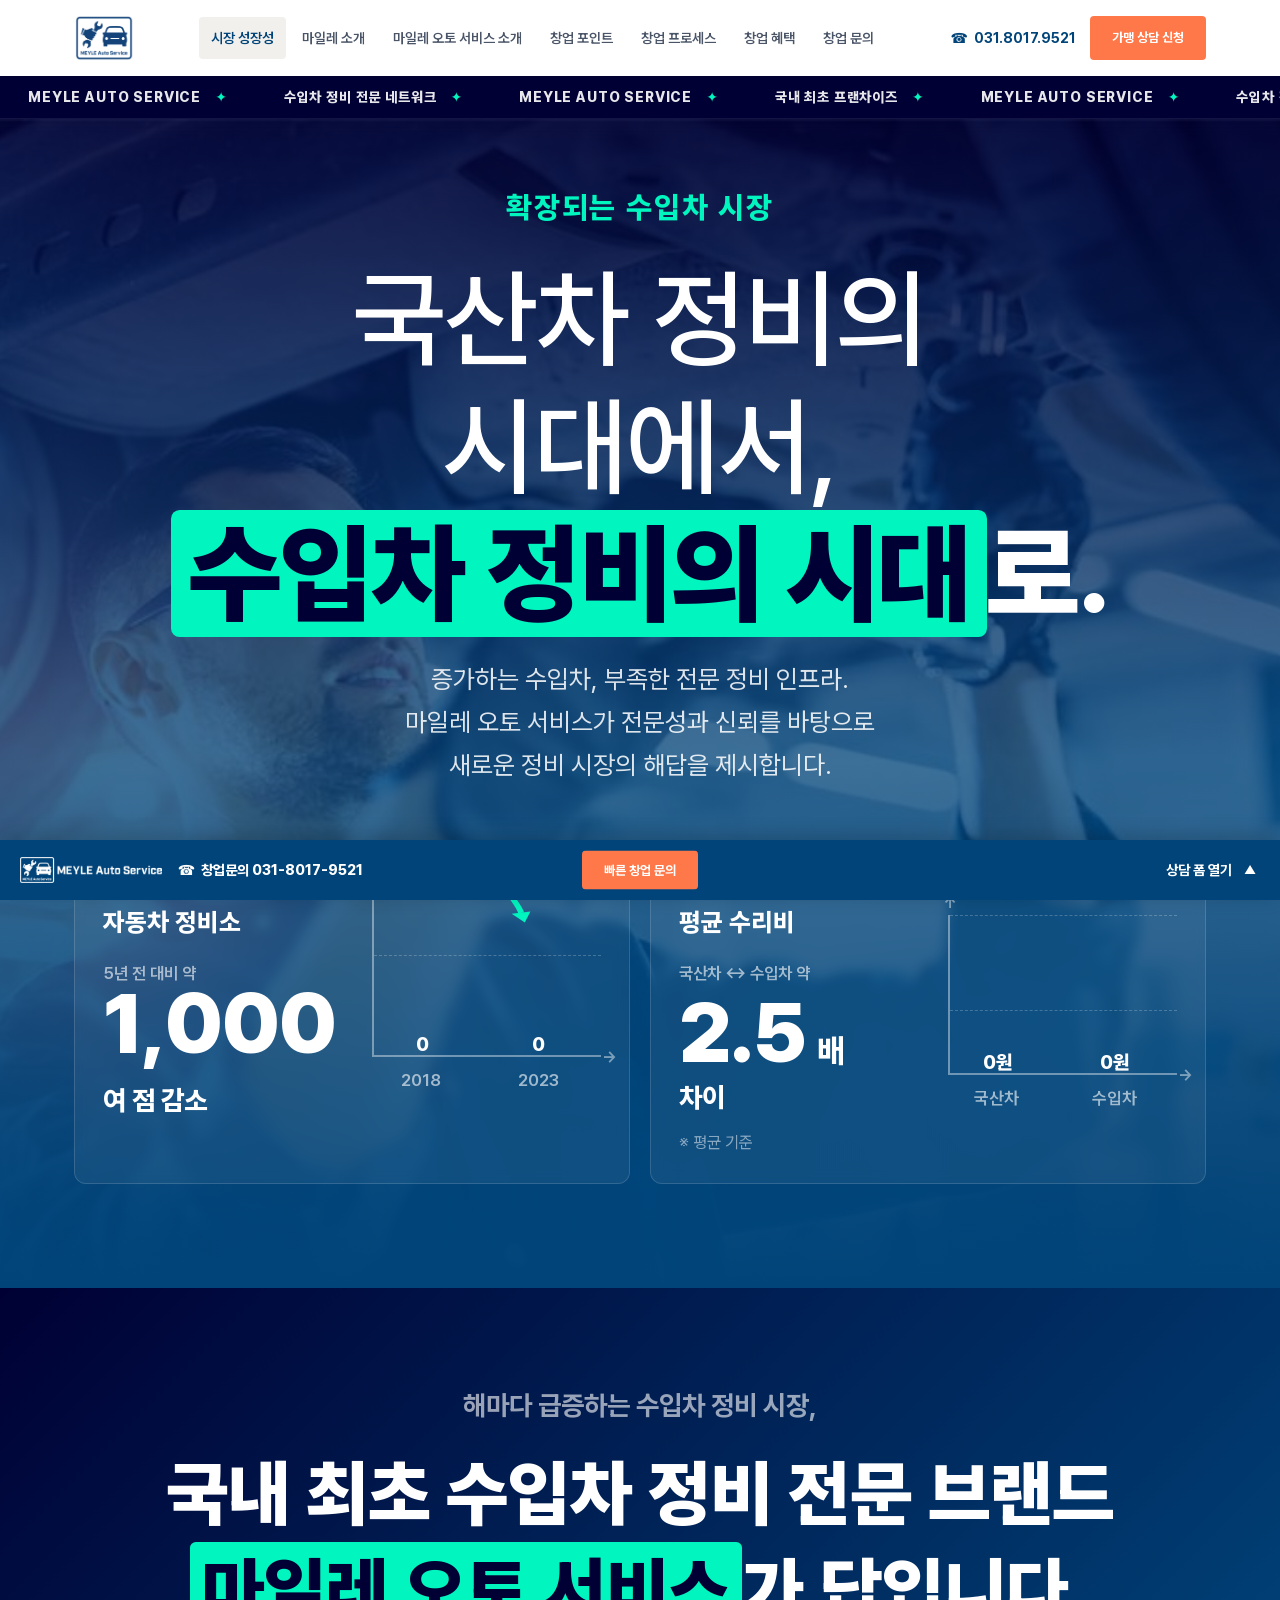
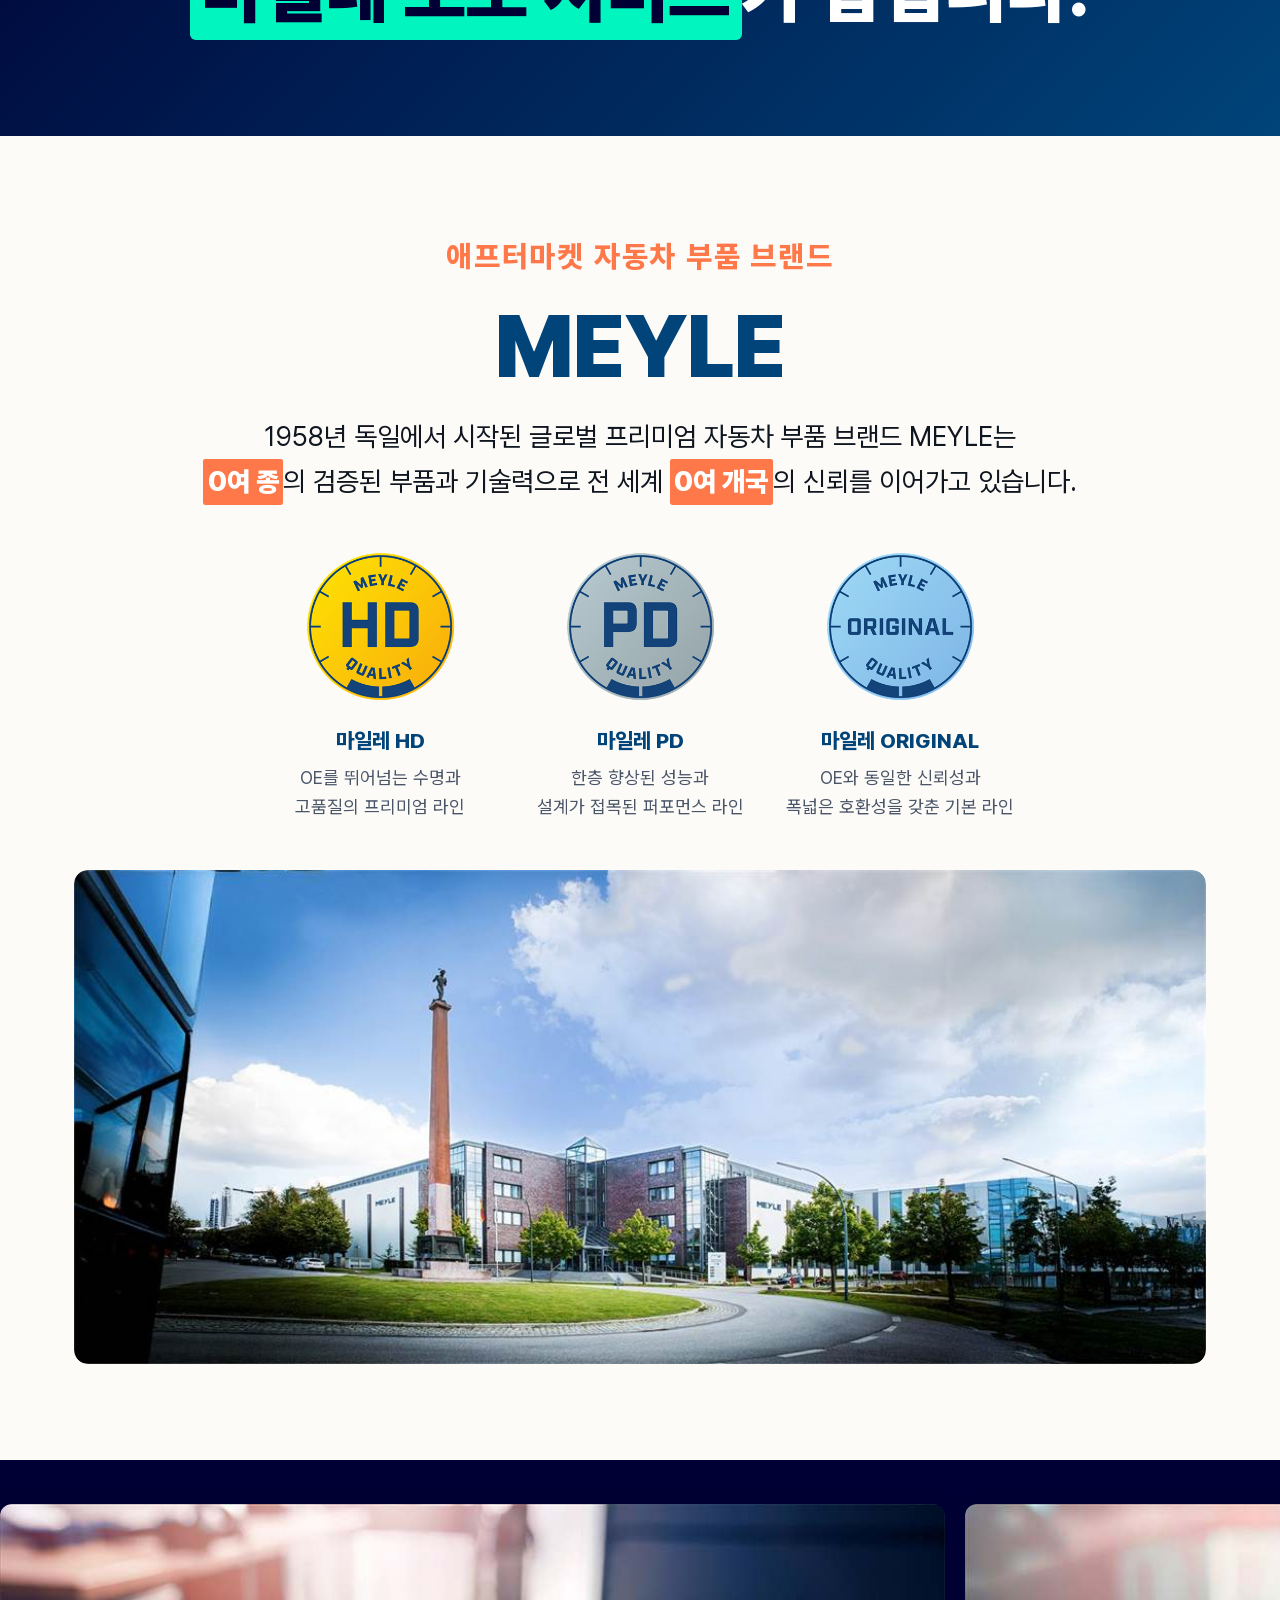
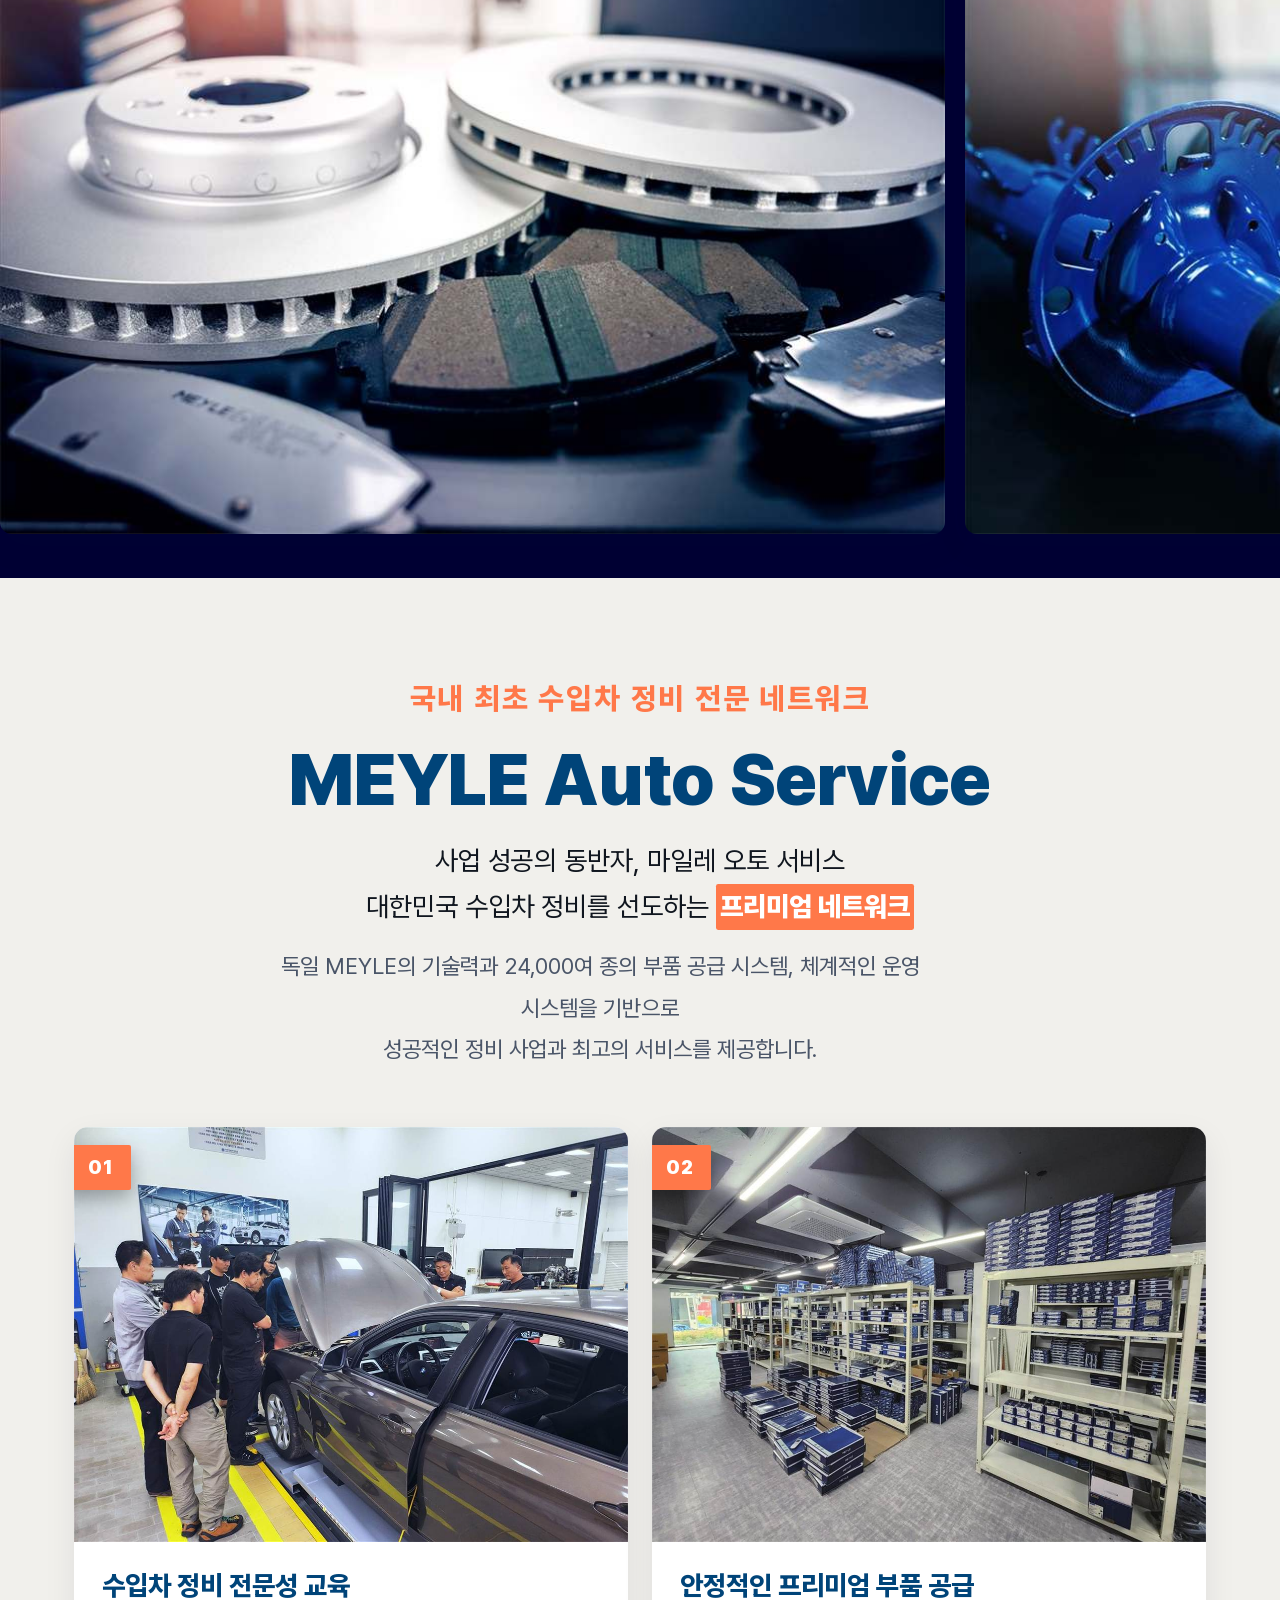
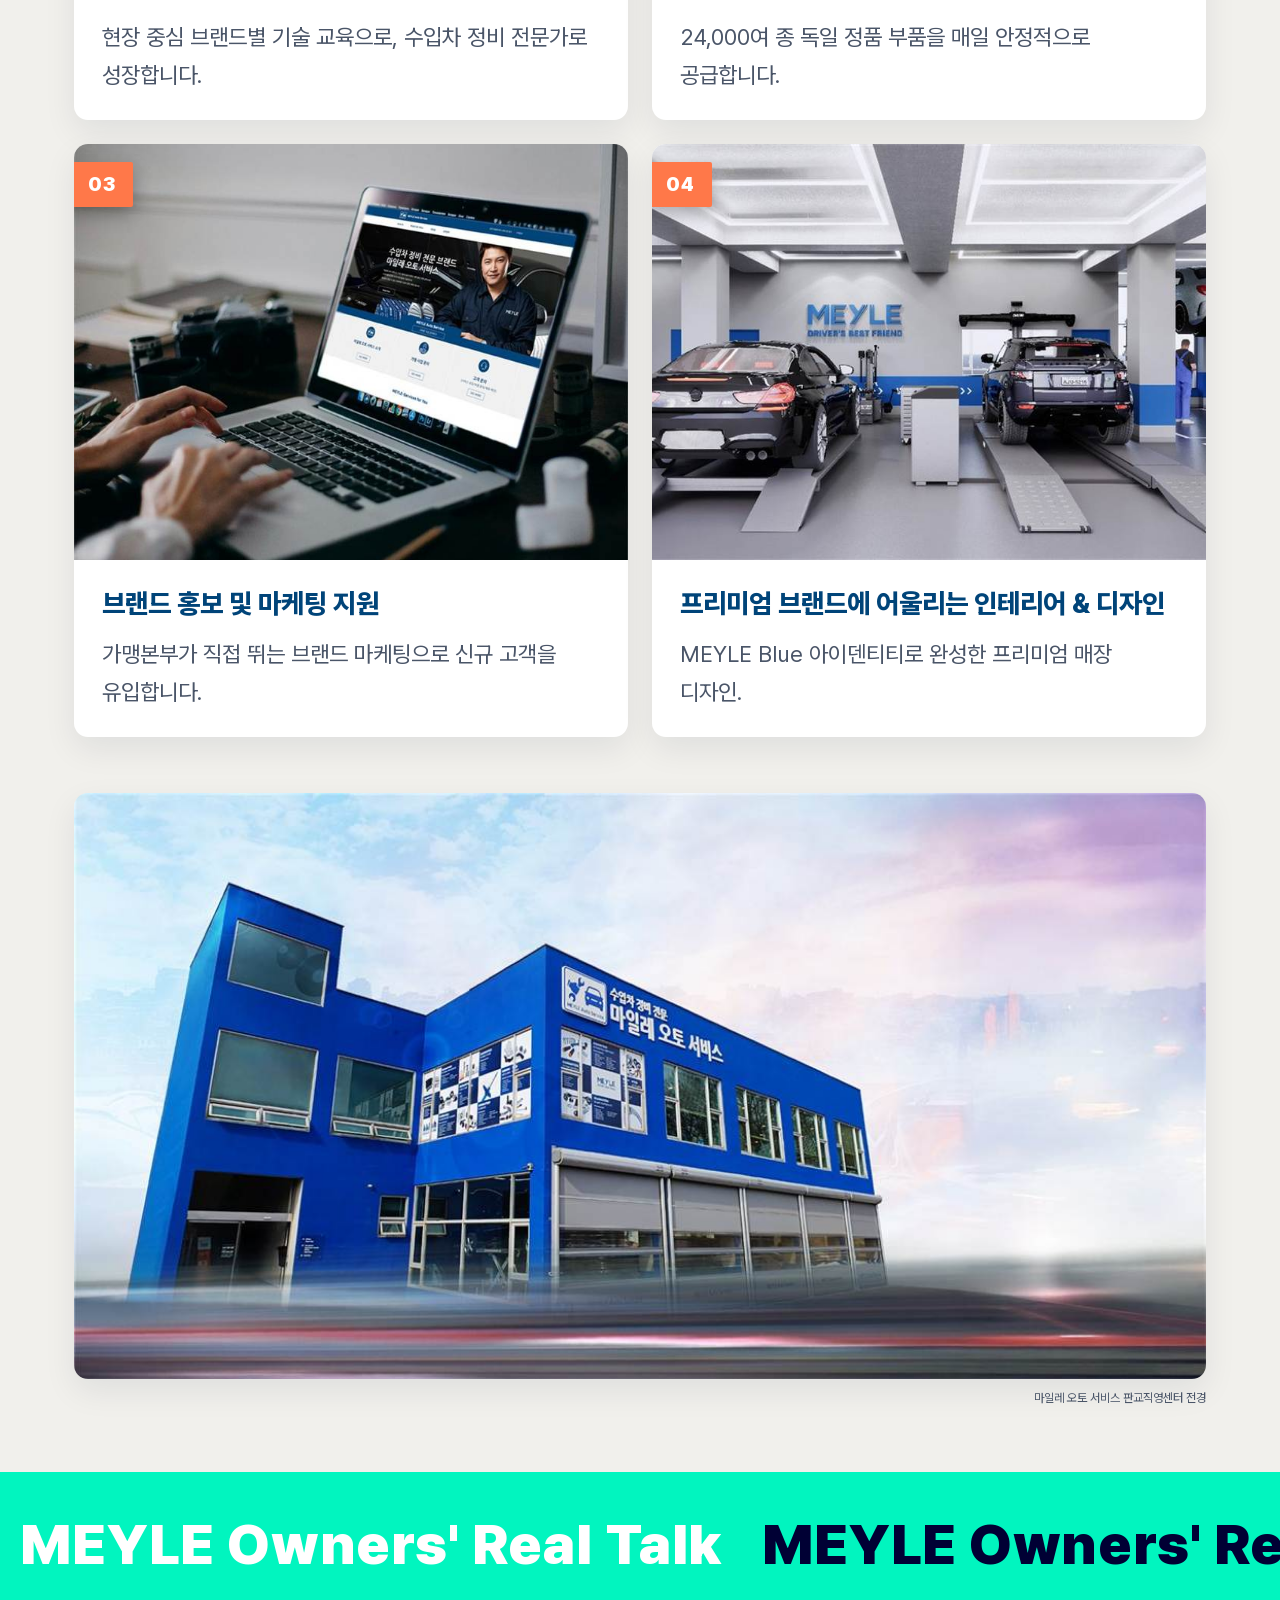
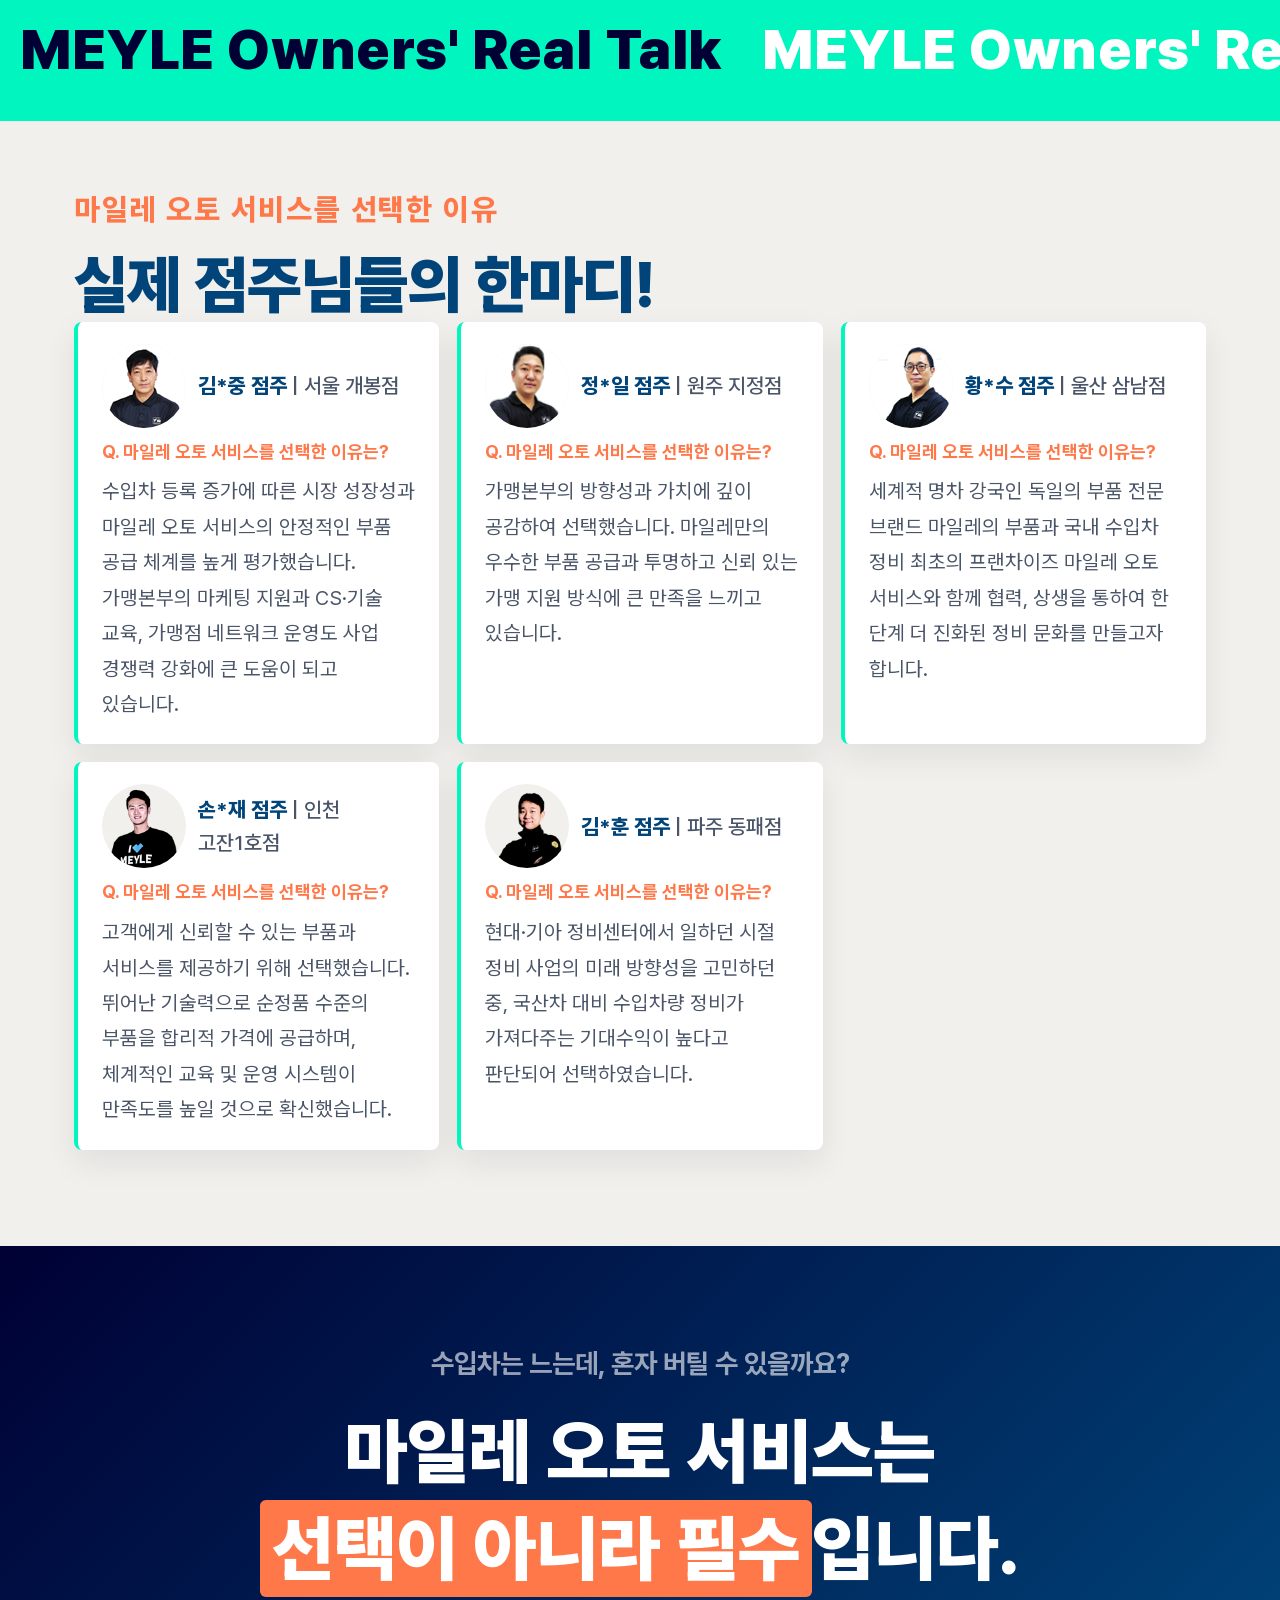
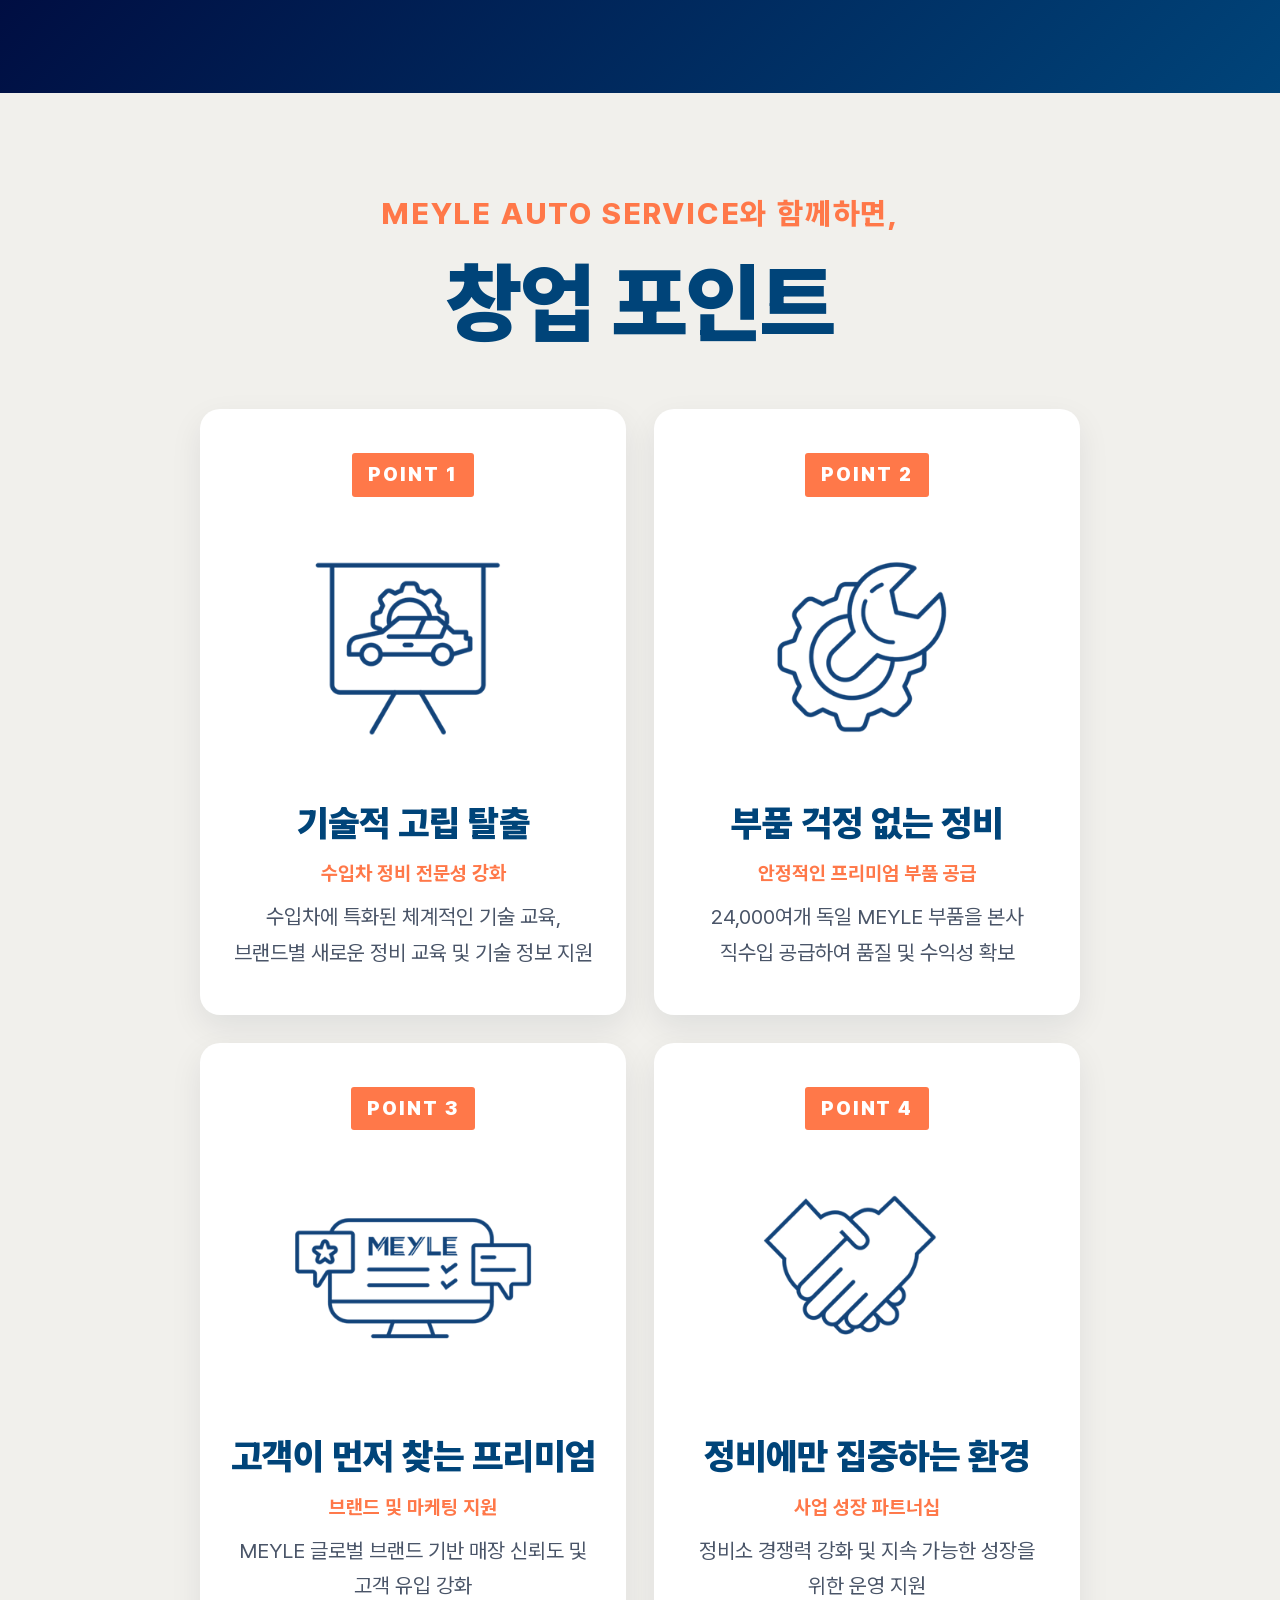
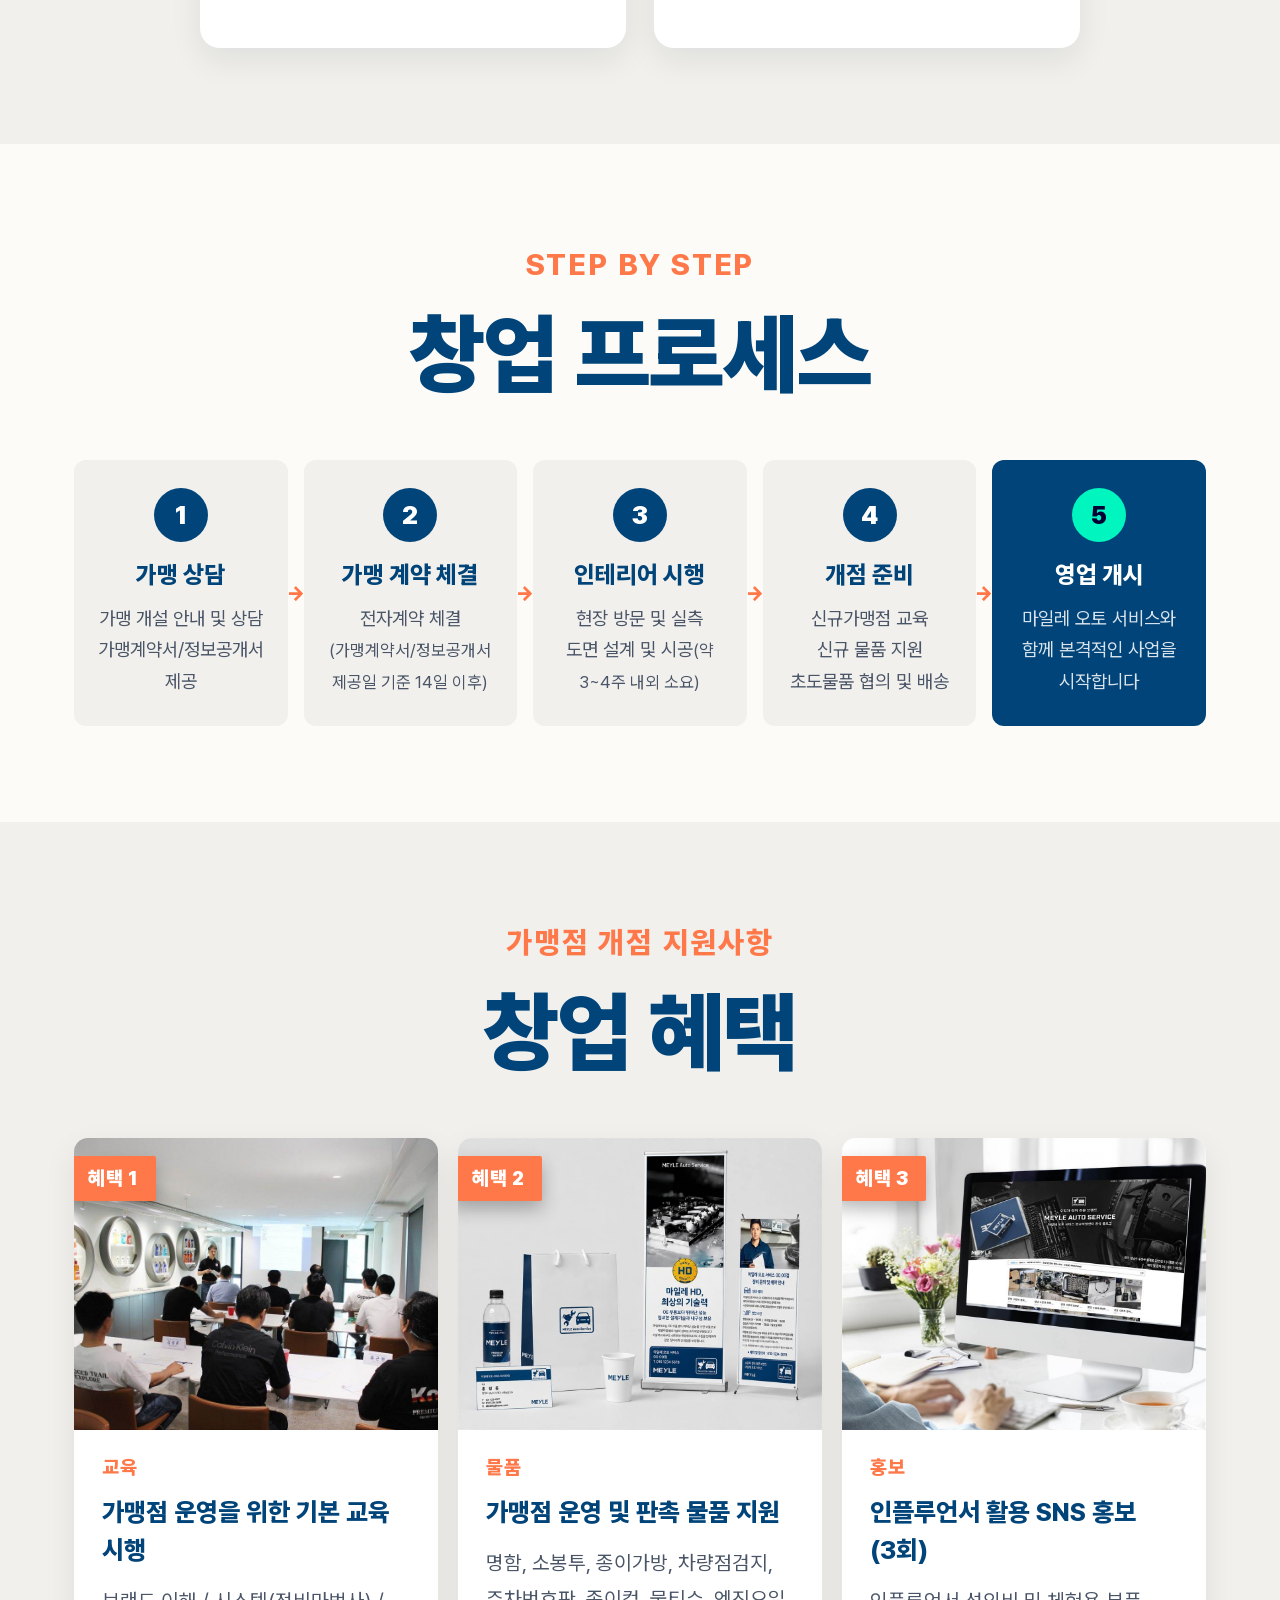
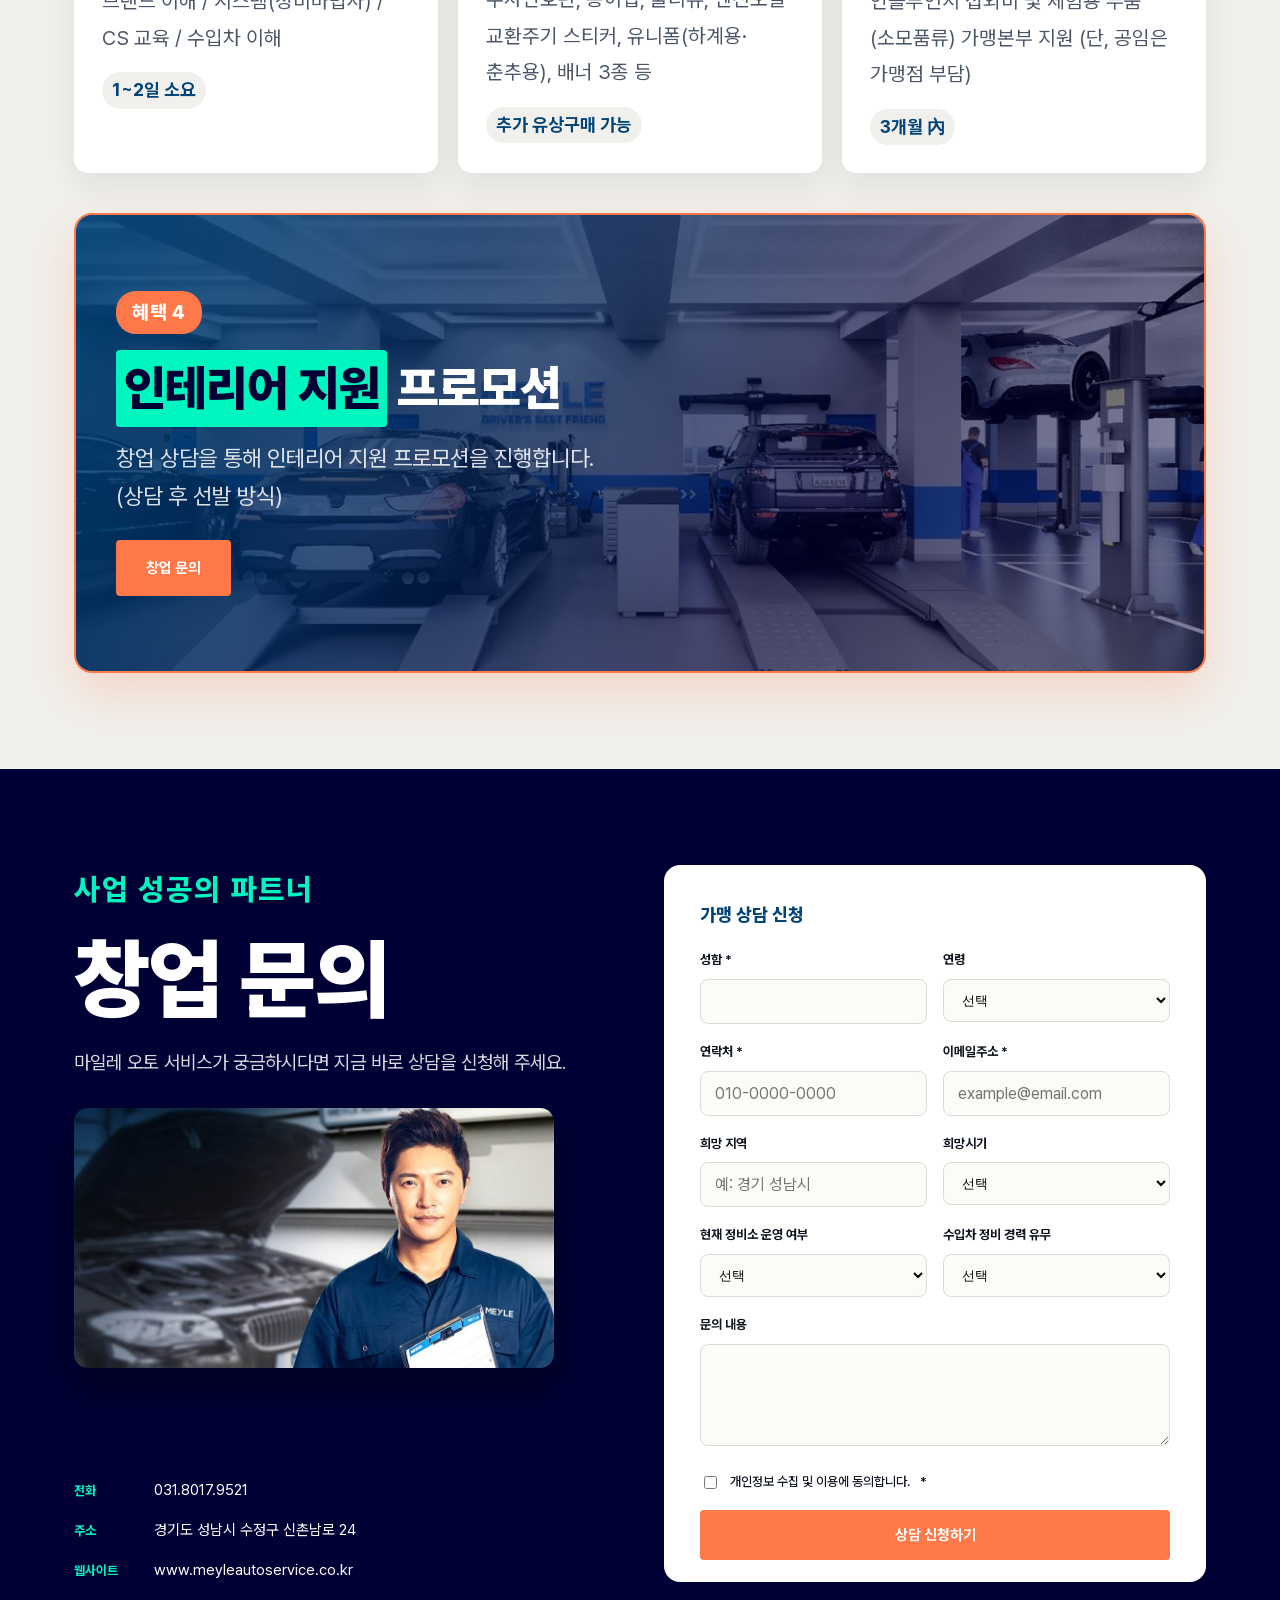
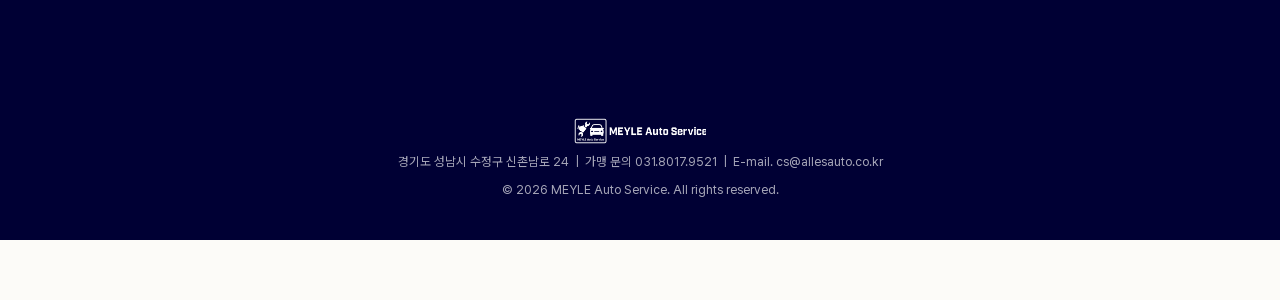
==== MEYLE_가맹창업_홈페이지_공유용.html @ c1e8df24 "Deduplicate rolling-gallery base64 data to stop images vanishing mid-scroll on mobile The seamless-l" ====
<!DOCTYPE html>
<html lang="ko">
<head>
<meta charset="UTF-8">
<meta name="viewport" content="width=device-width, initial-scale=1.0, viewport-fit=cover">
<title>마일레 오토 서비스 가맹 창업 | MEYLE Auto Service</title>
<meta name="description" content="국내 최초 수입차 정비 전문 네트워크, 마일레 오토 서비스 가맹 창업 안내">
<style>
/* =========================================================
   MEYLE Auto Service — 가맹 창업 홈페이지
   컬러/사선 모티프는 MEYLE 공식 디자인 매뉴얼(2025.01) 기준.
   본문/헤딩 서체는 Pretendard Variable을 자체 호스팅.
   ========================================================= */

@font-face {
  font-family: "Pretendard Variable";
  font-weight: 45 920;
  font-style: normal;
  font-display: swap;
  src: url("[data-uri]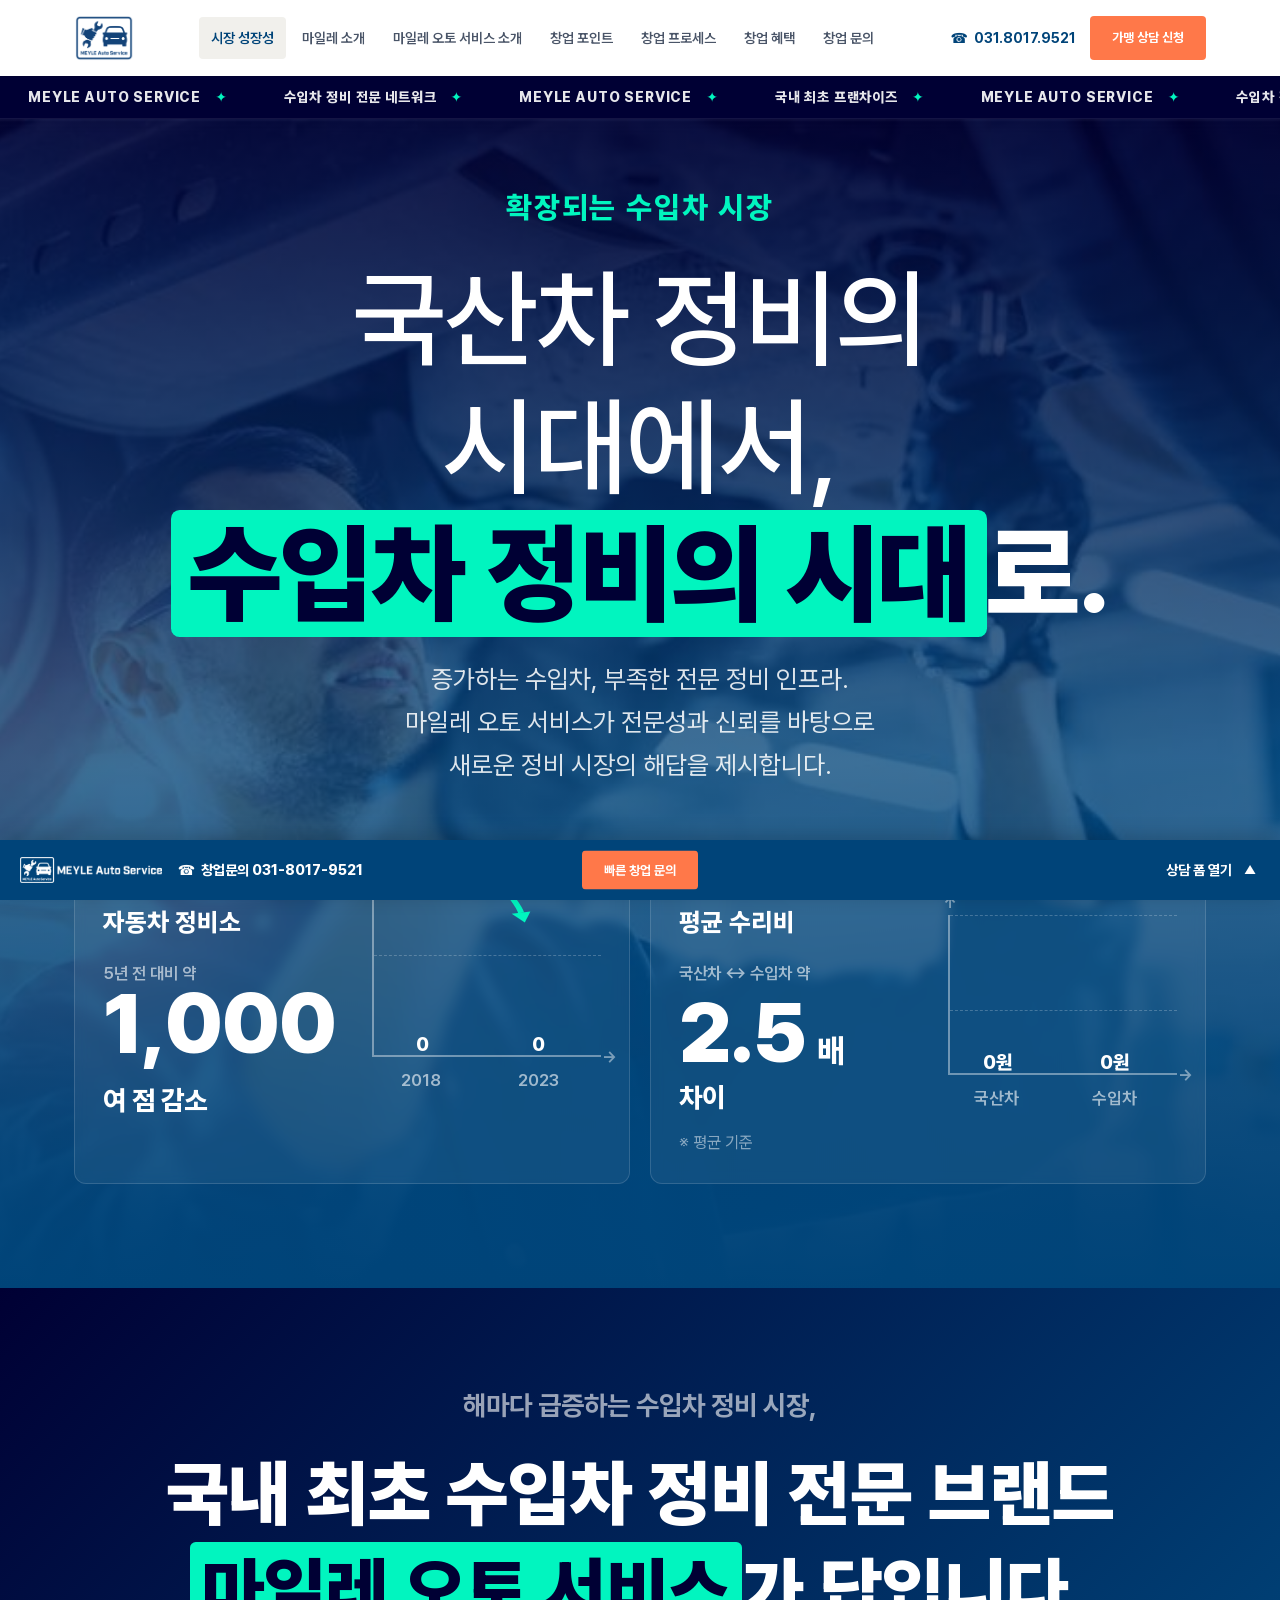
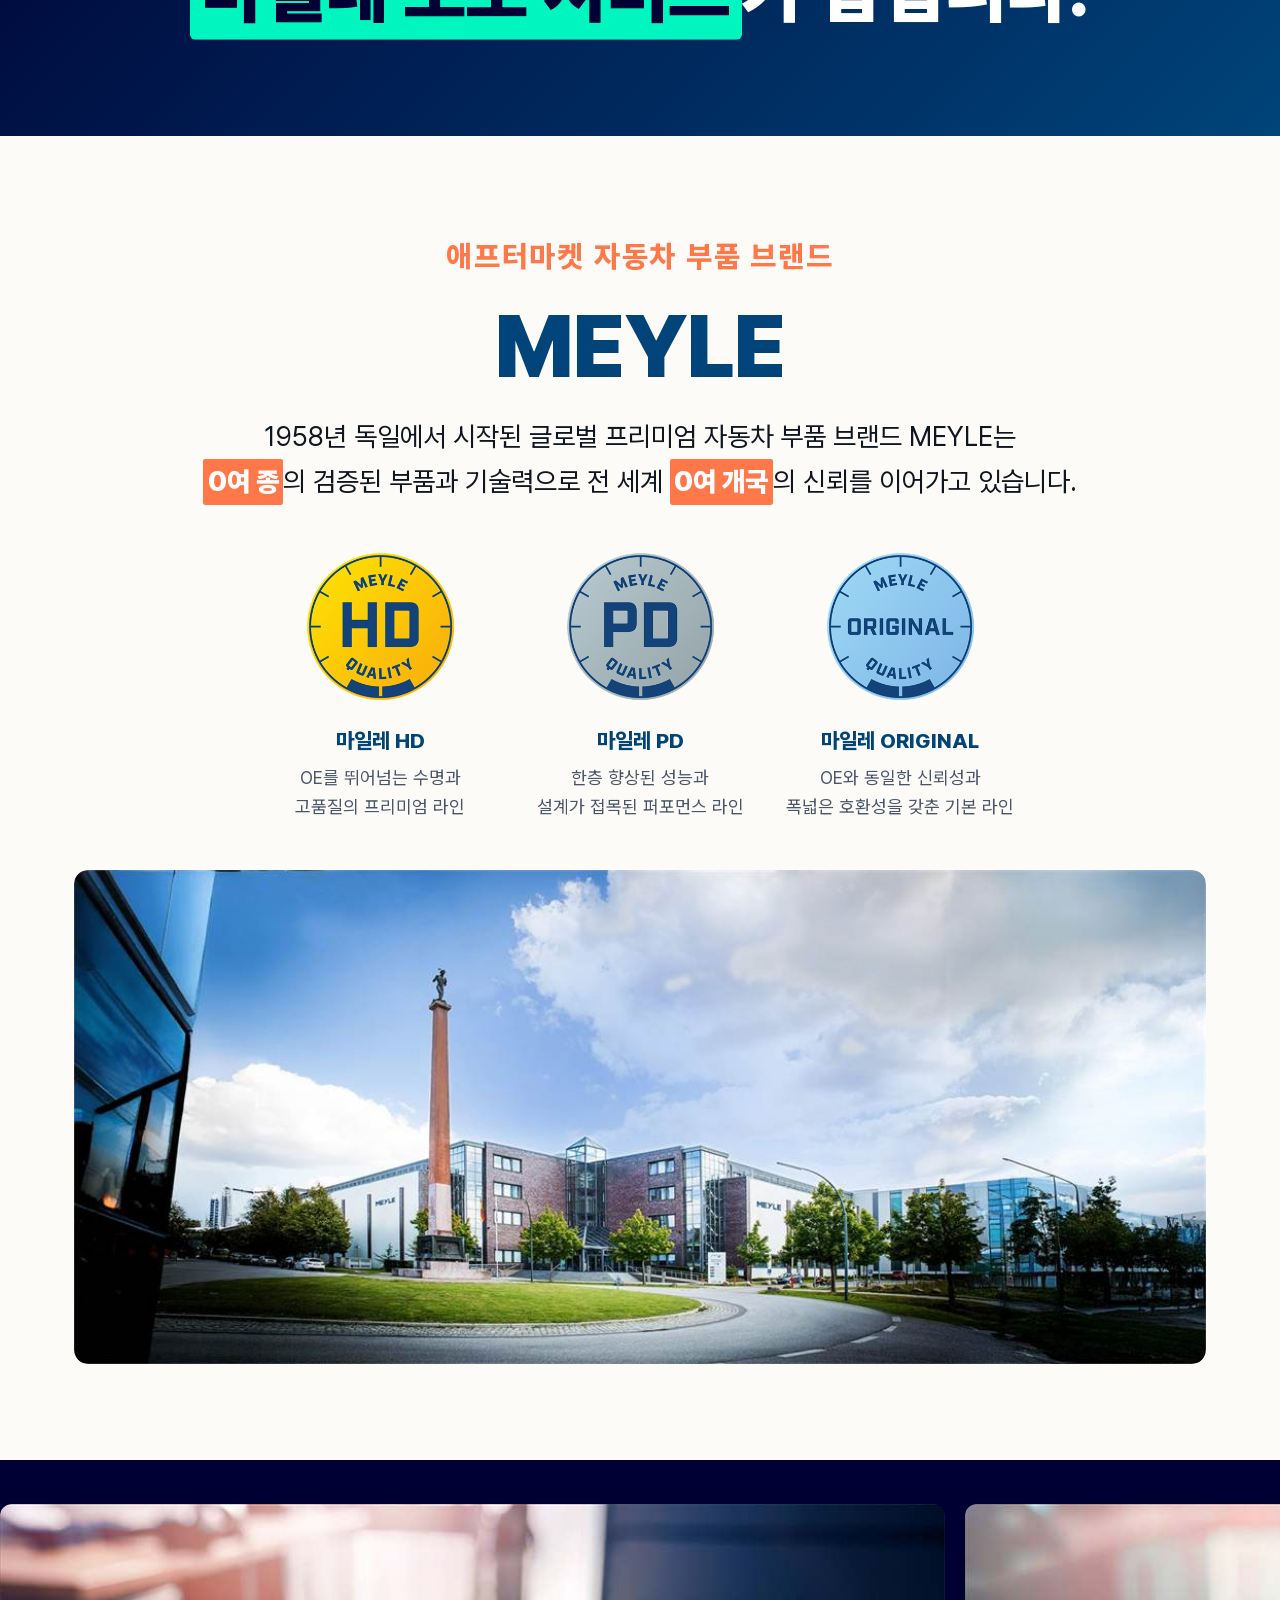
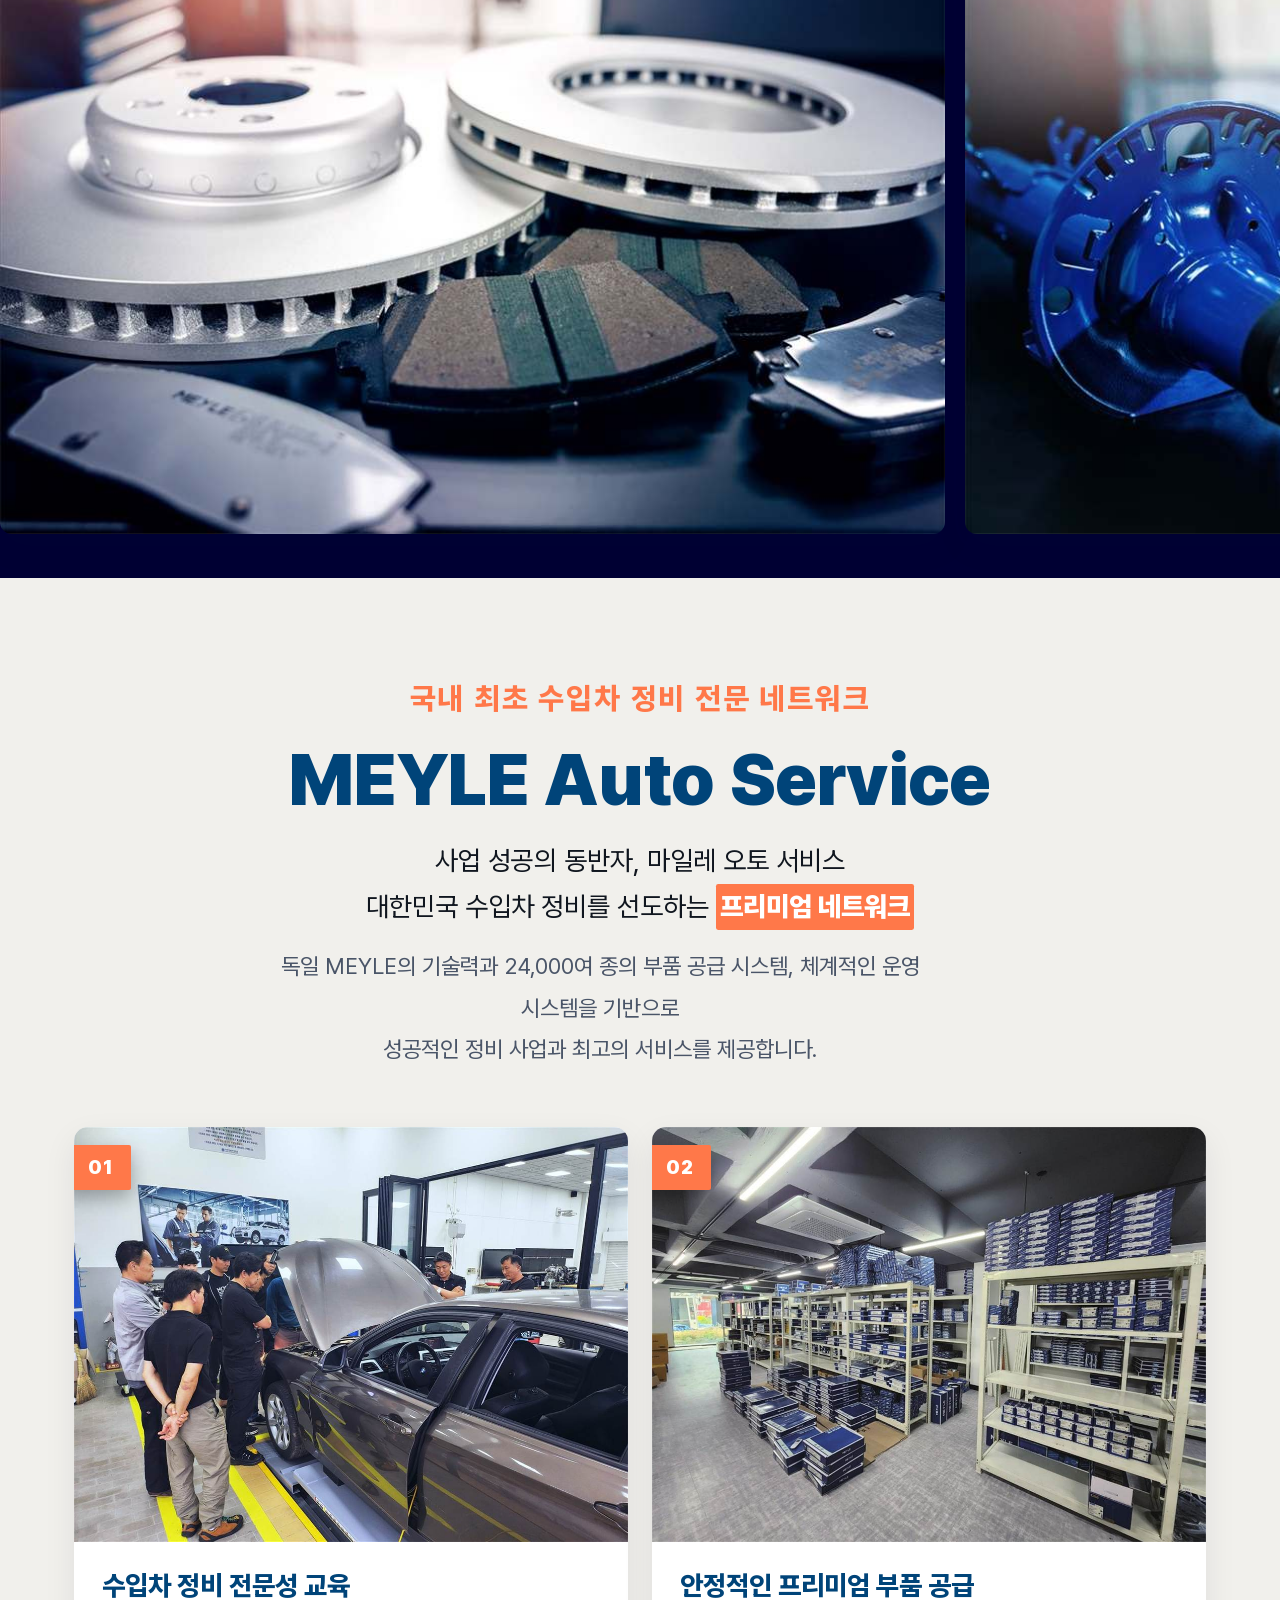
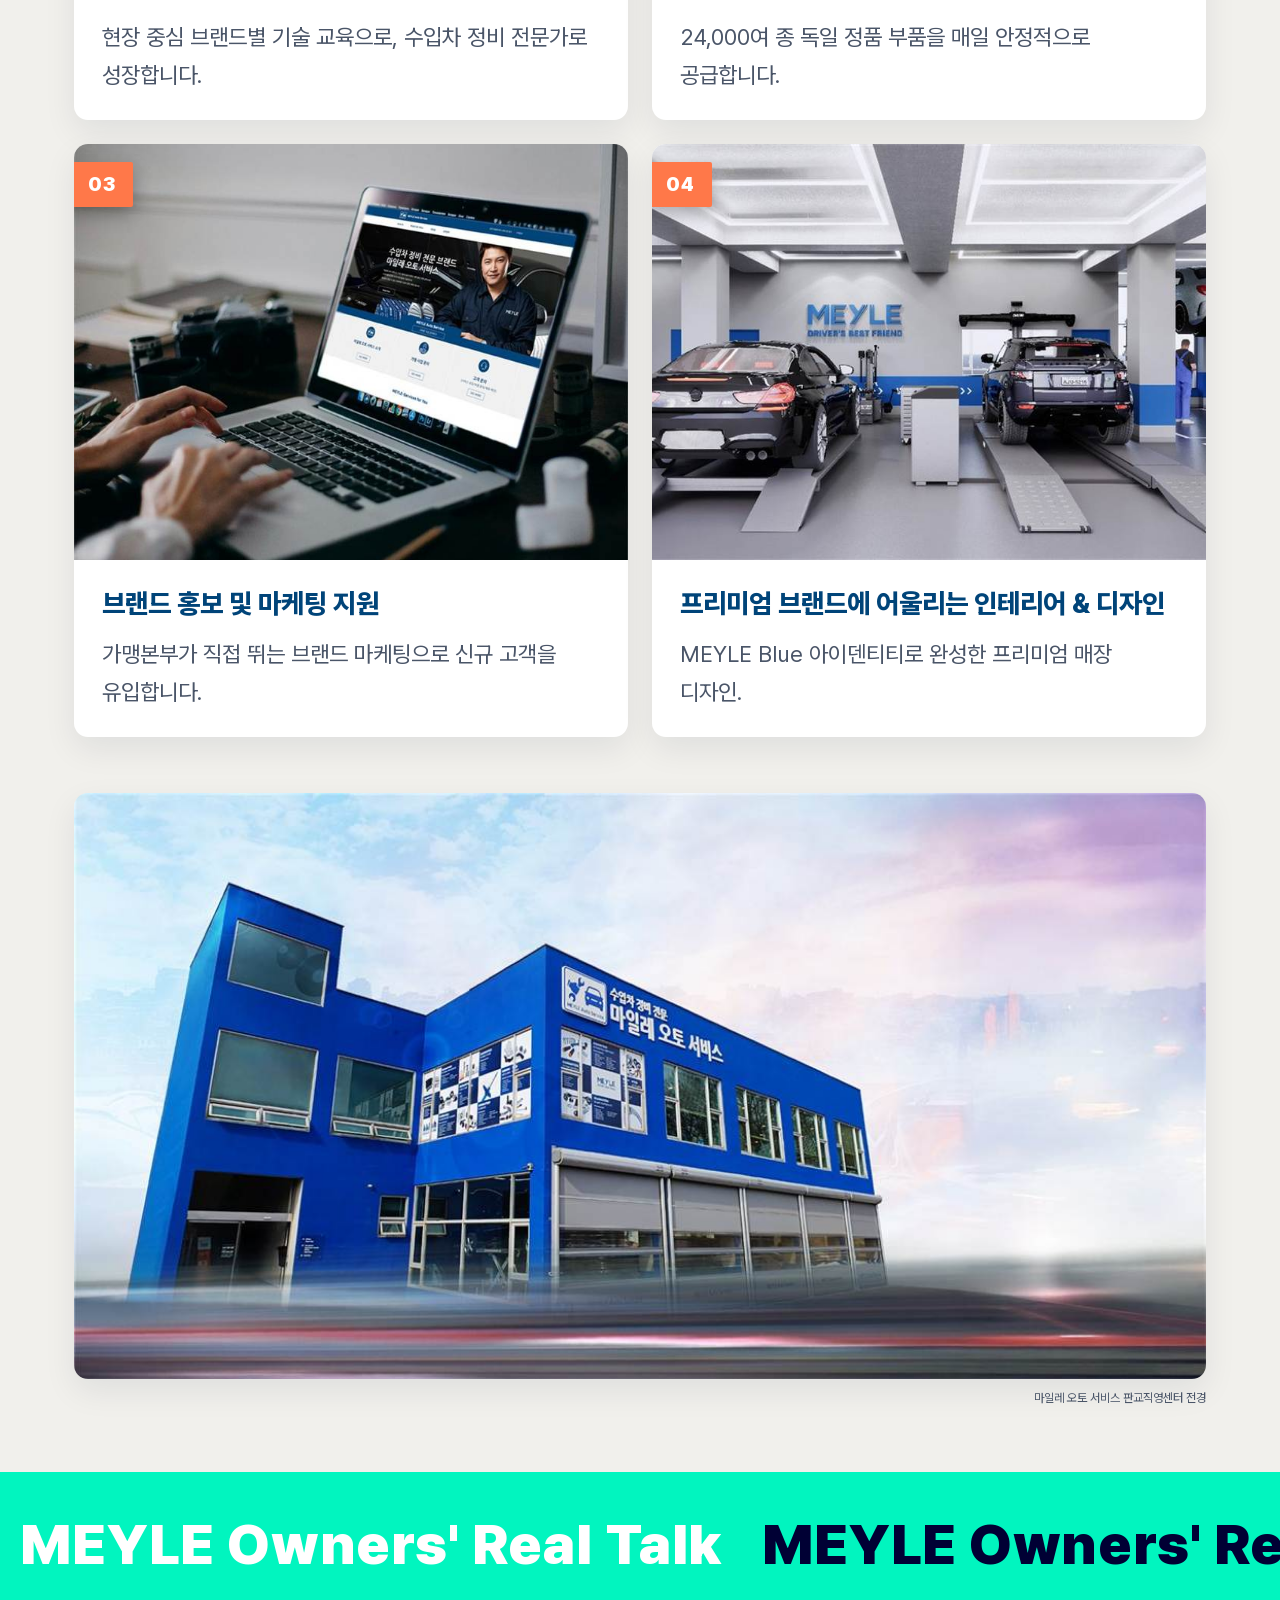
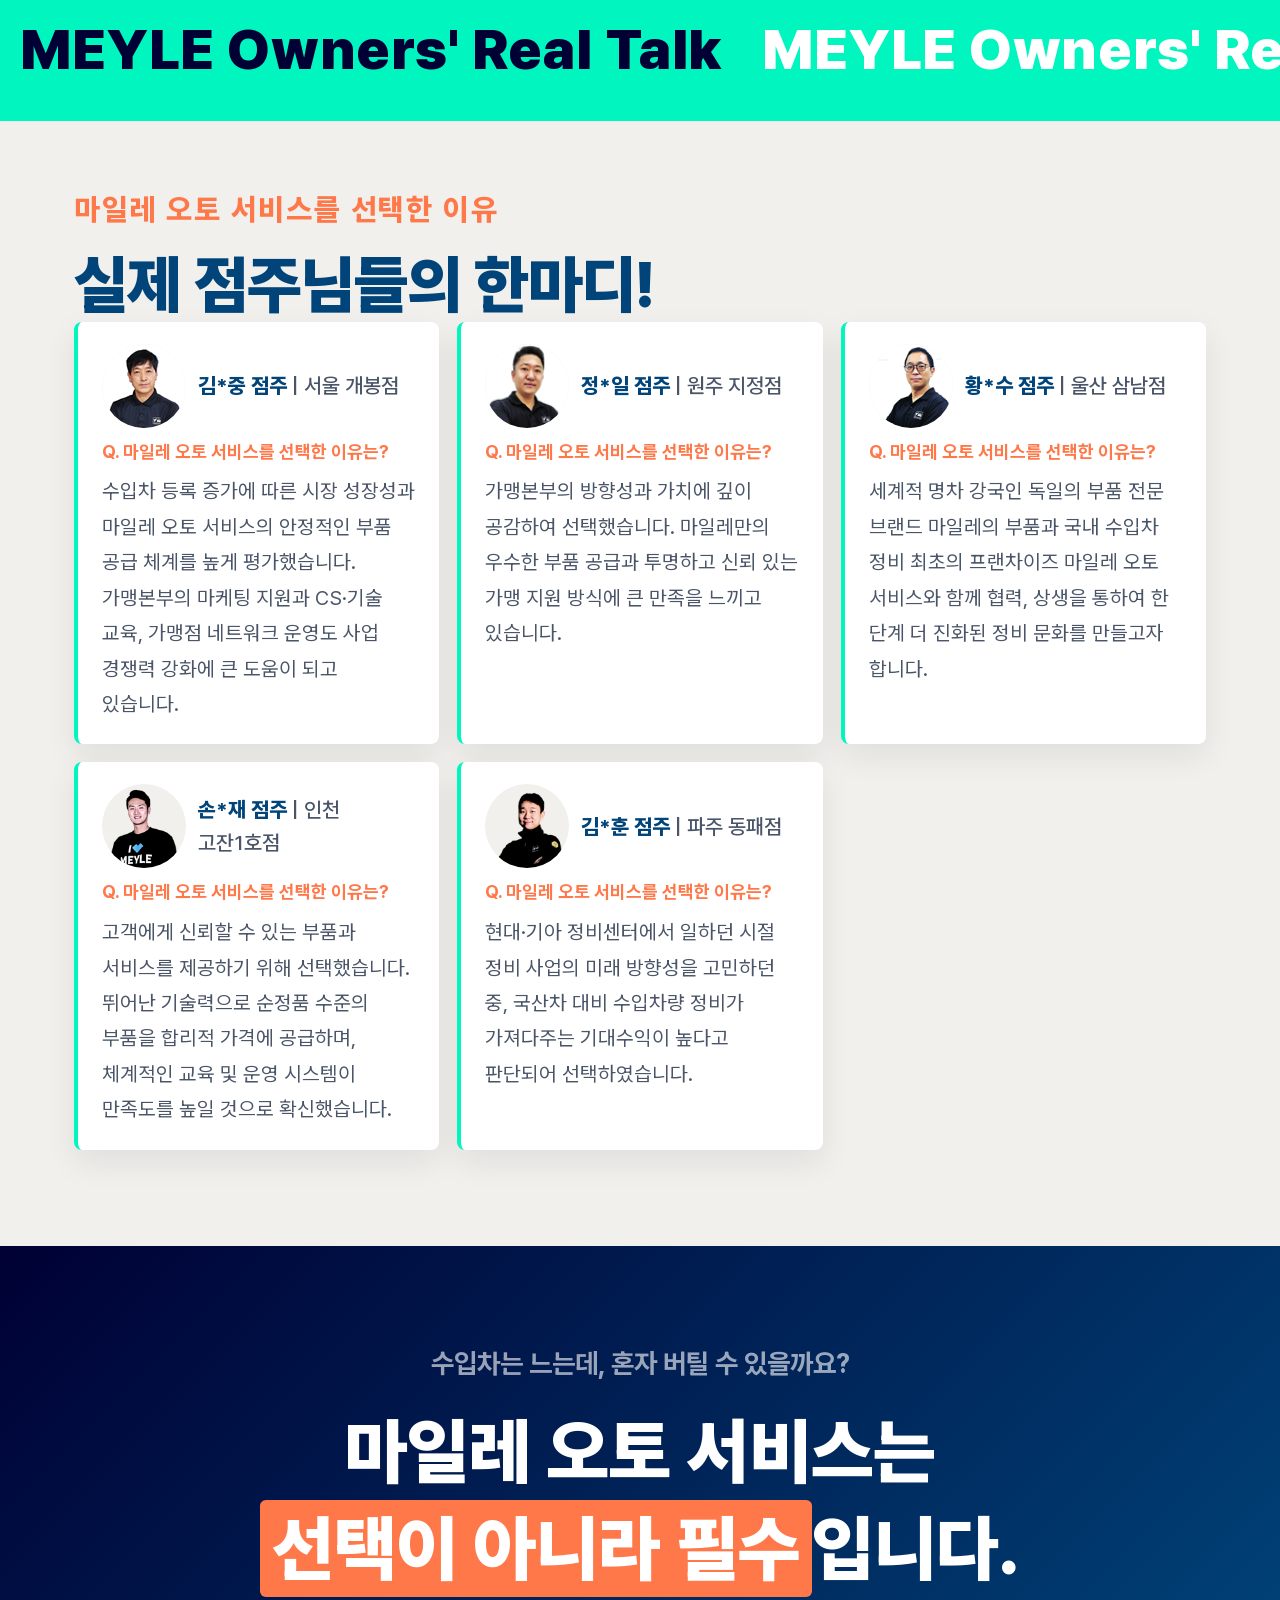
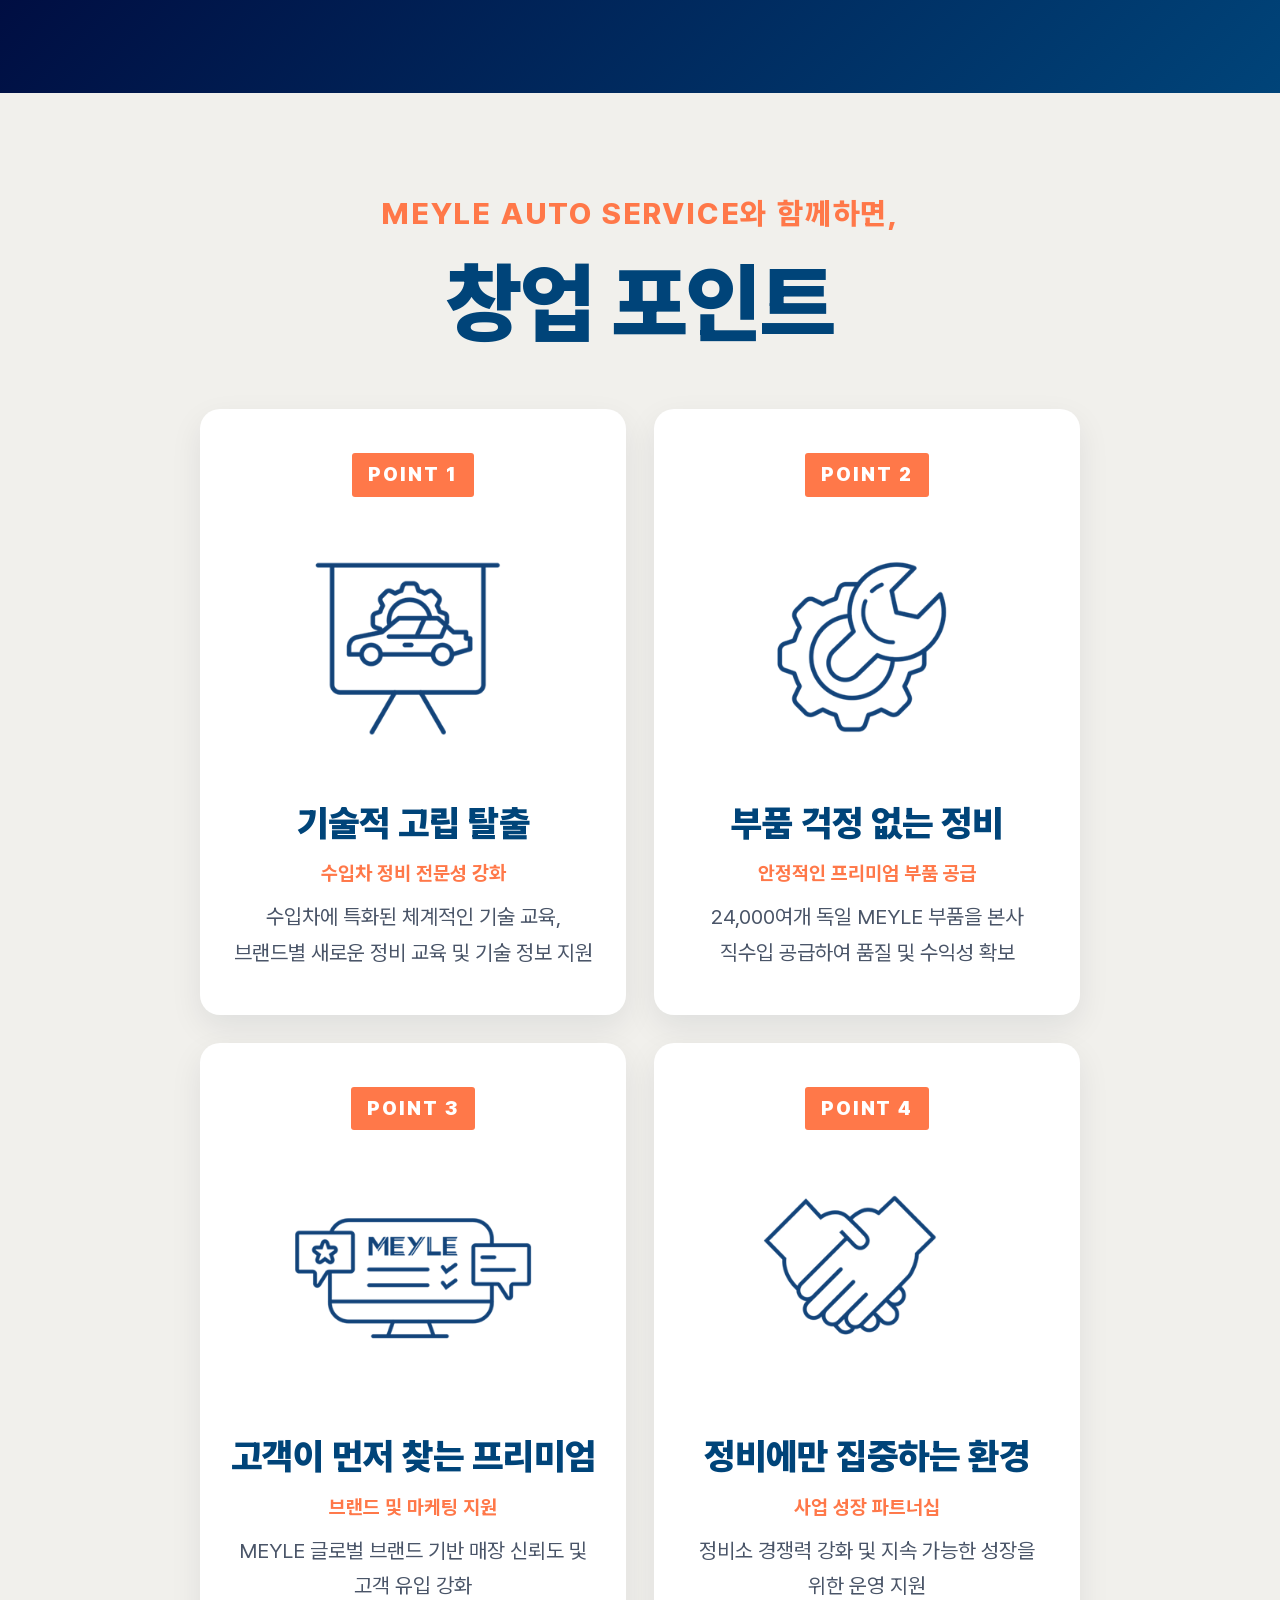
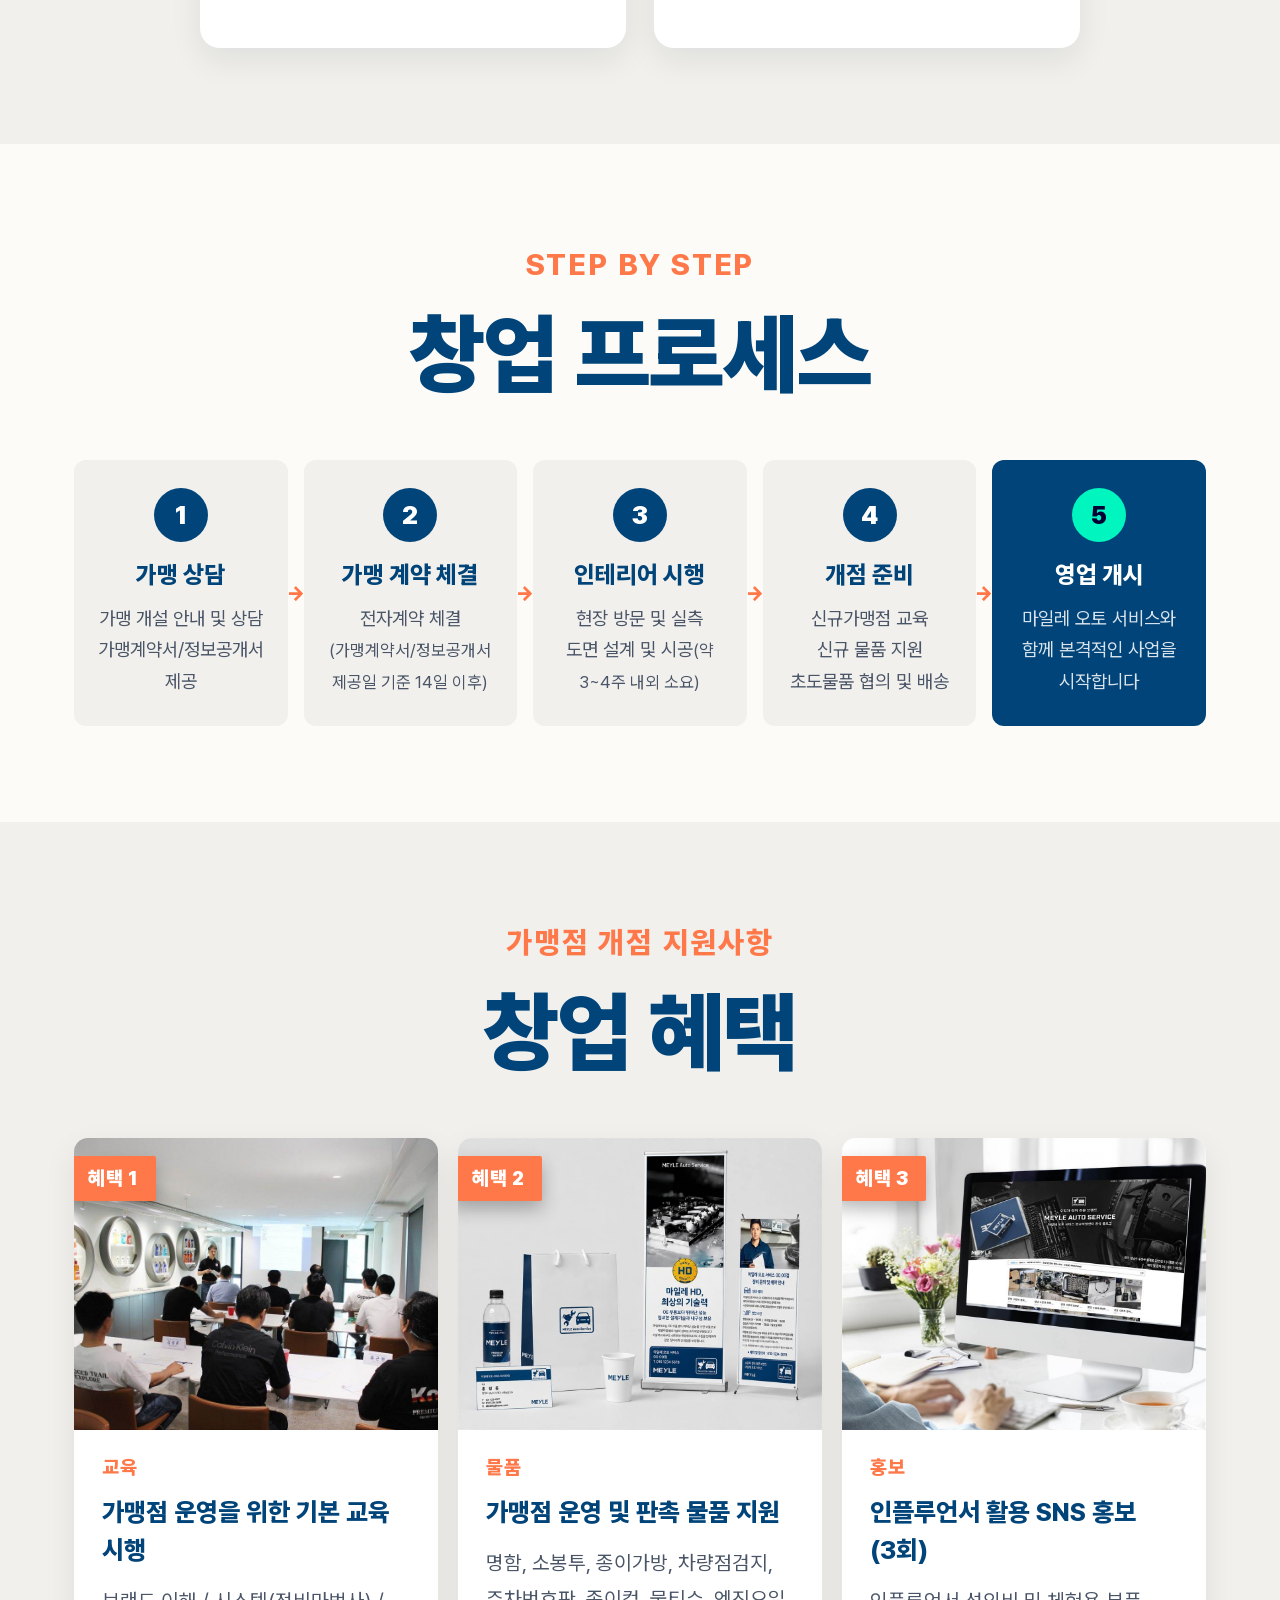
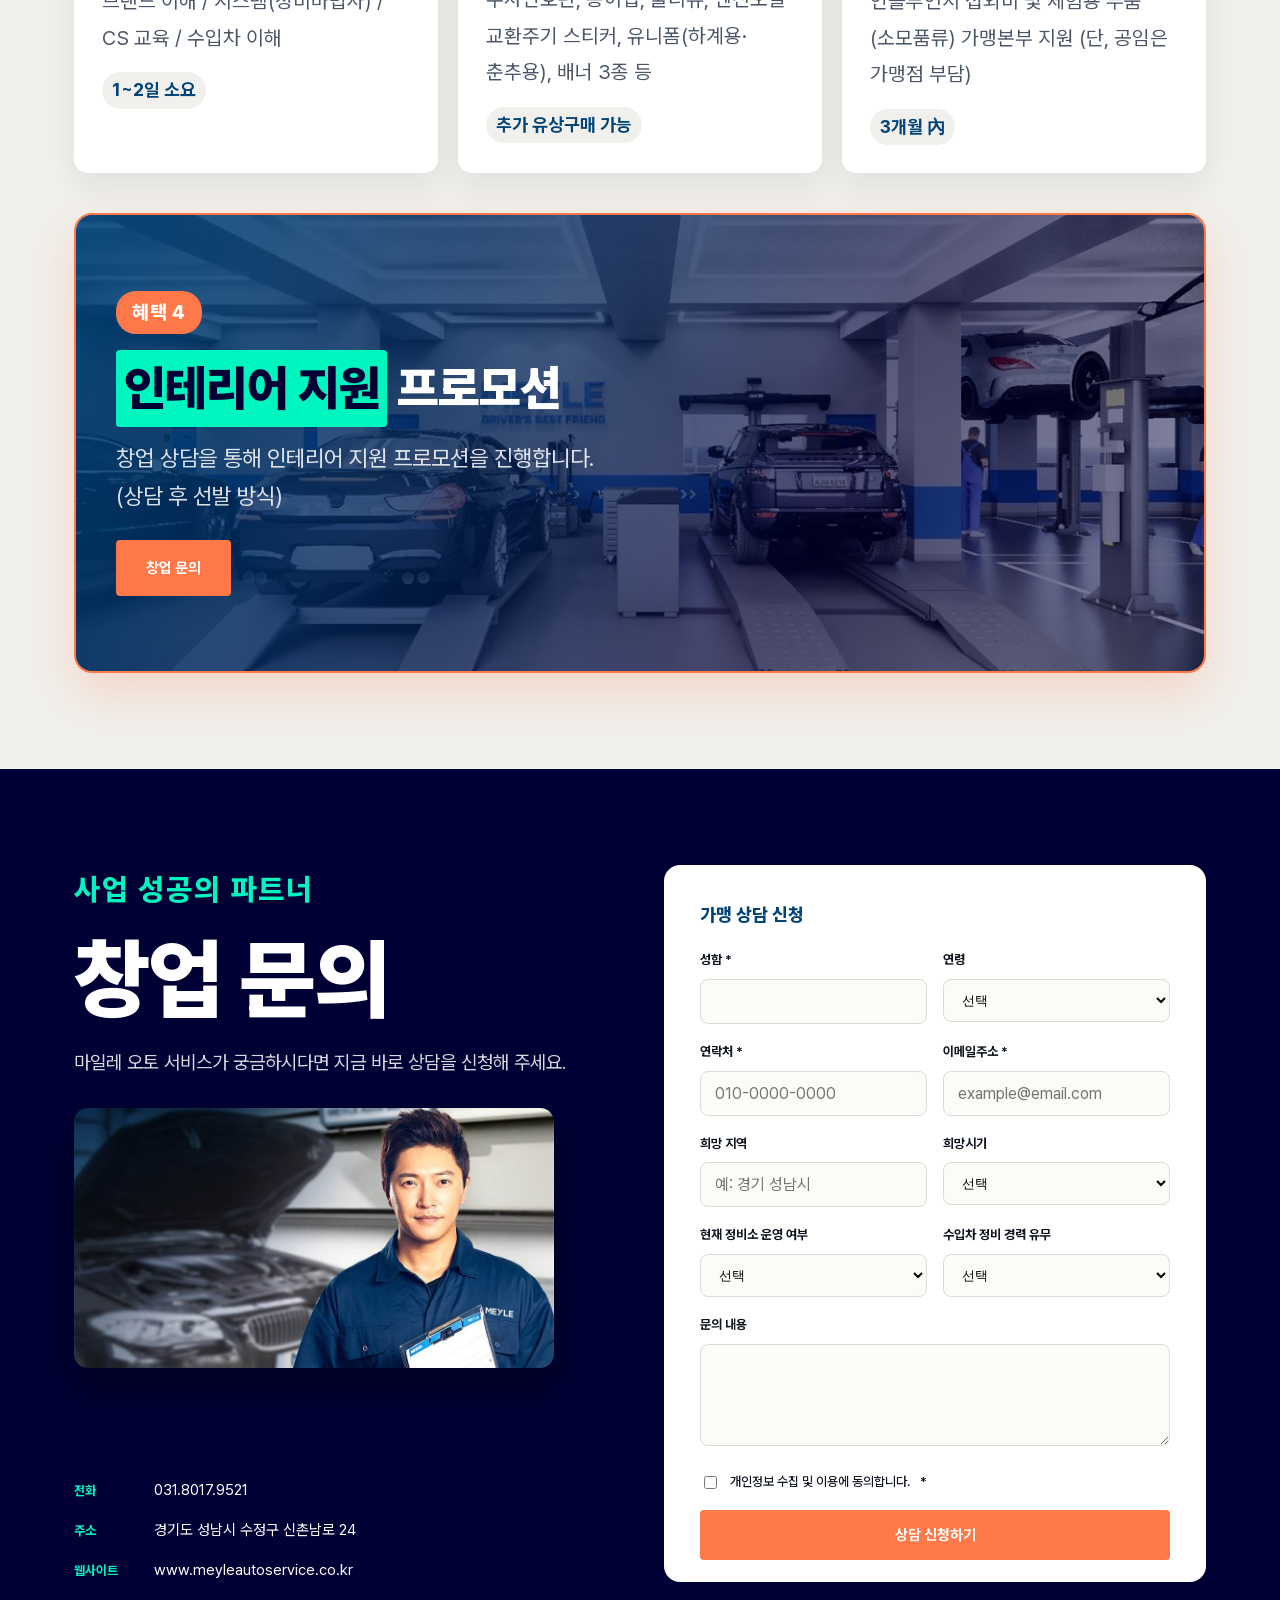
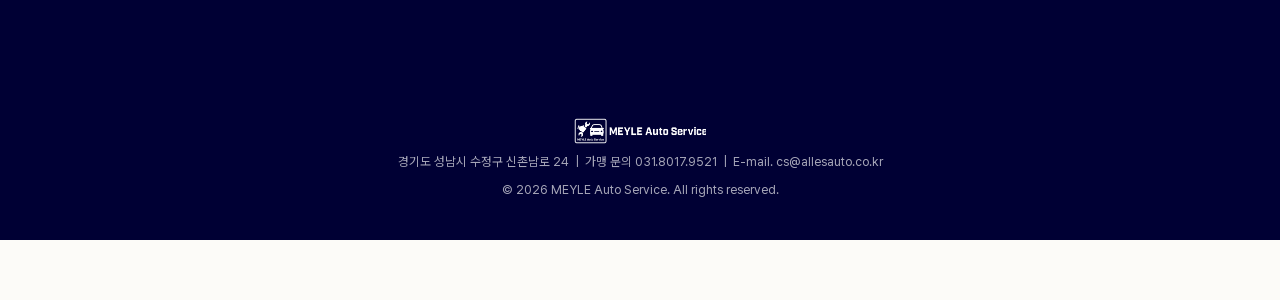
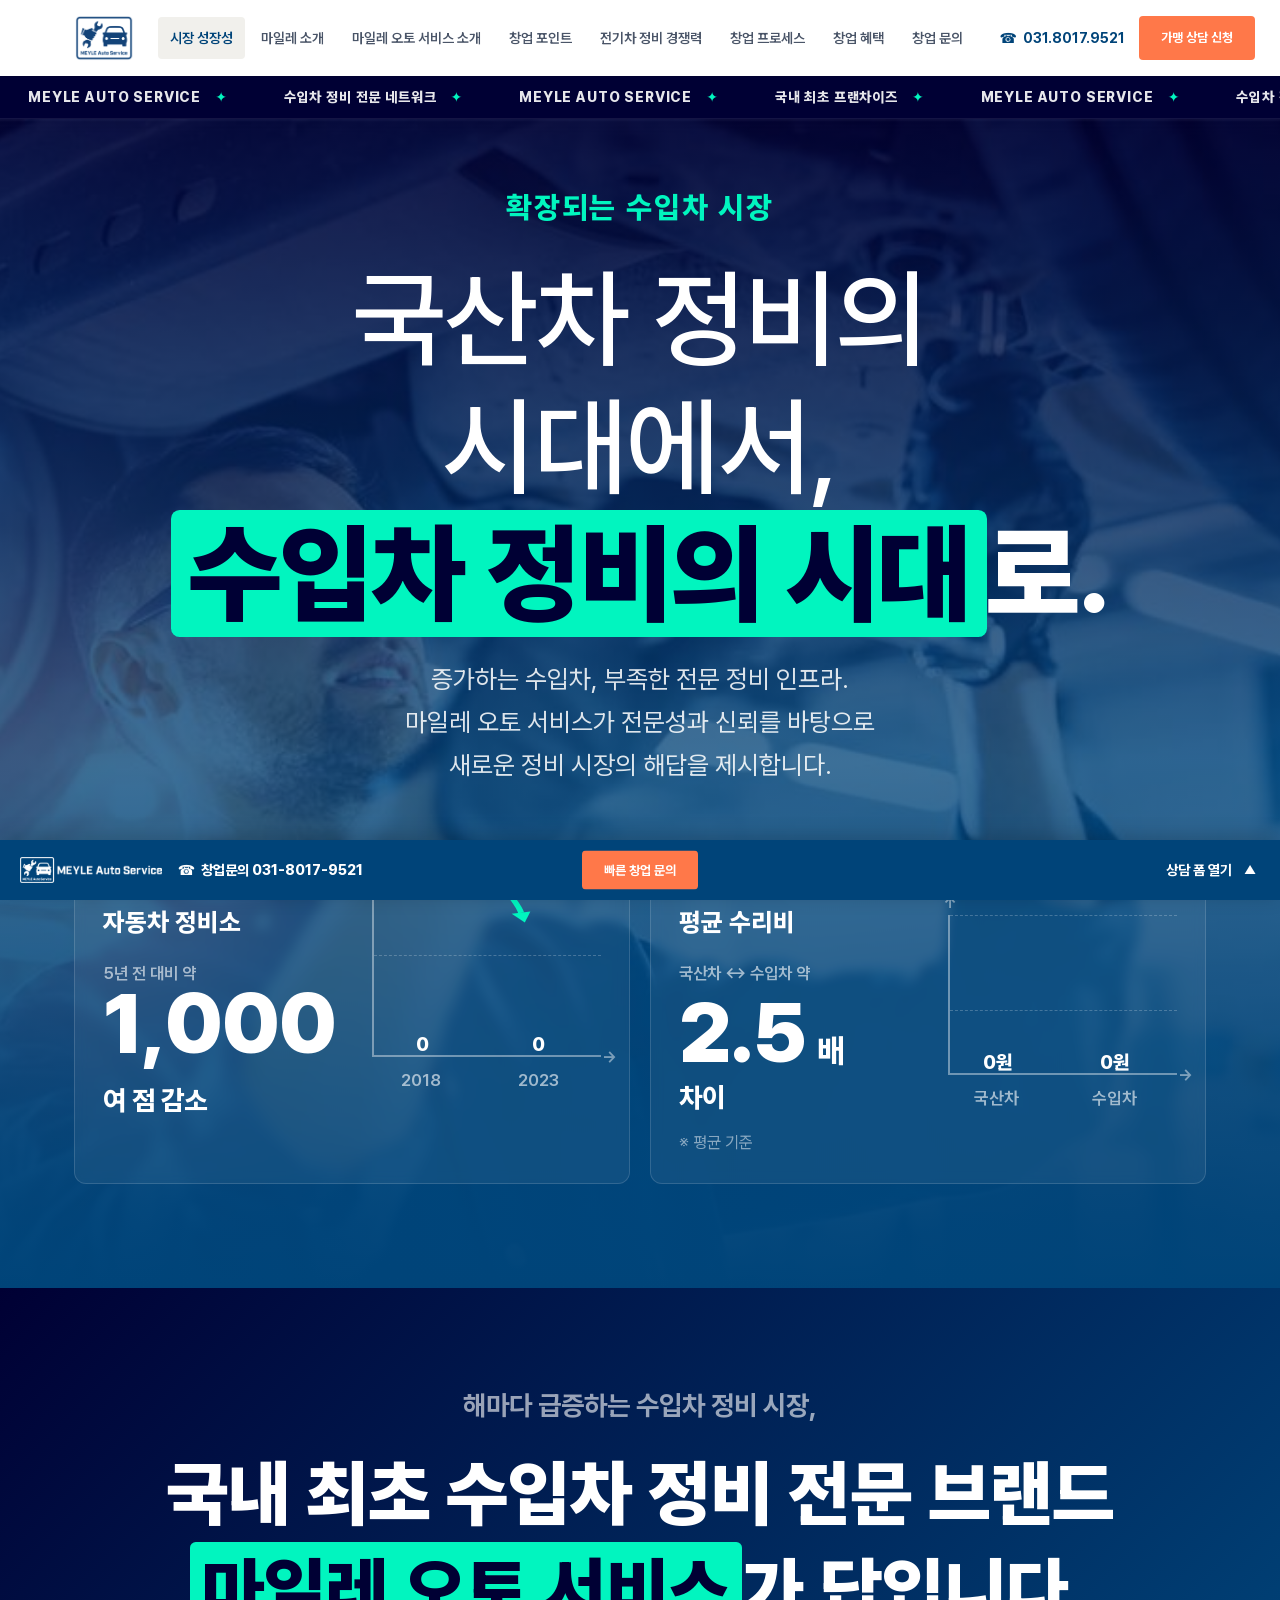
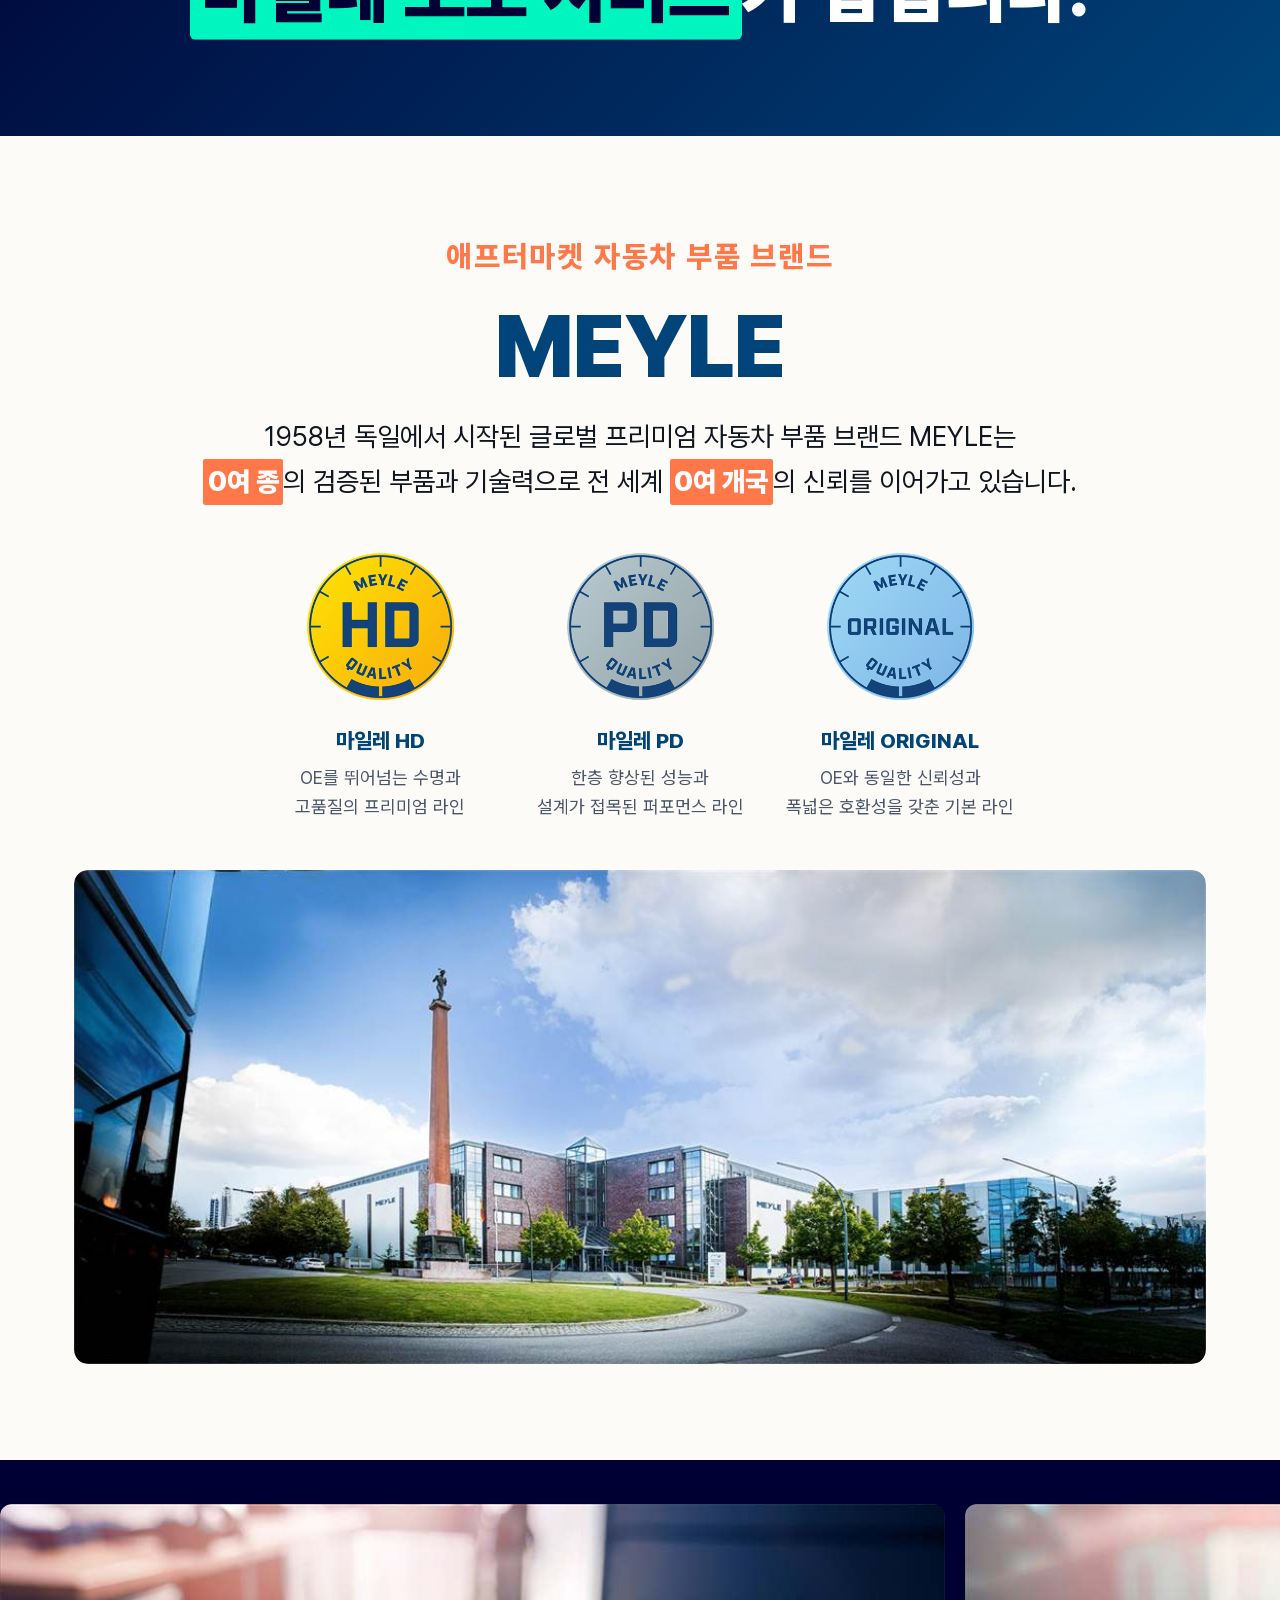
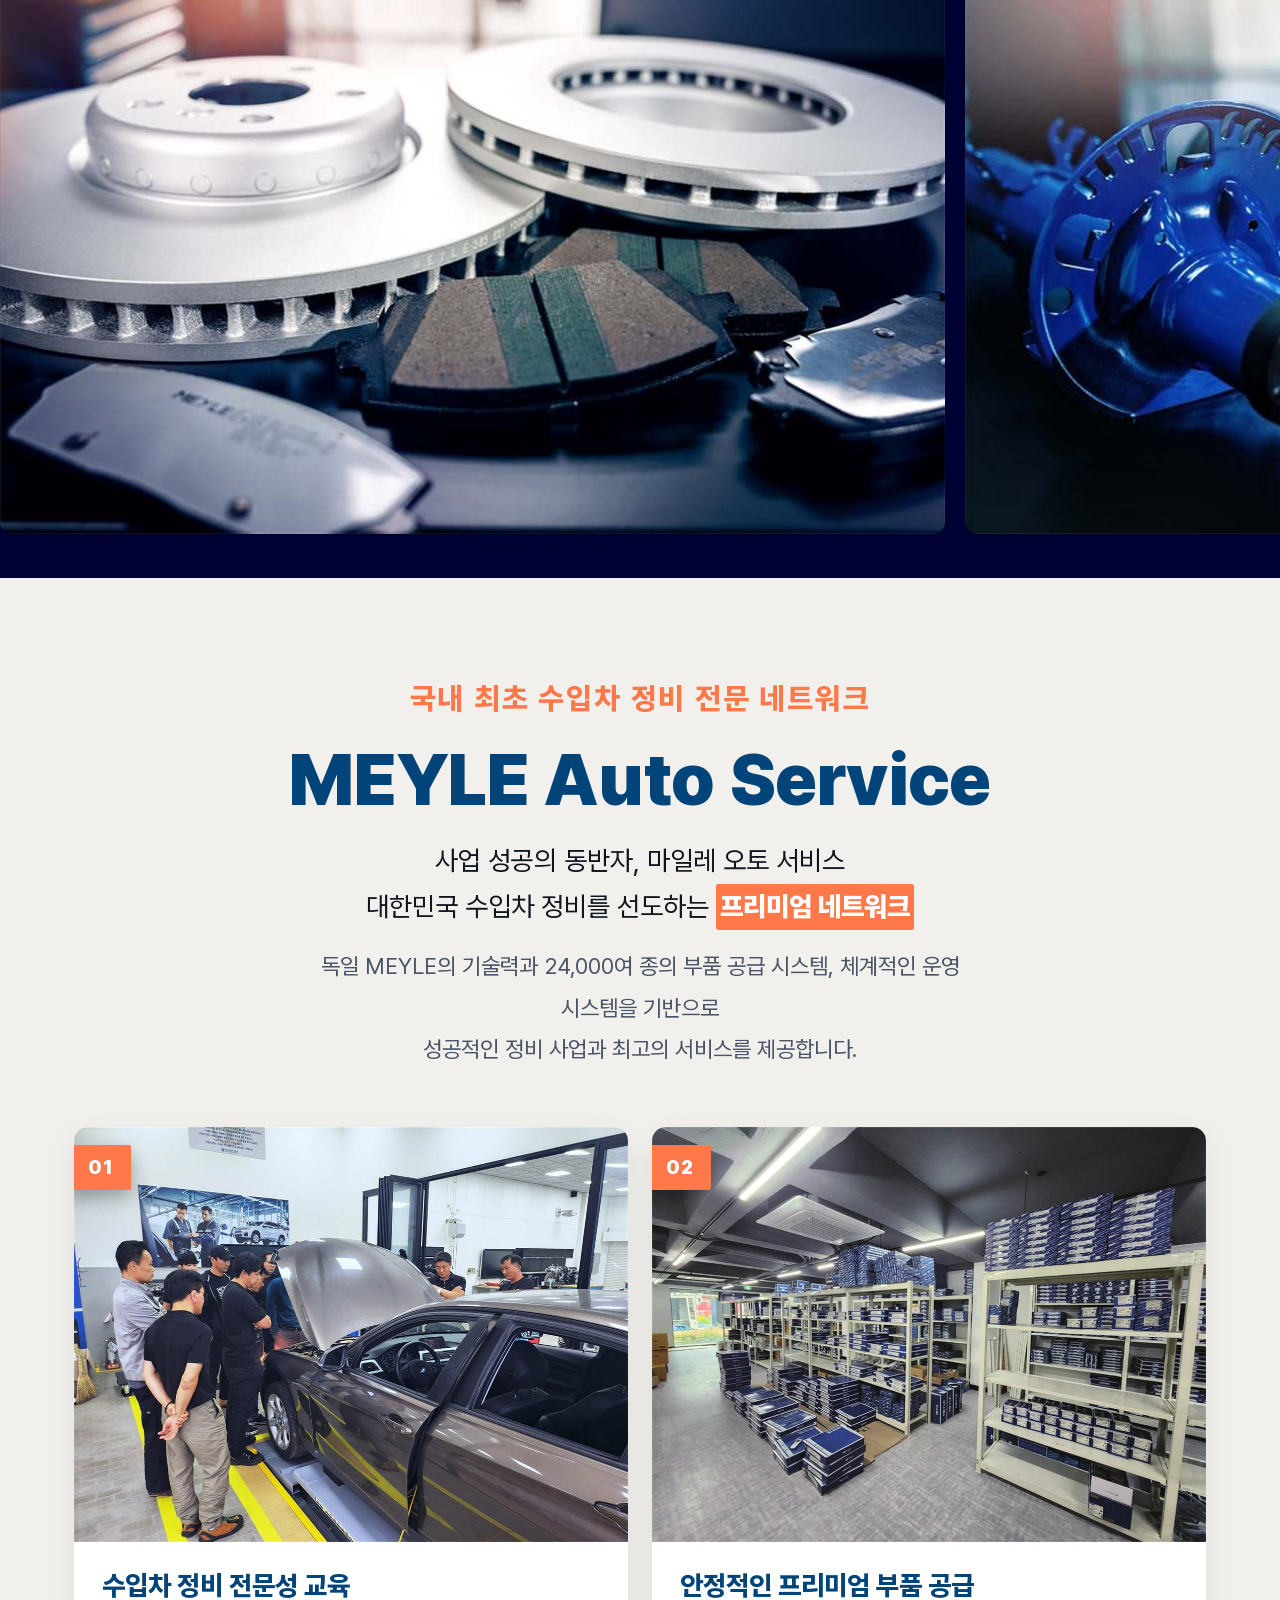
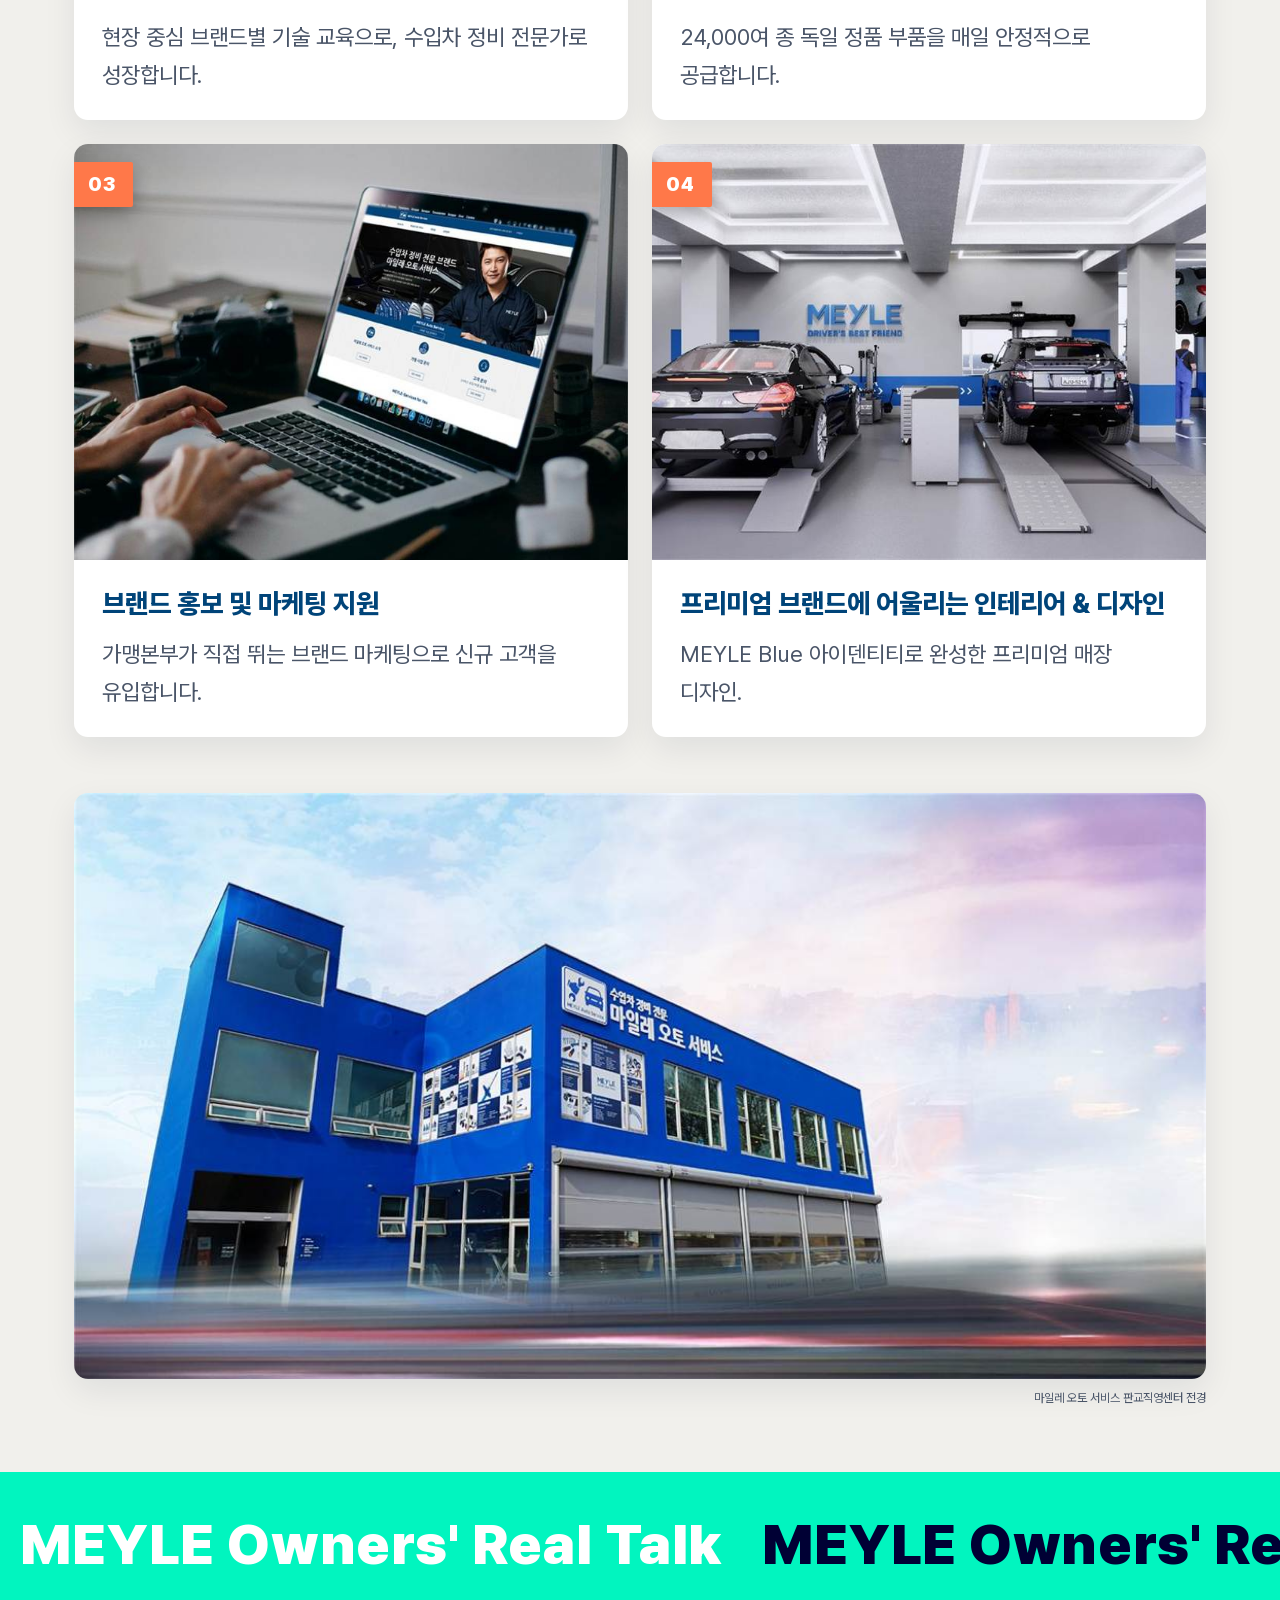
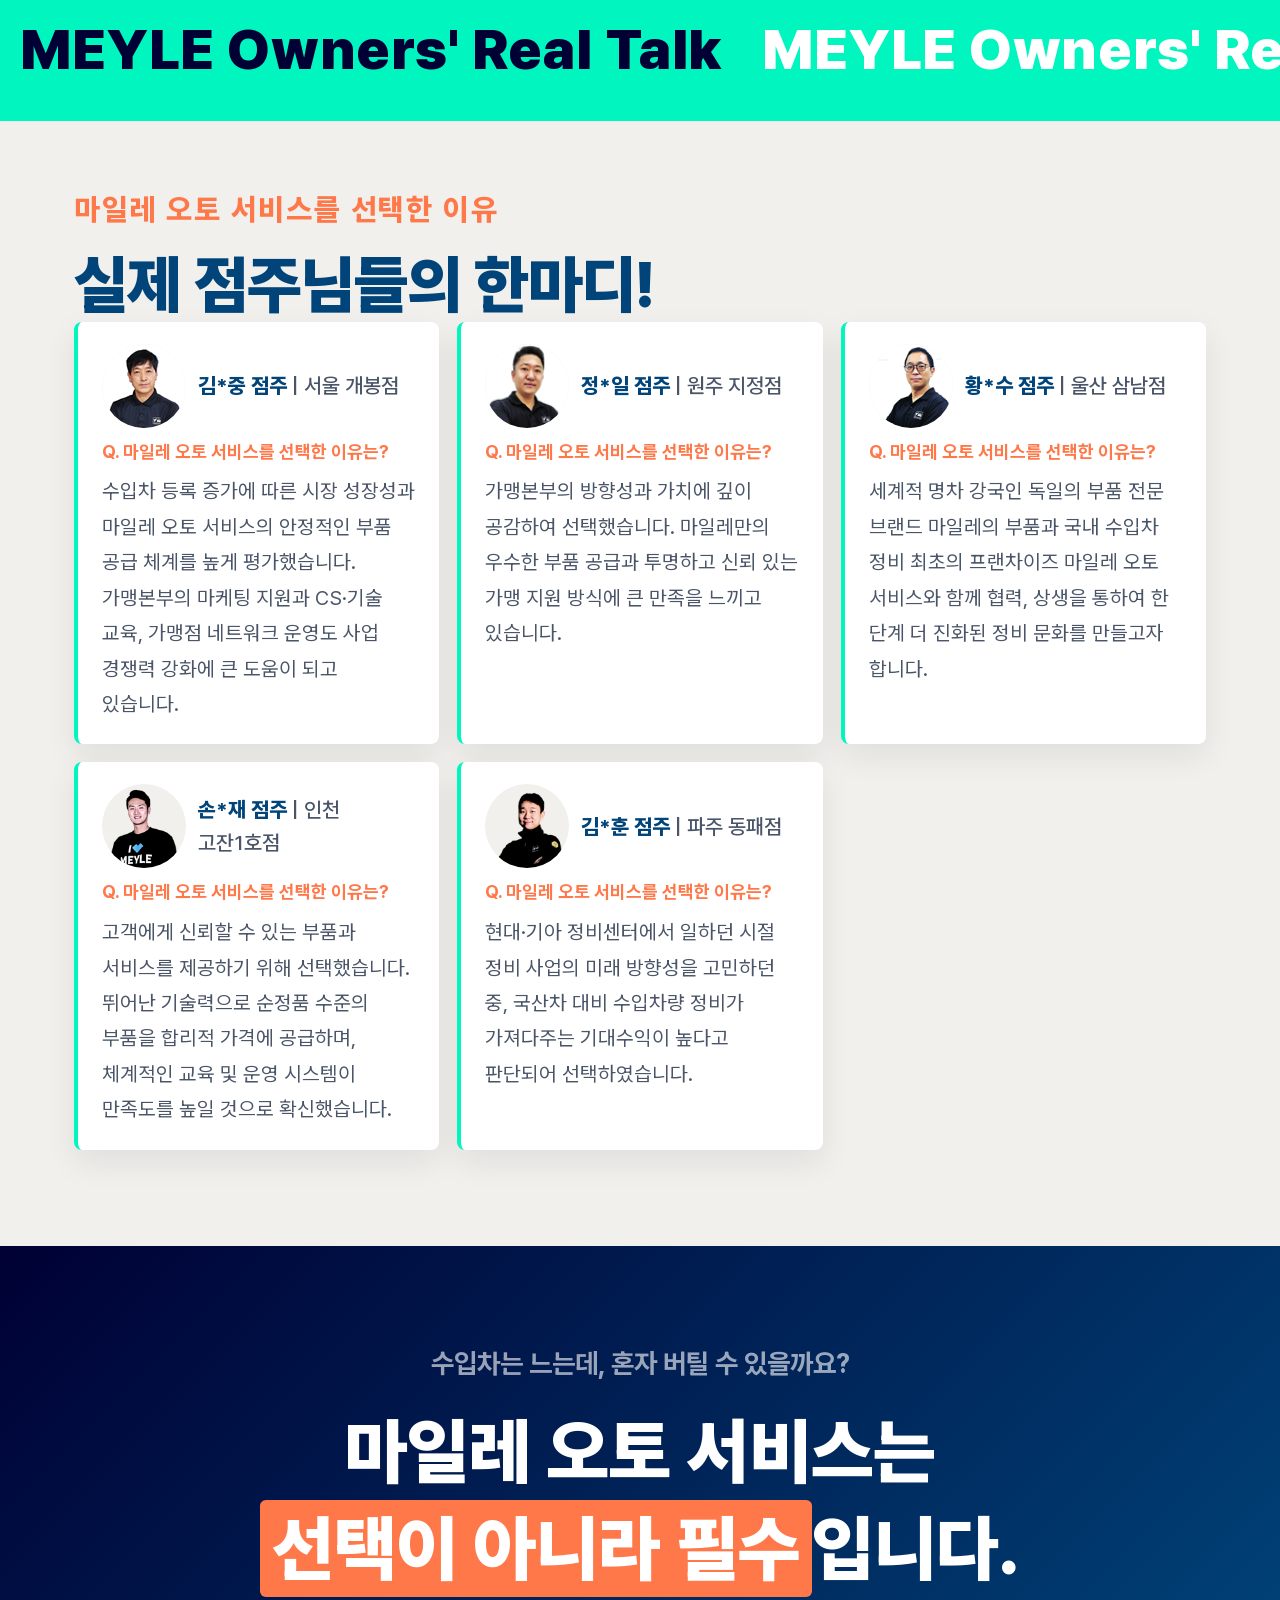
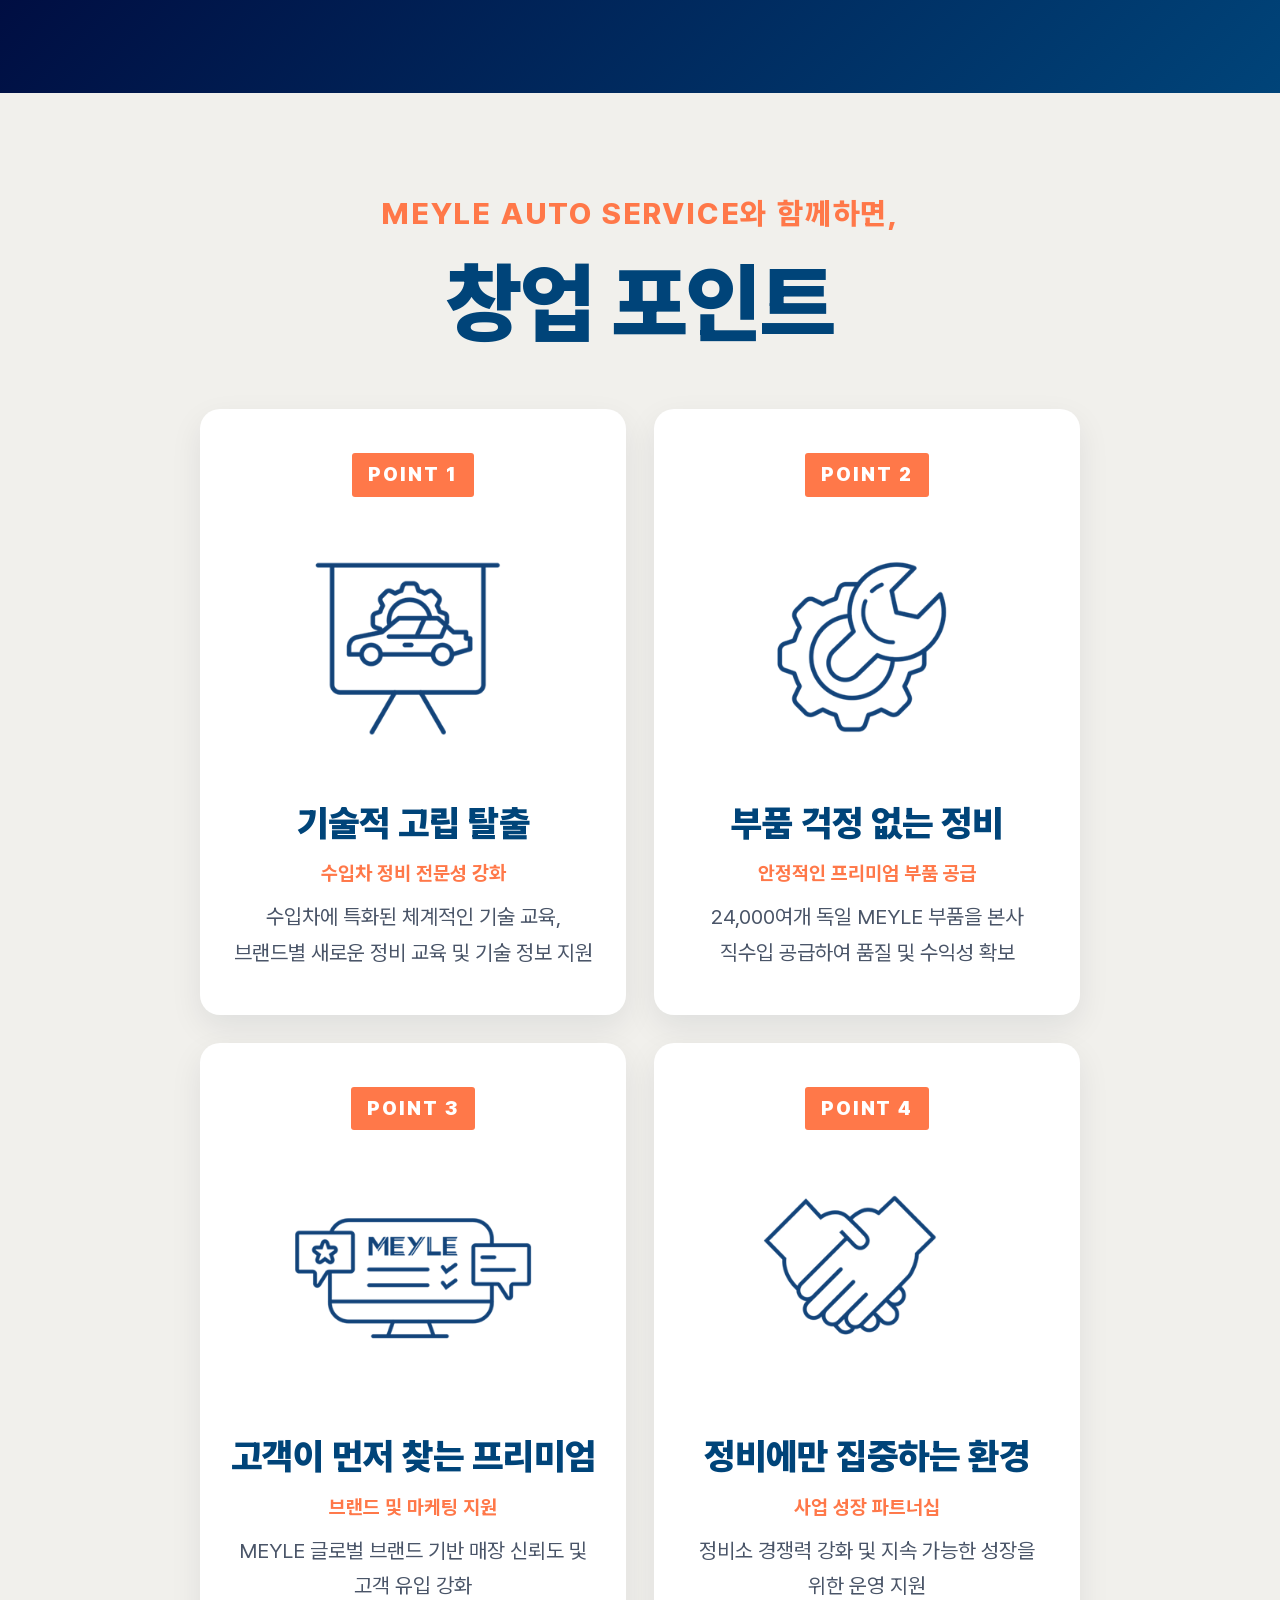
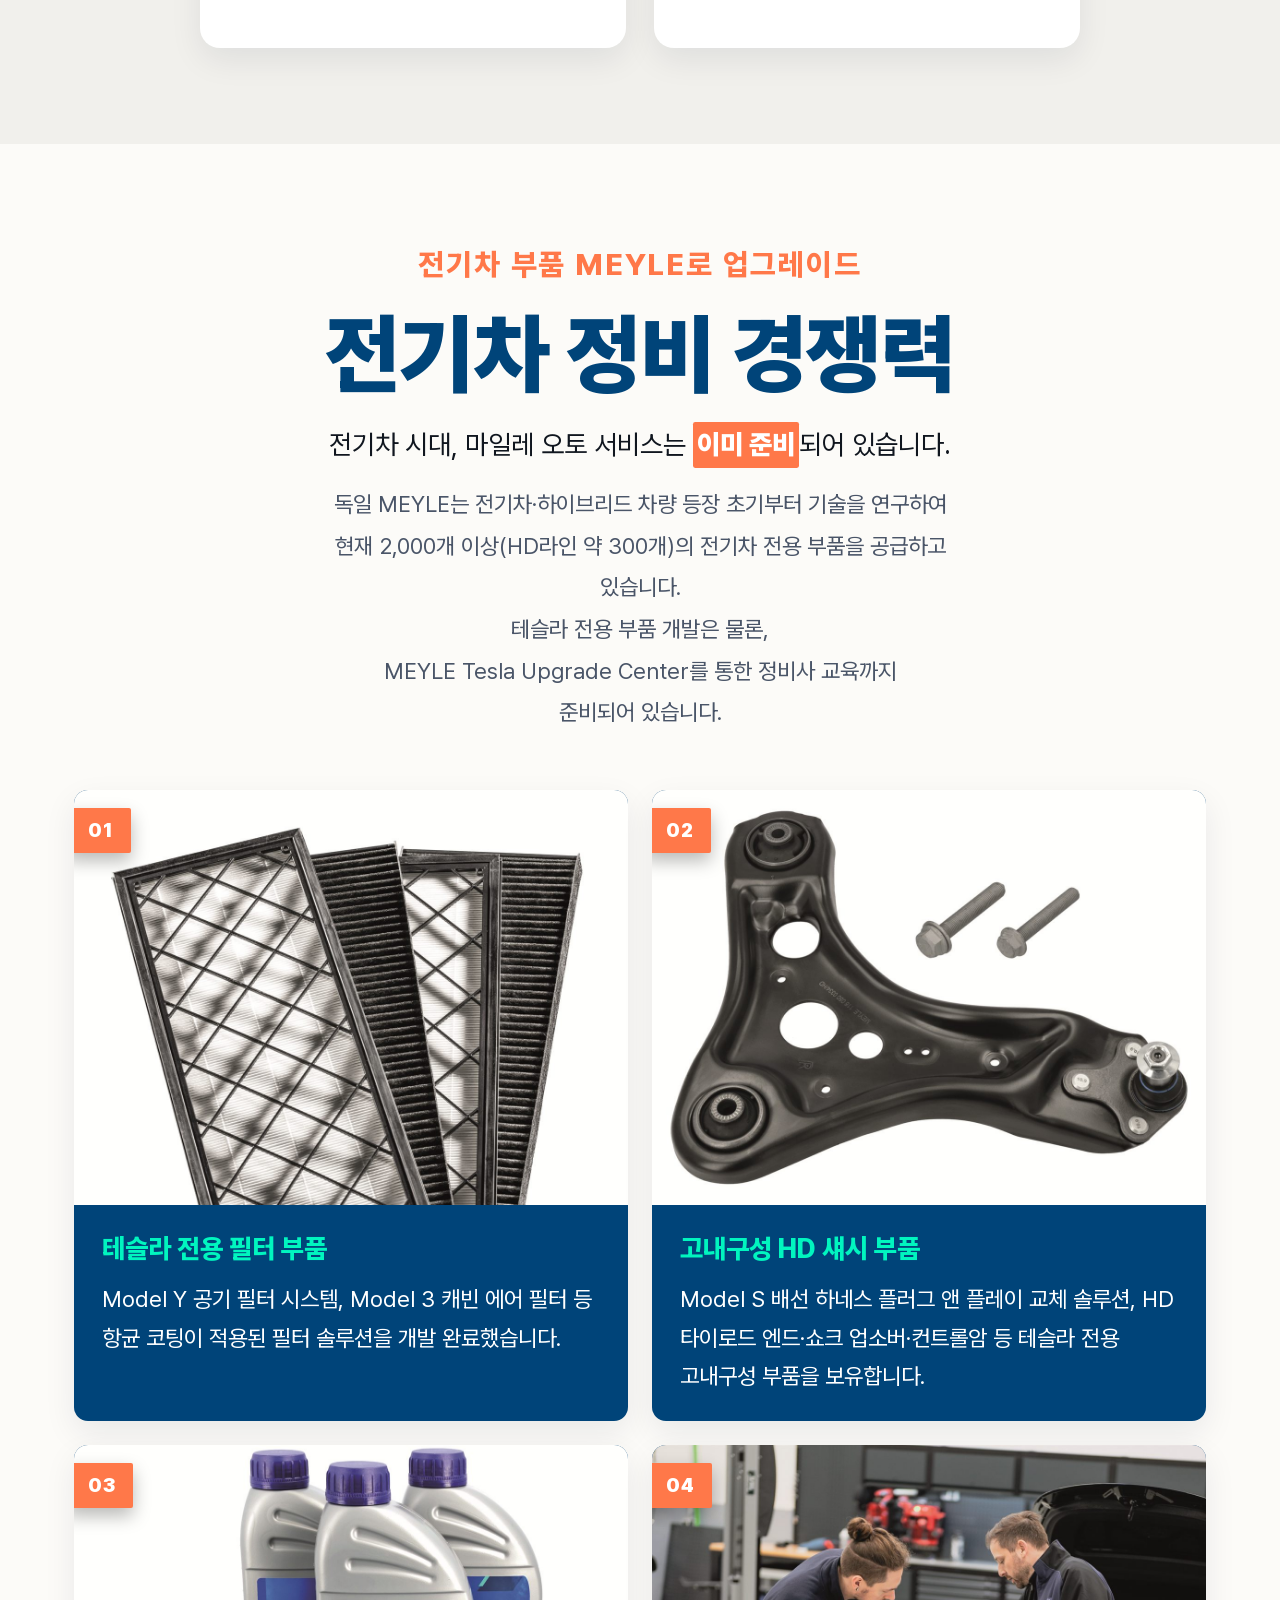
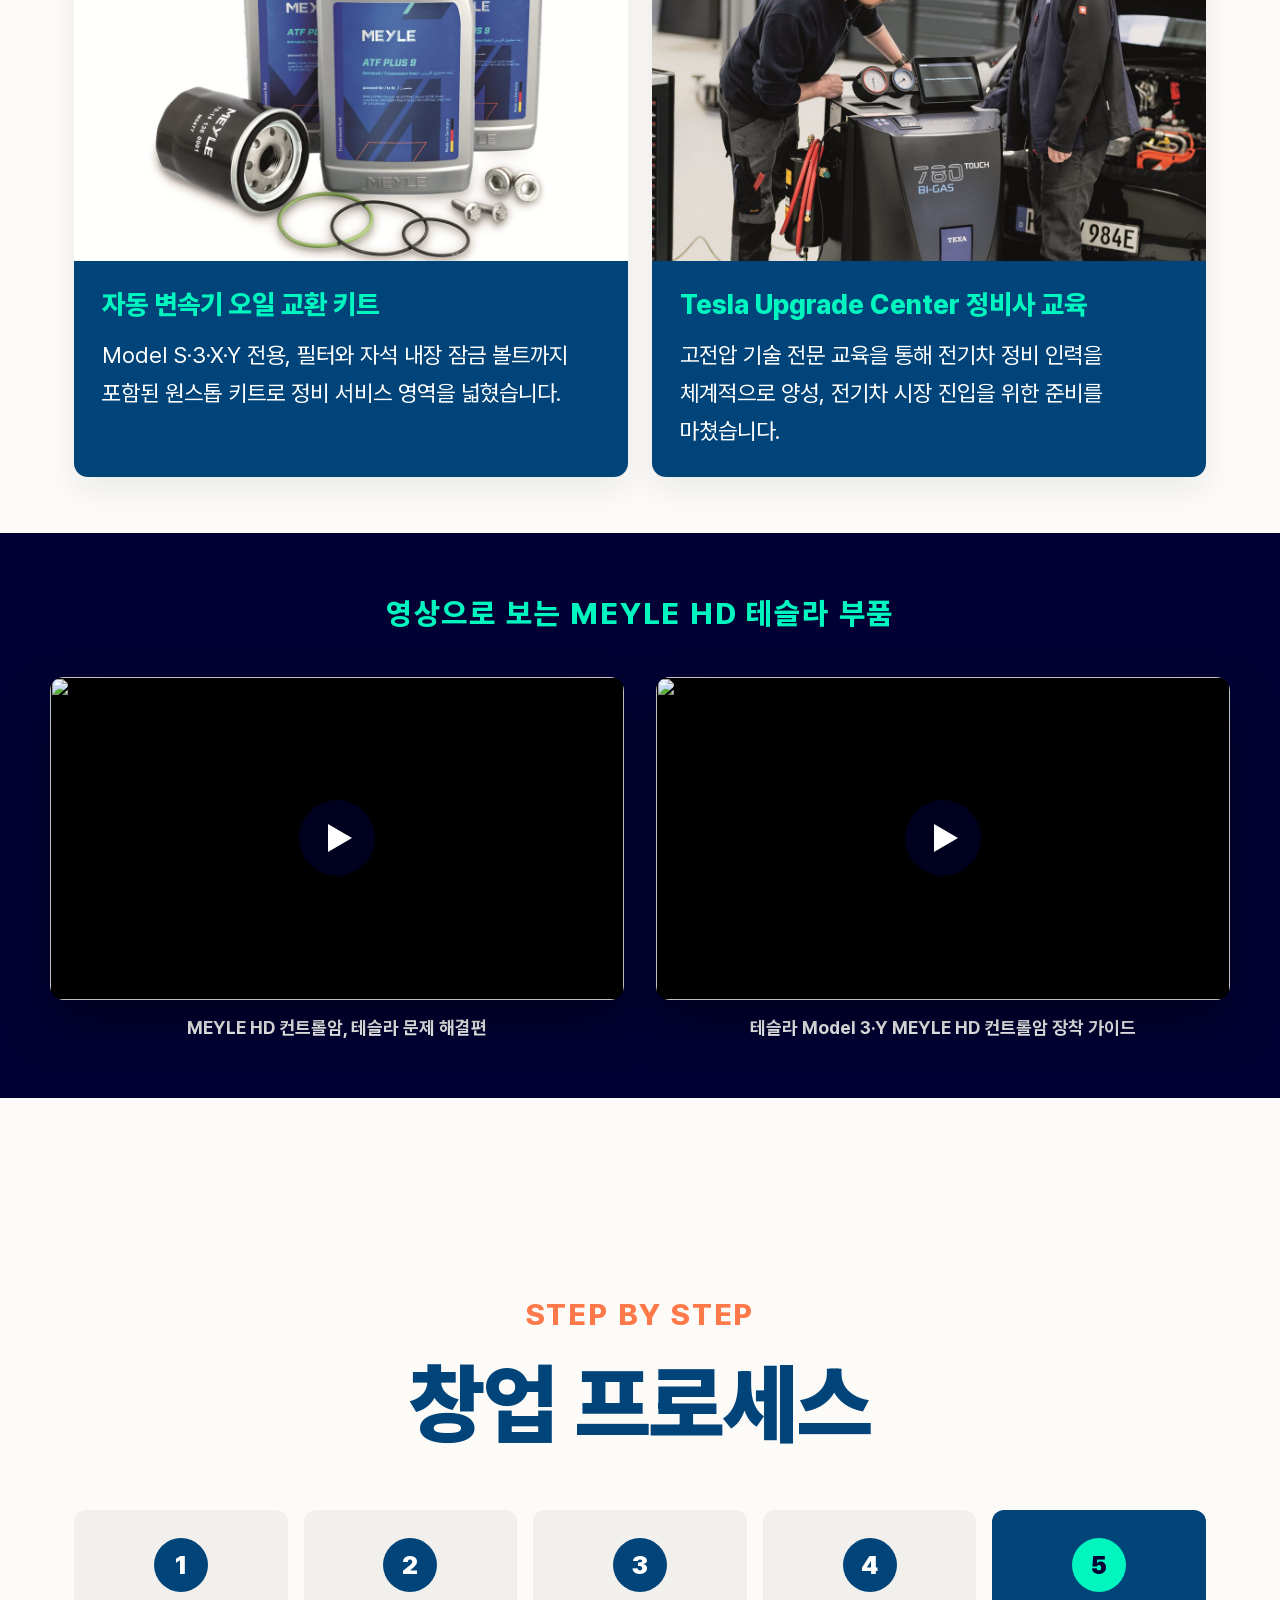
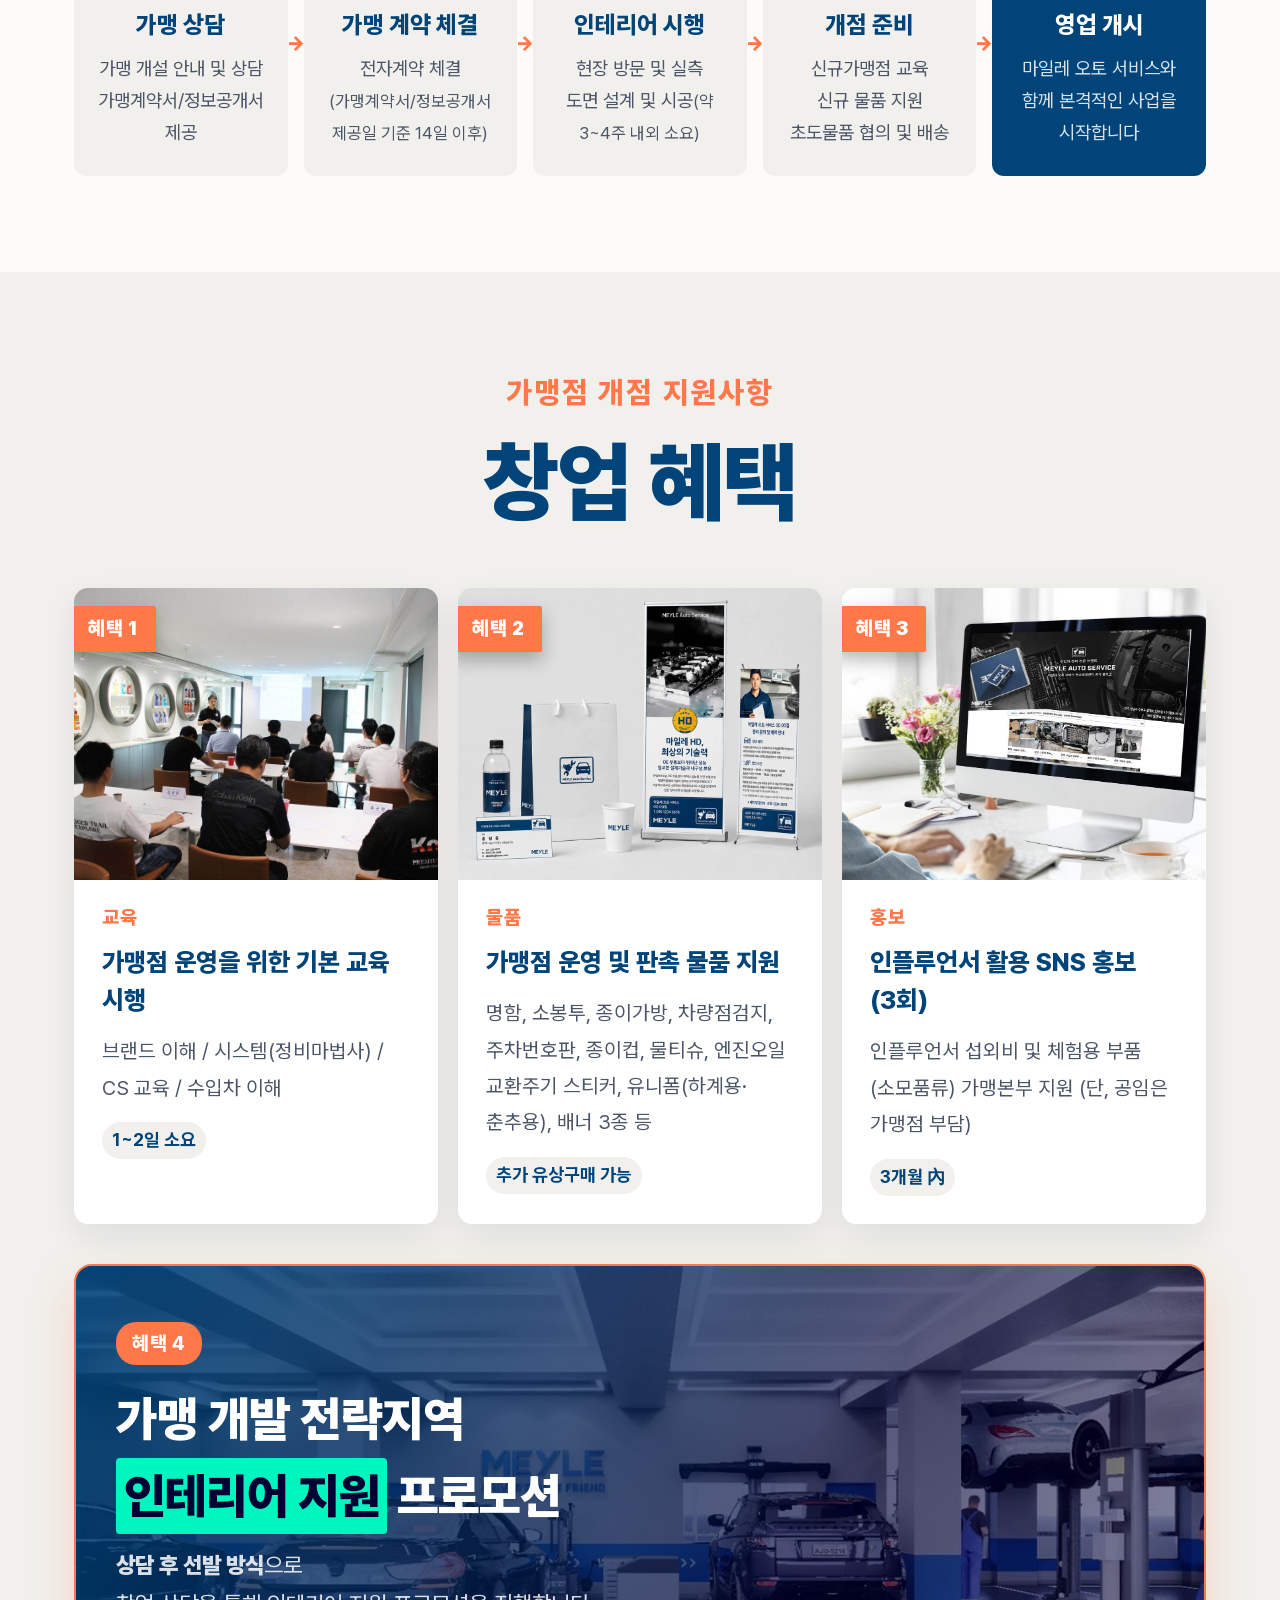
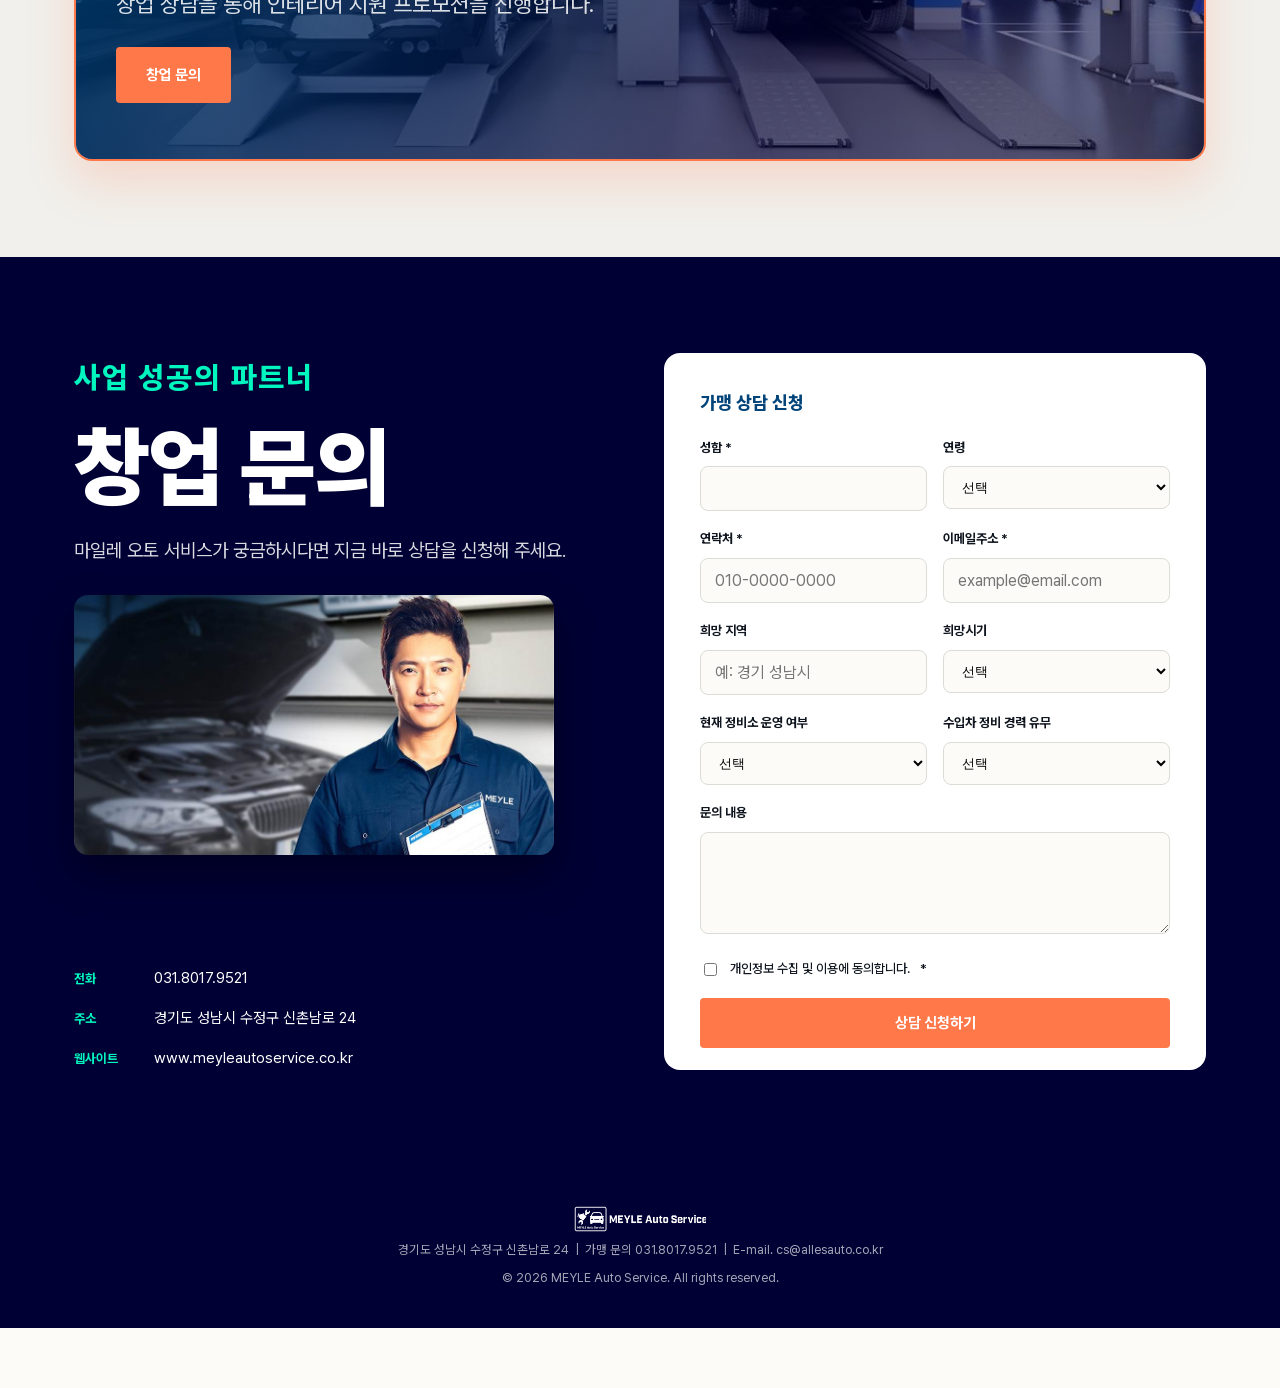
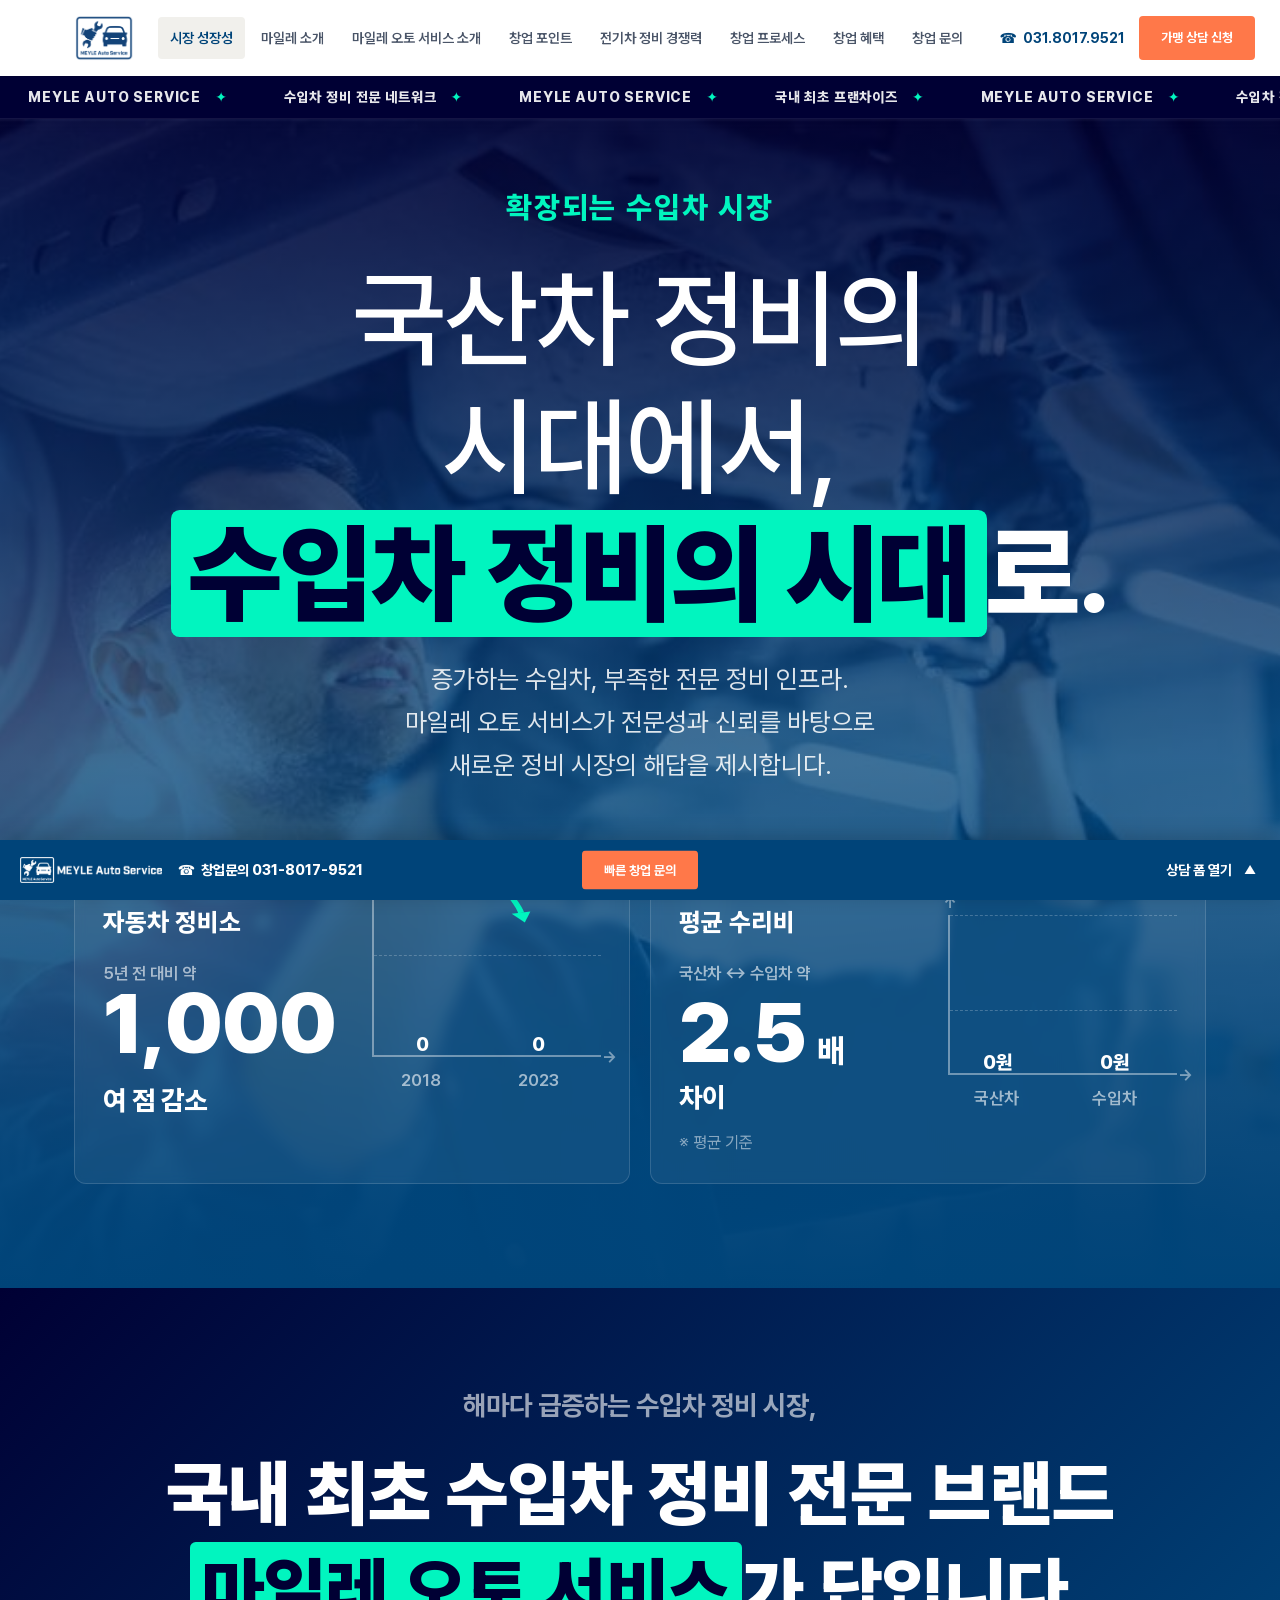
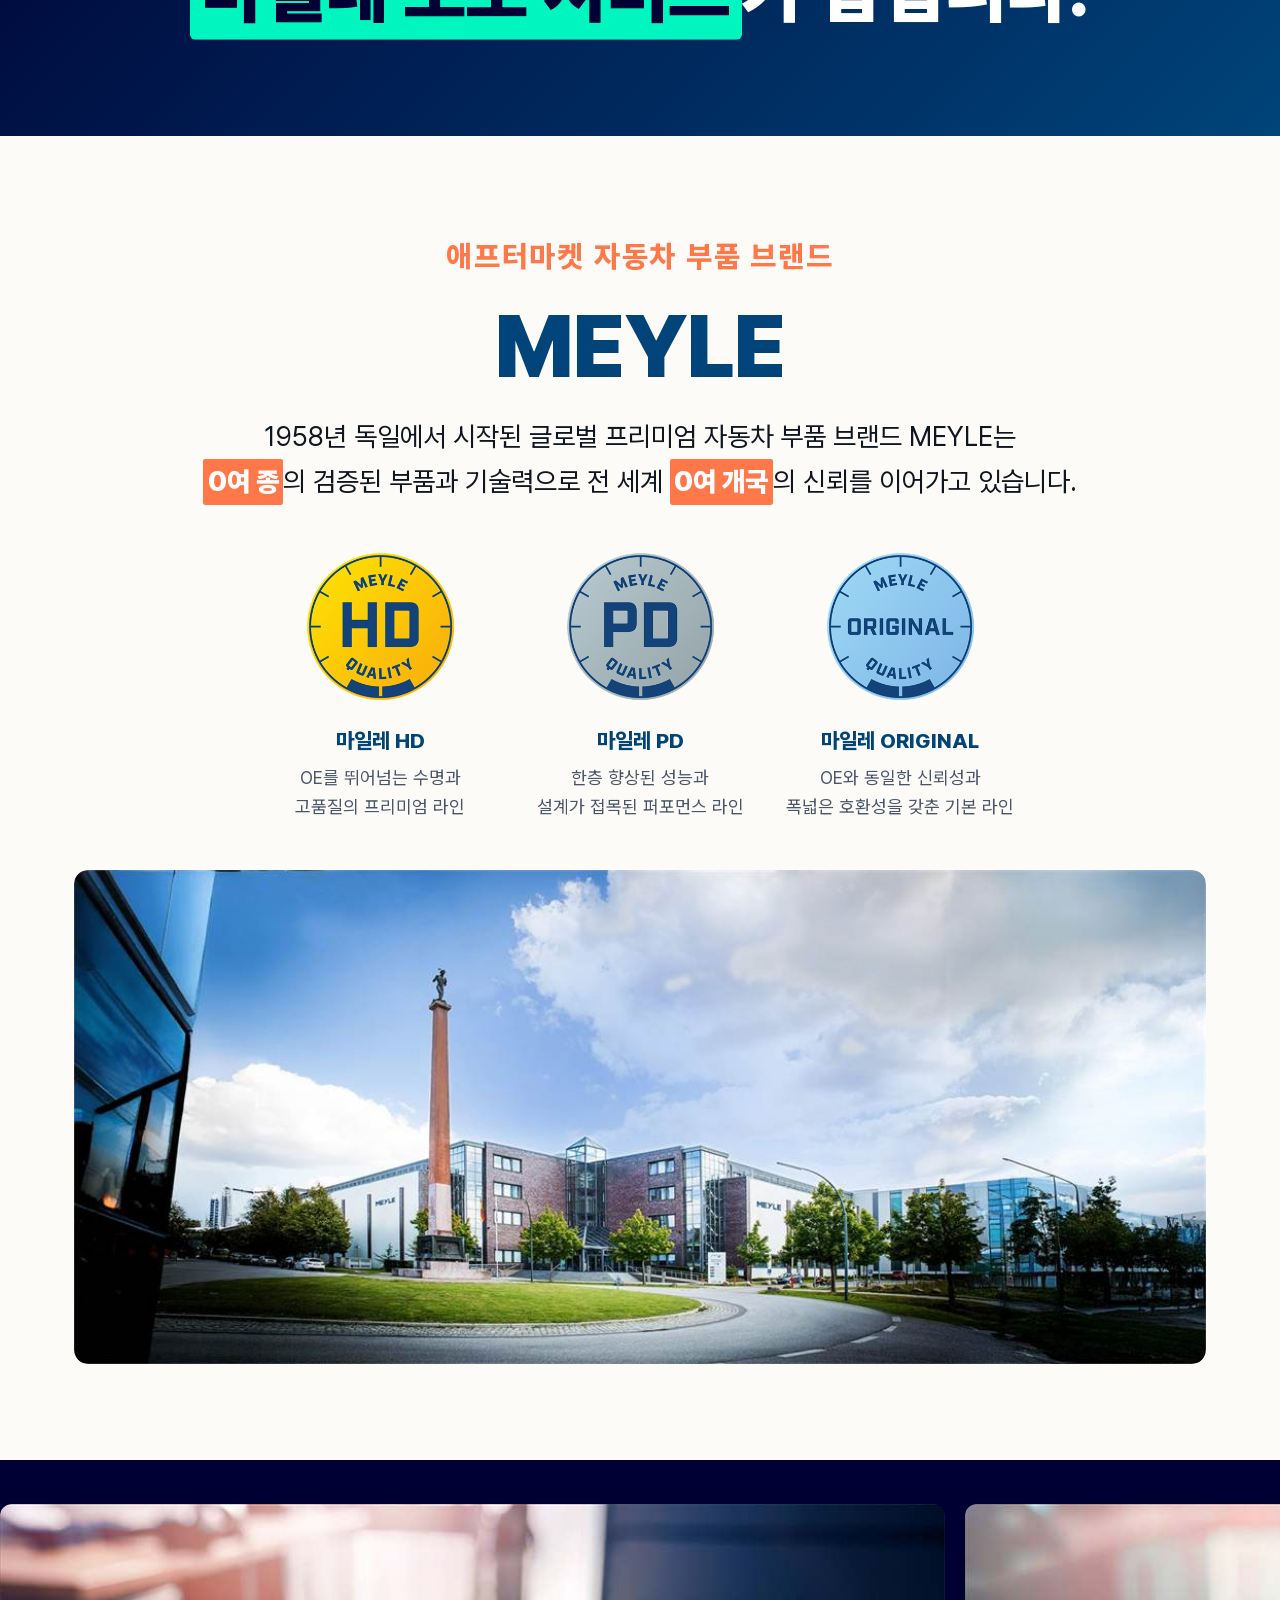
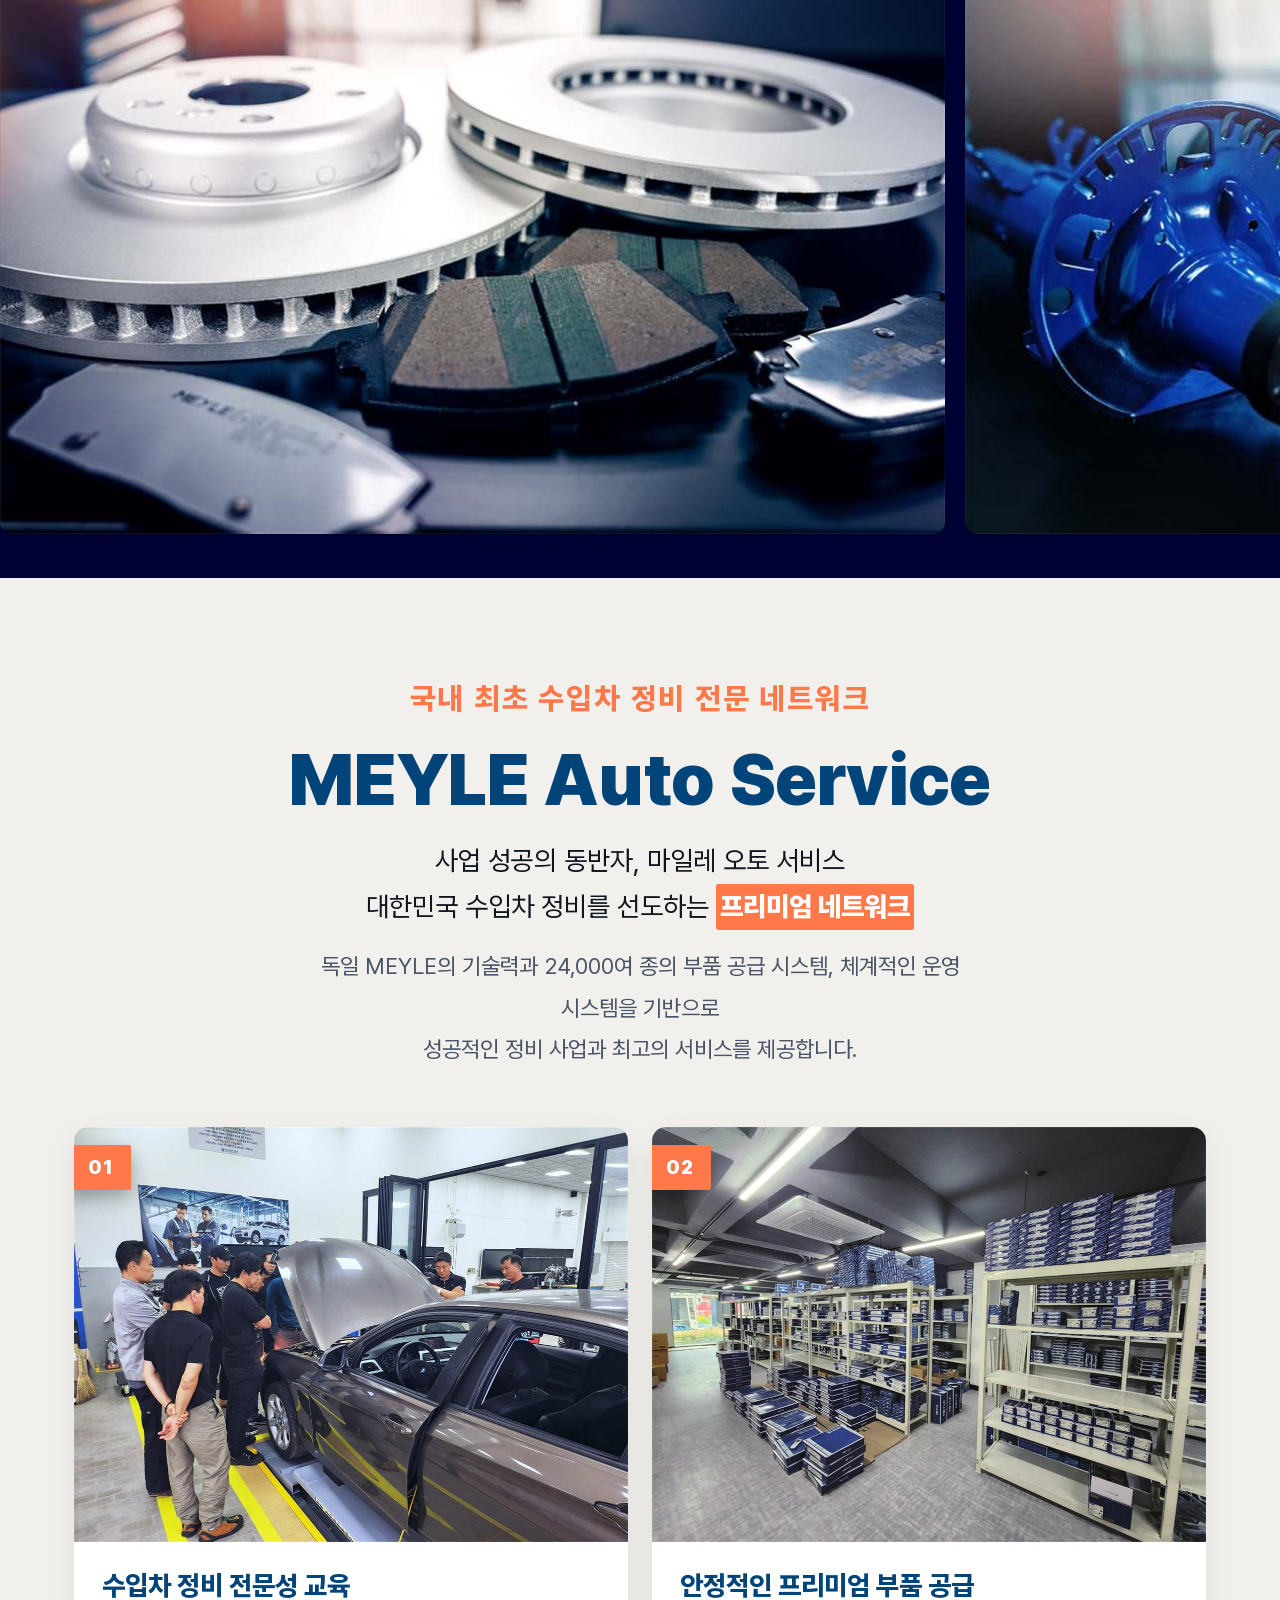
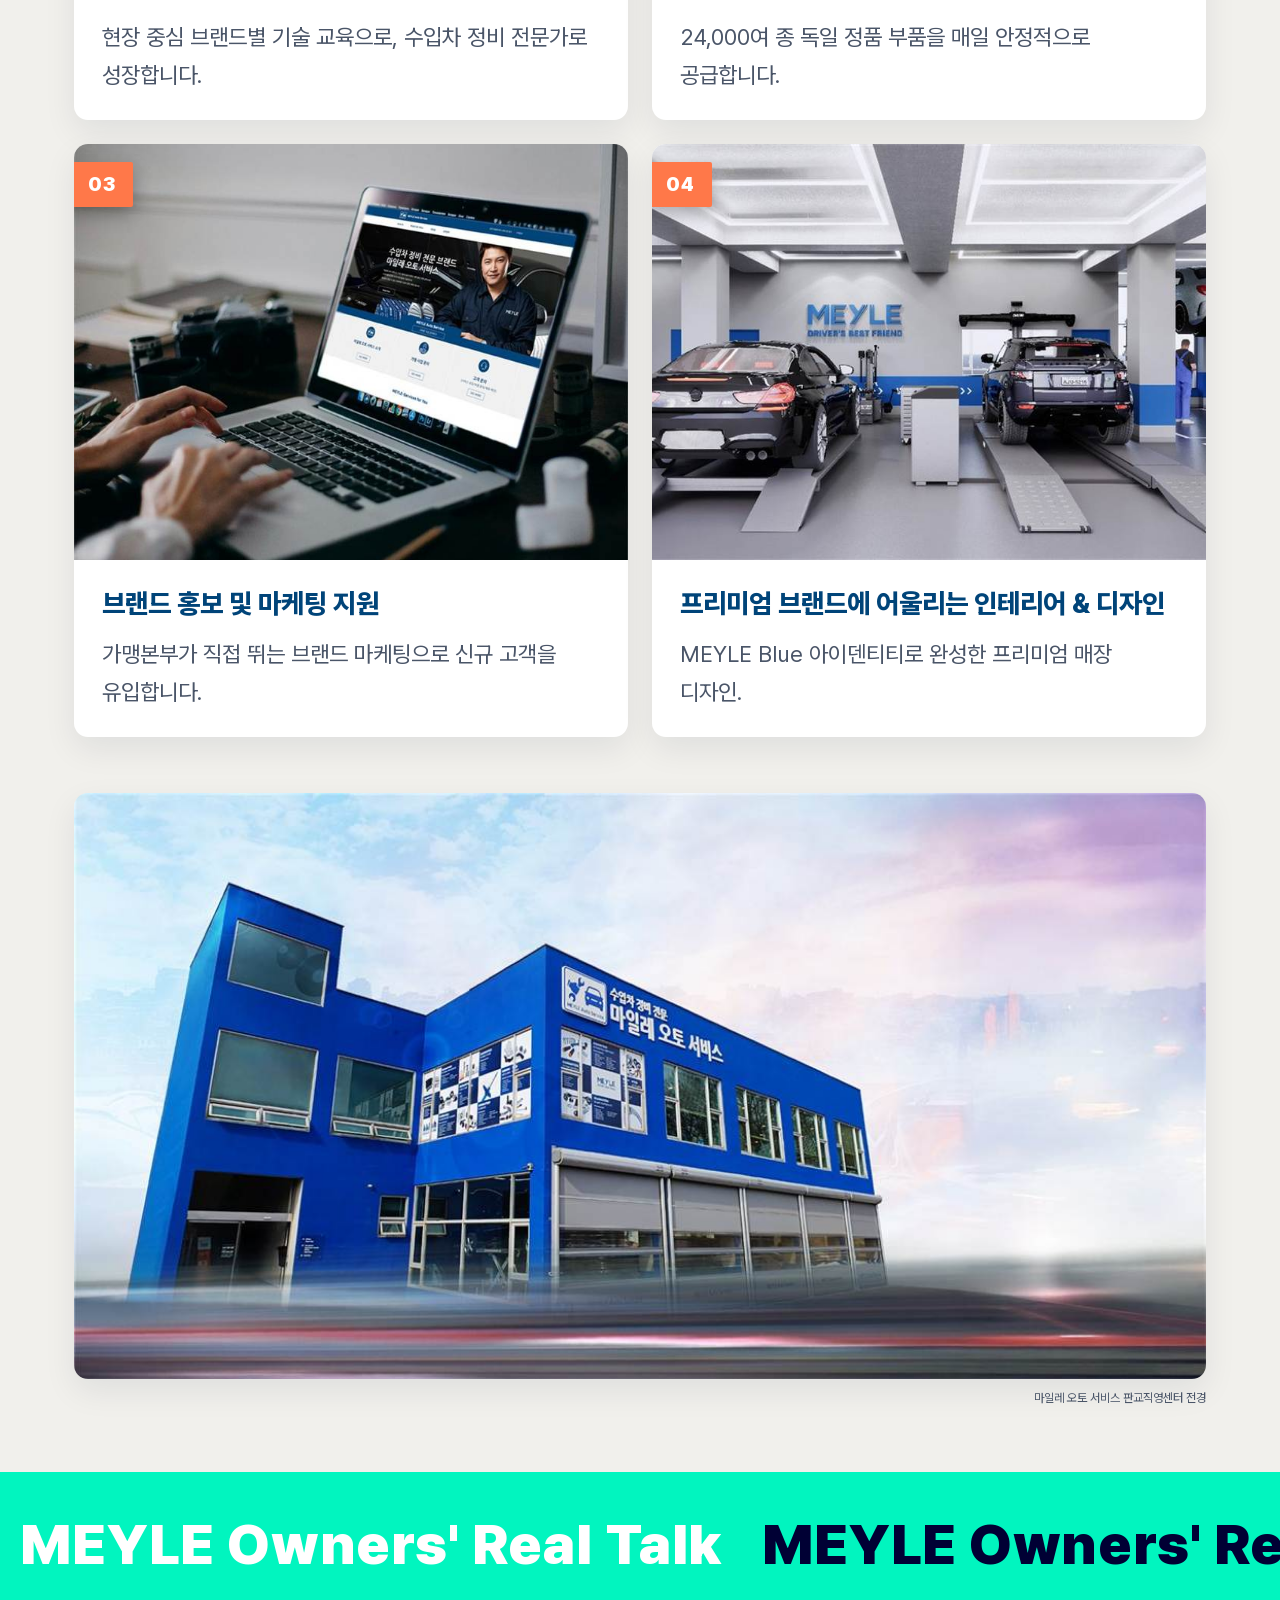
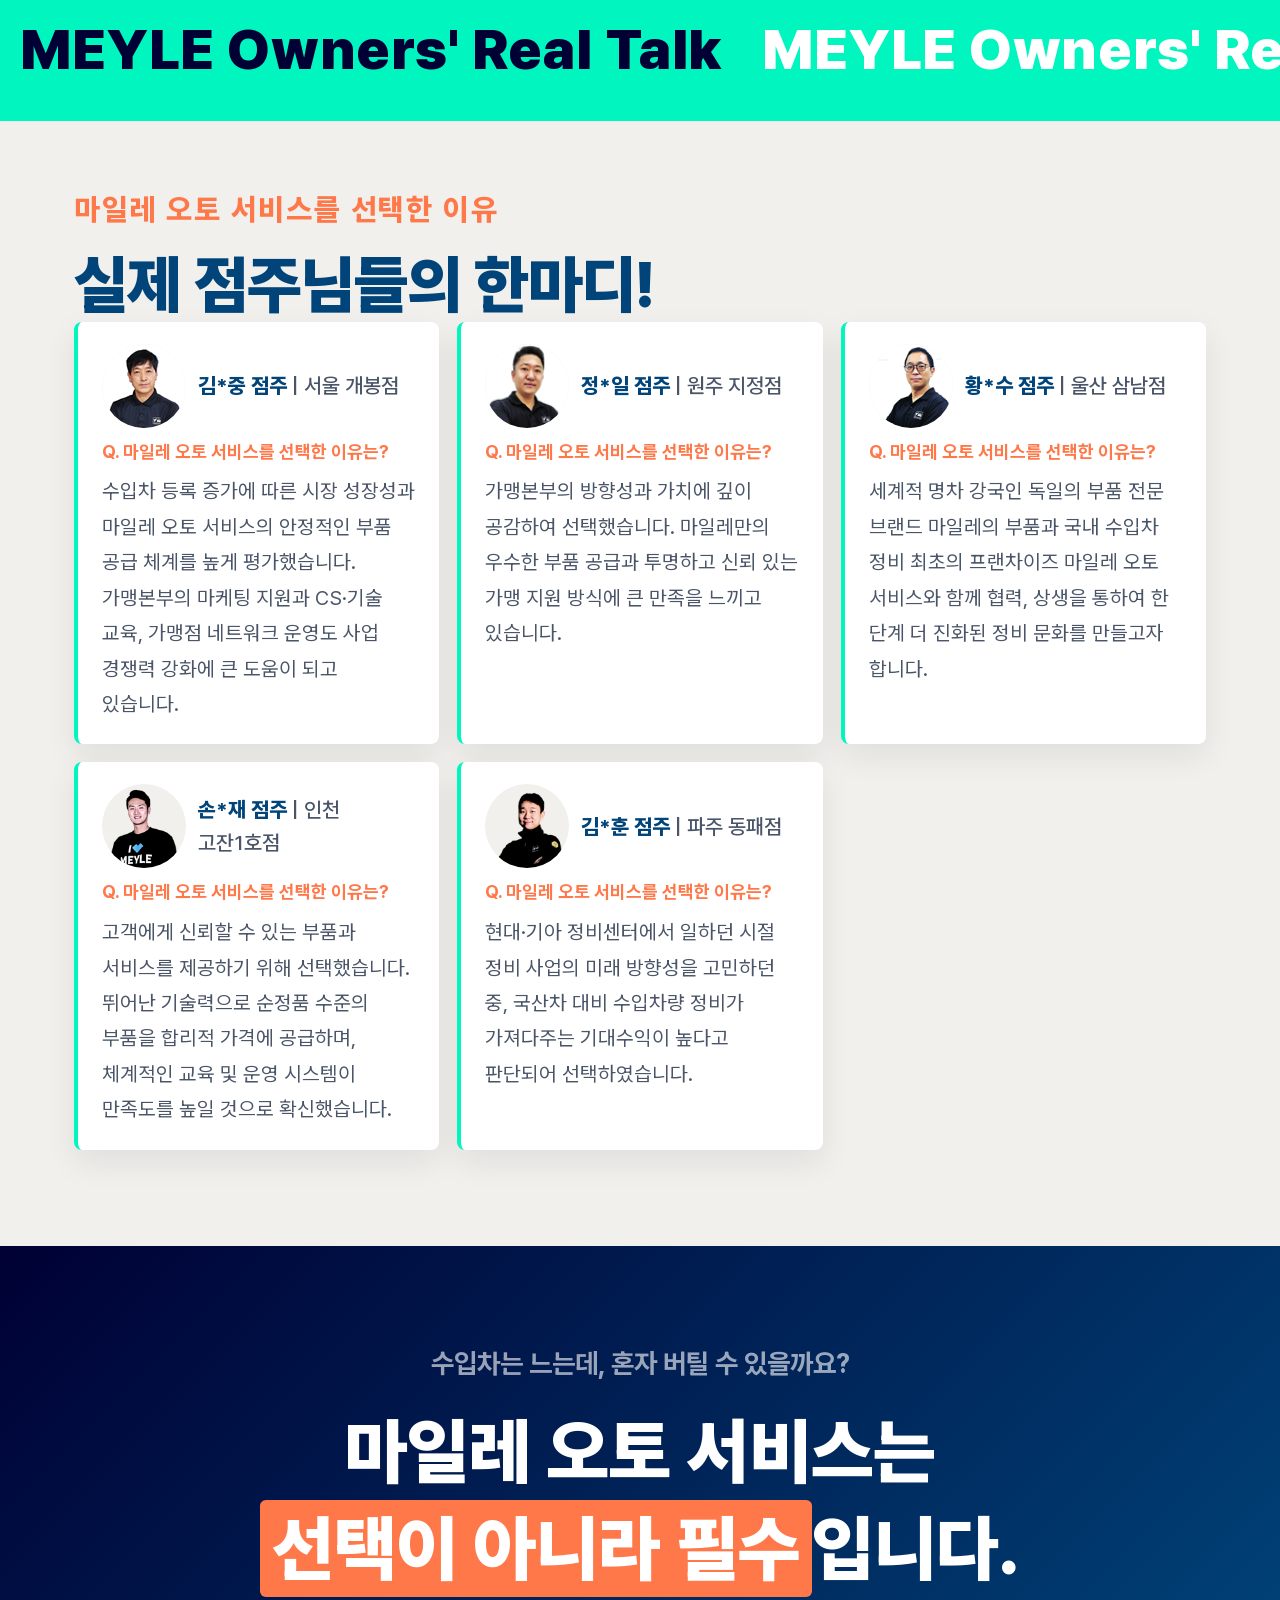
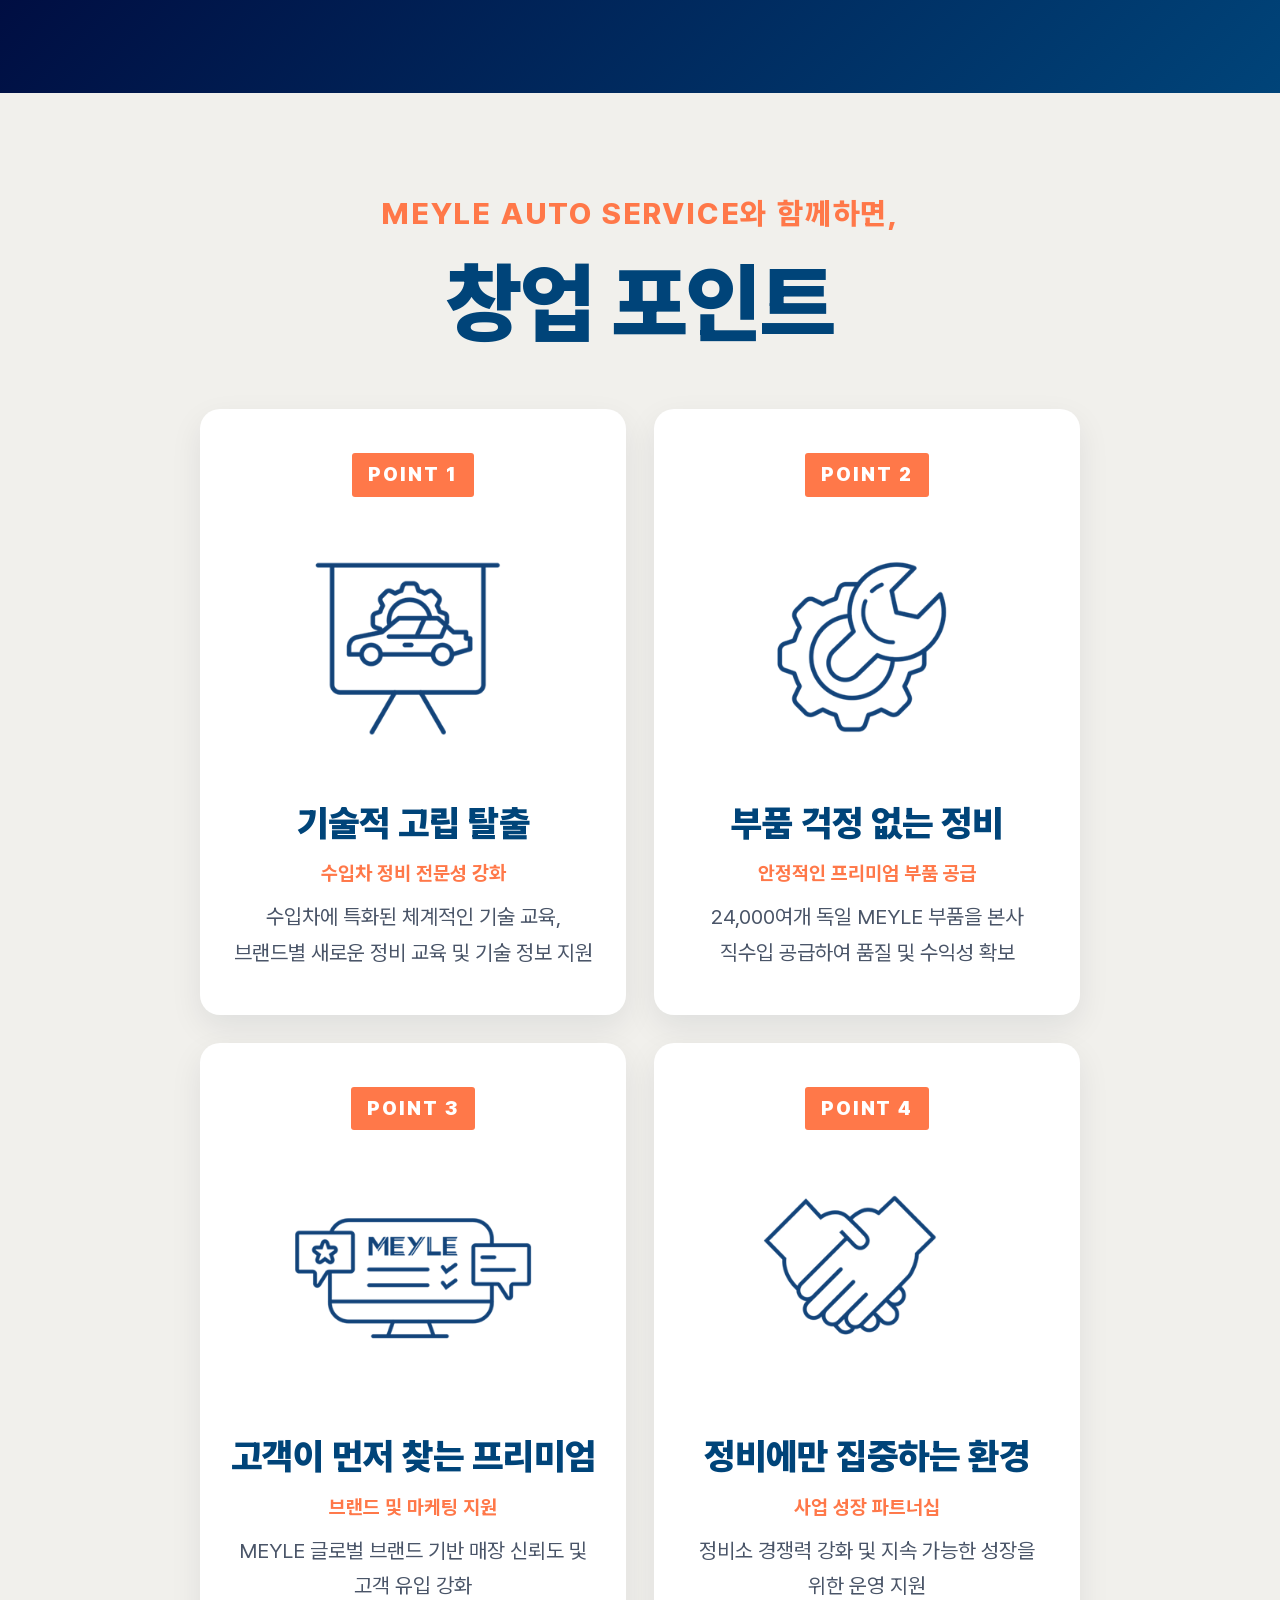
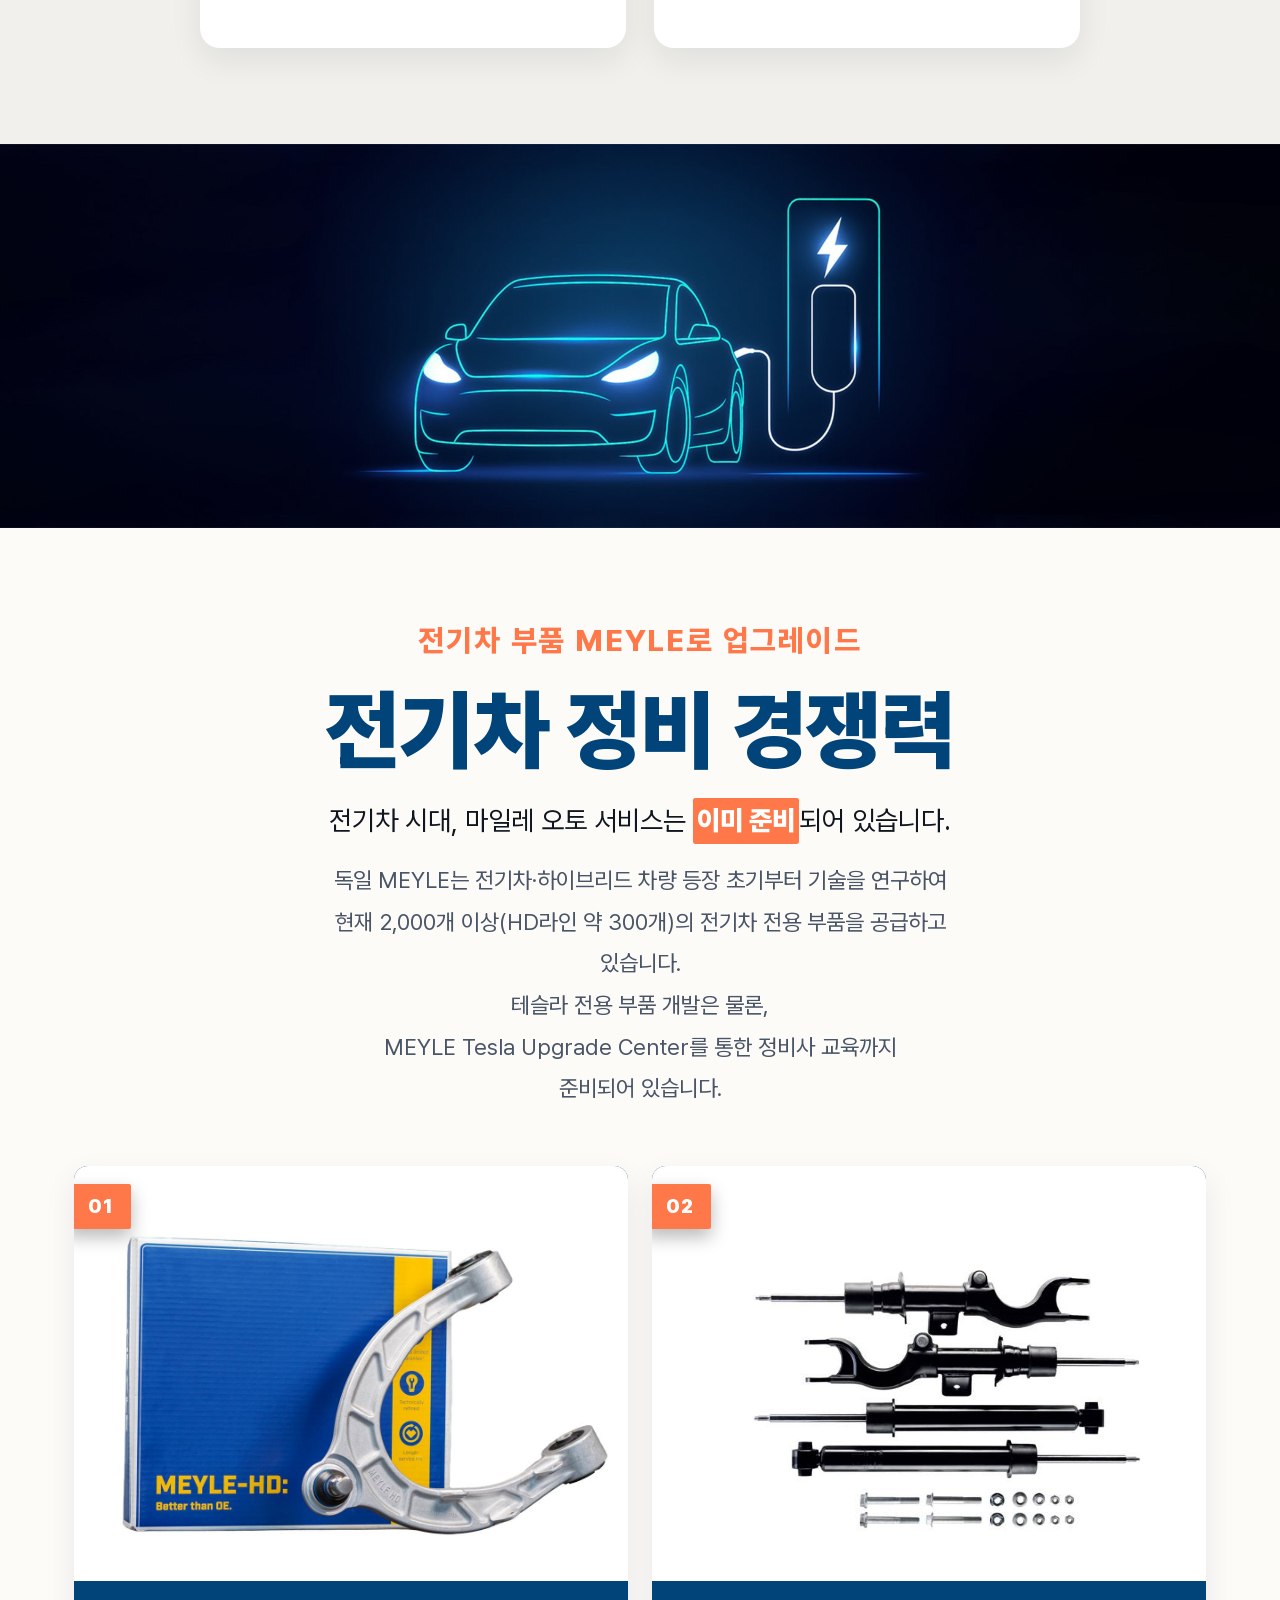
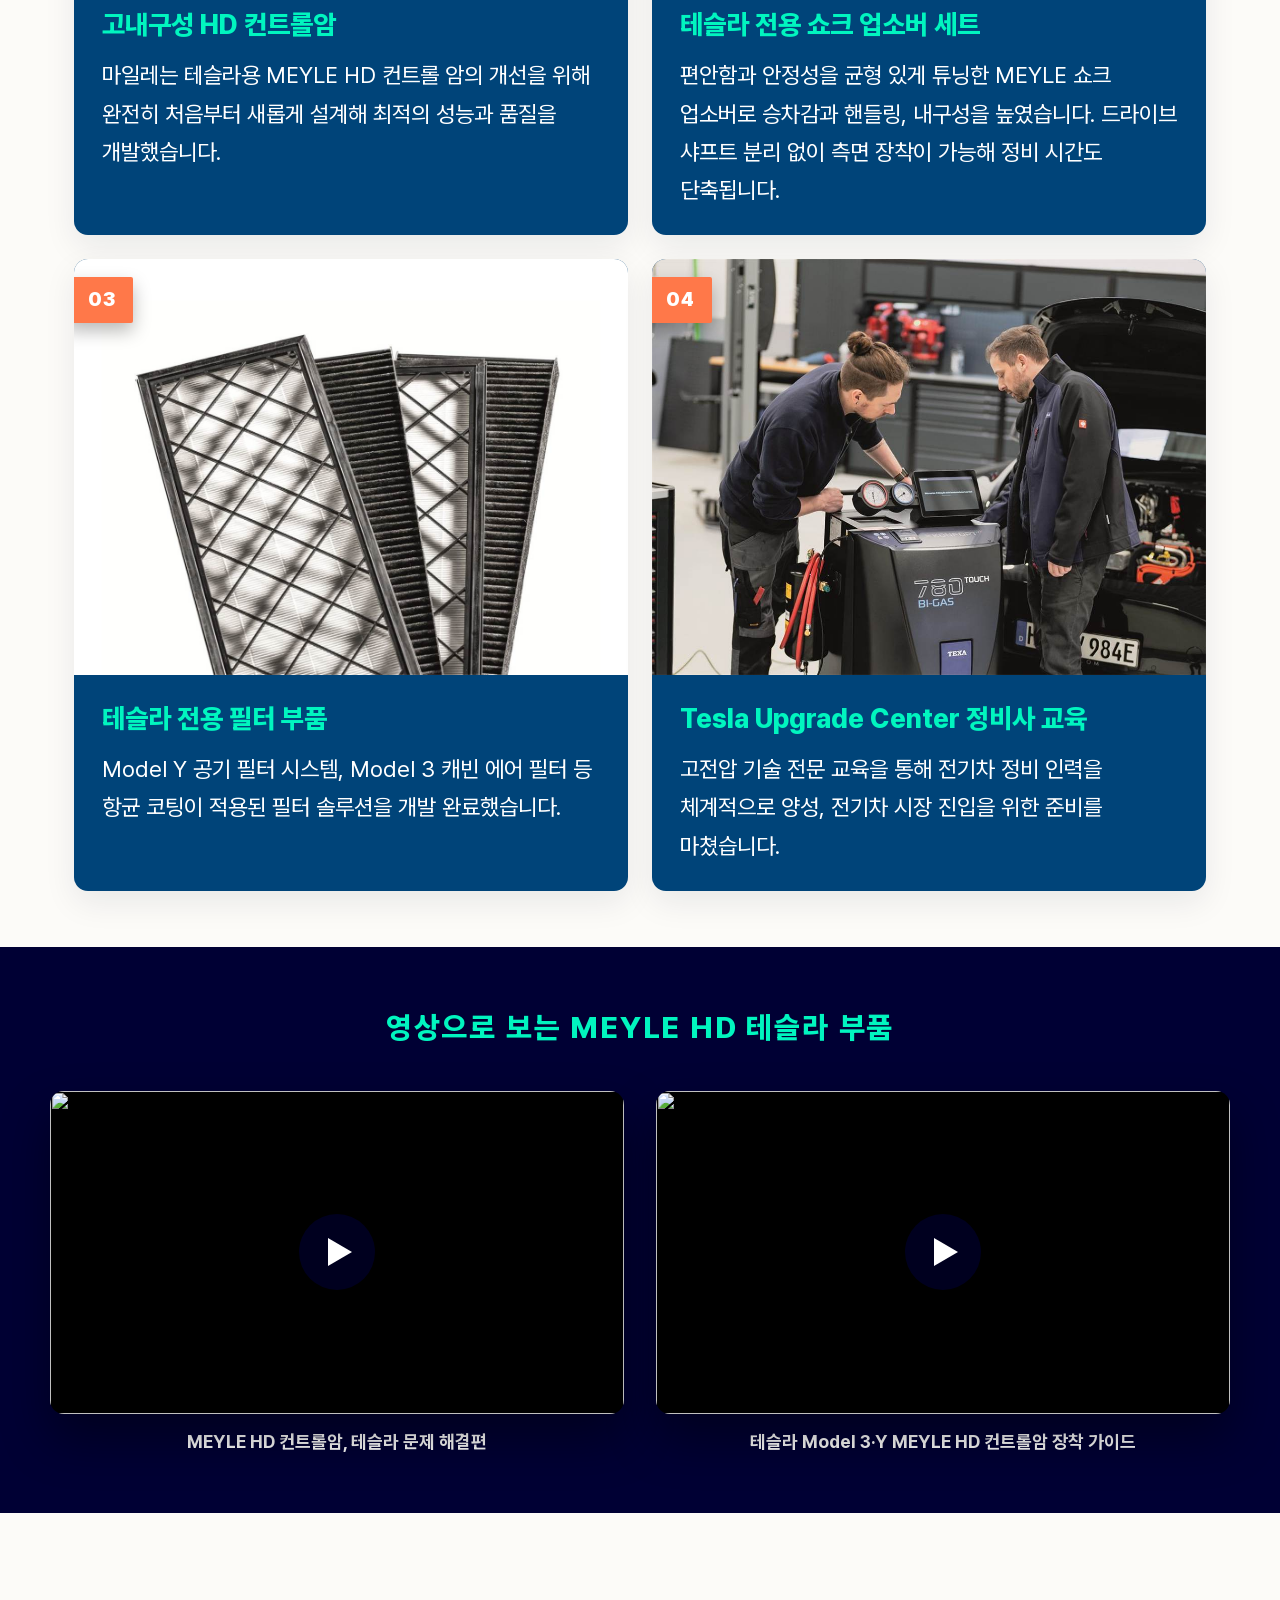
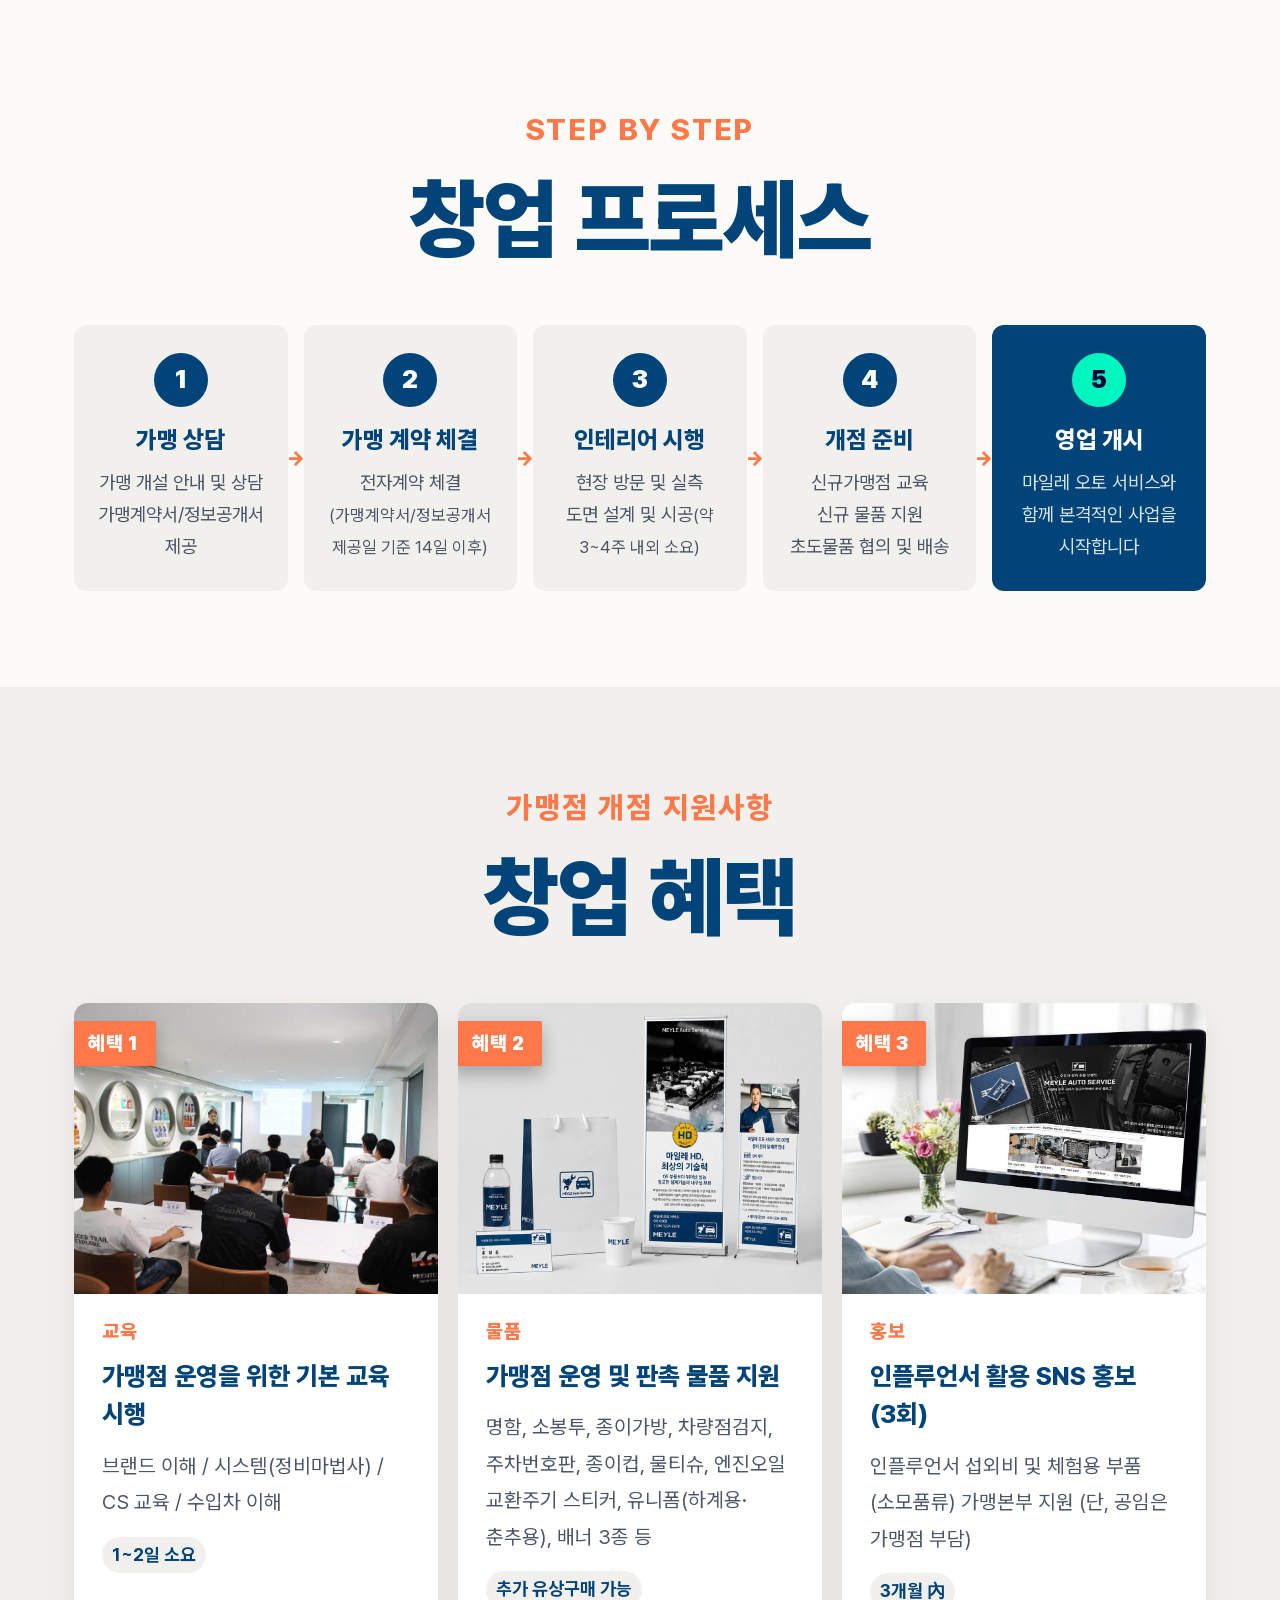
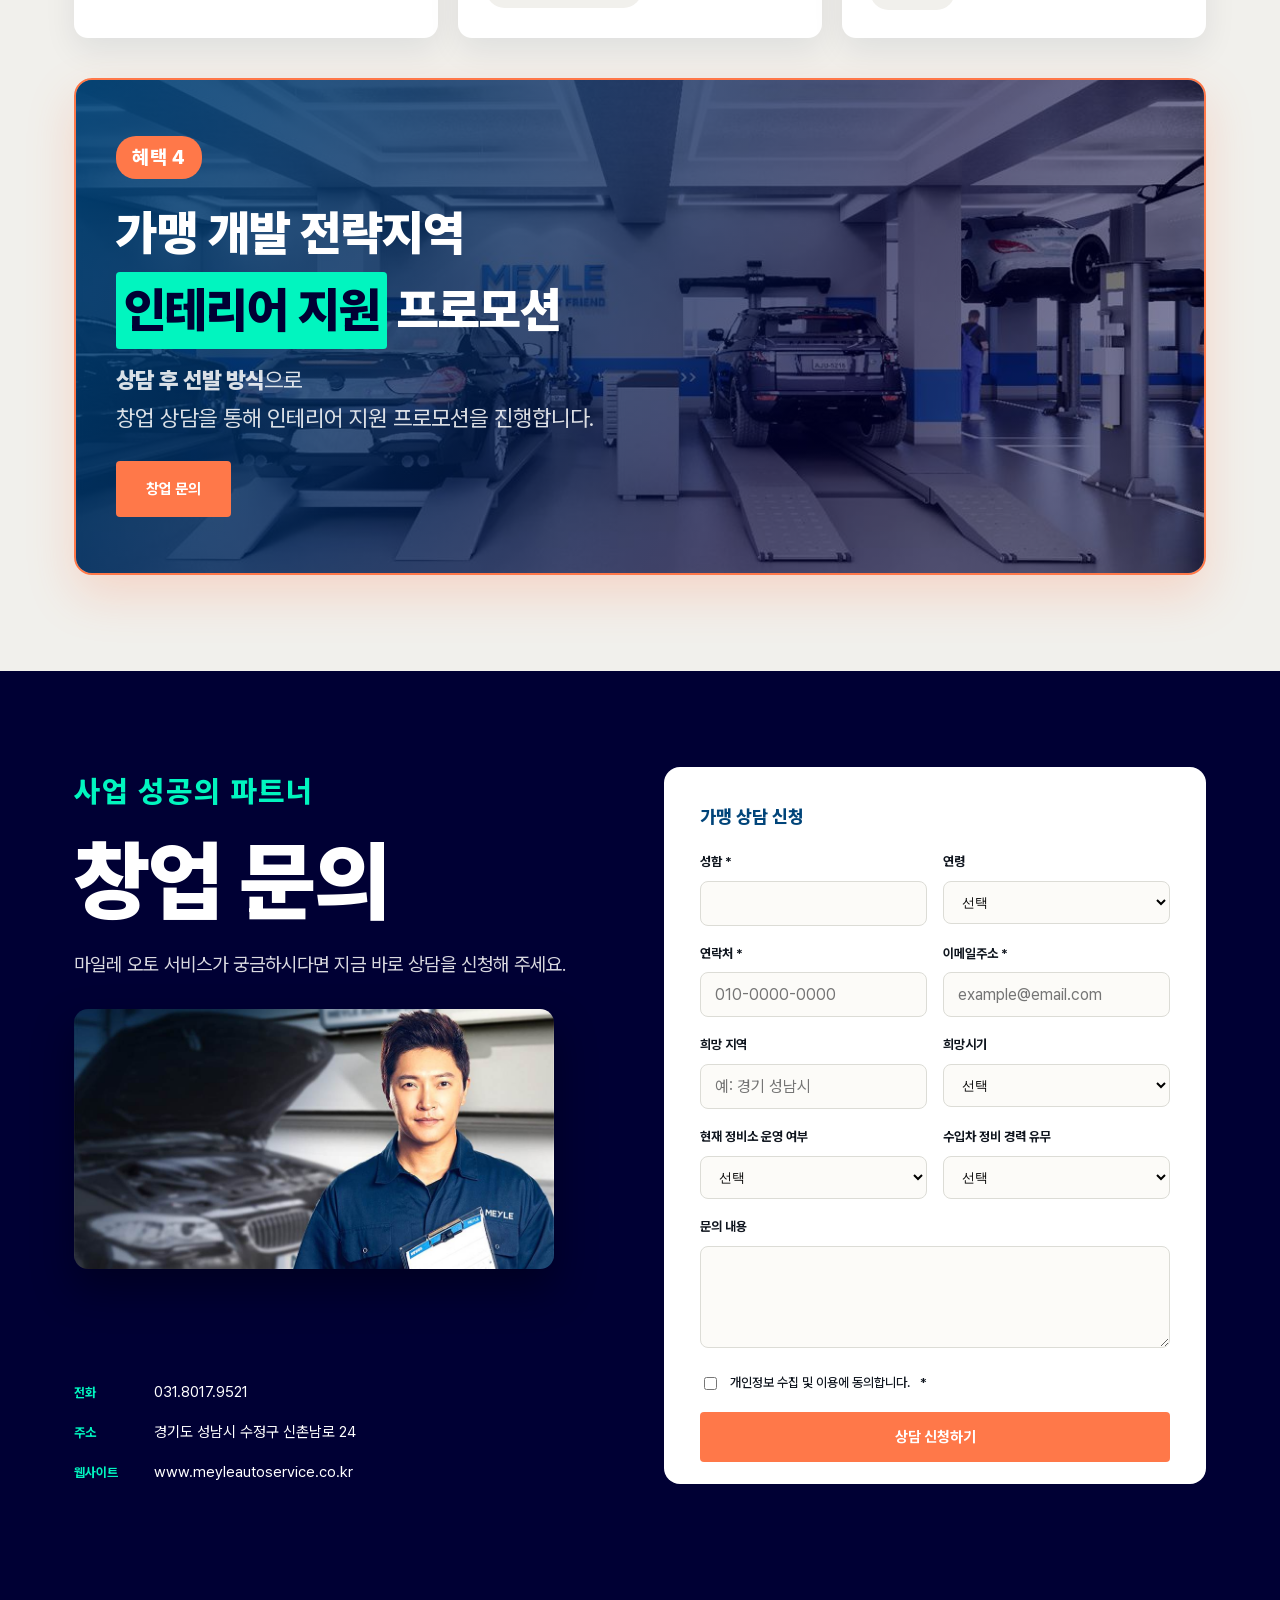
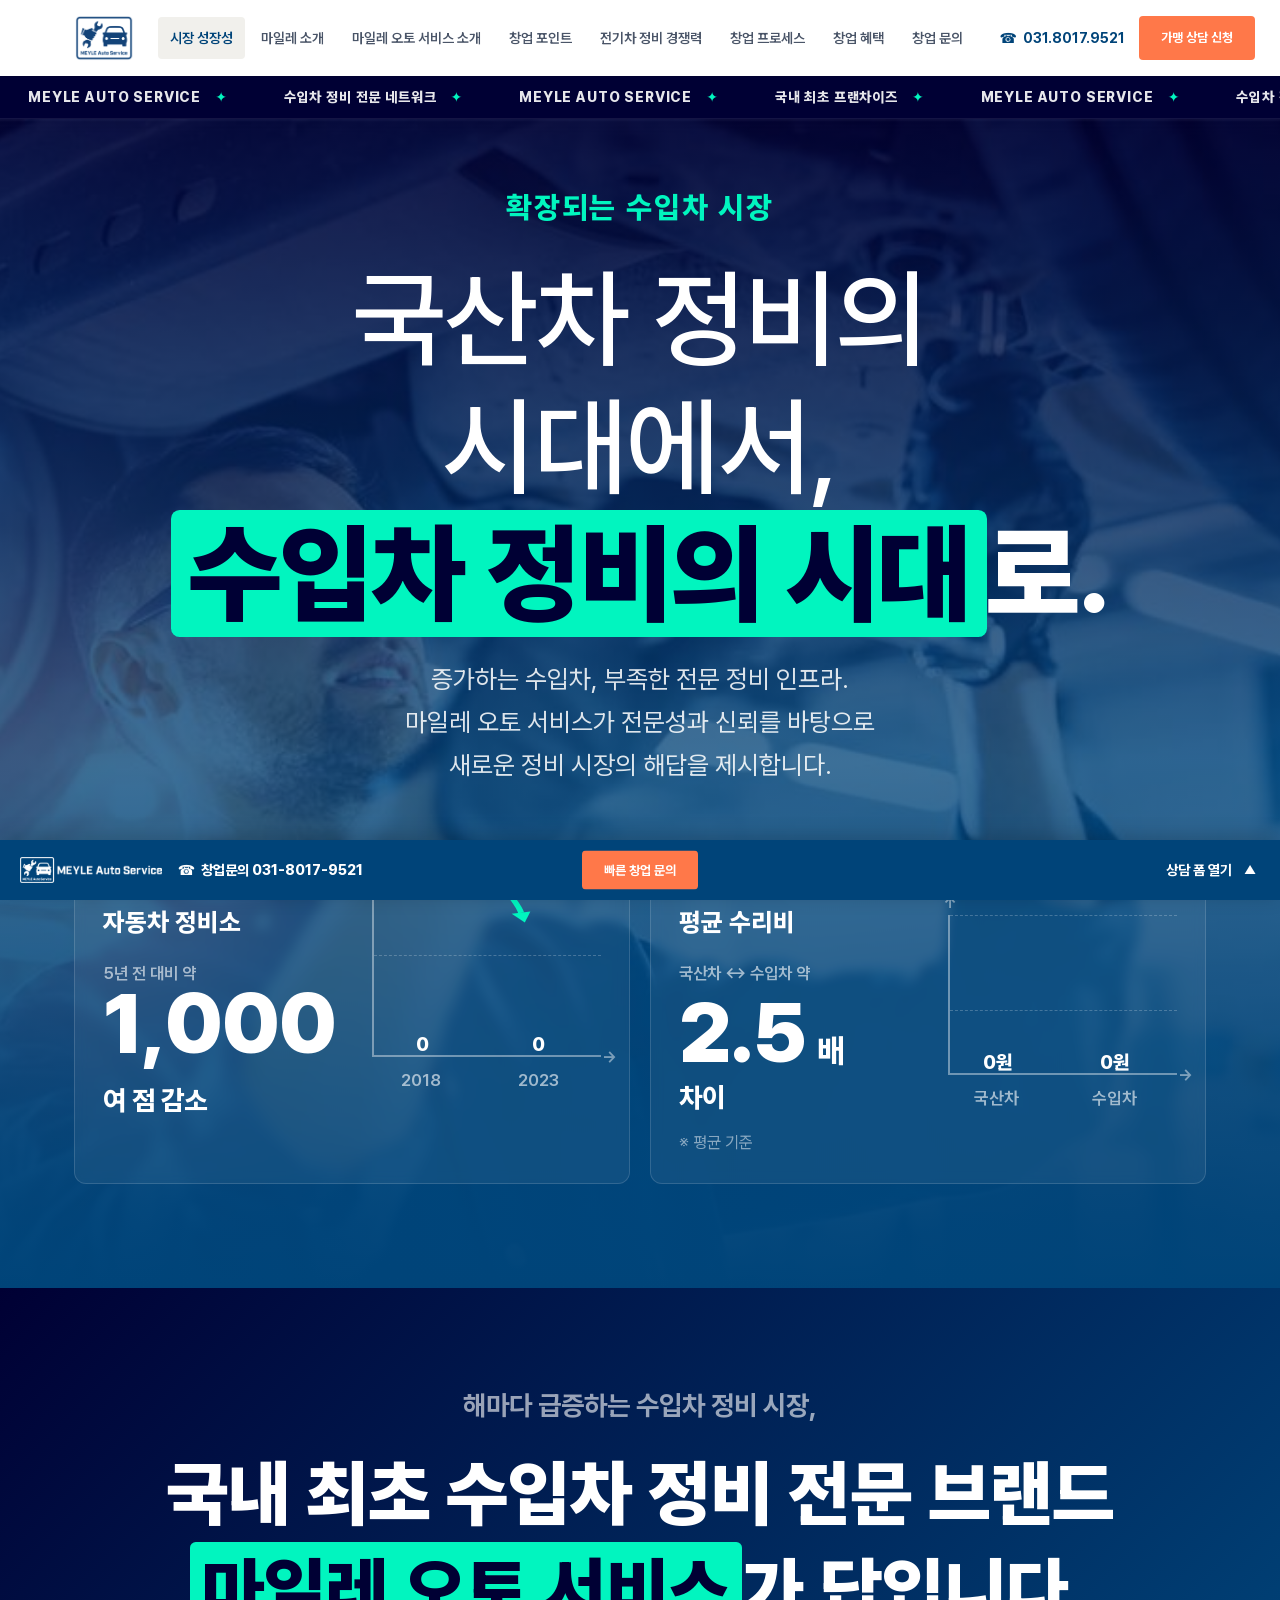
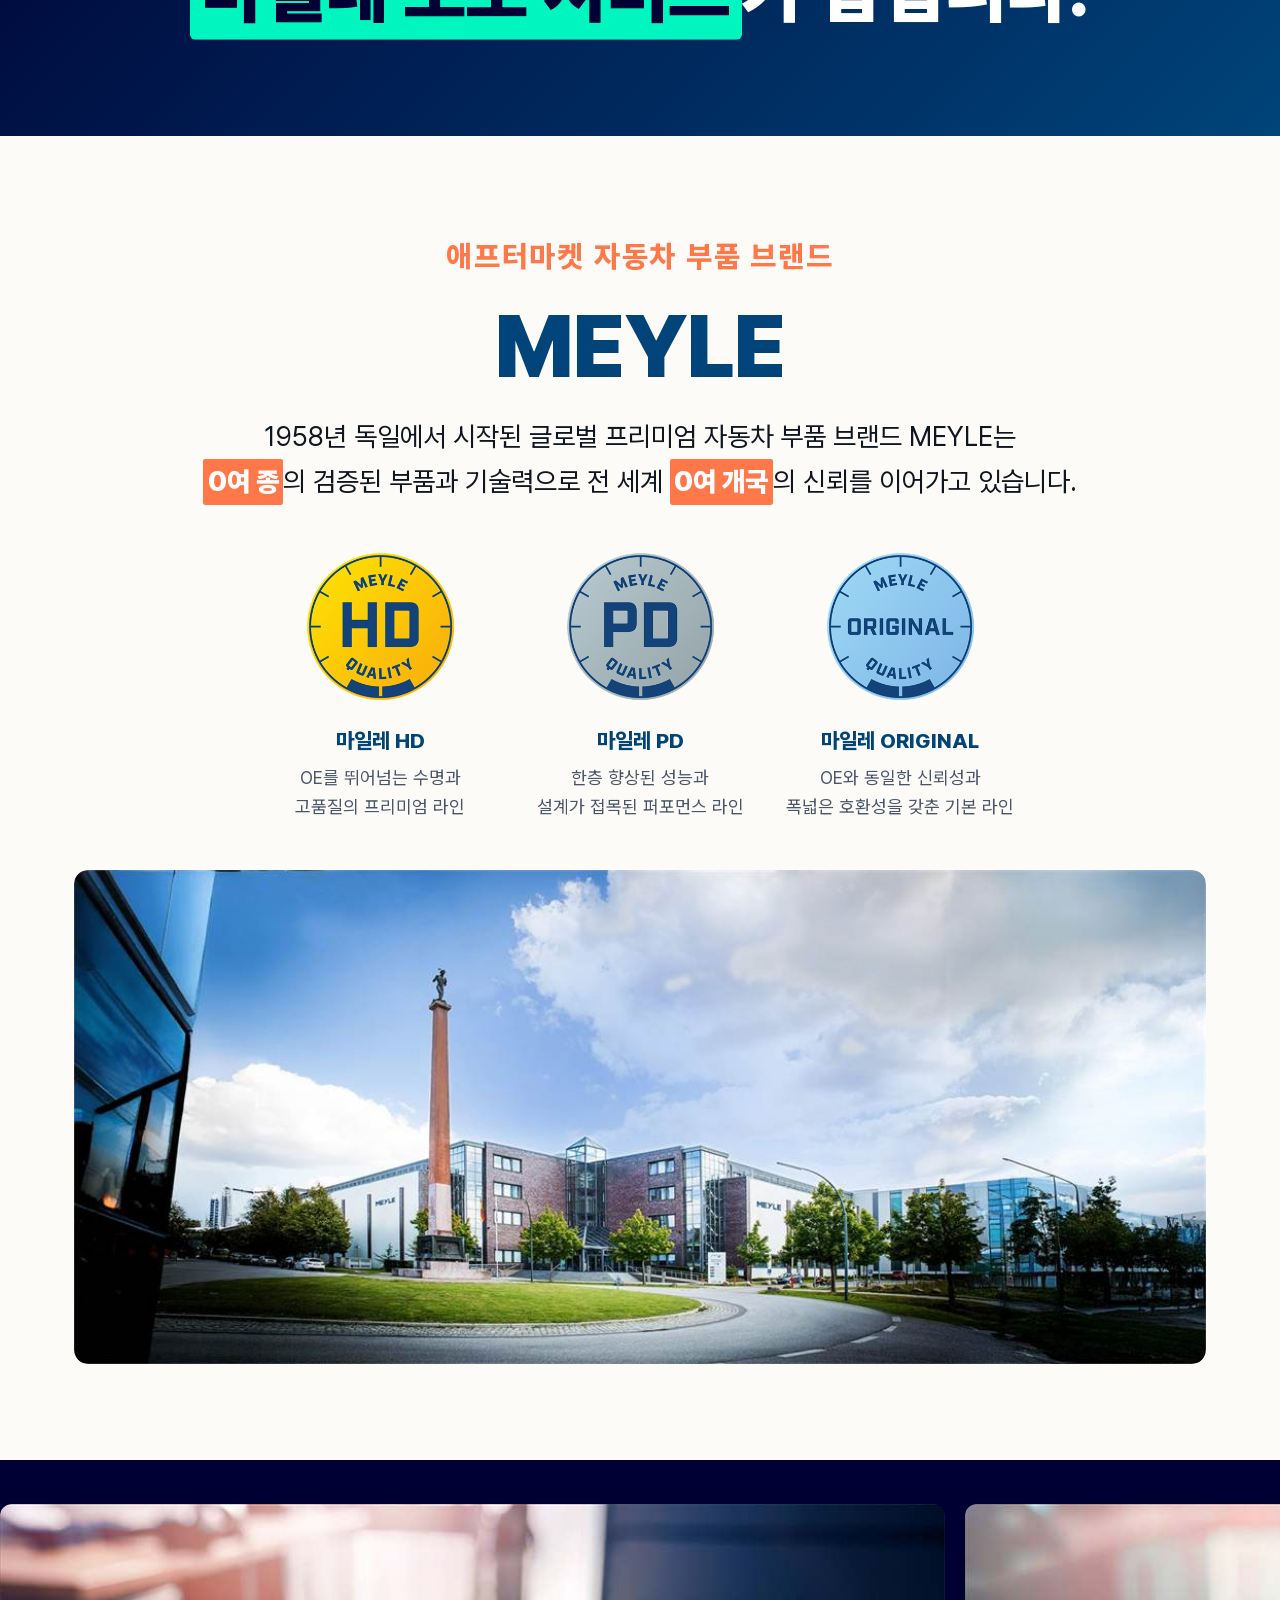
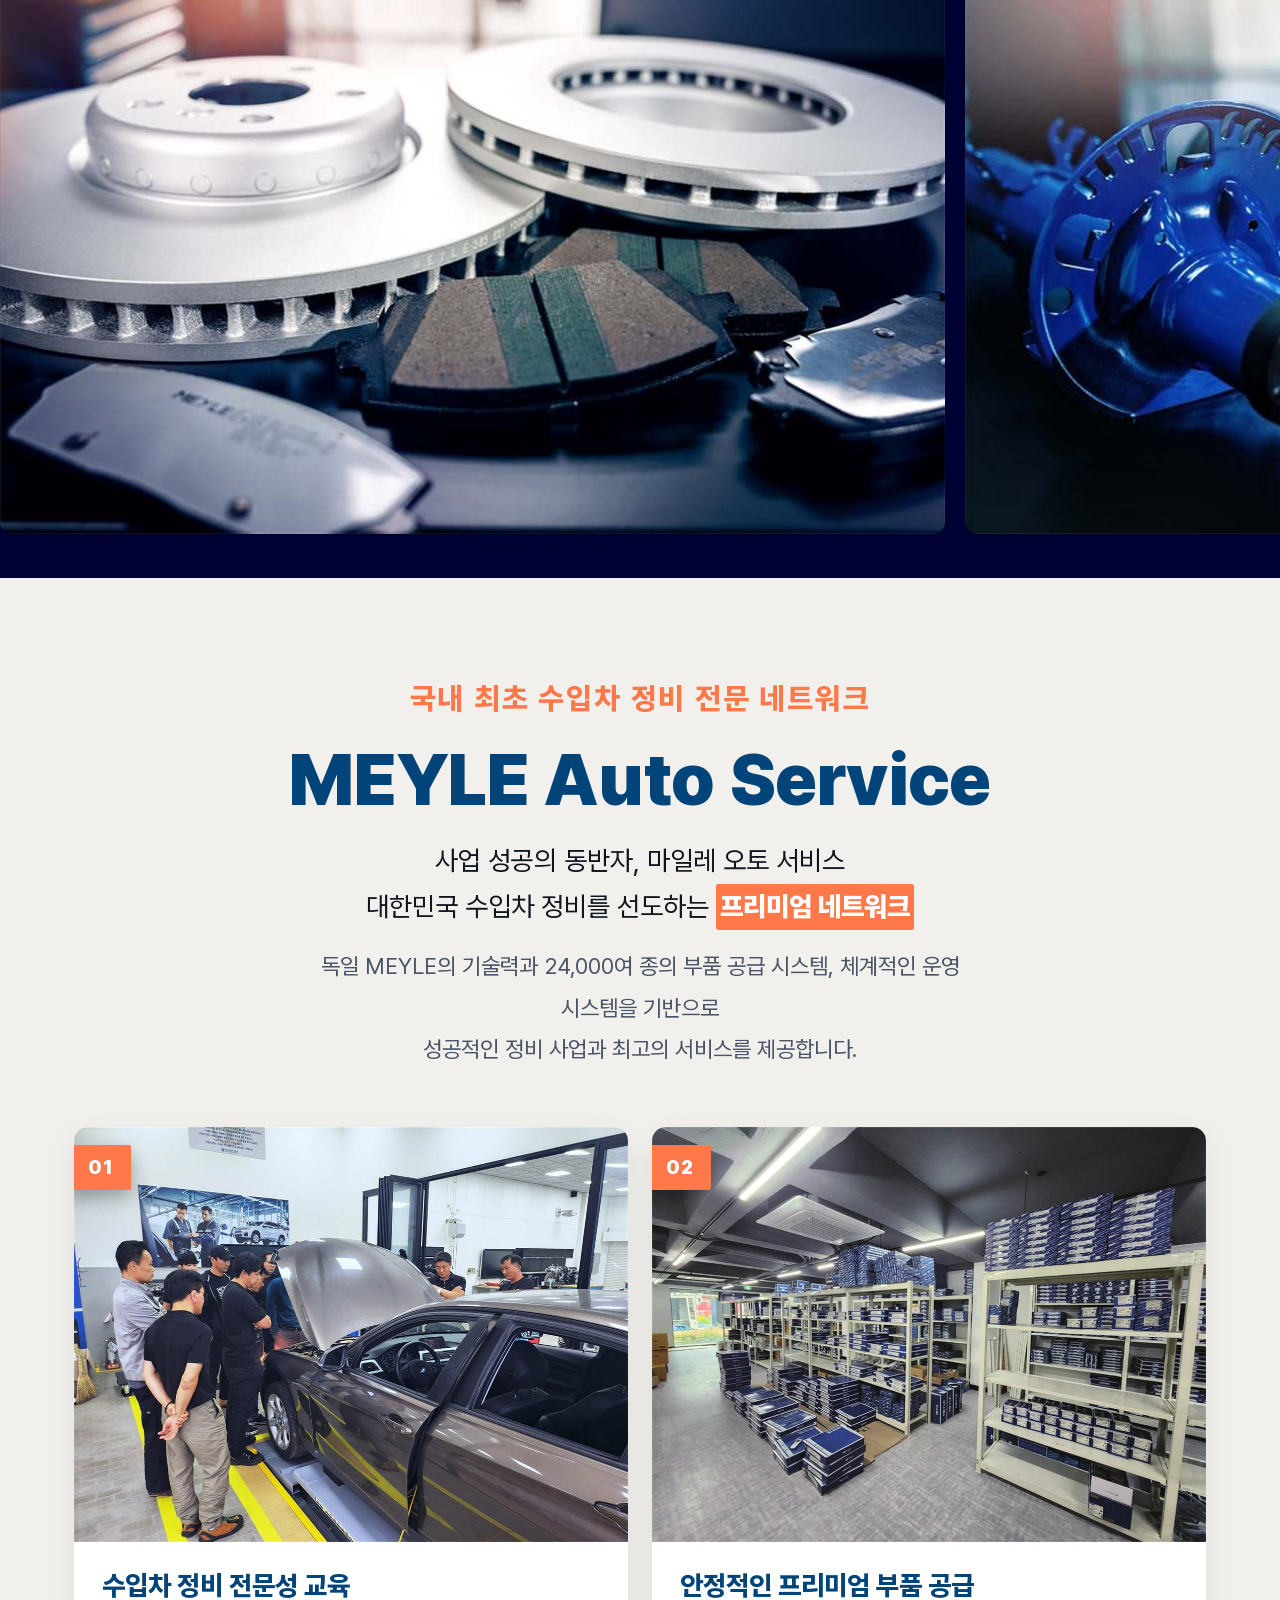
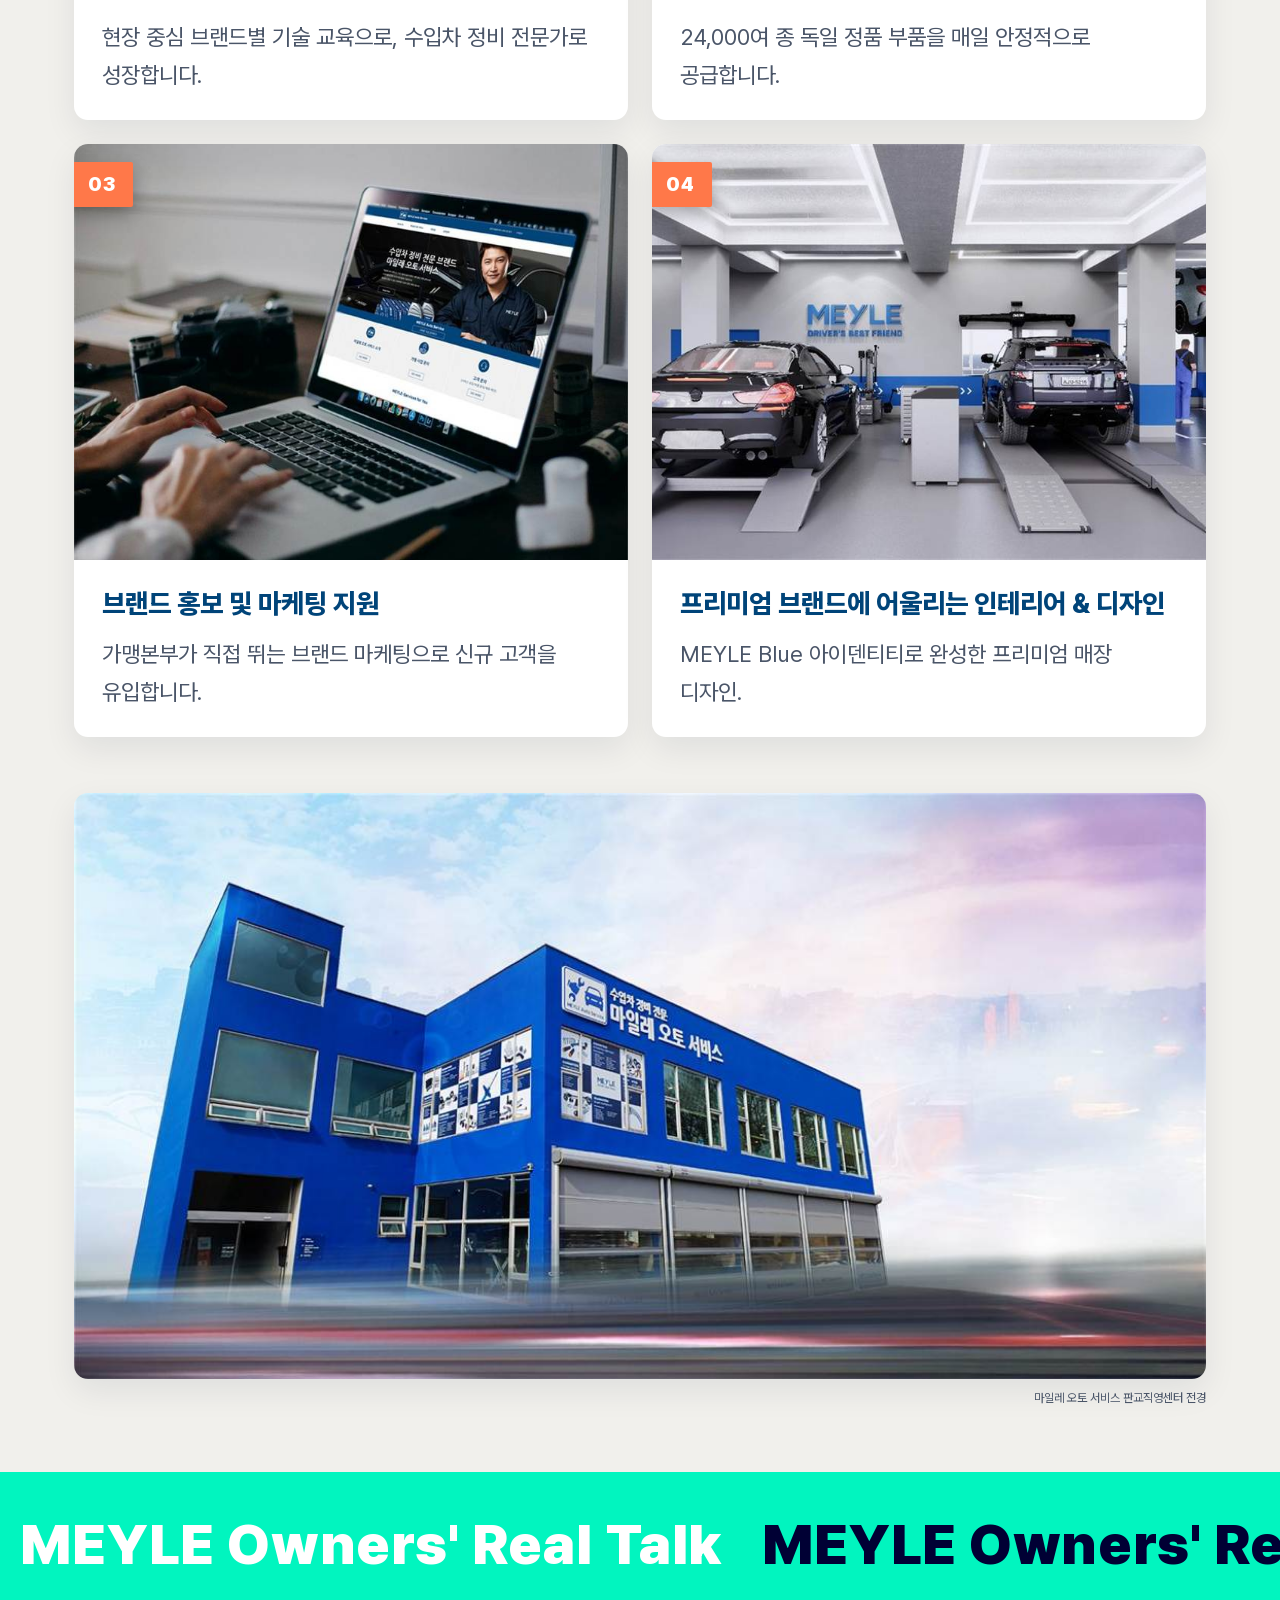
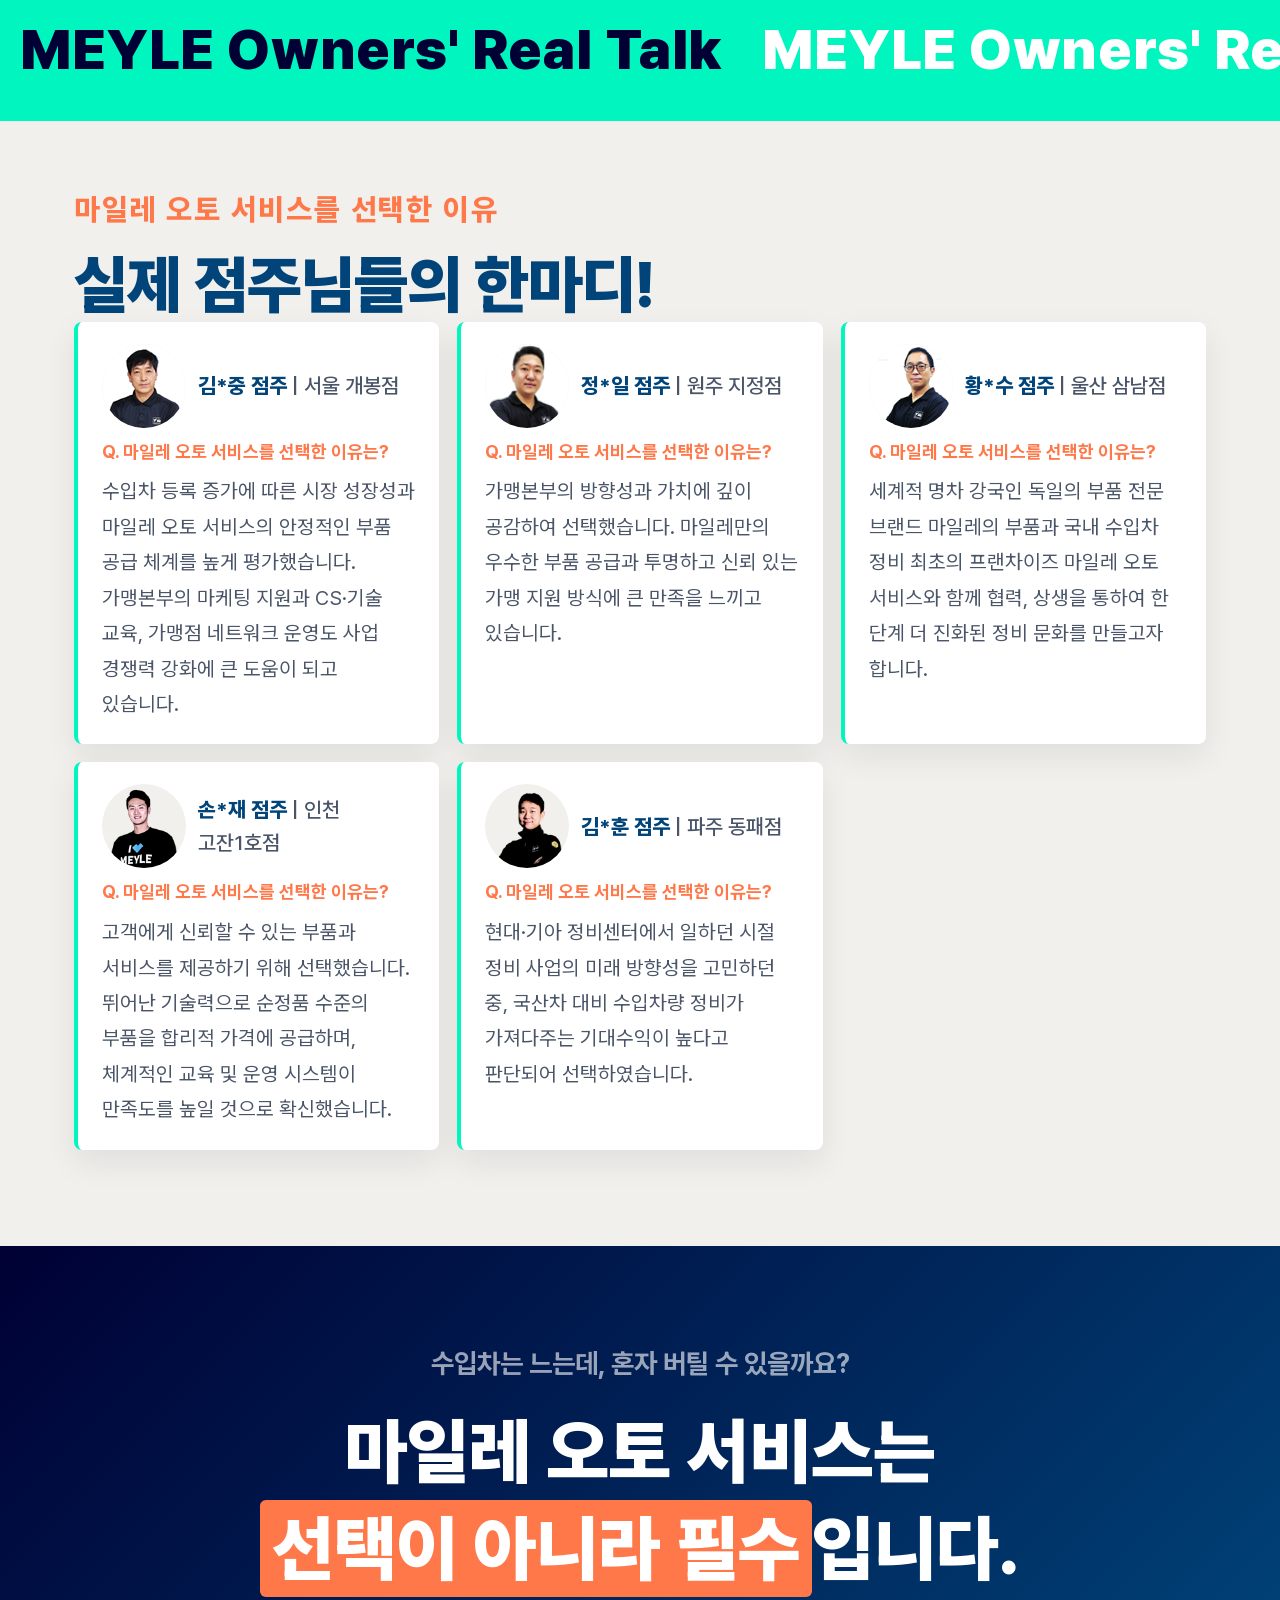
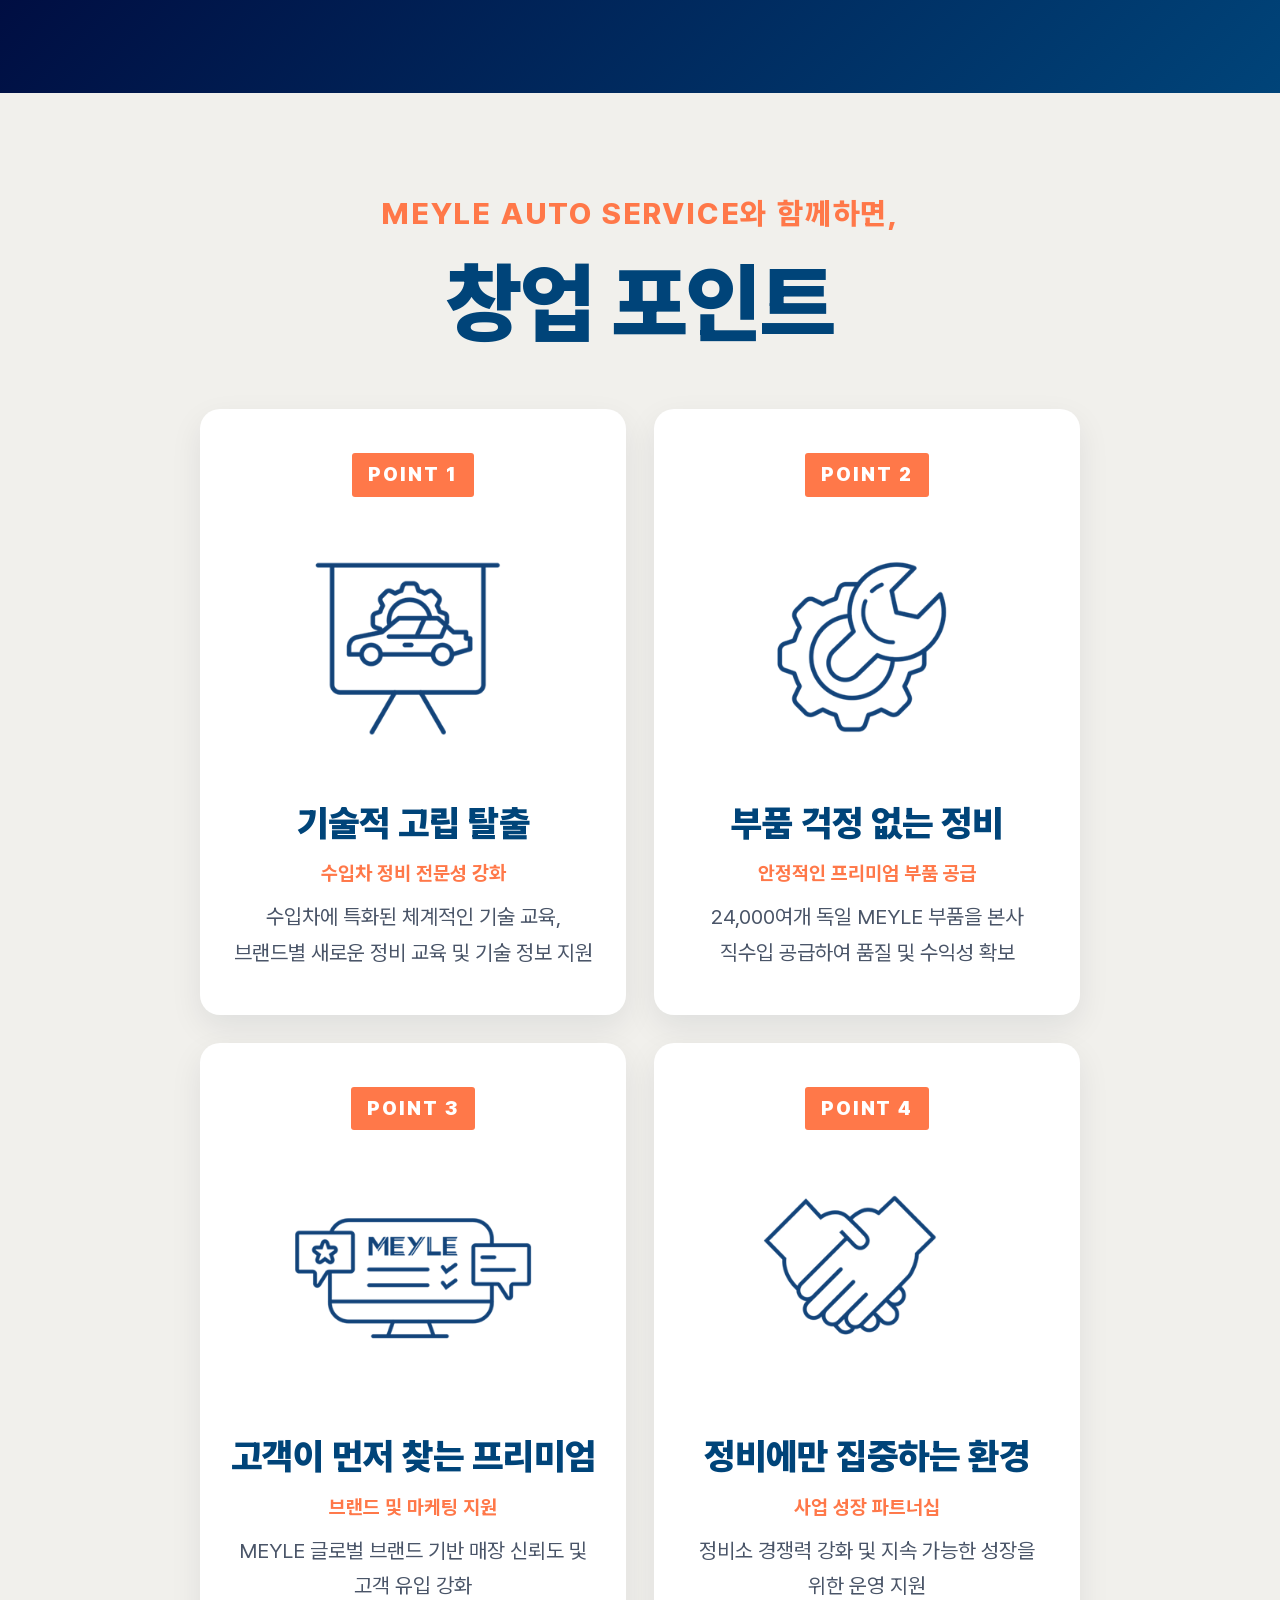
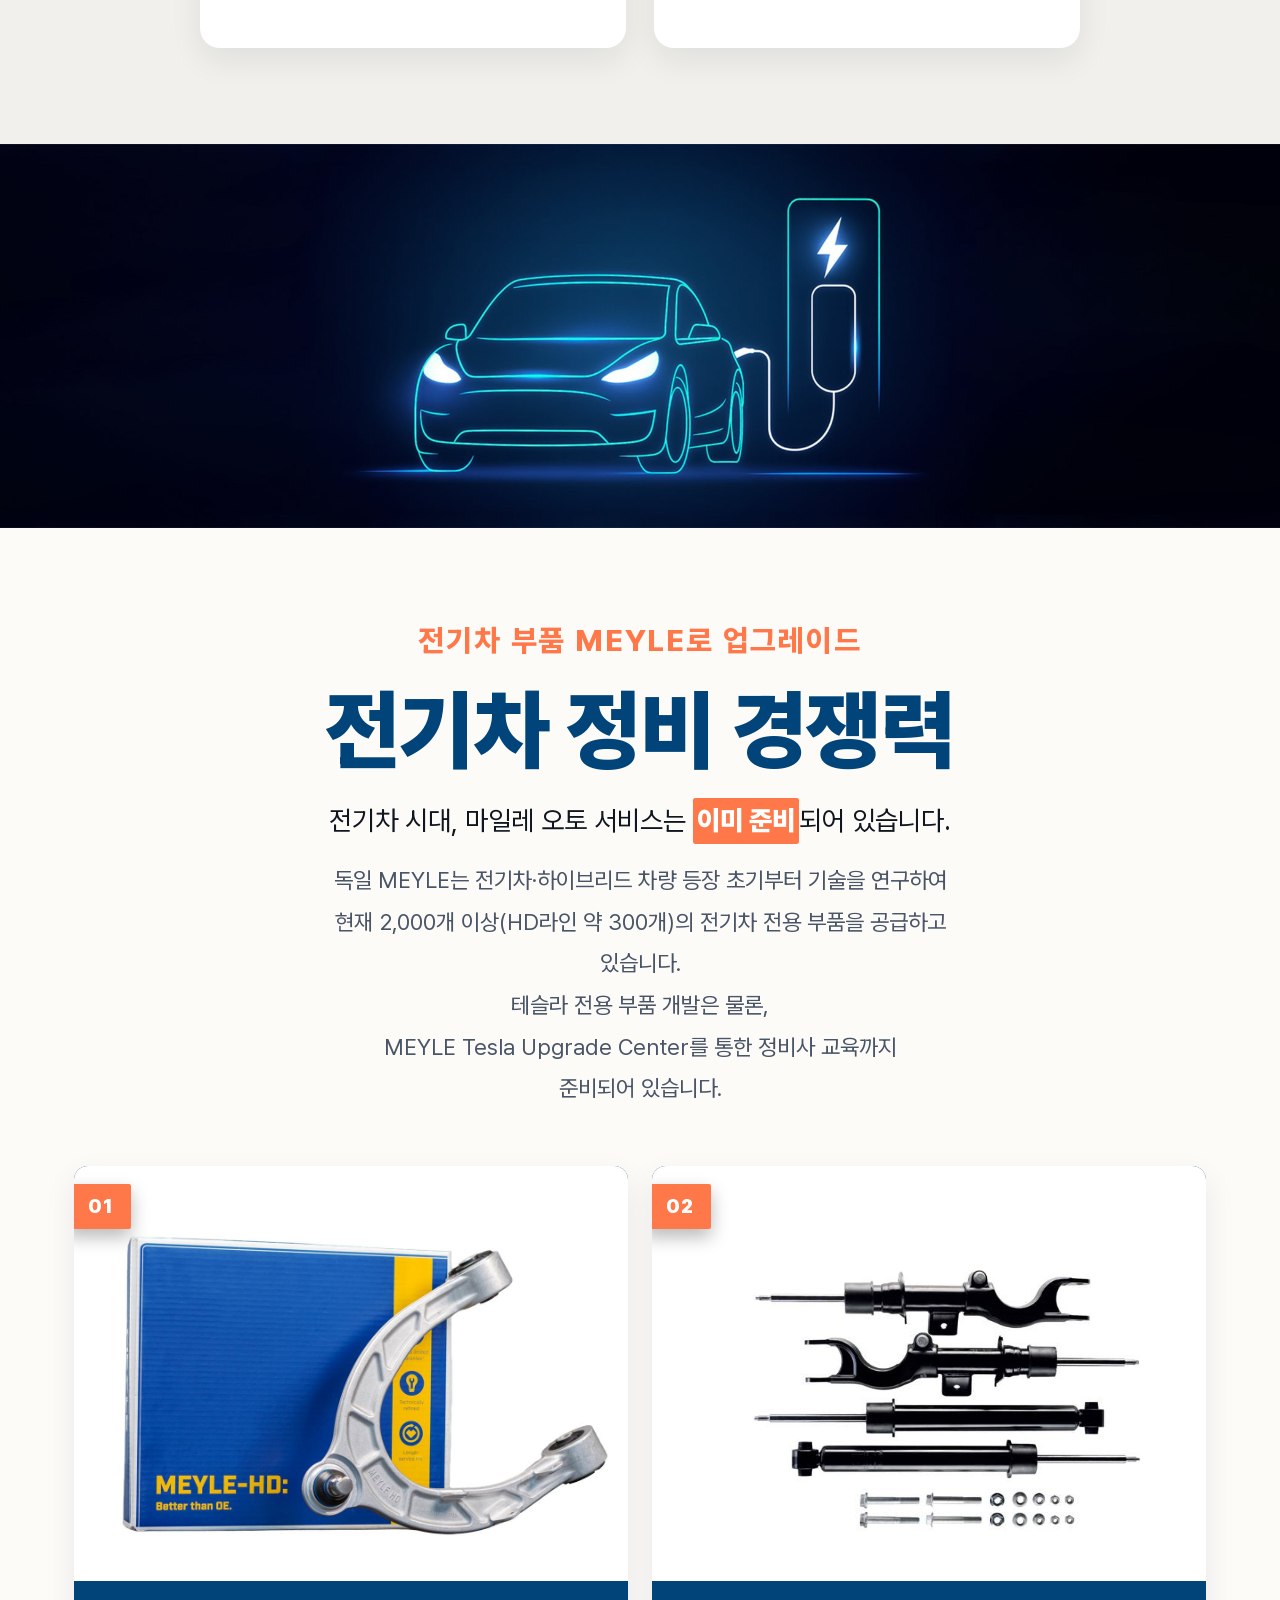
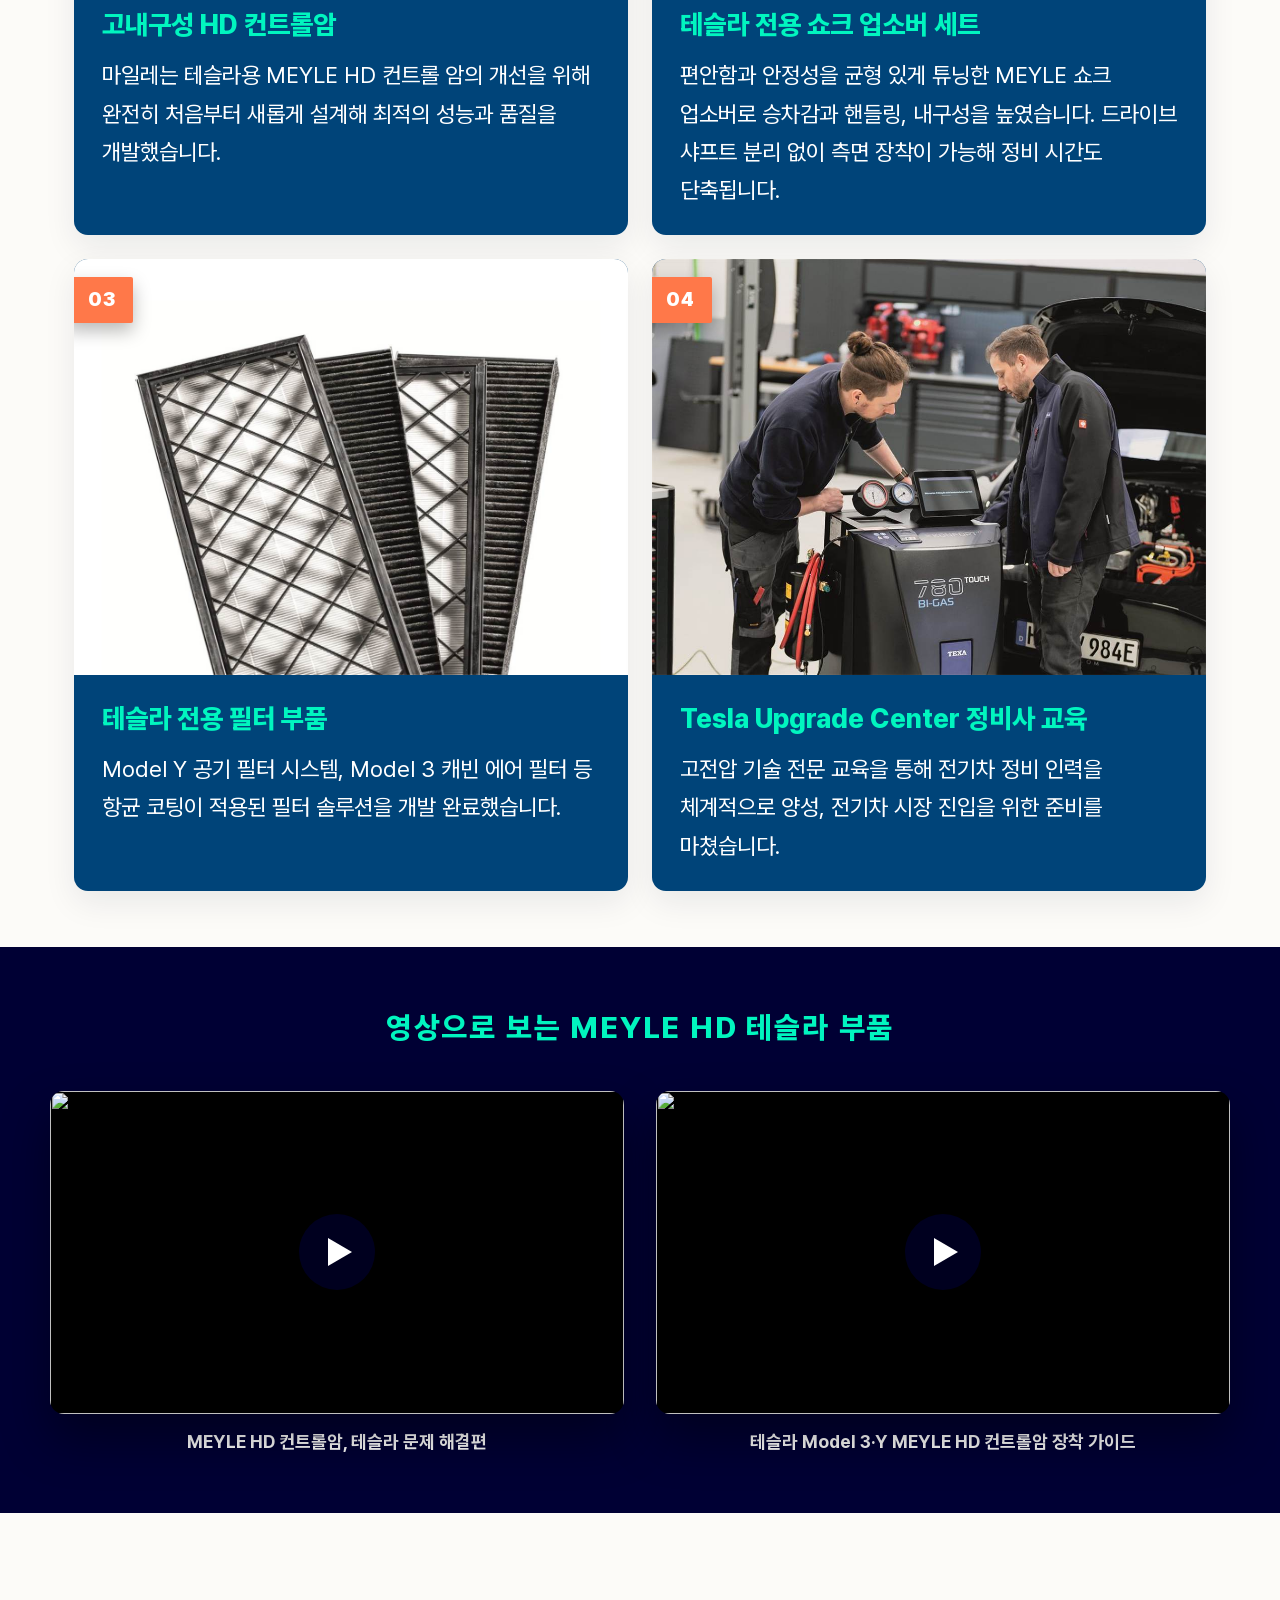
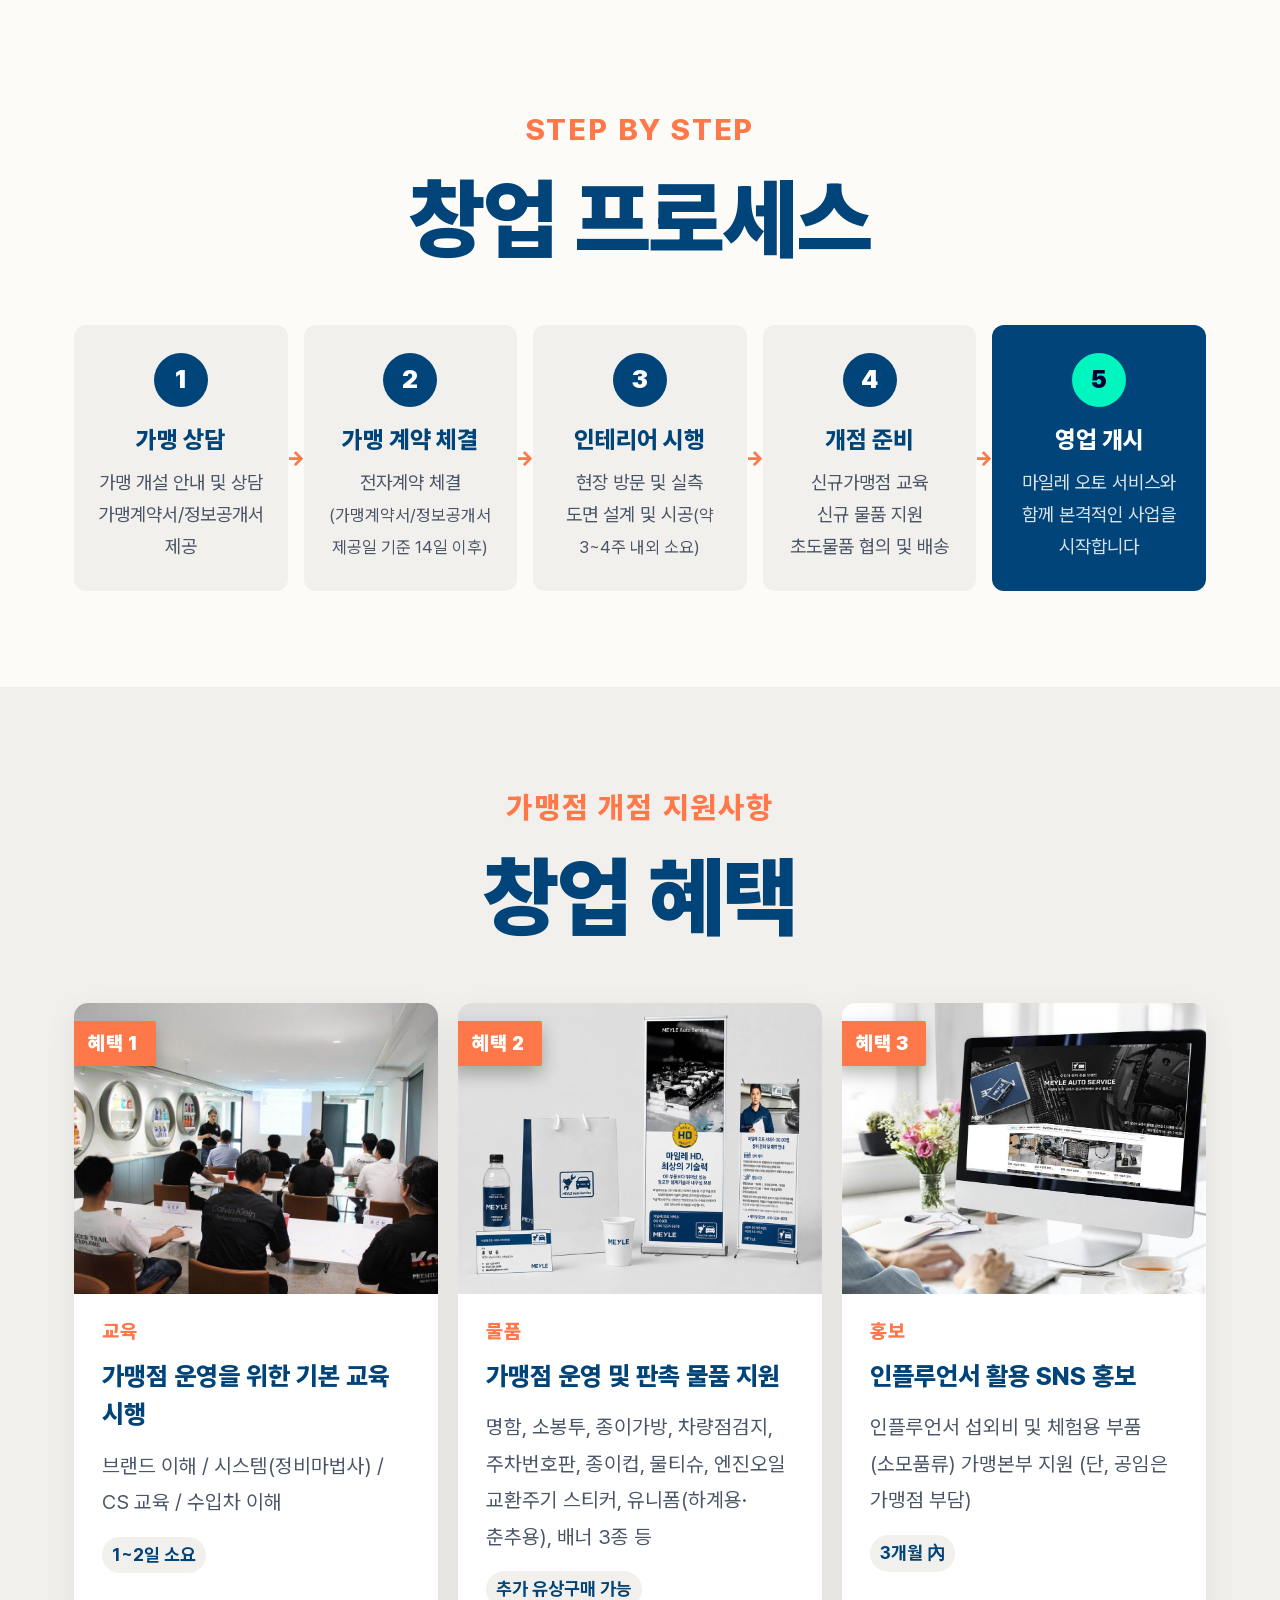
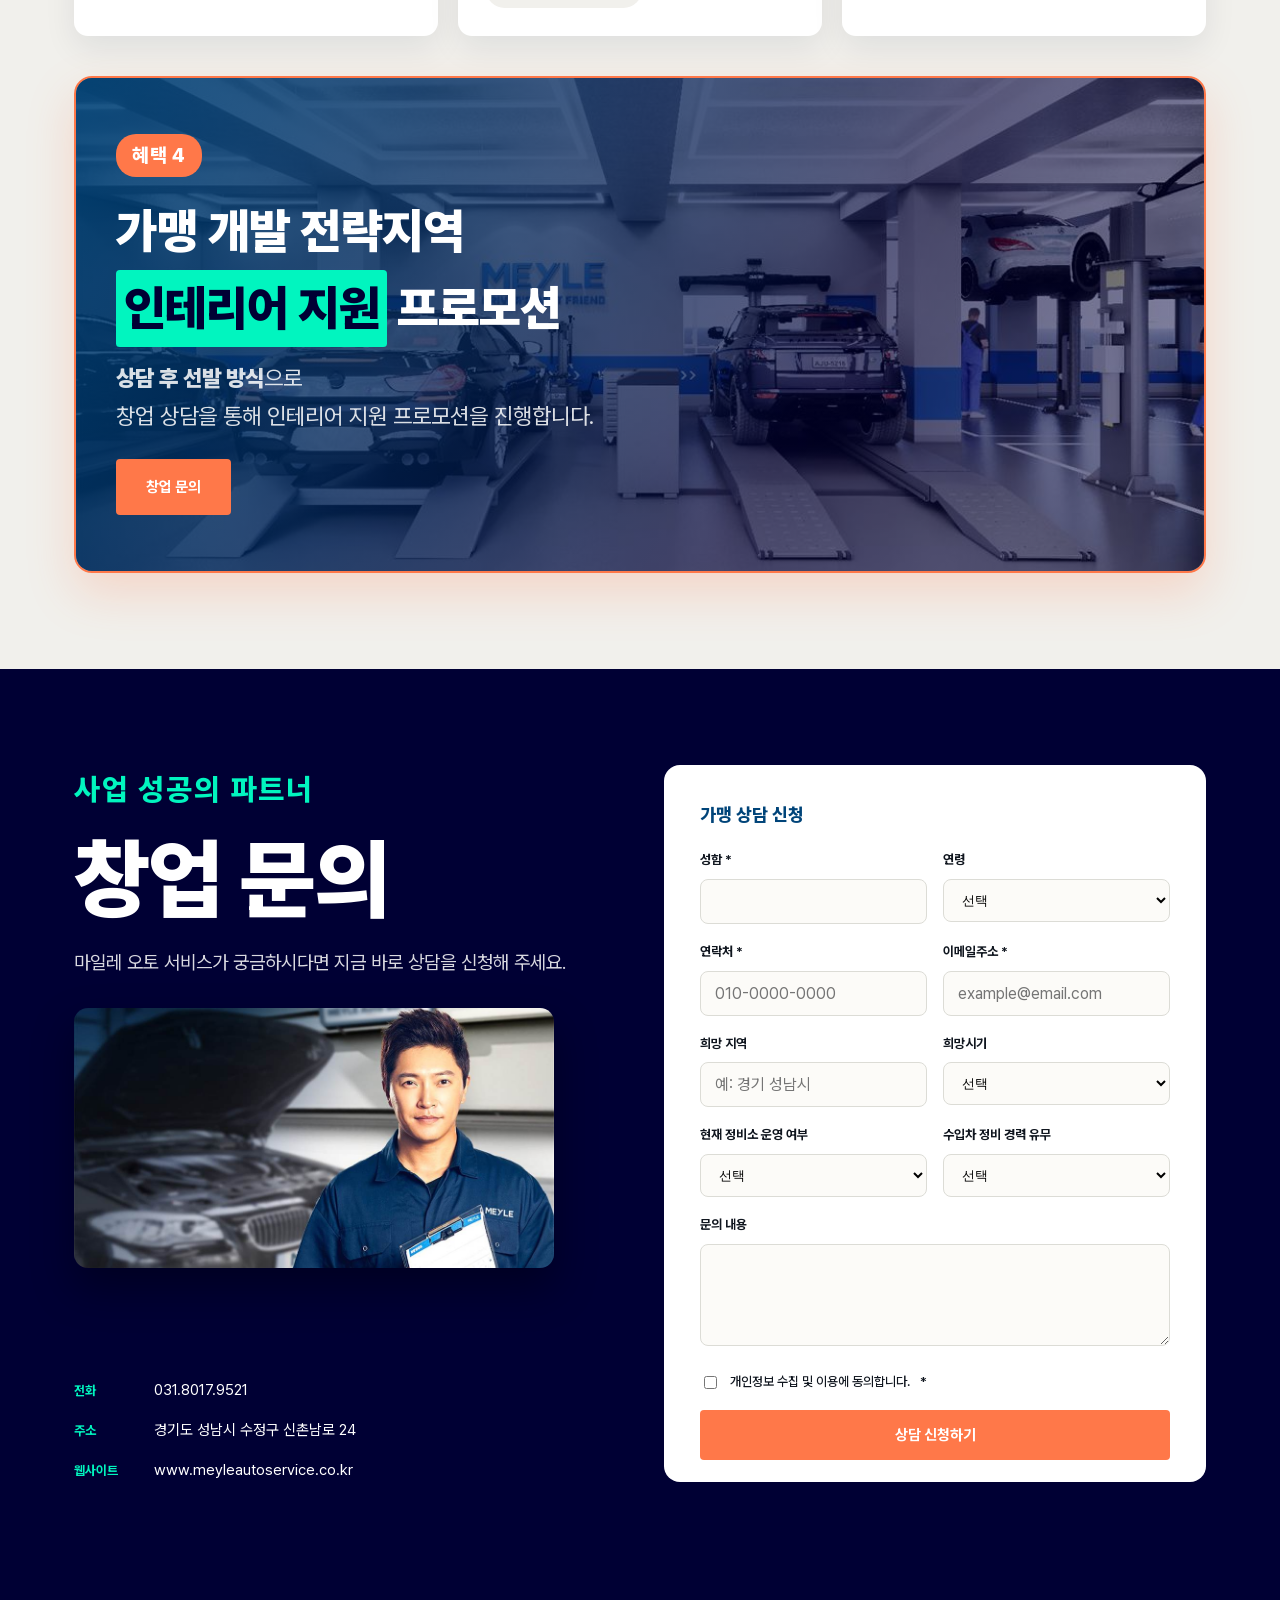
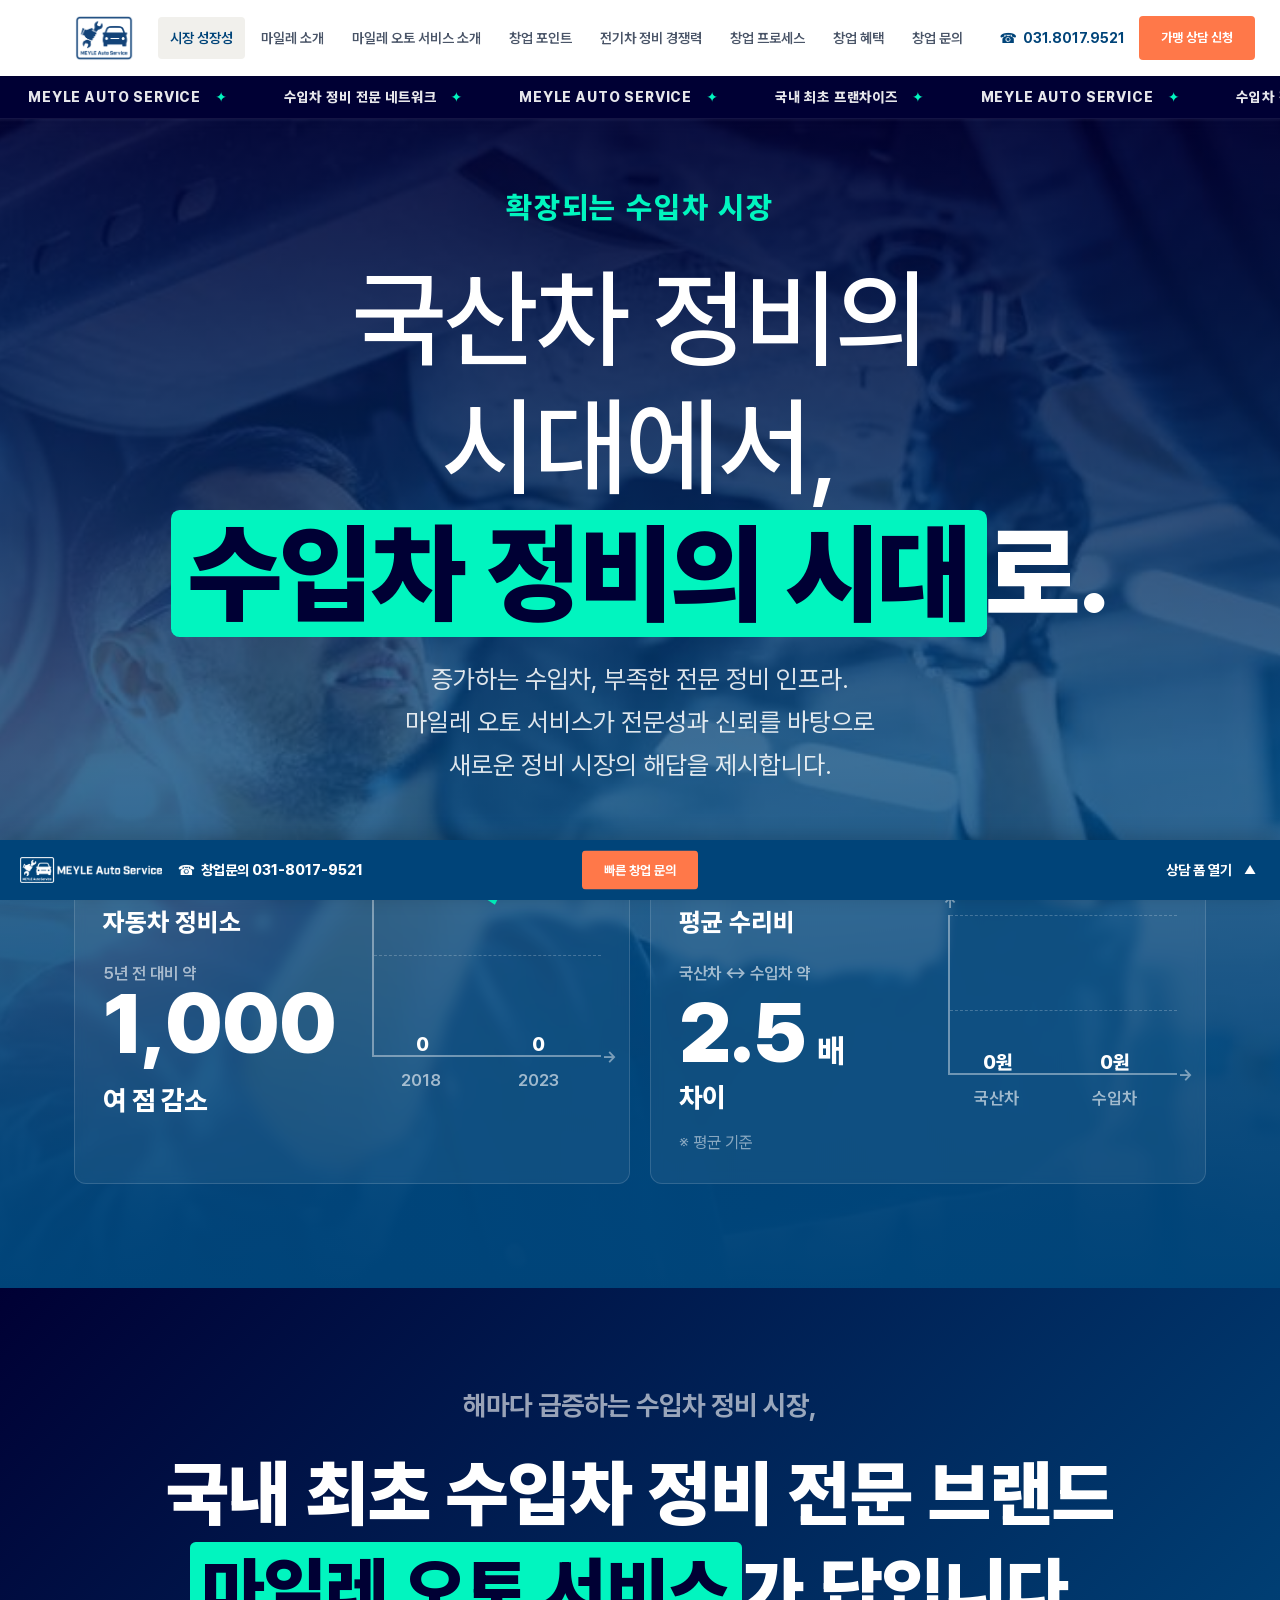
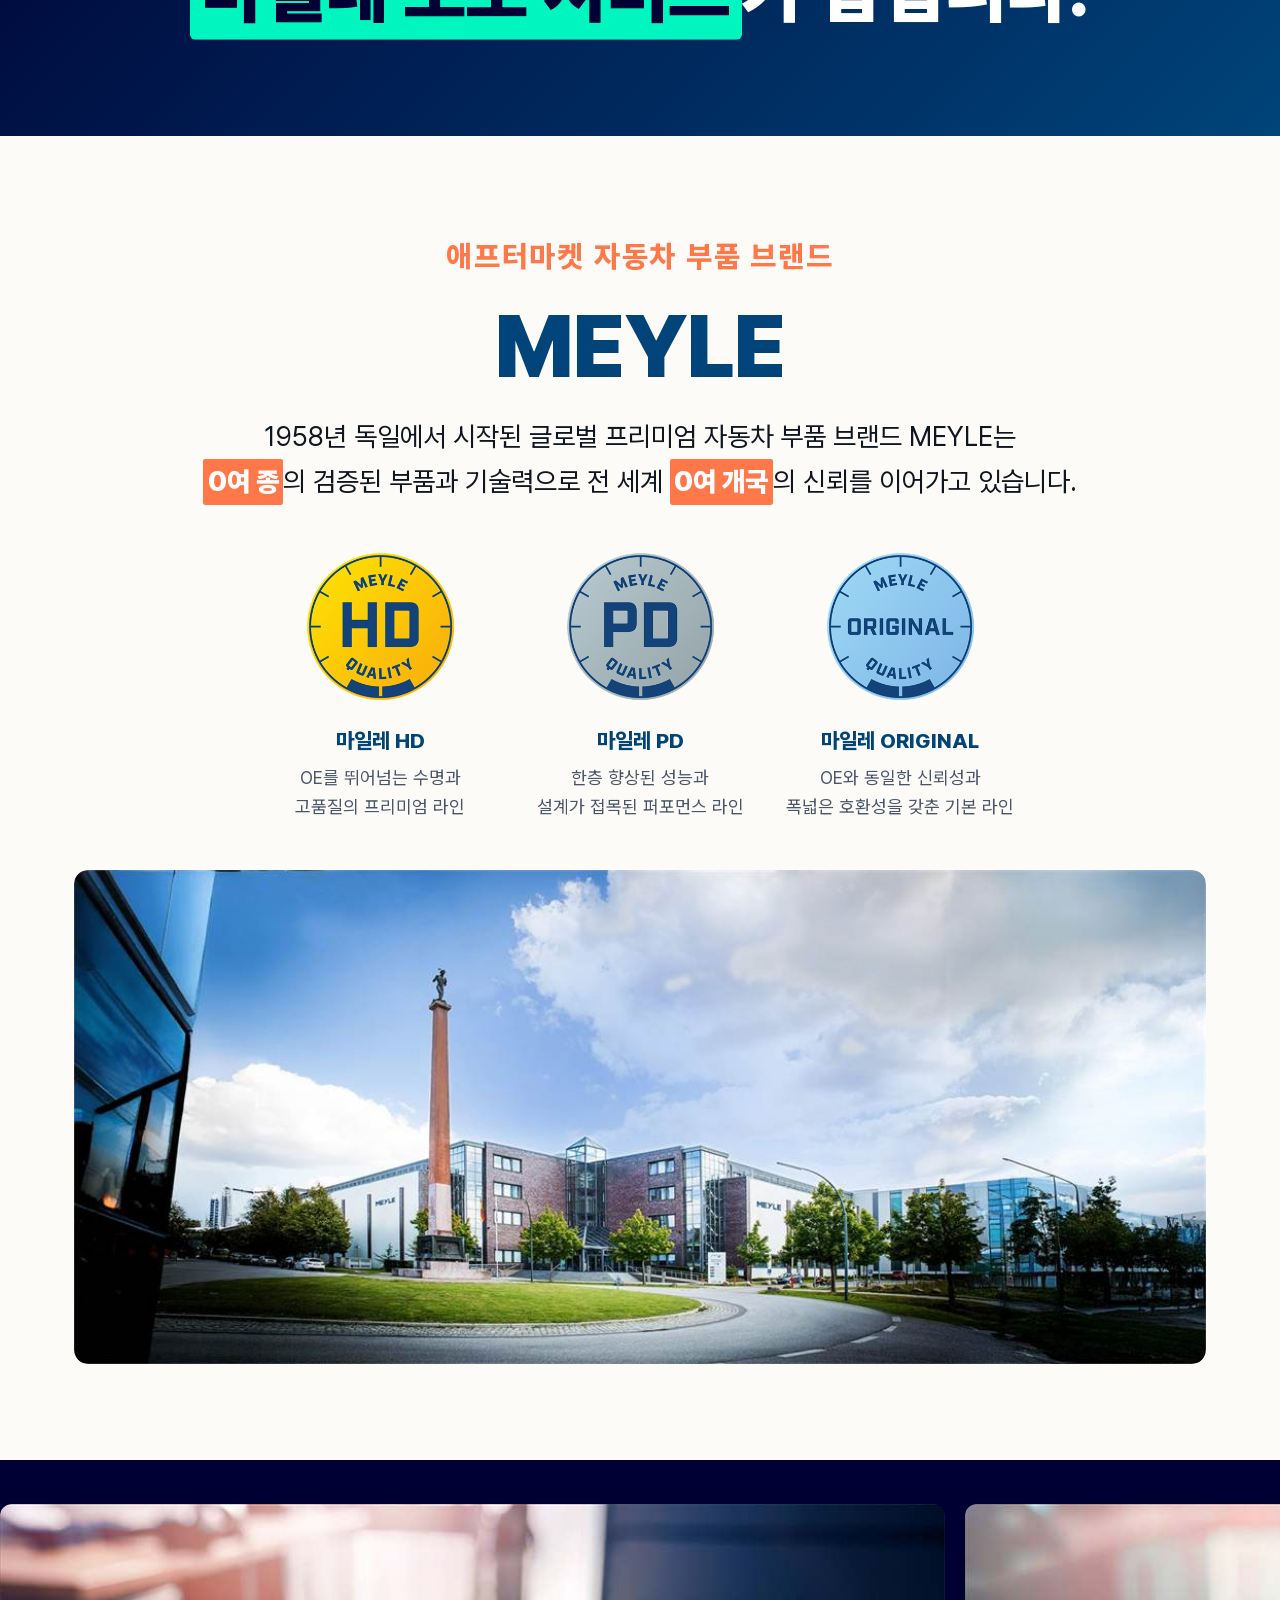
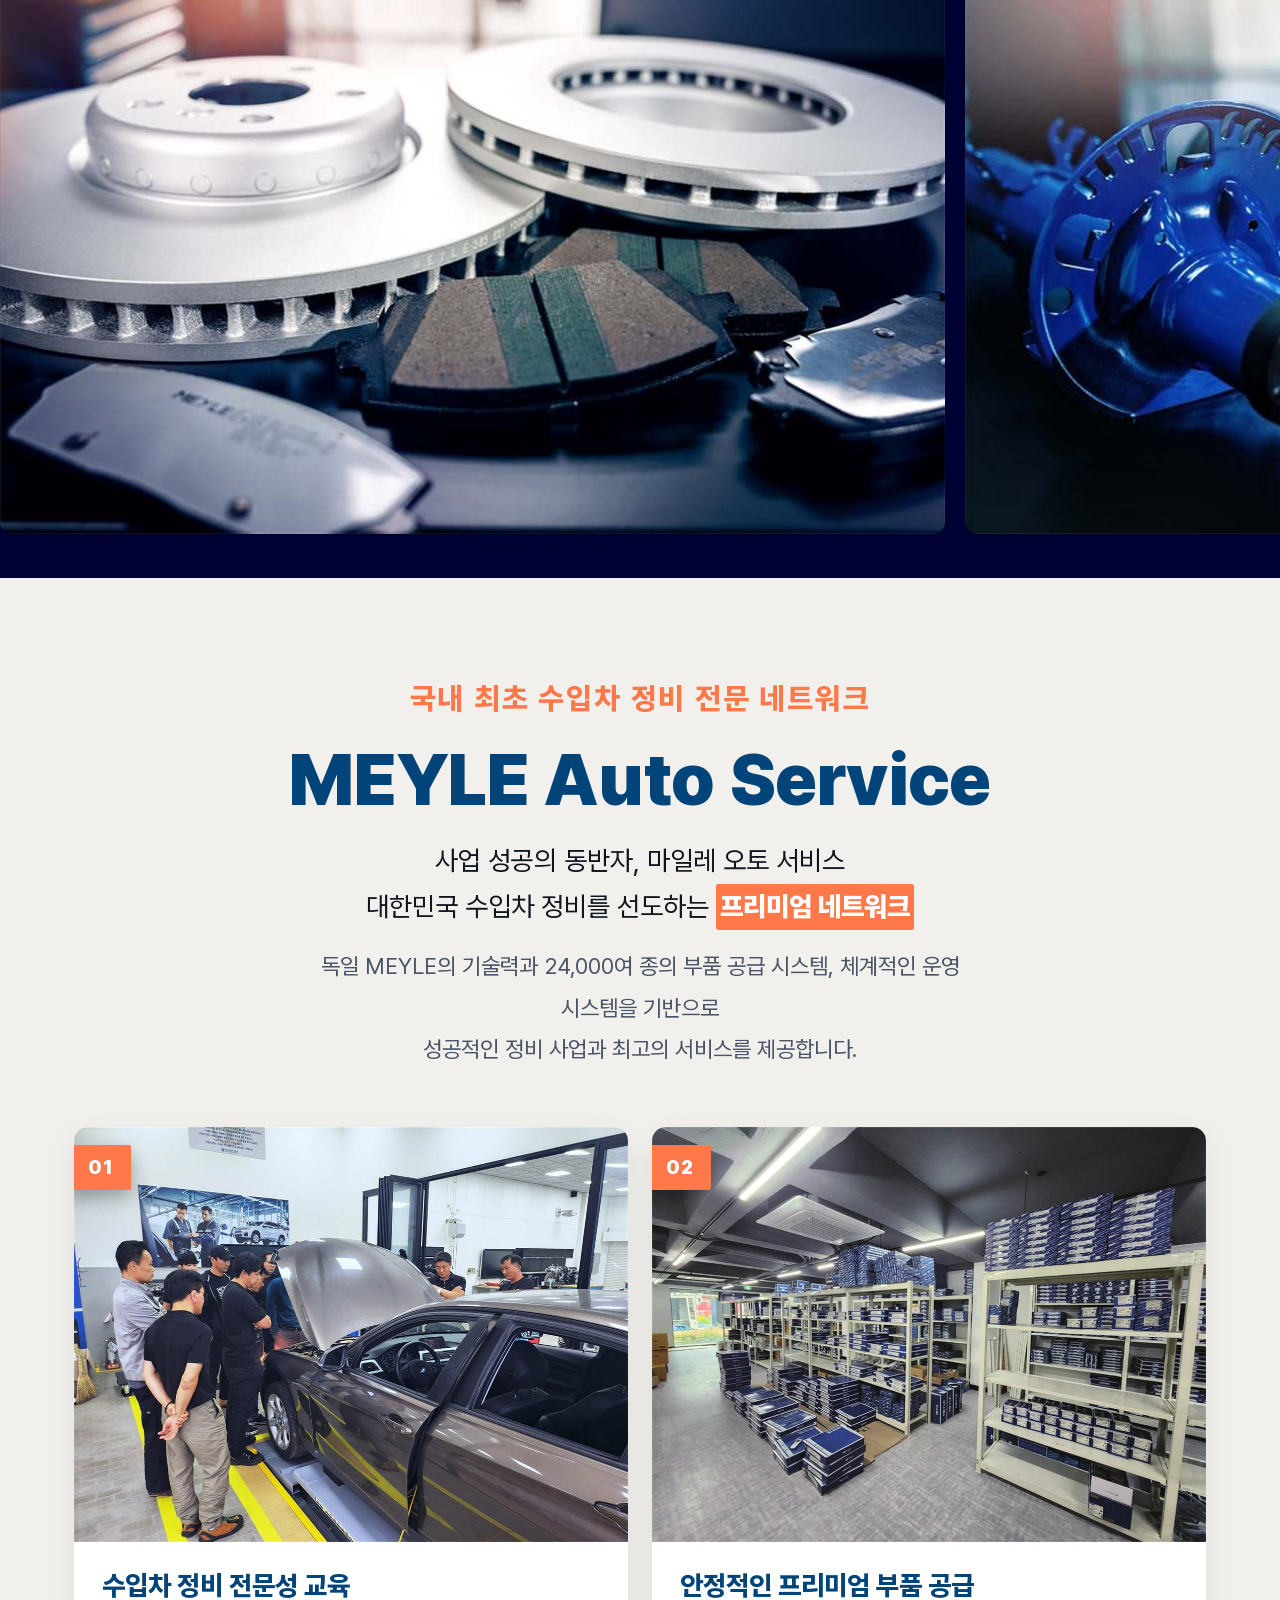
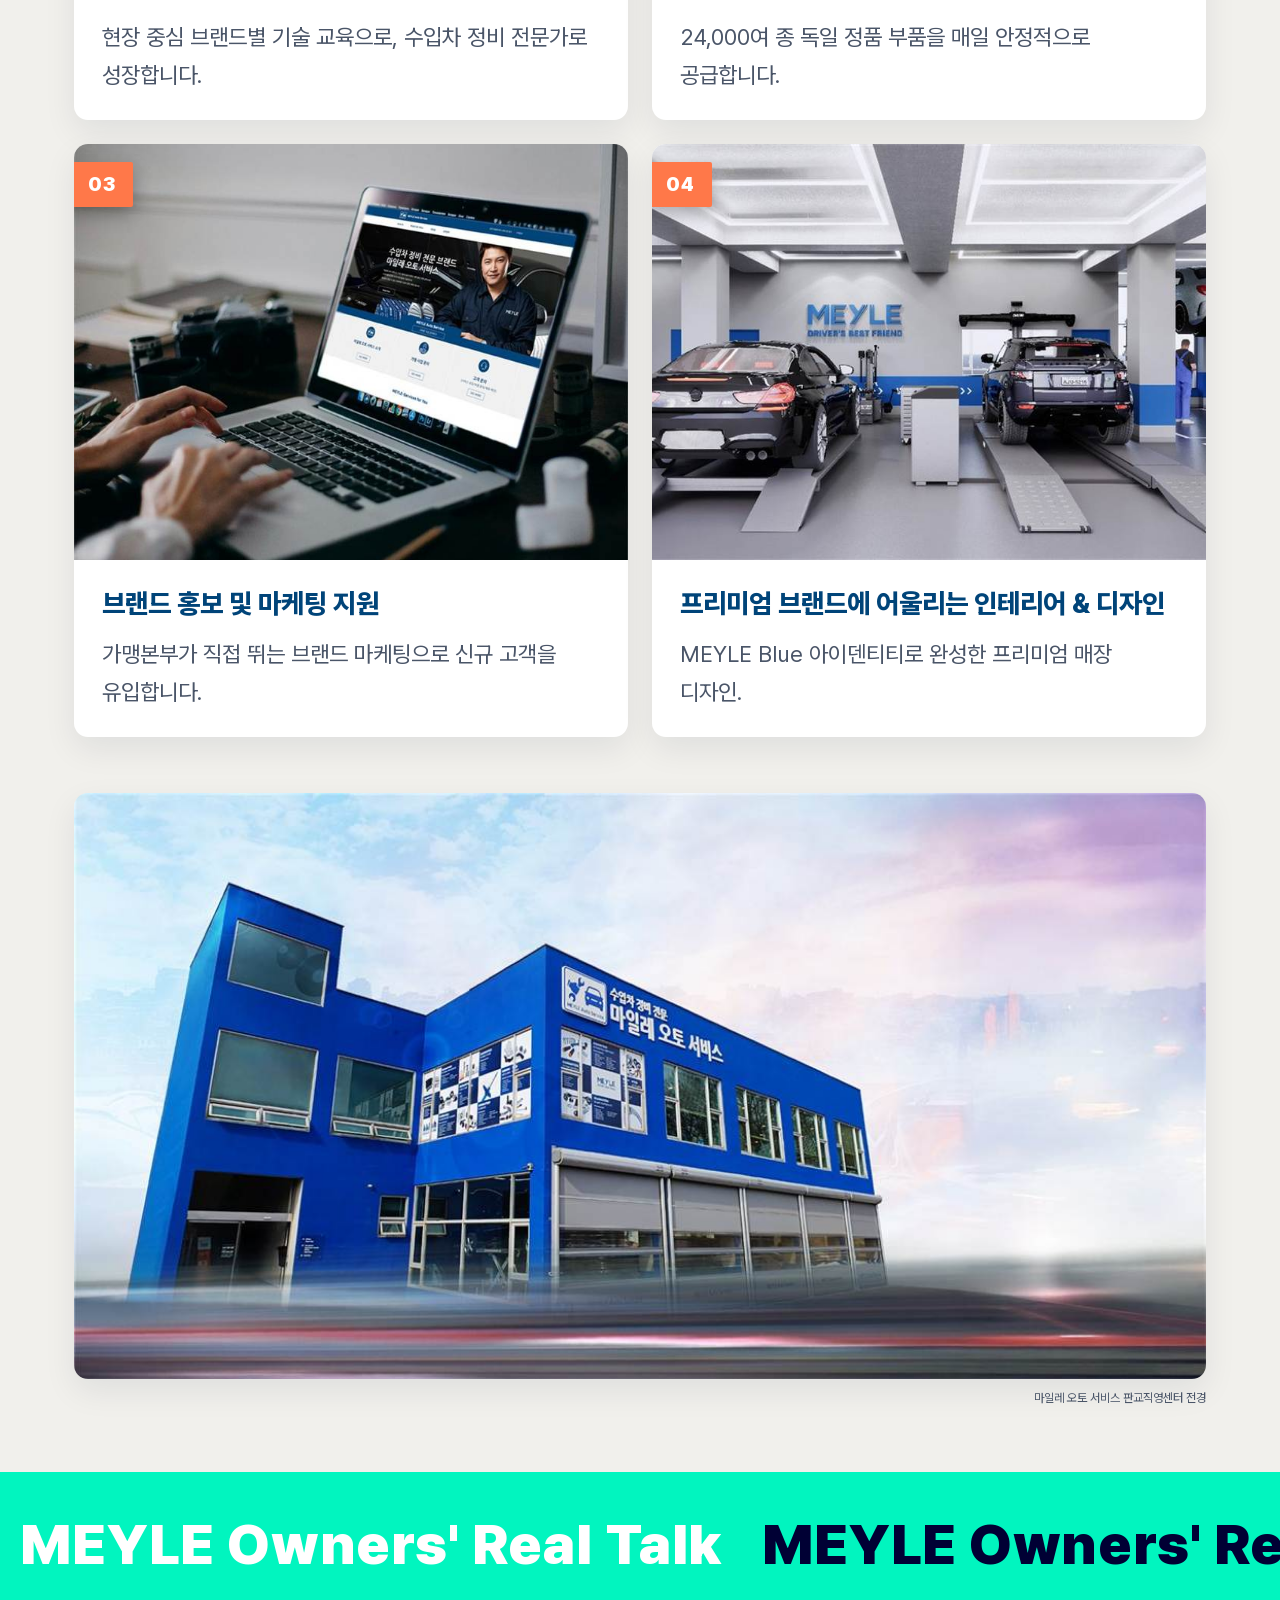
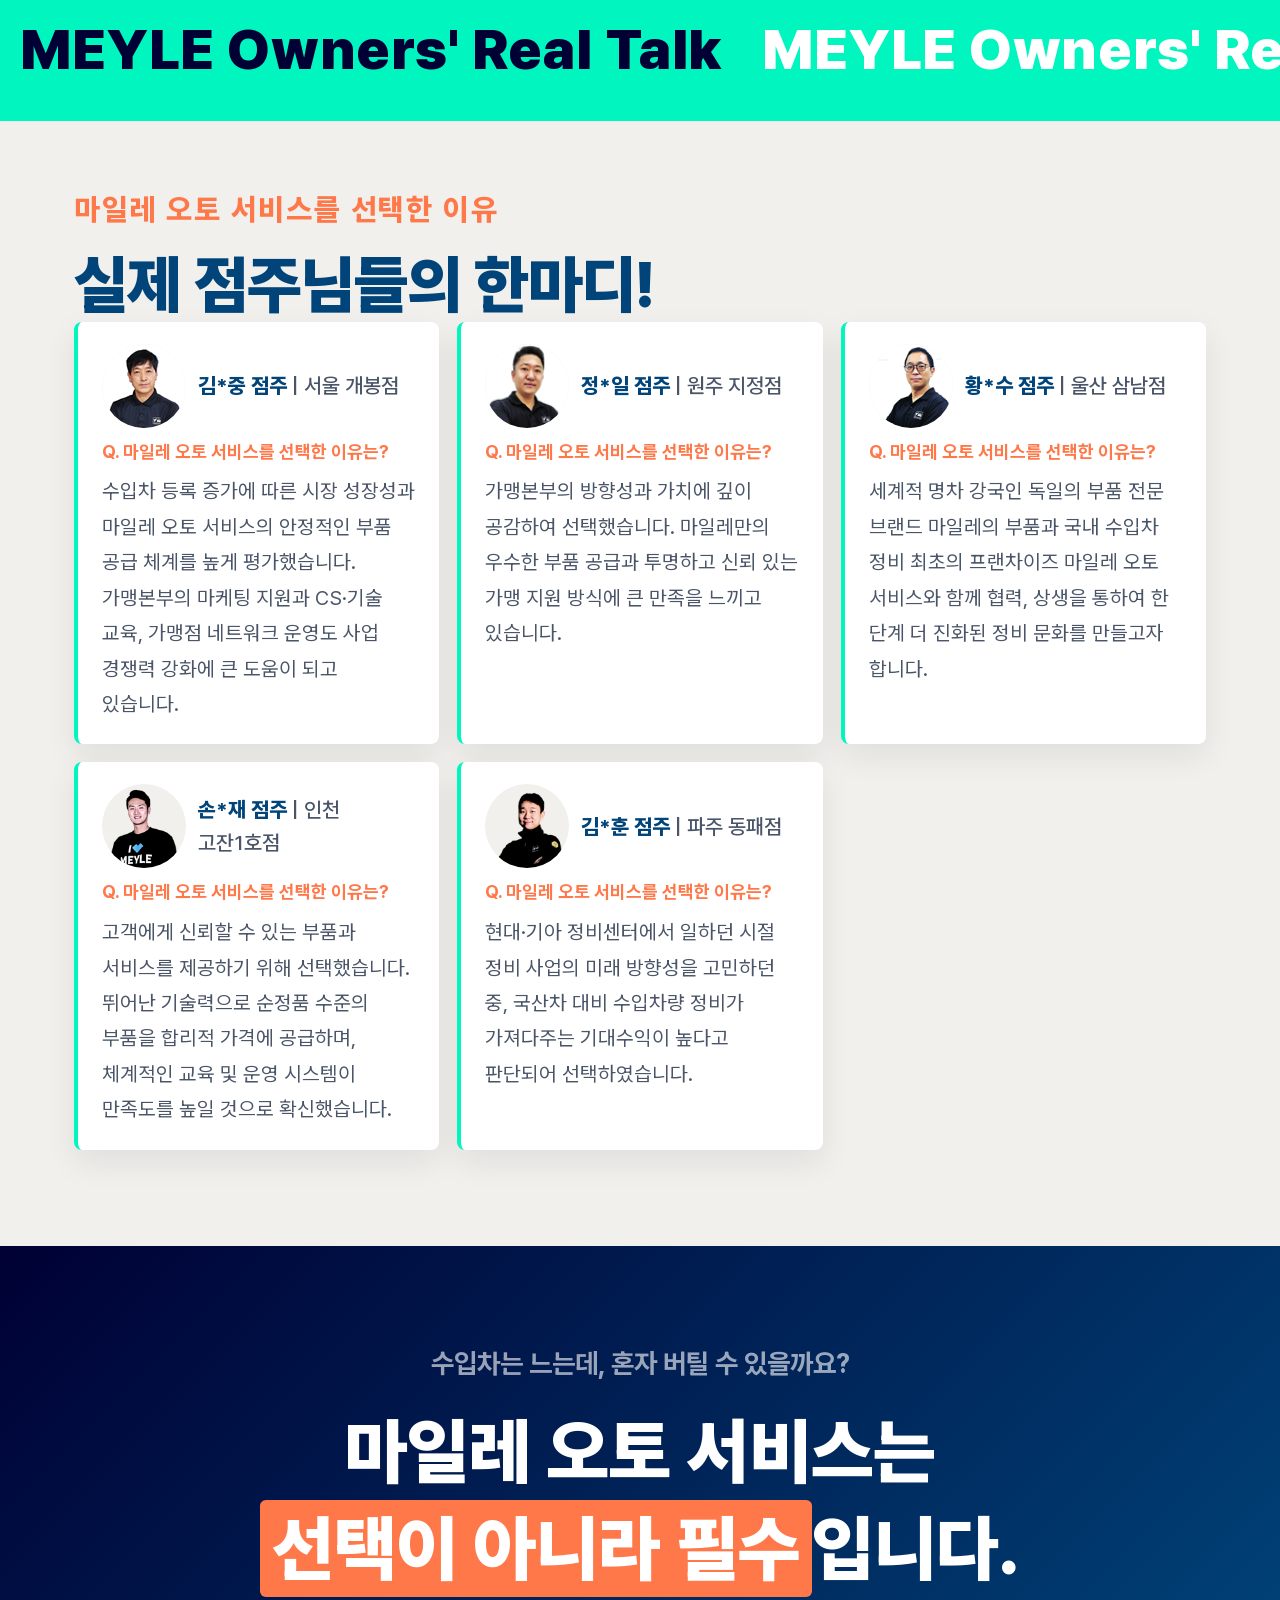
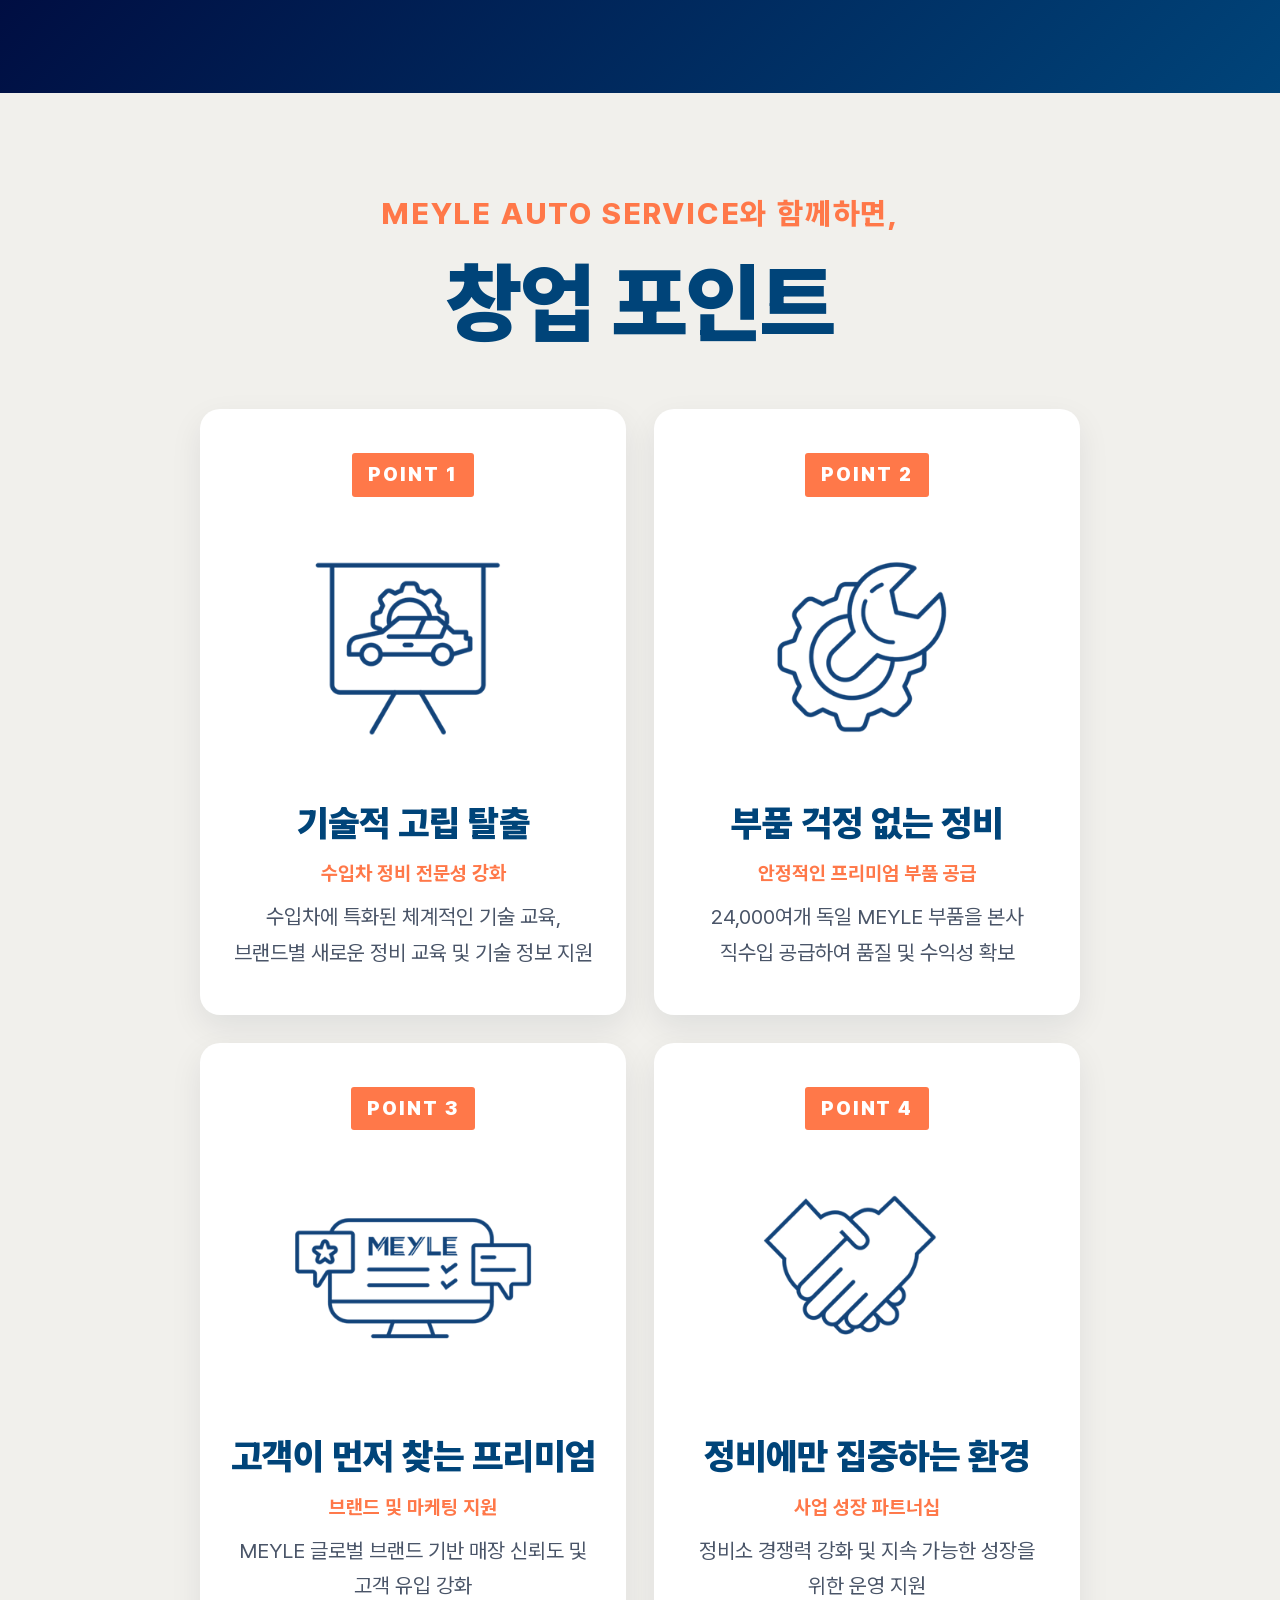
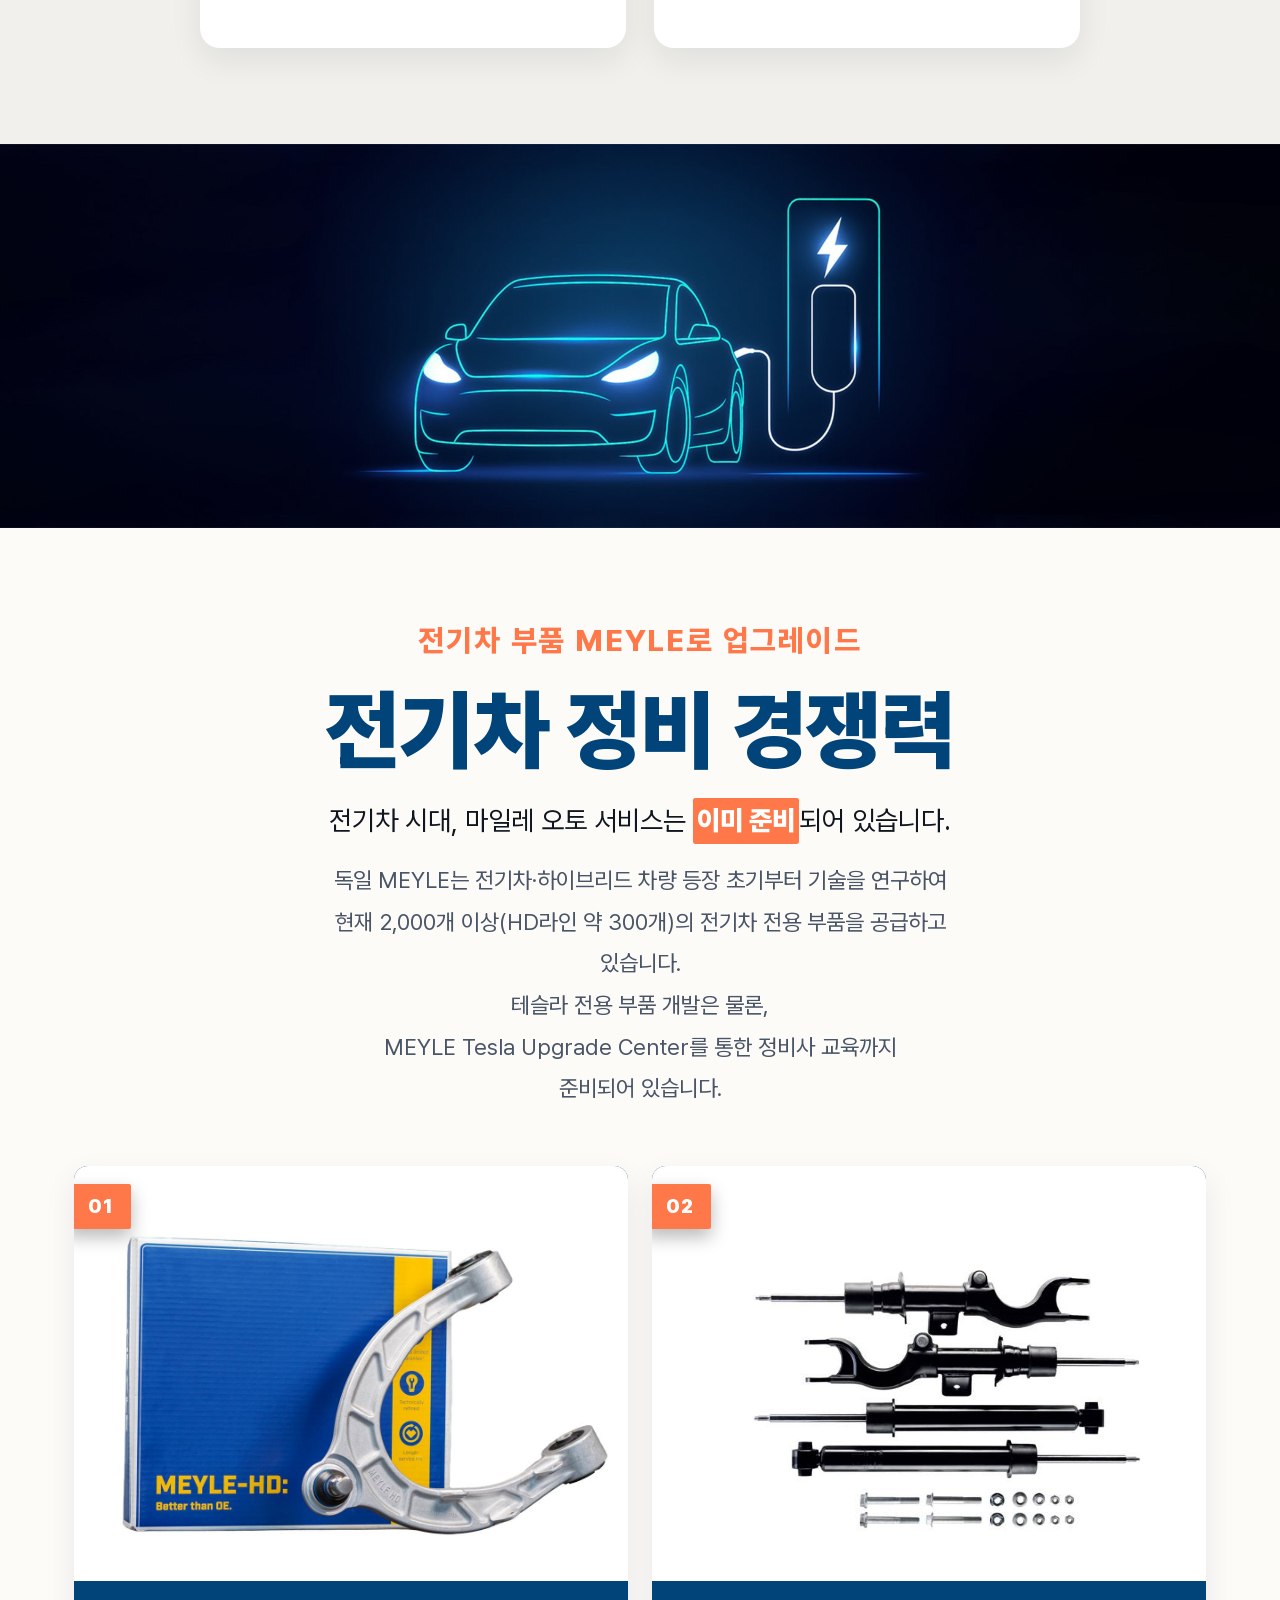
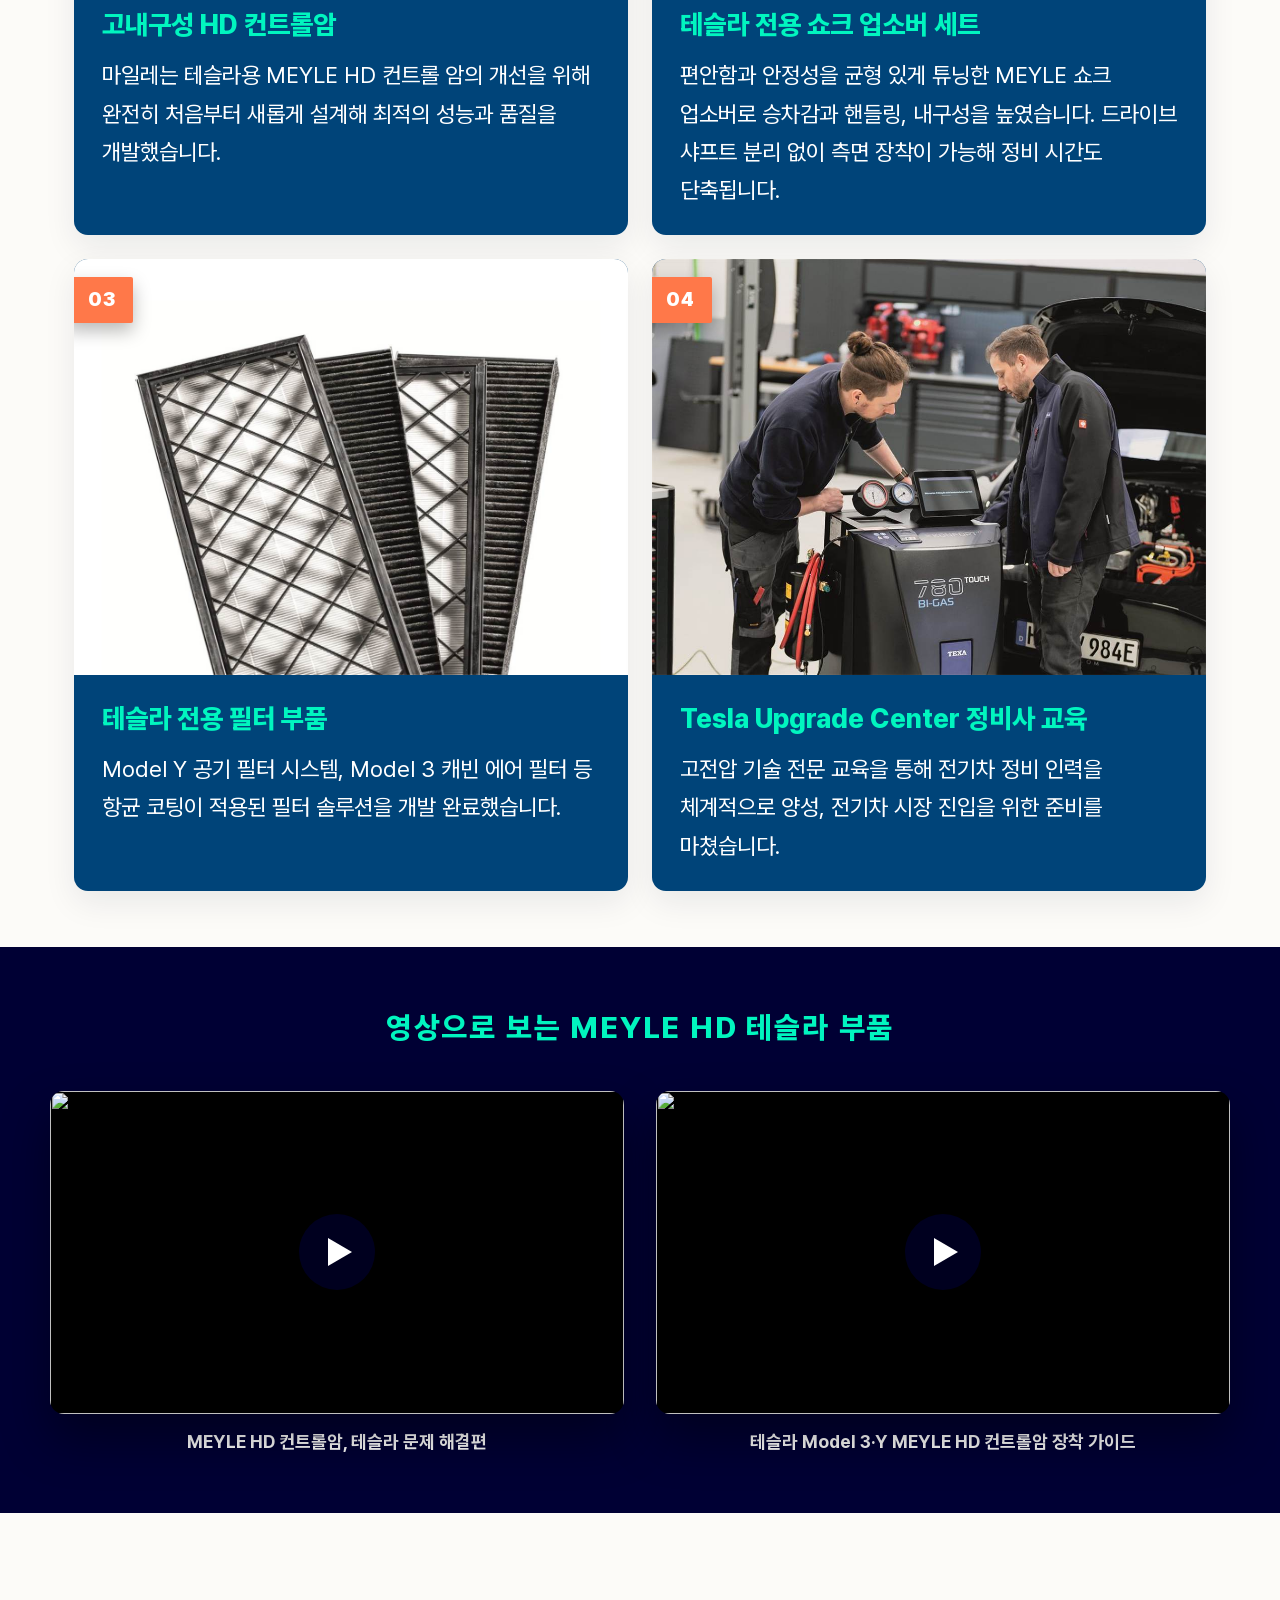
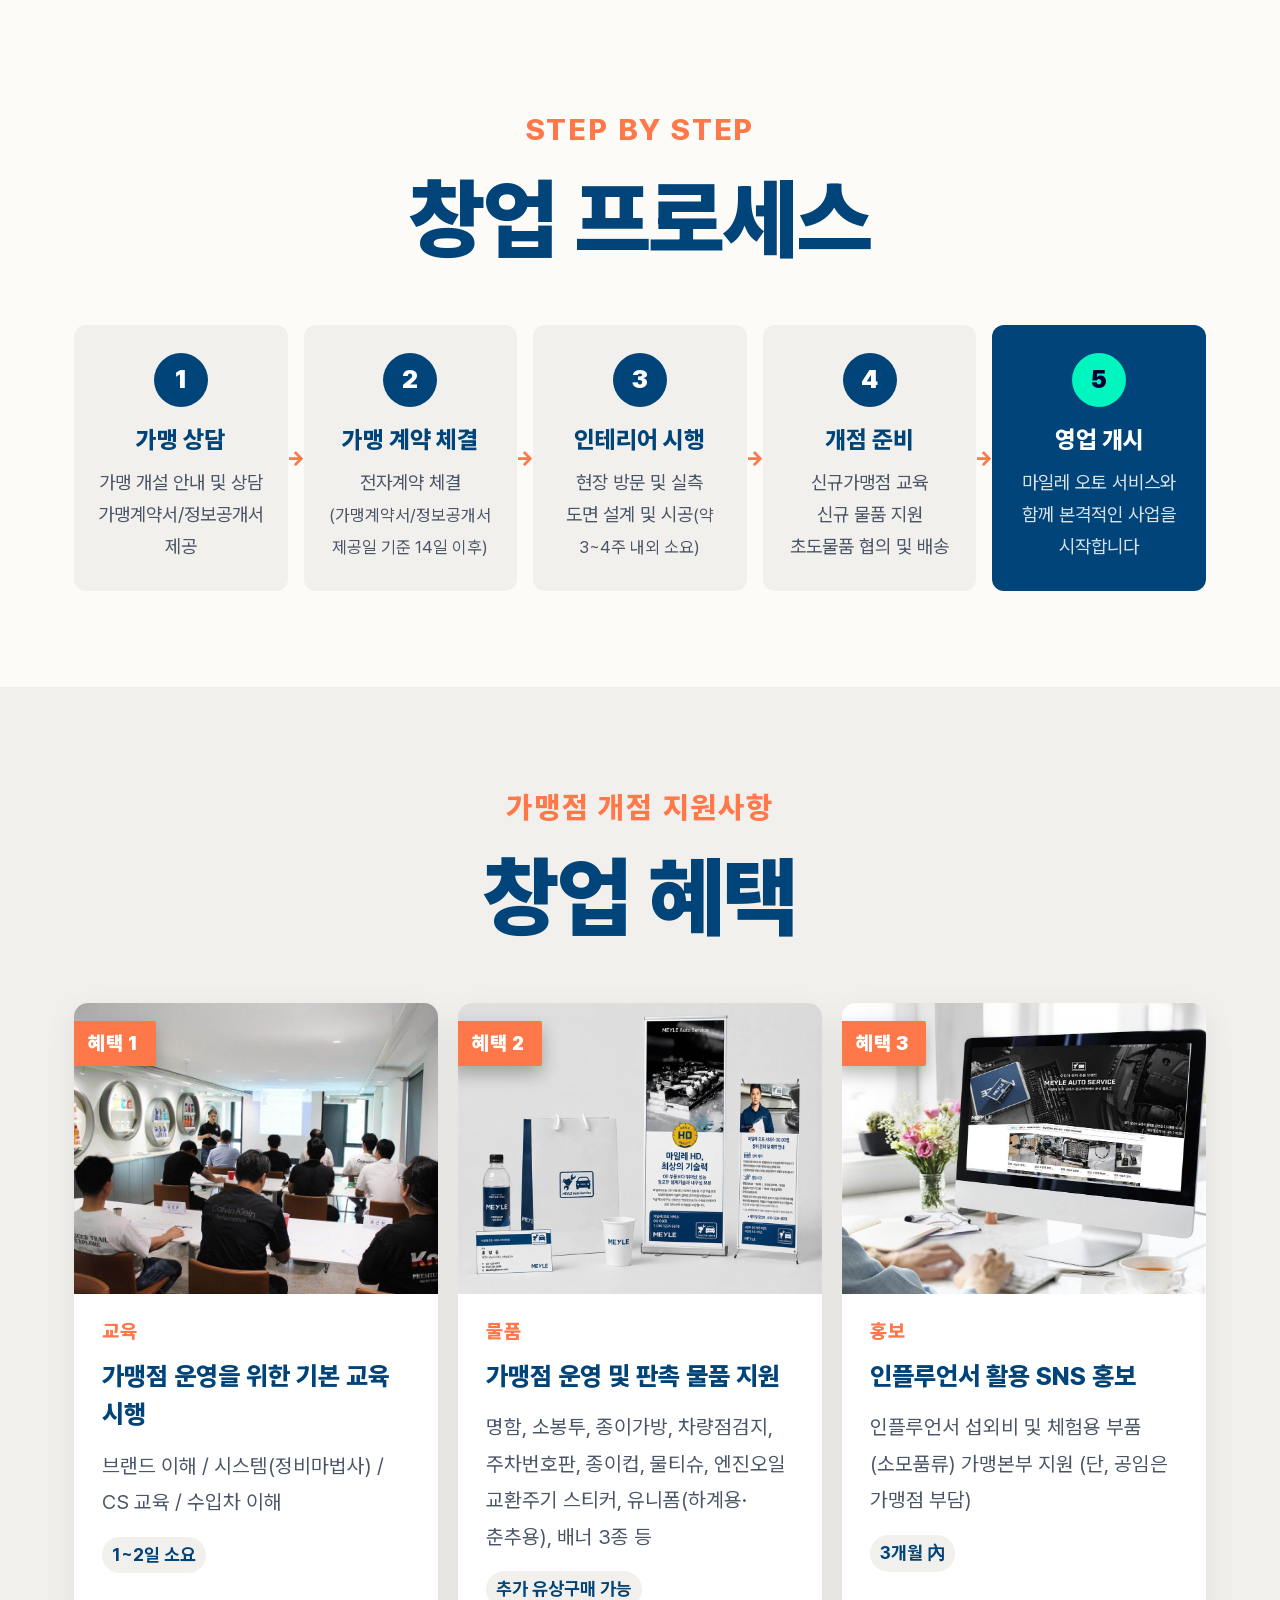
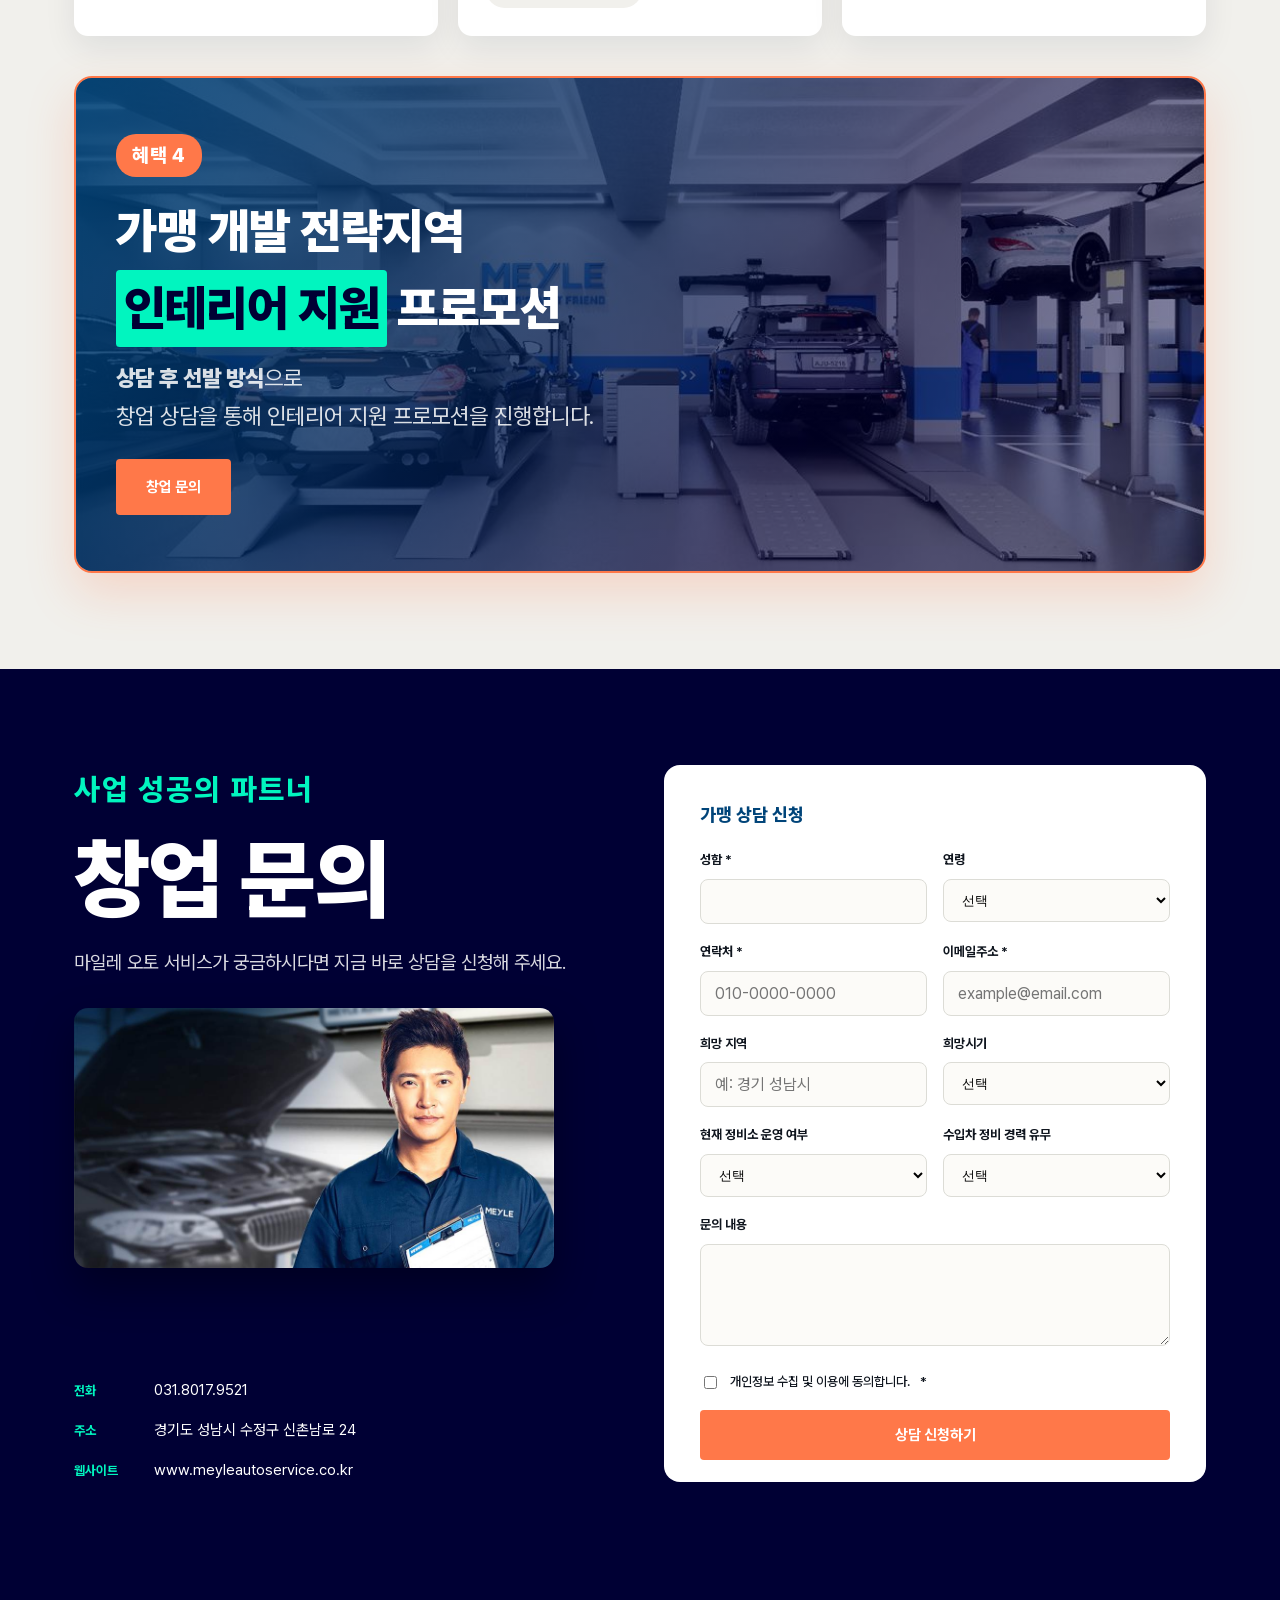
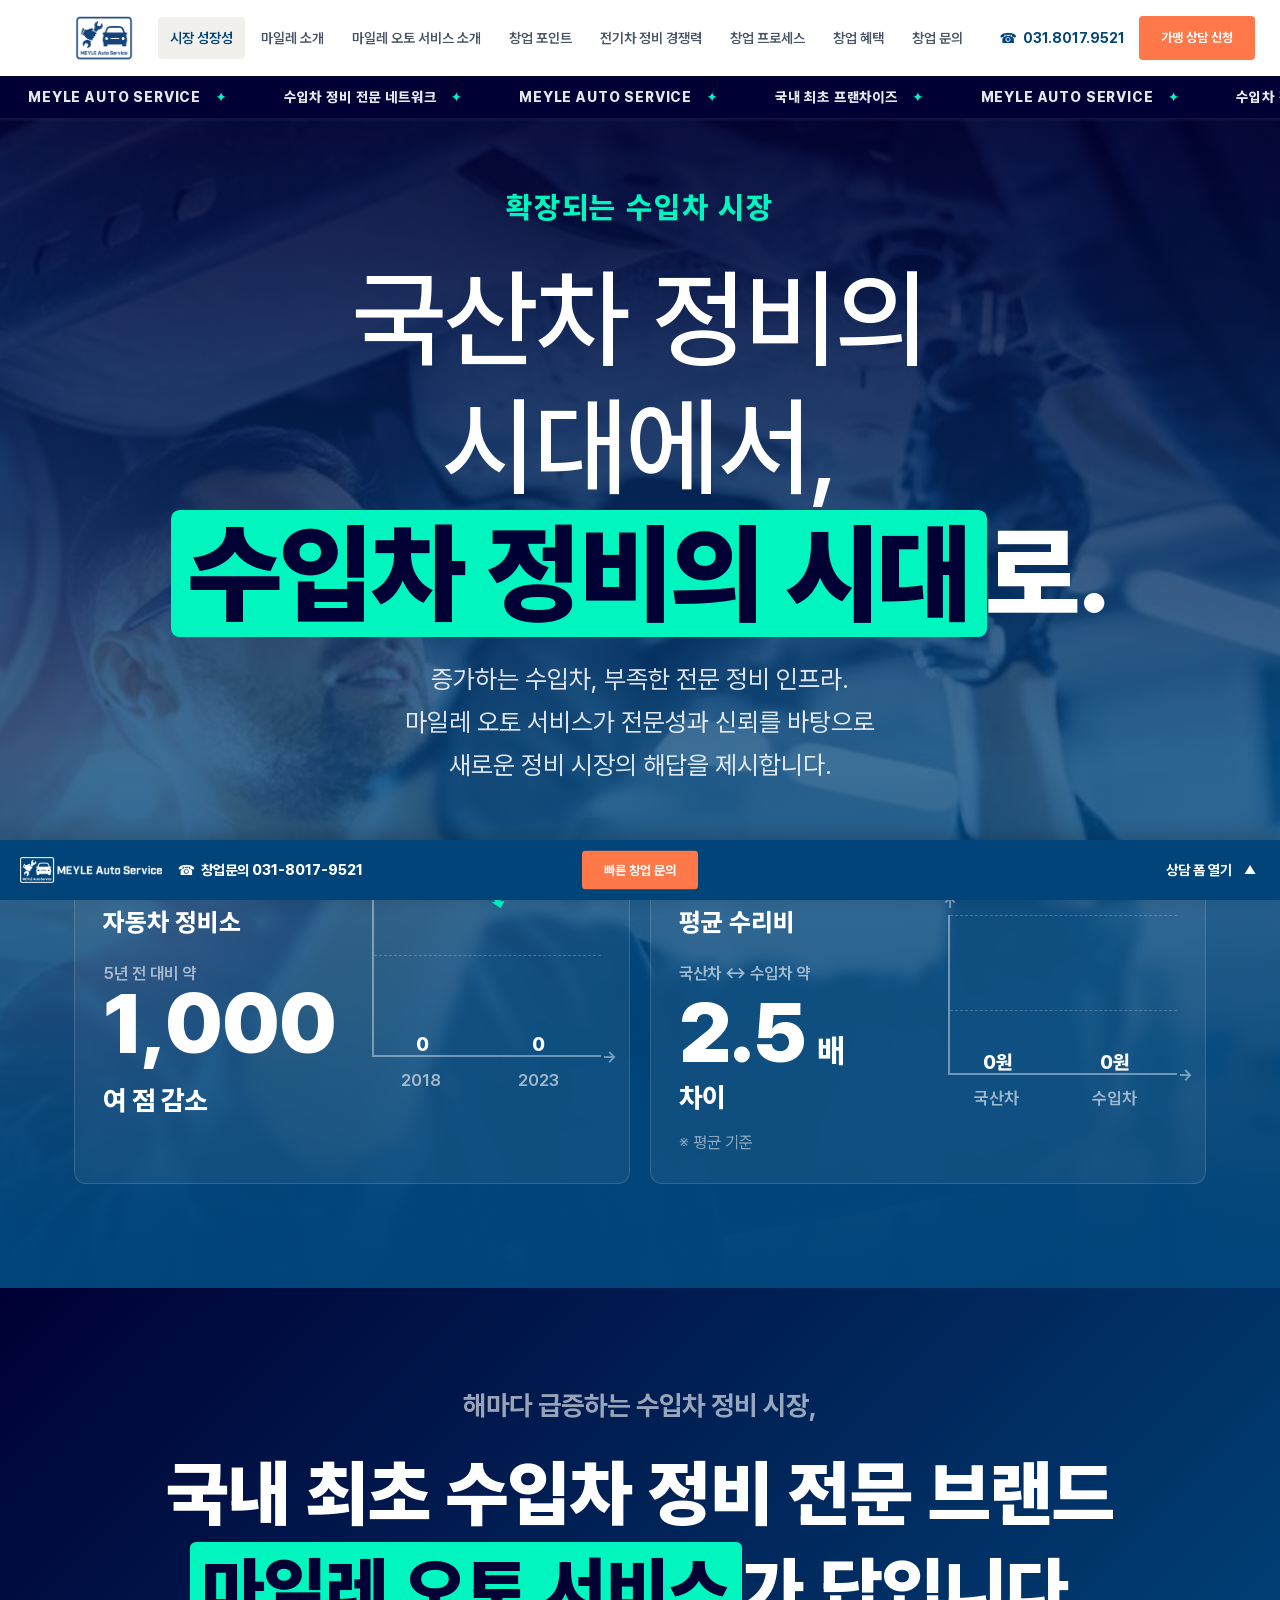
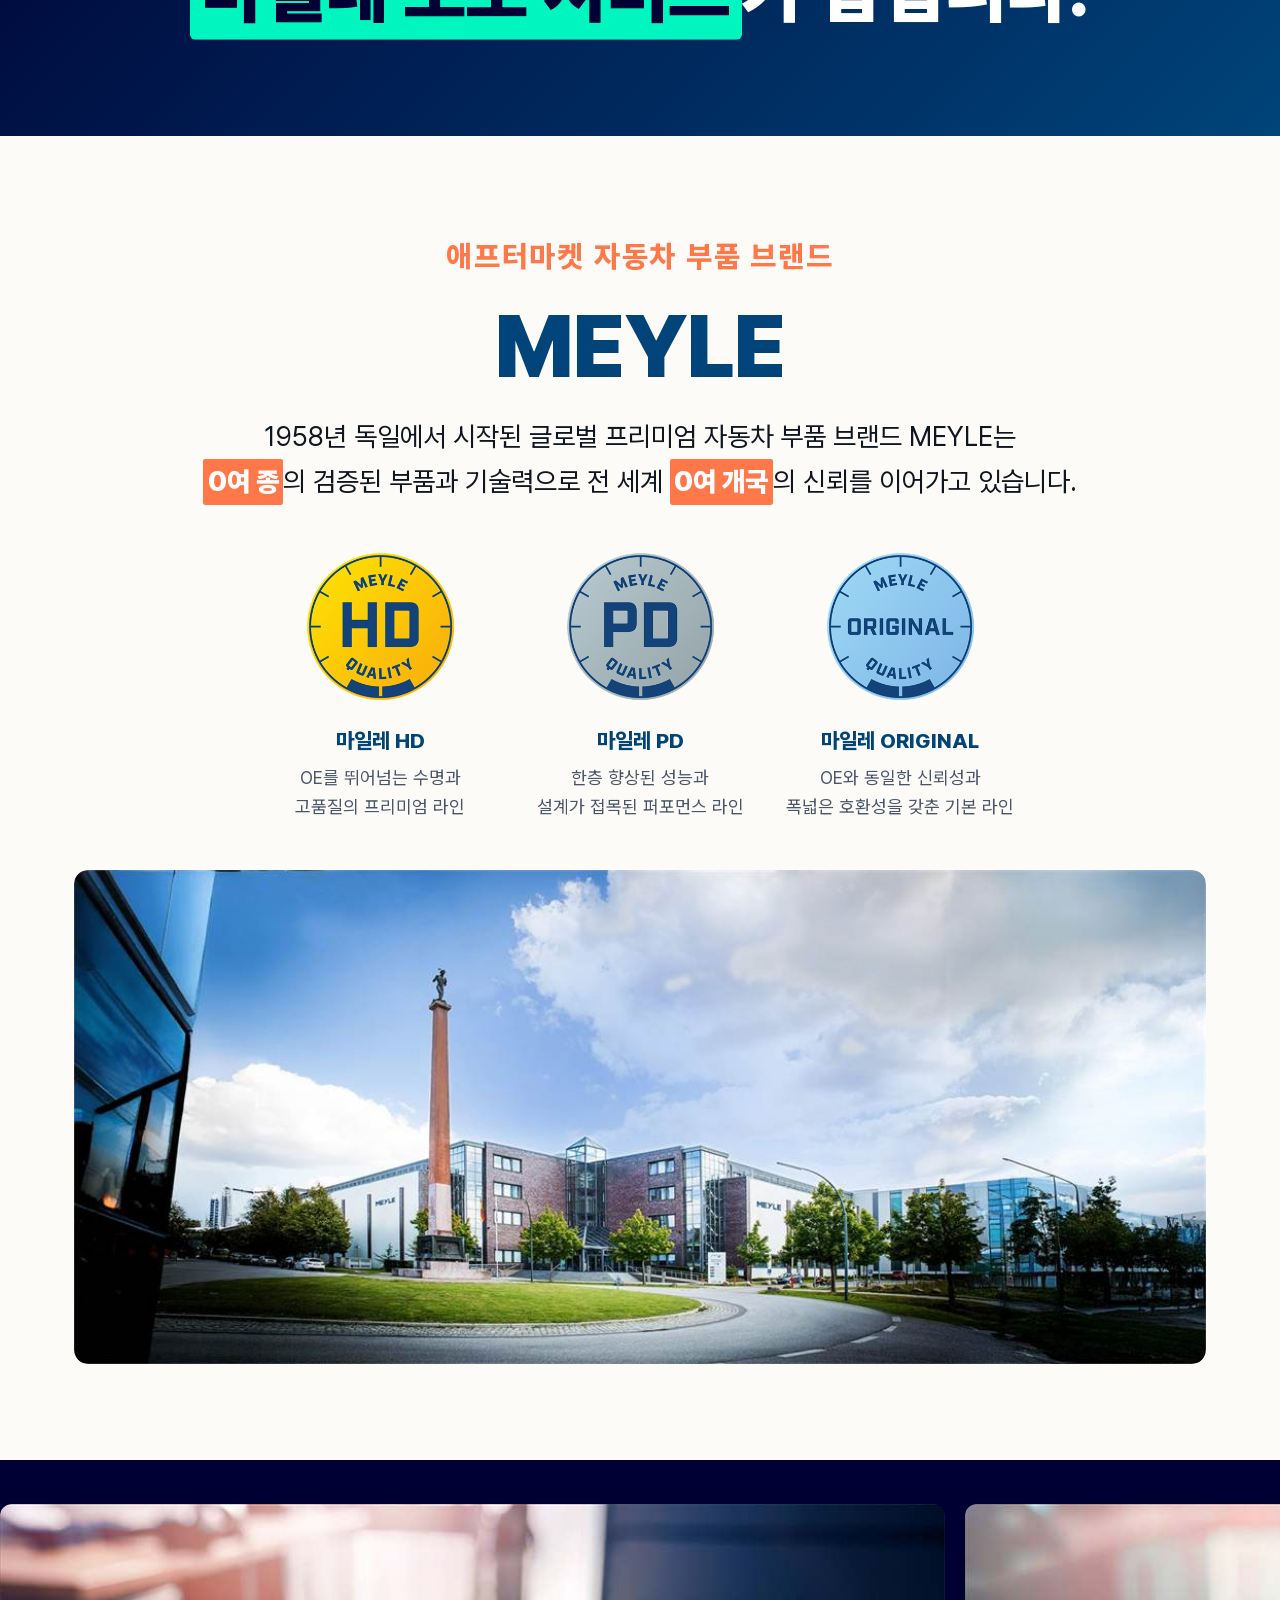
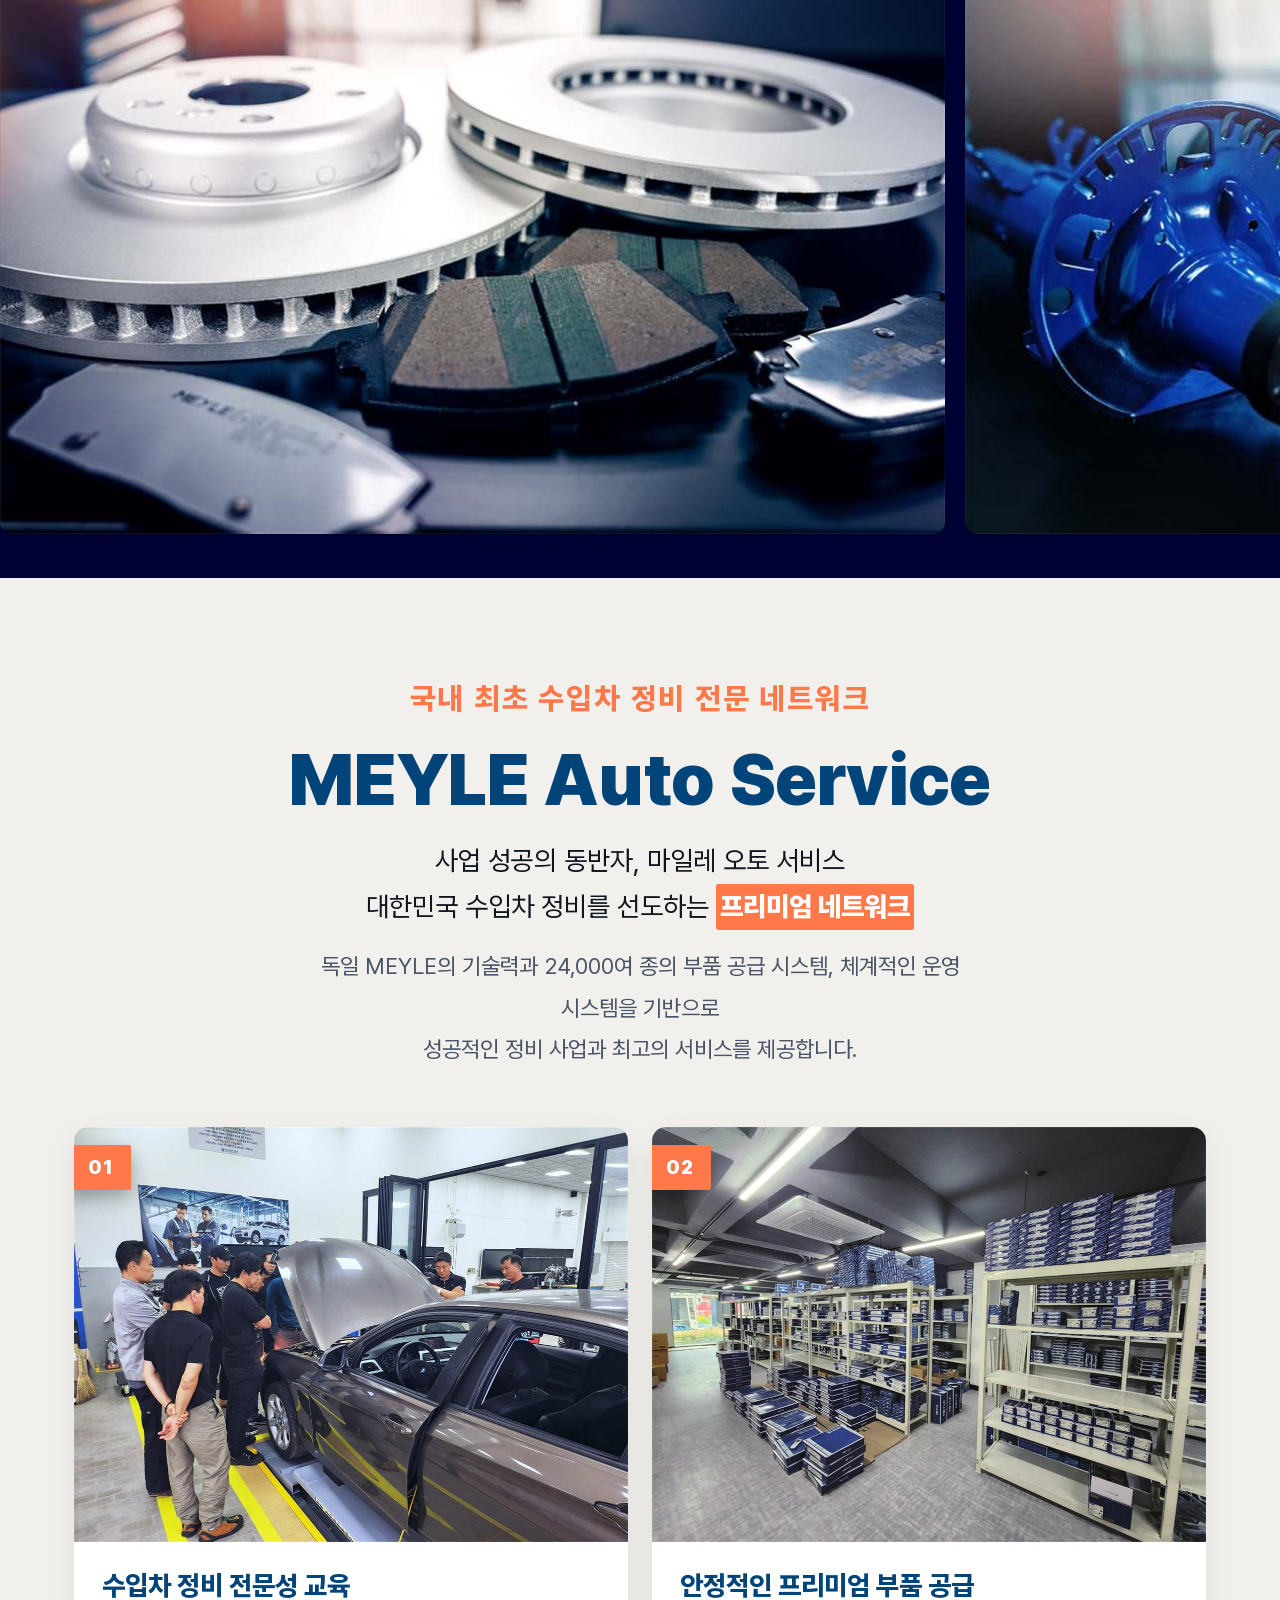
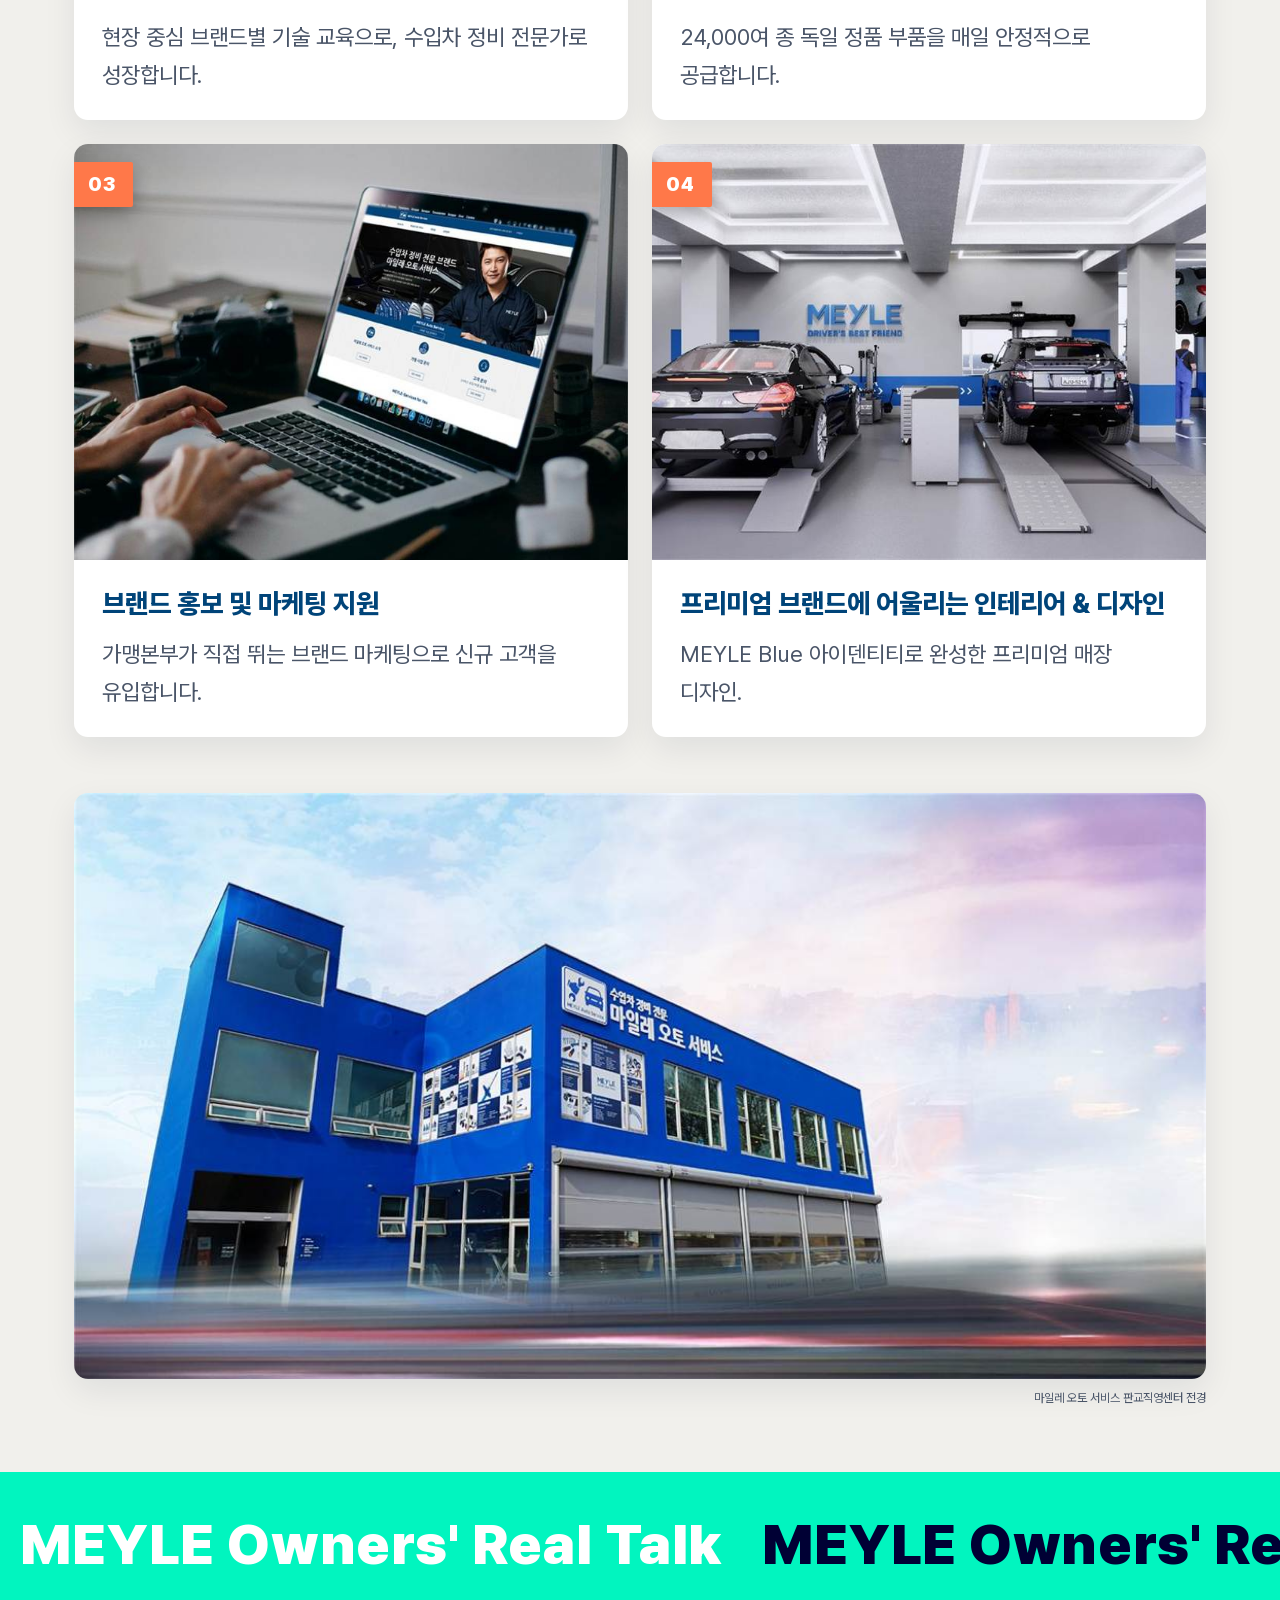
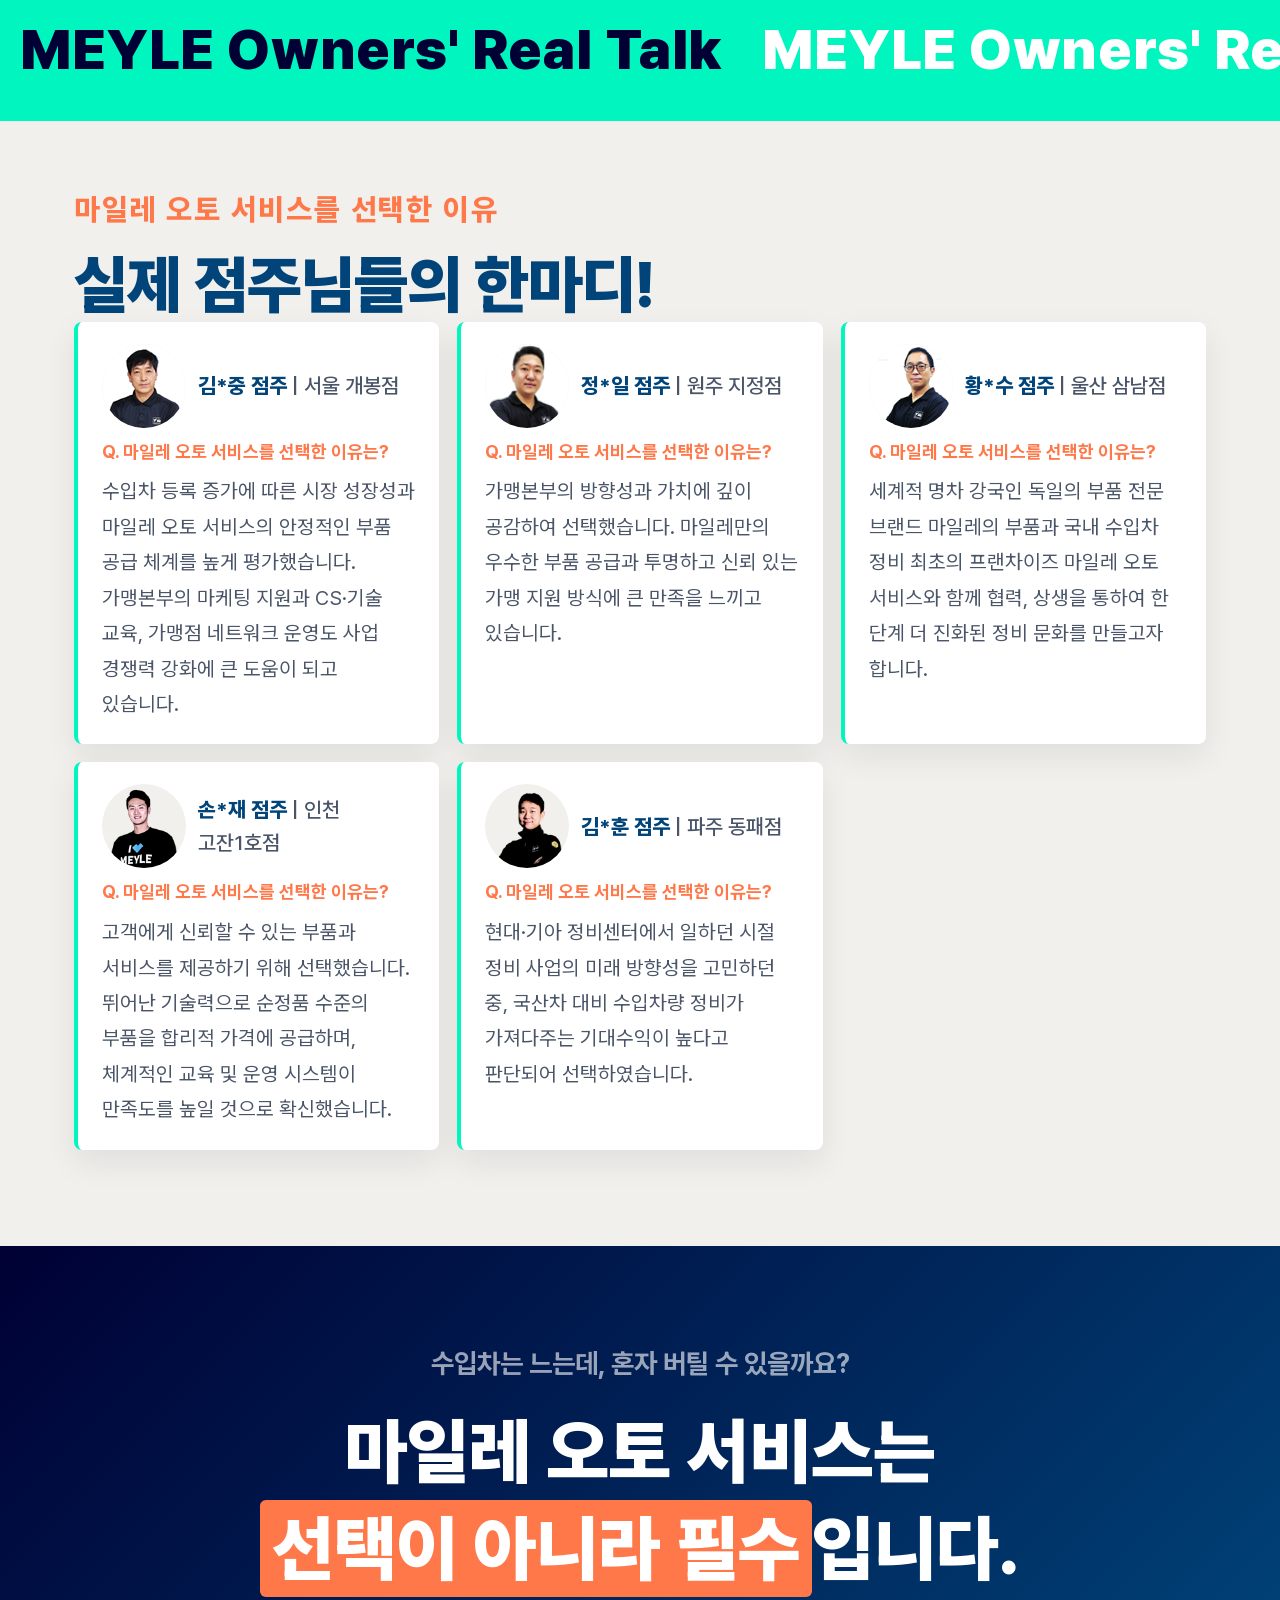
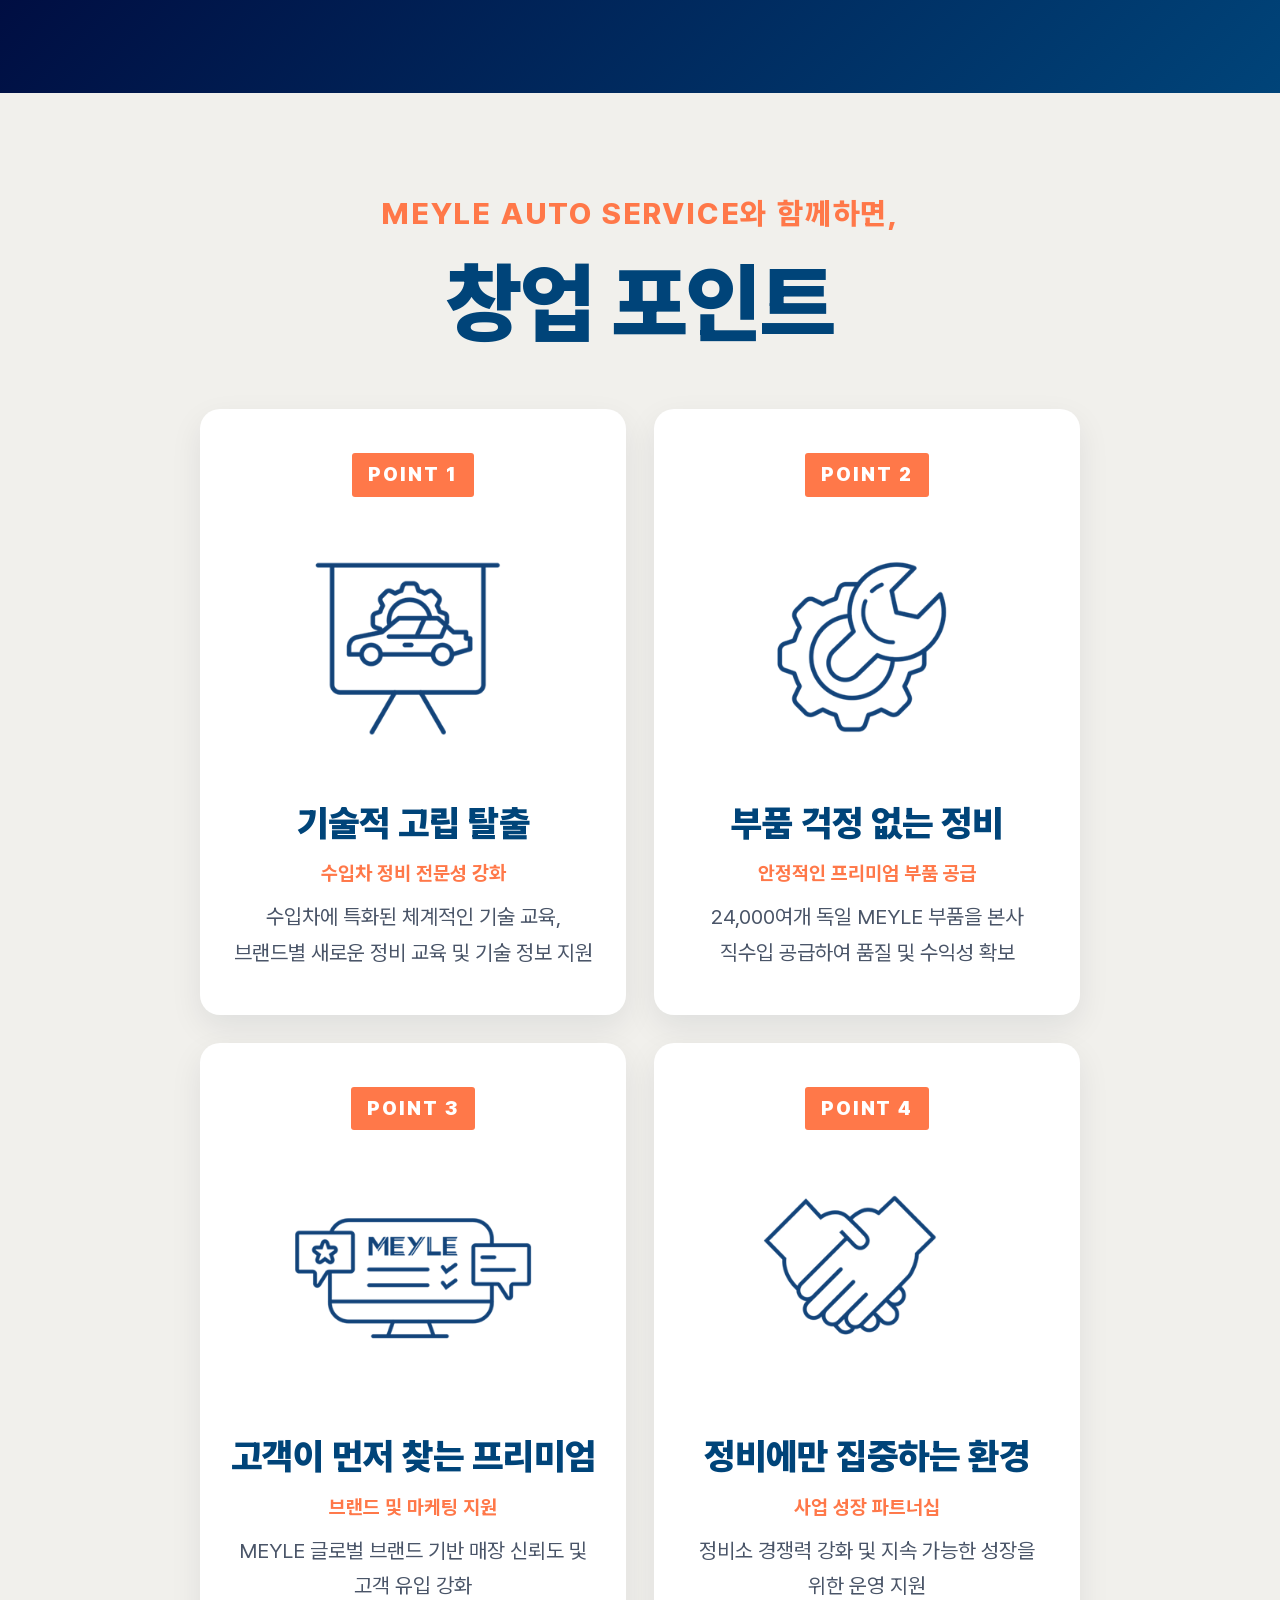
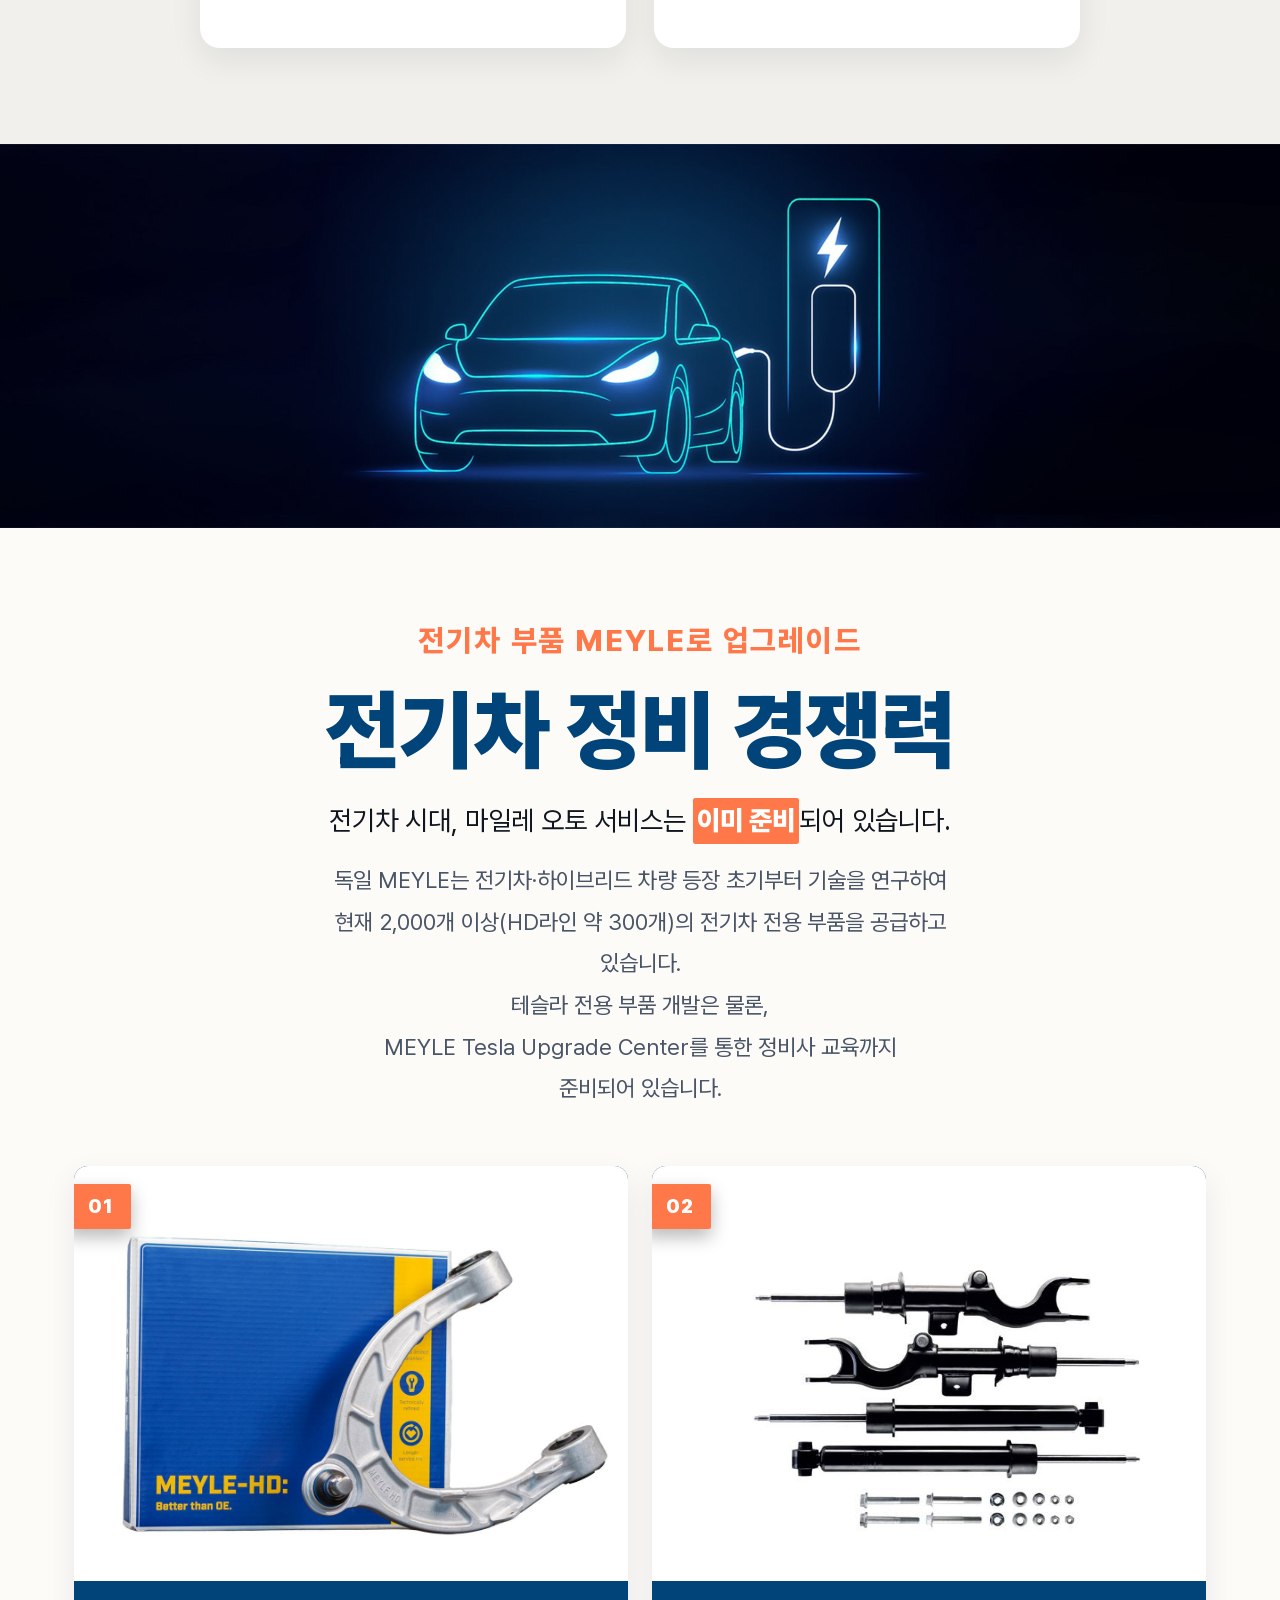
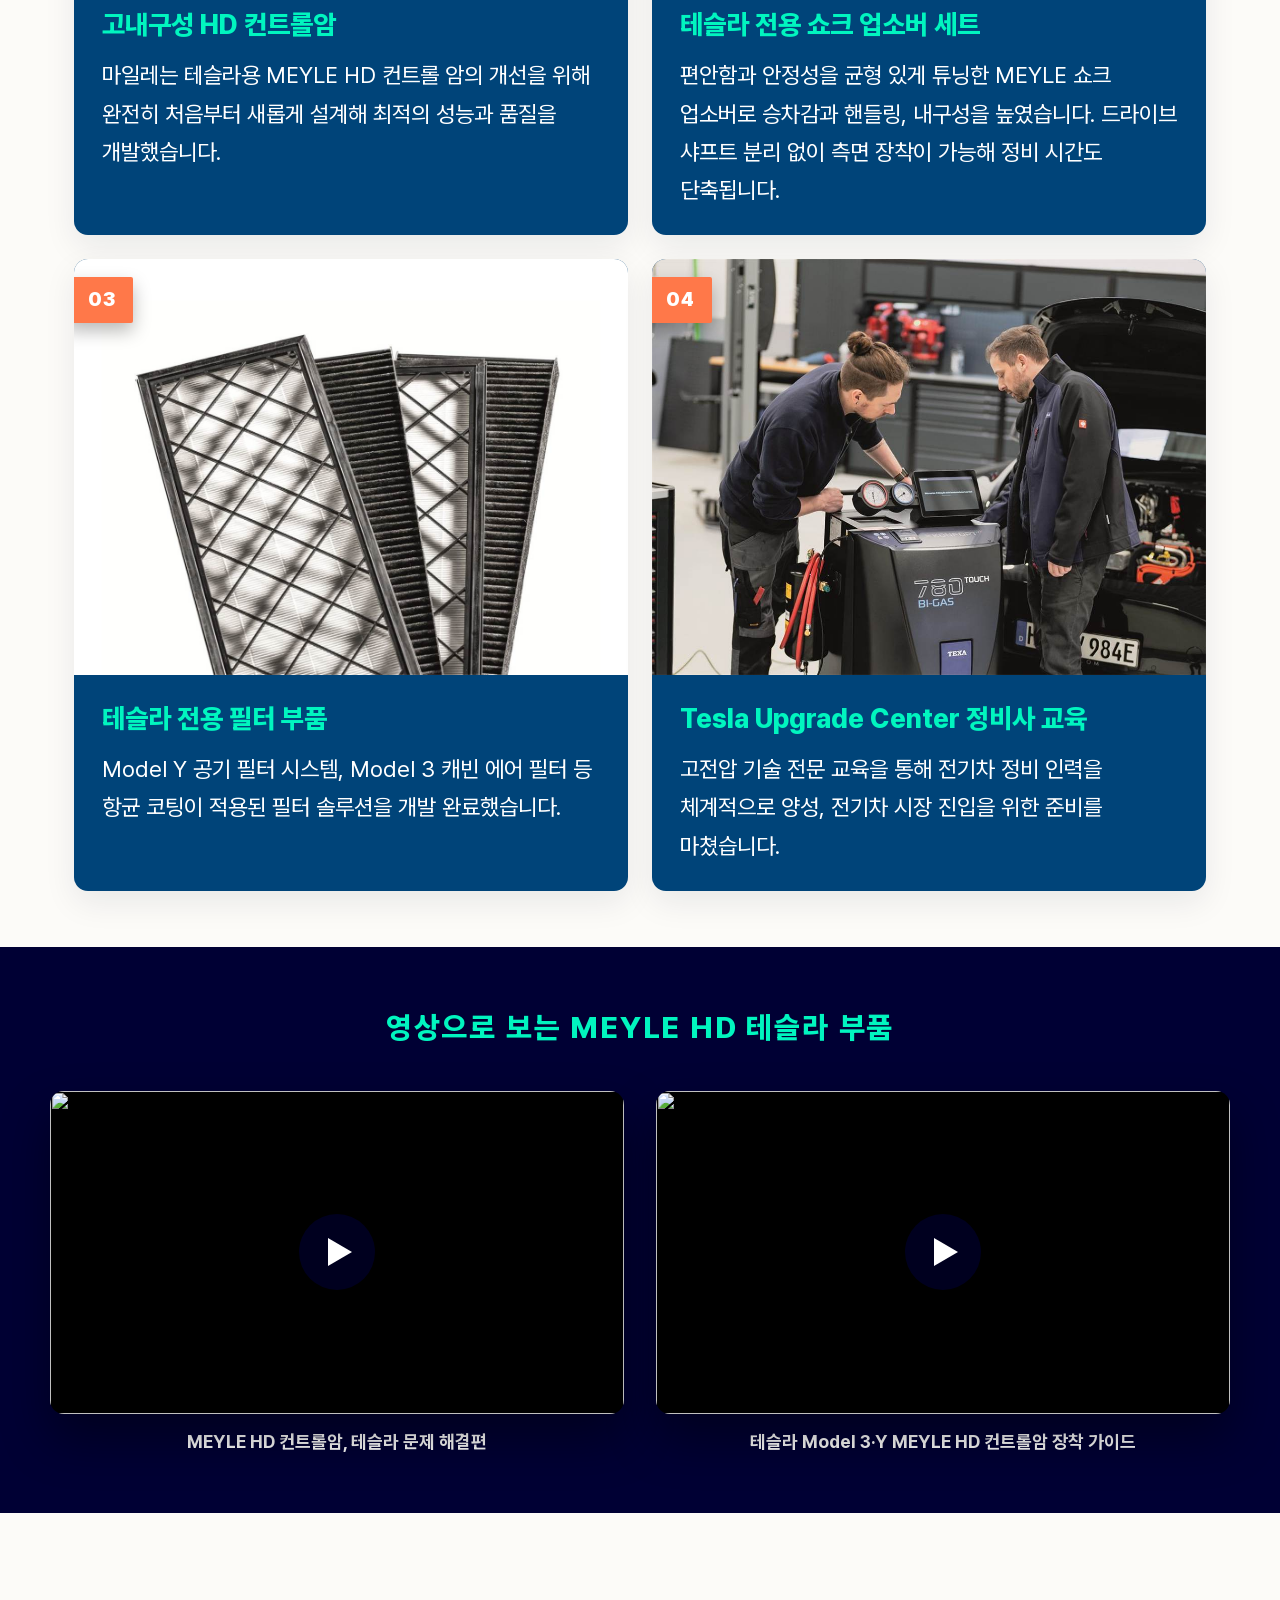
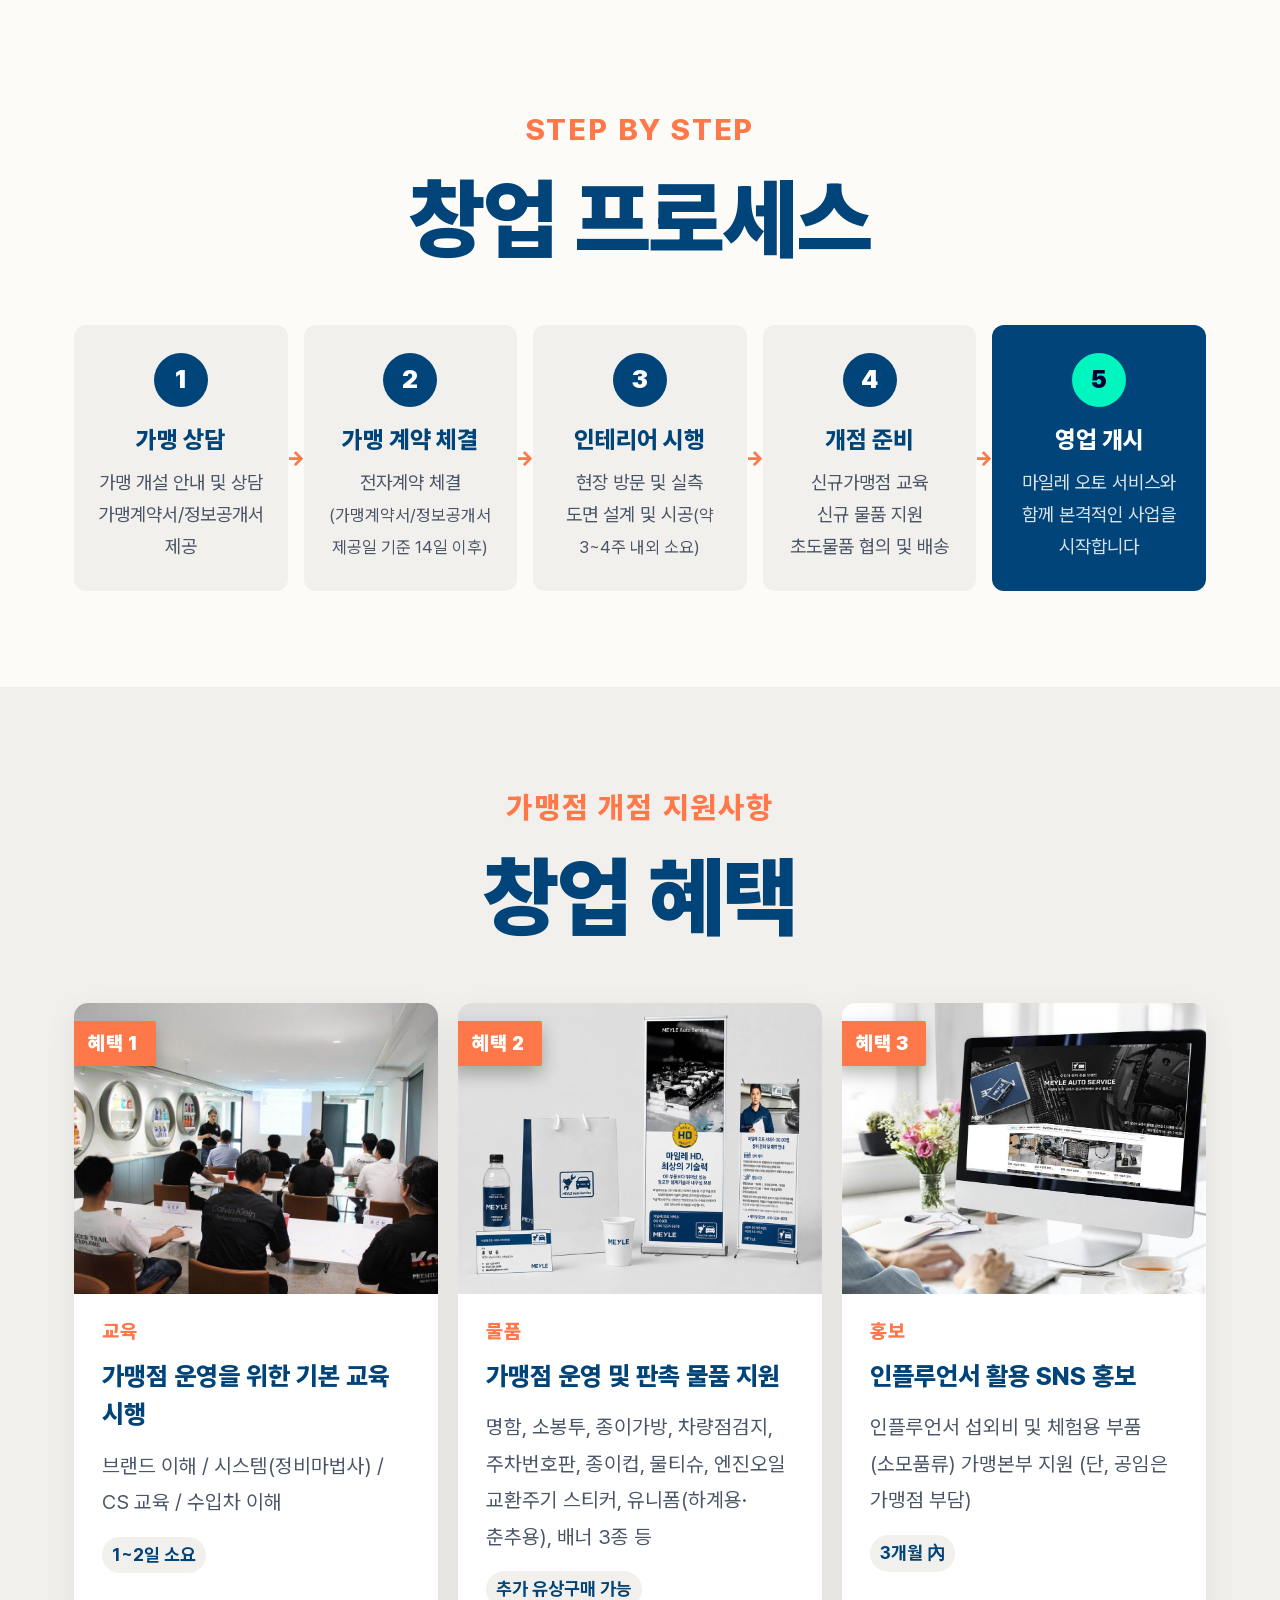
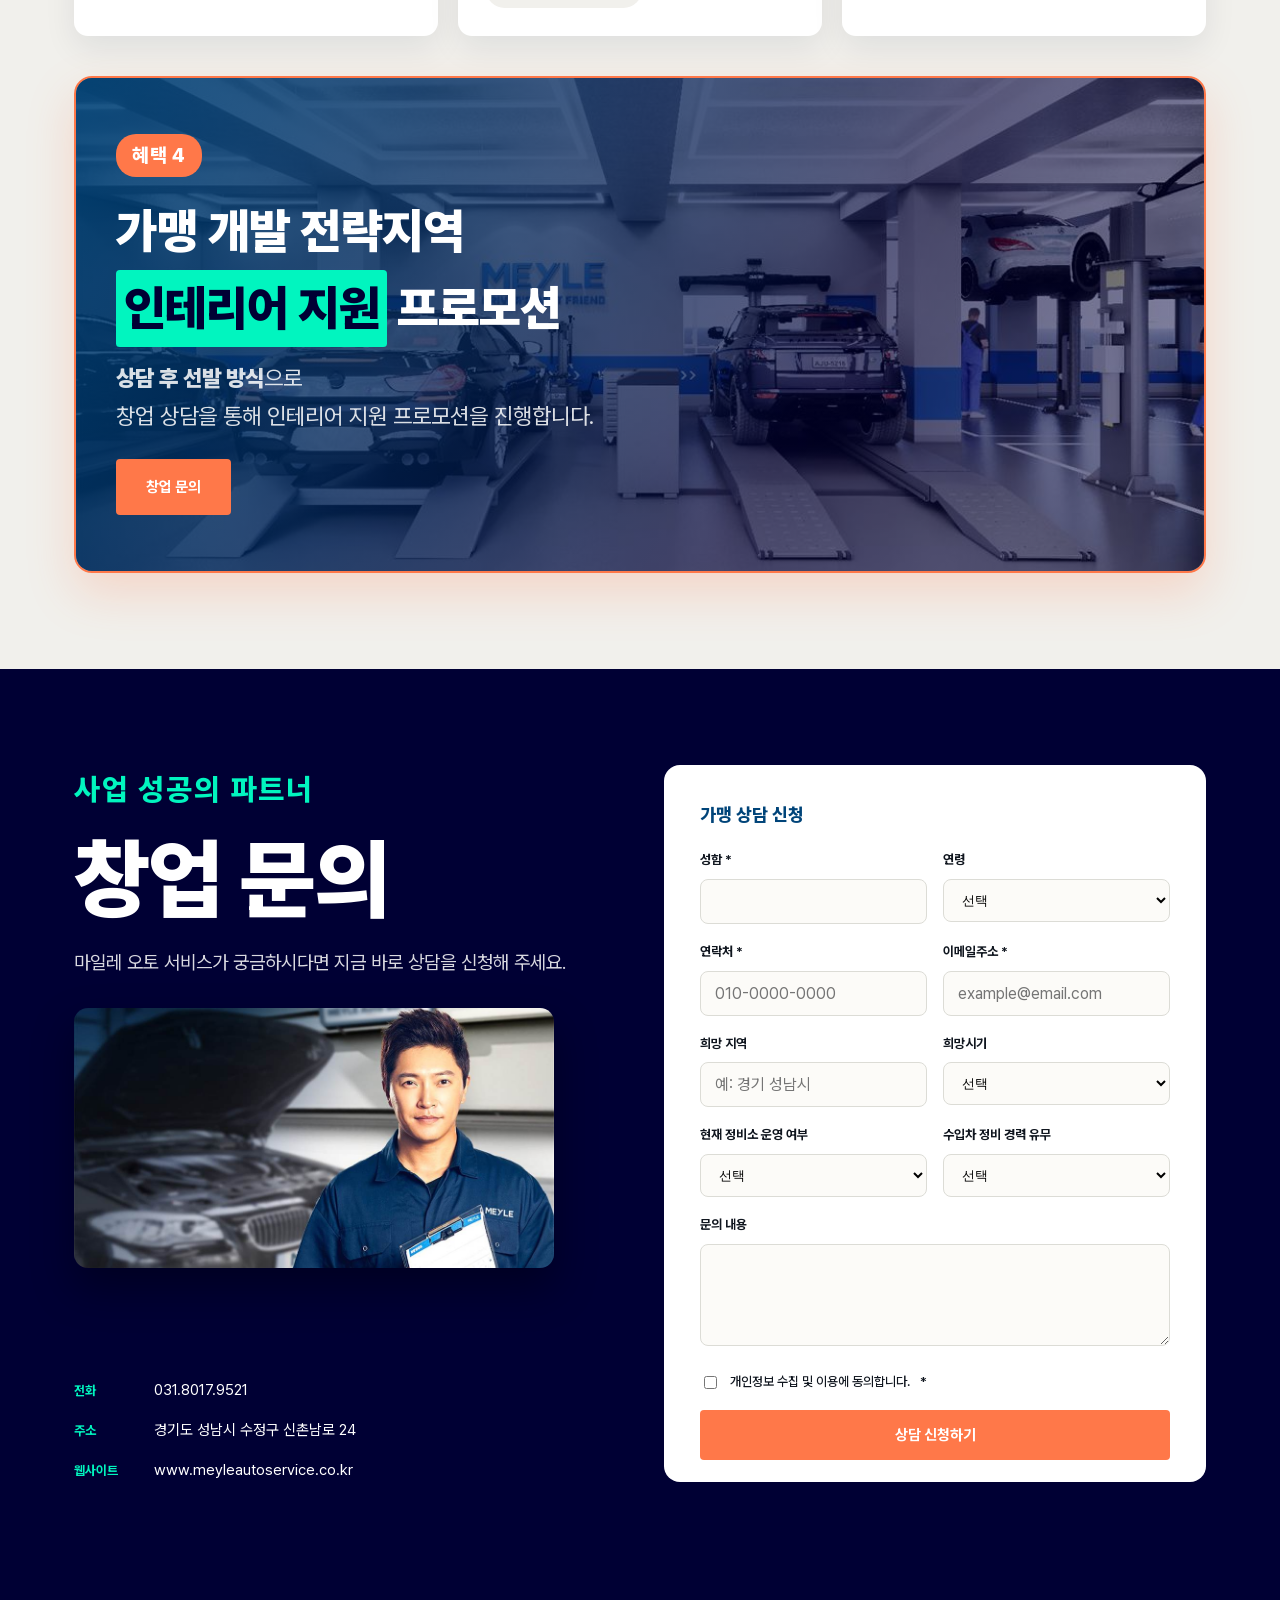
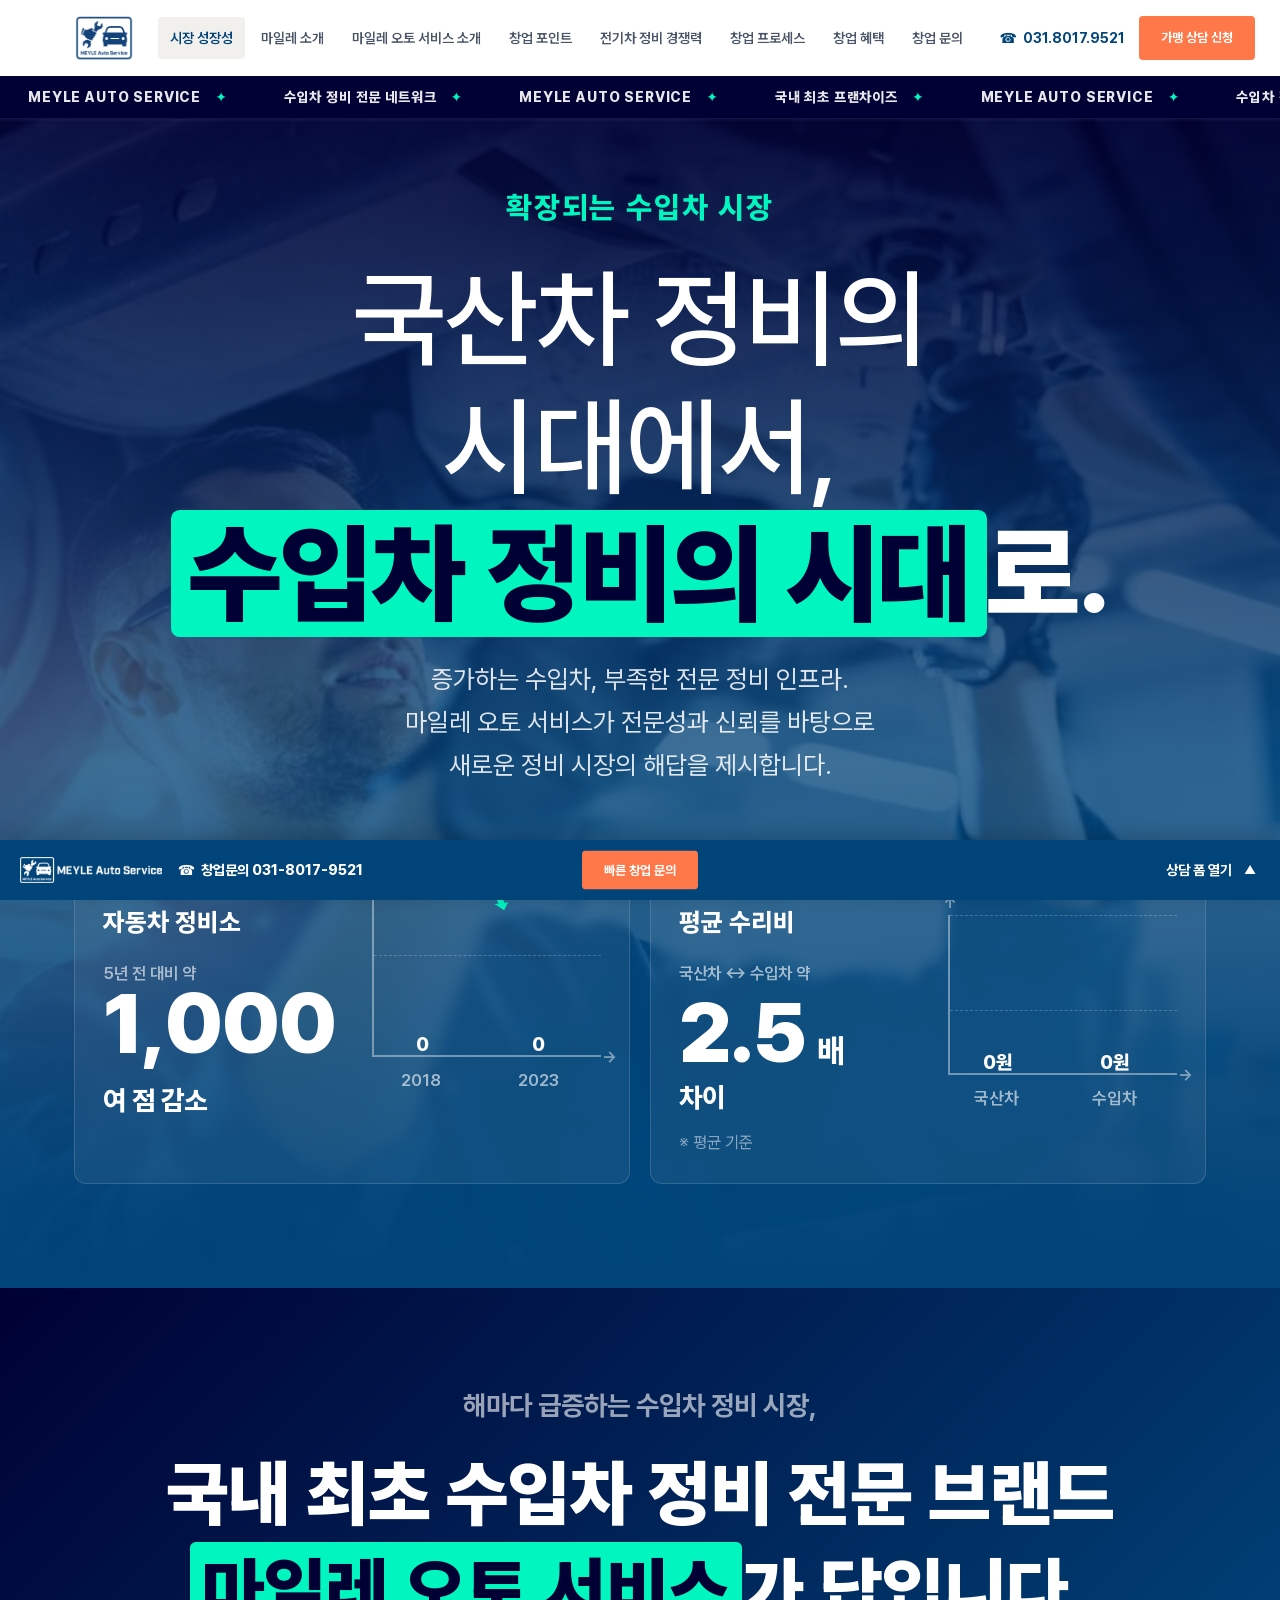
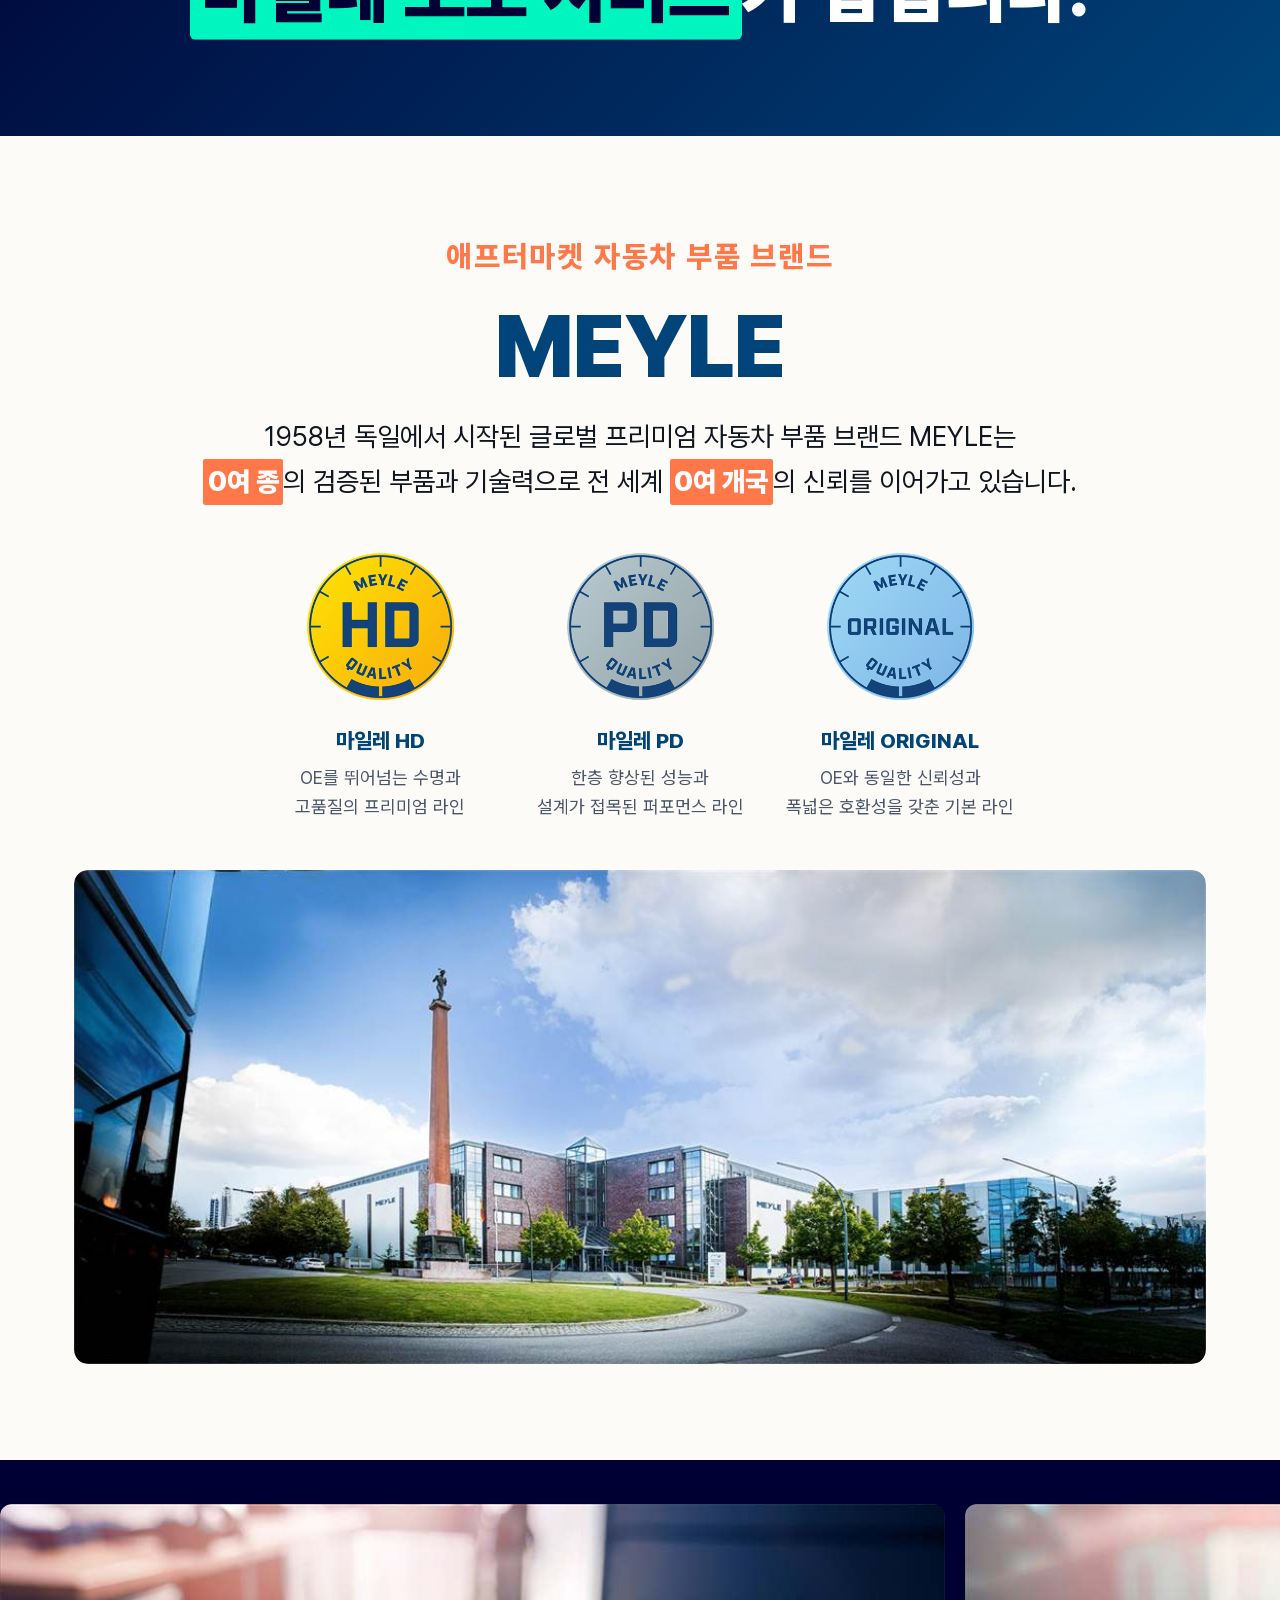
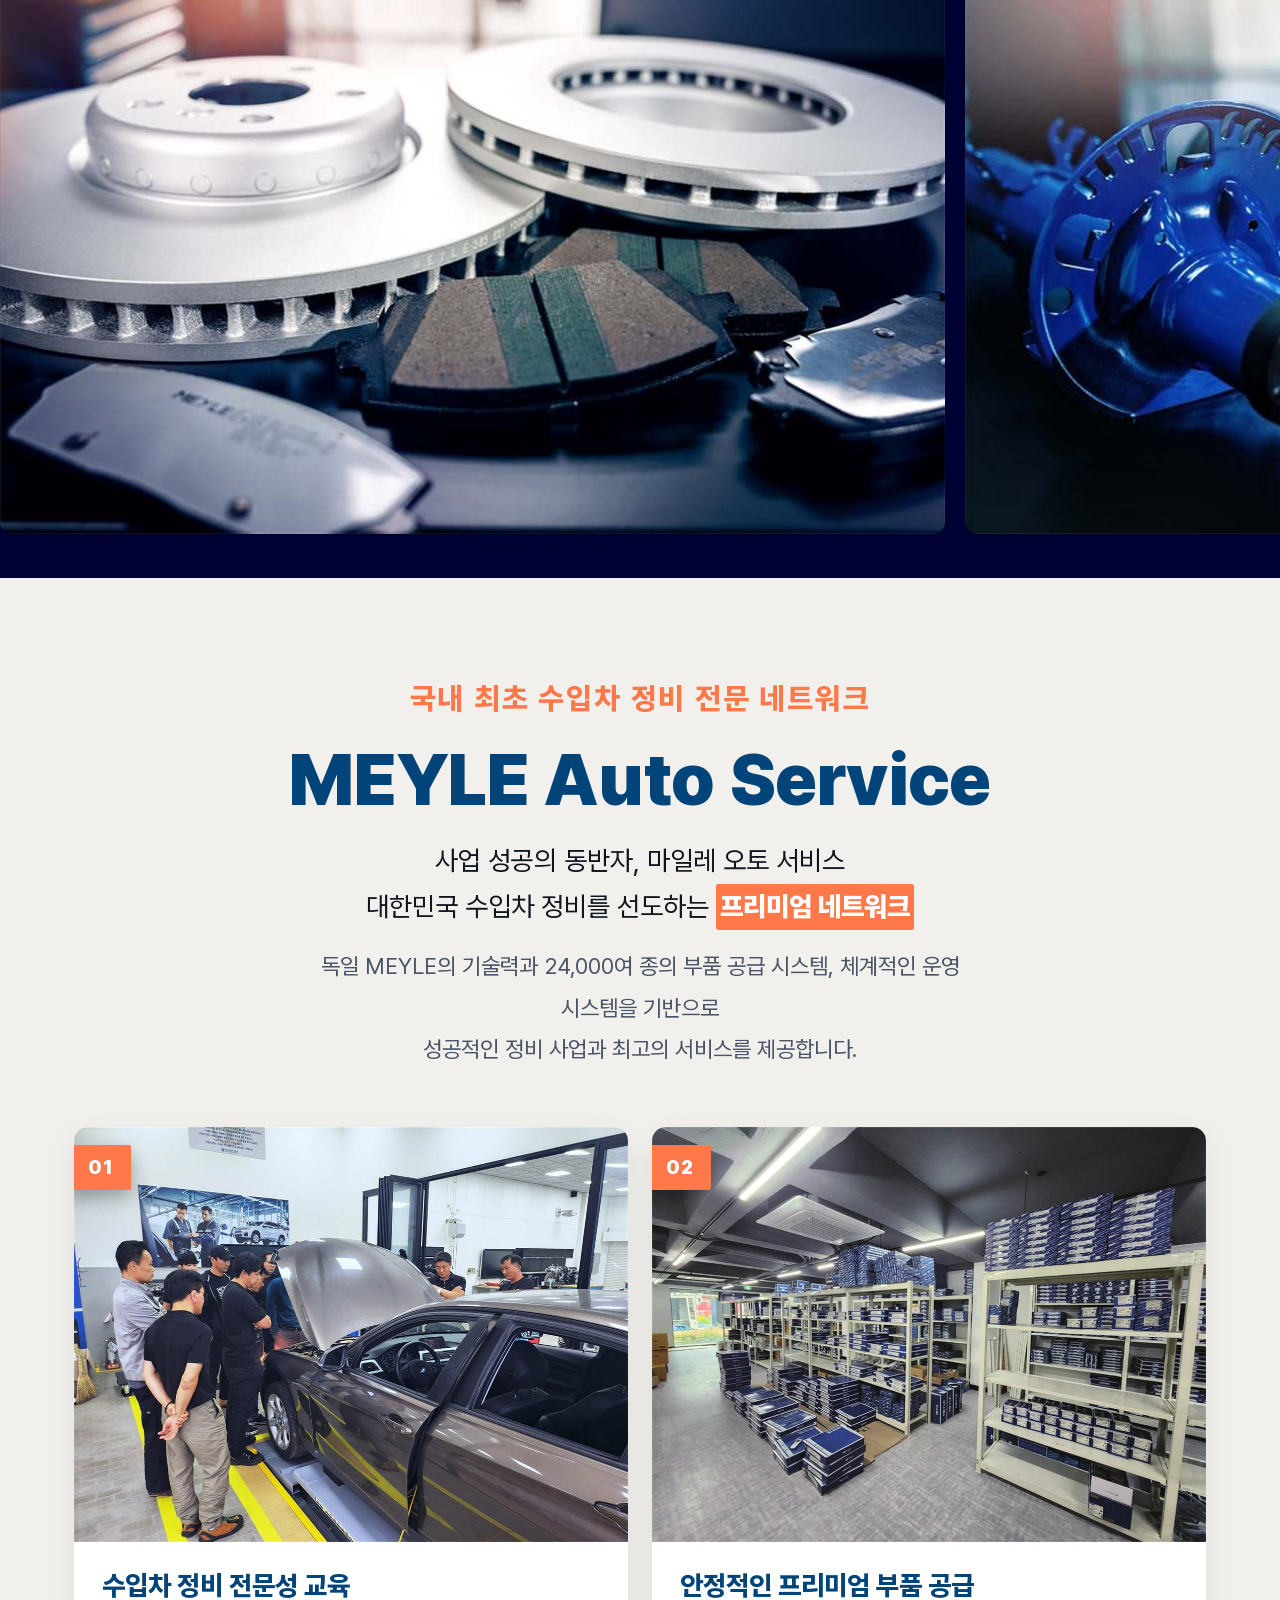
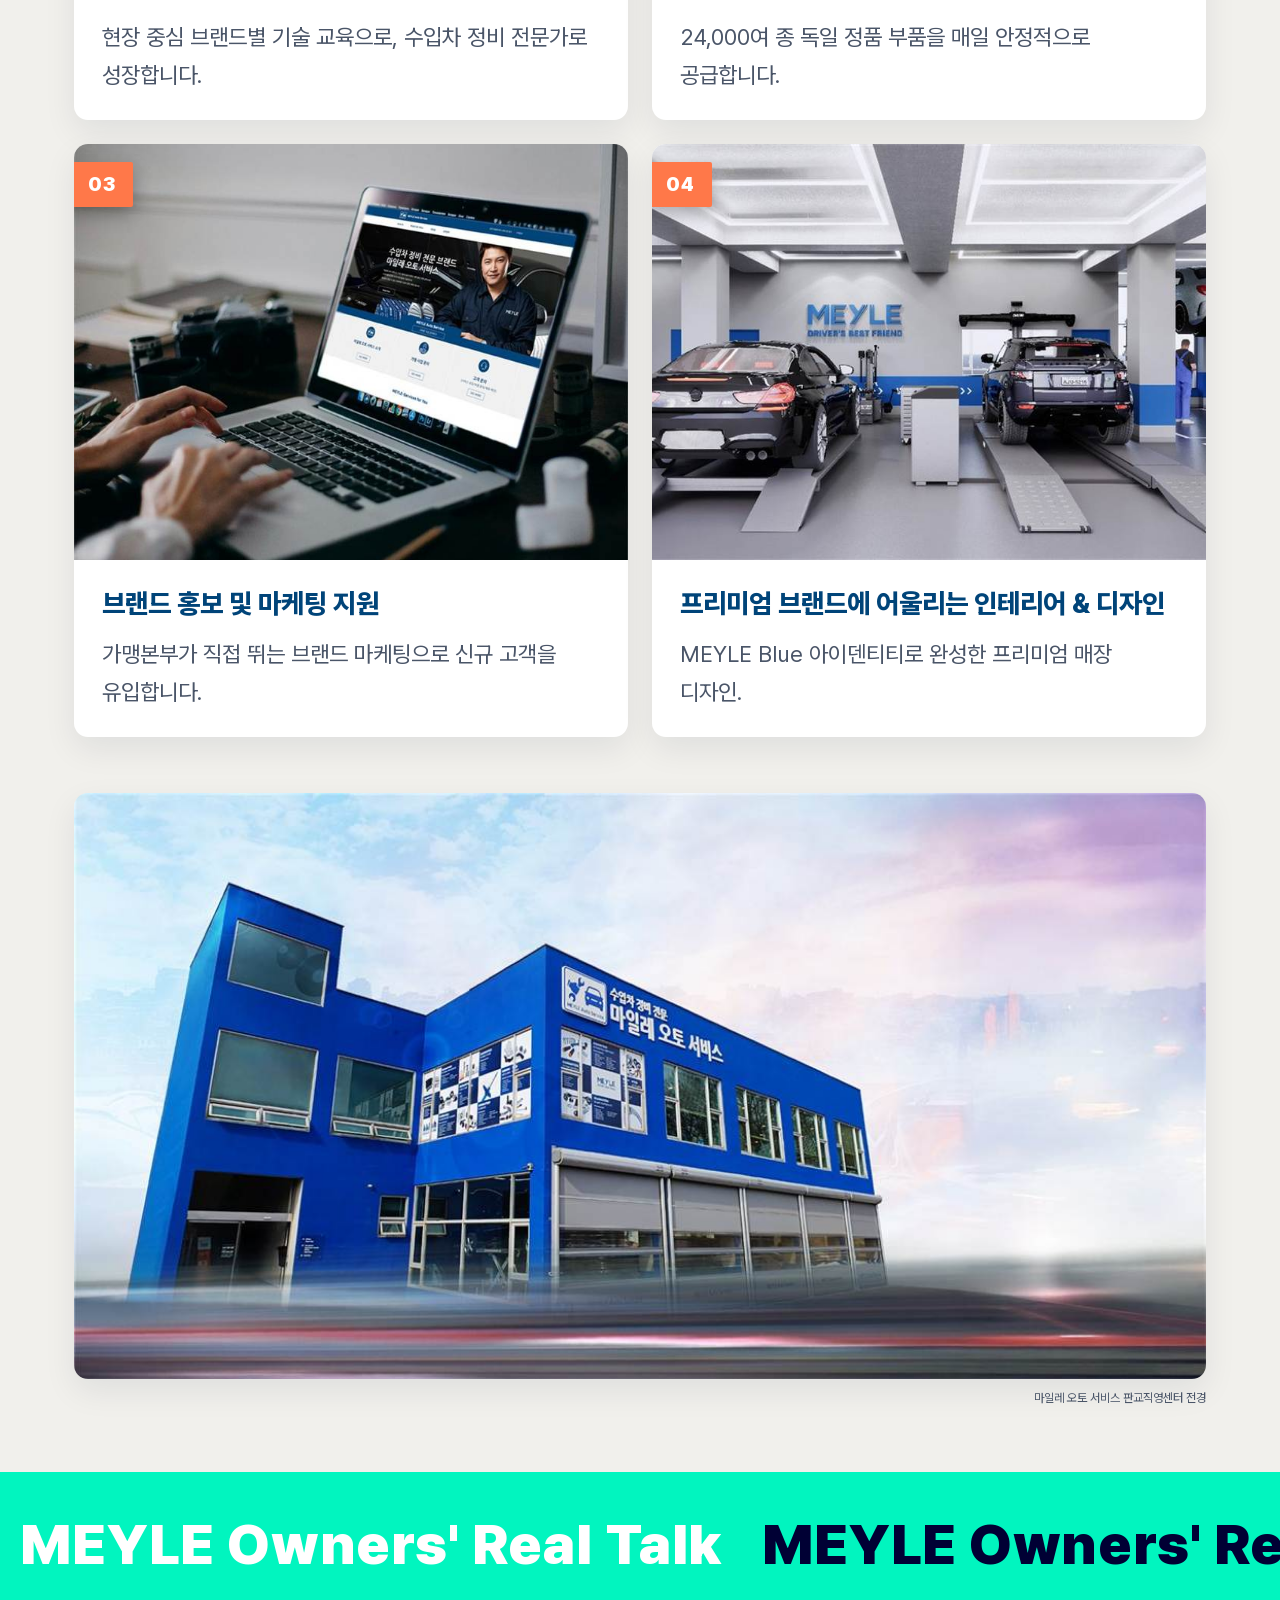
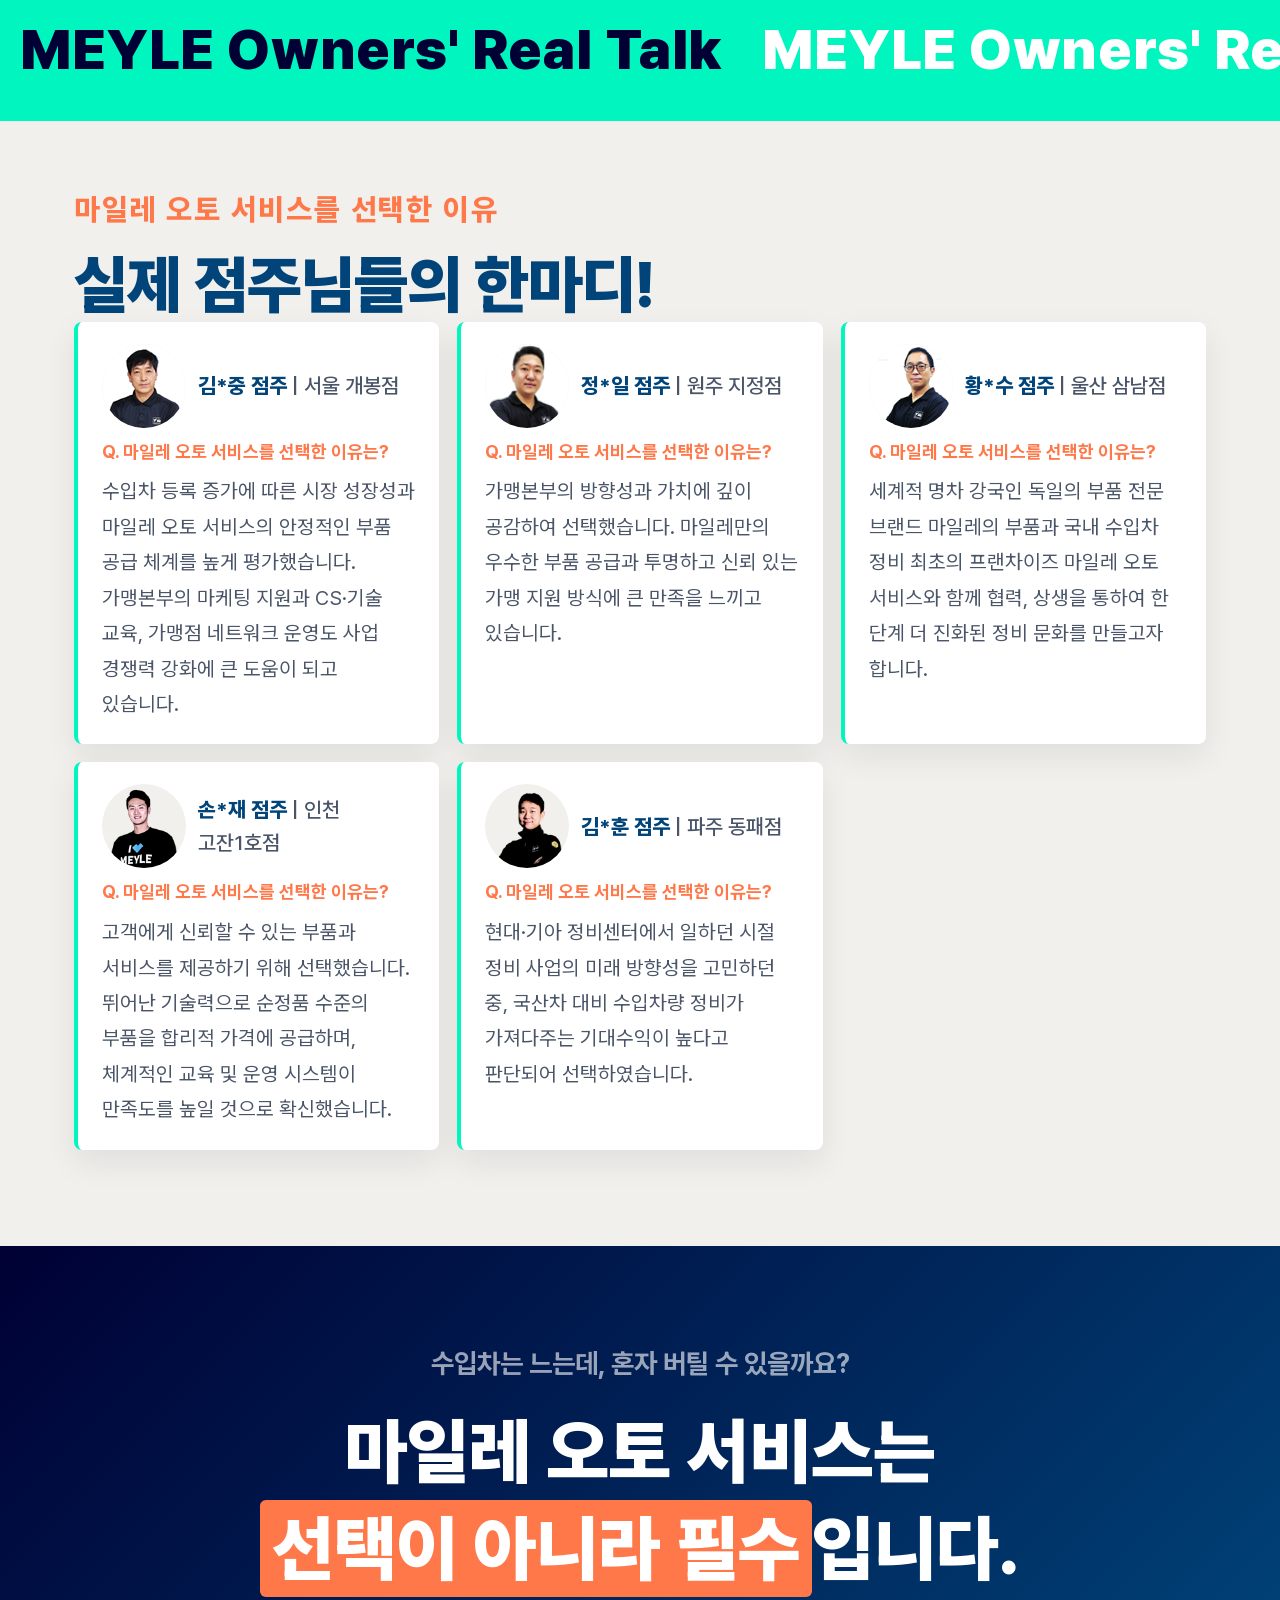
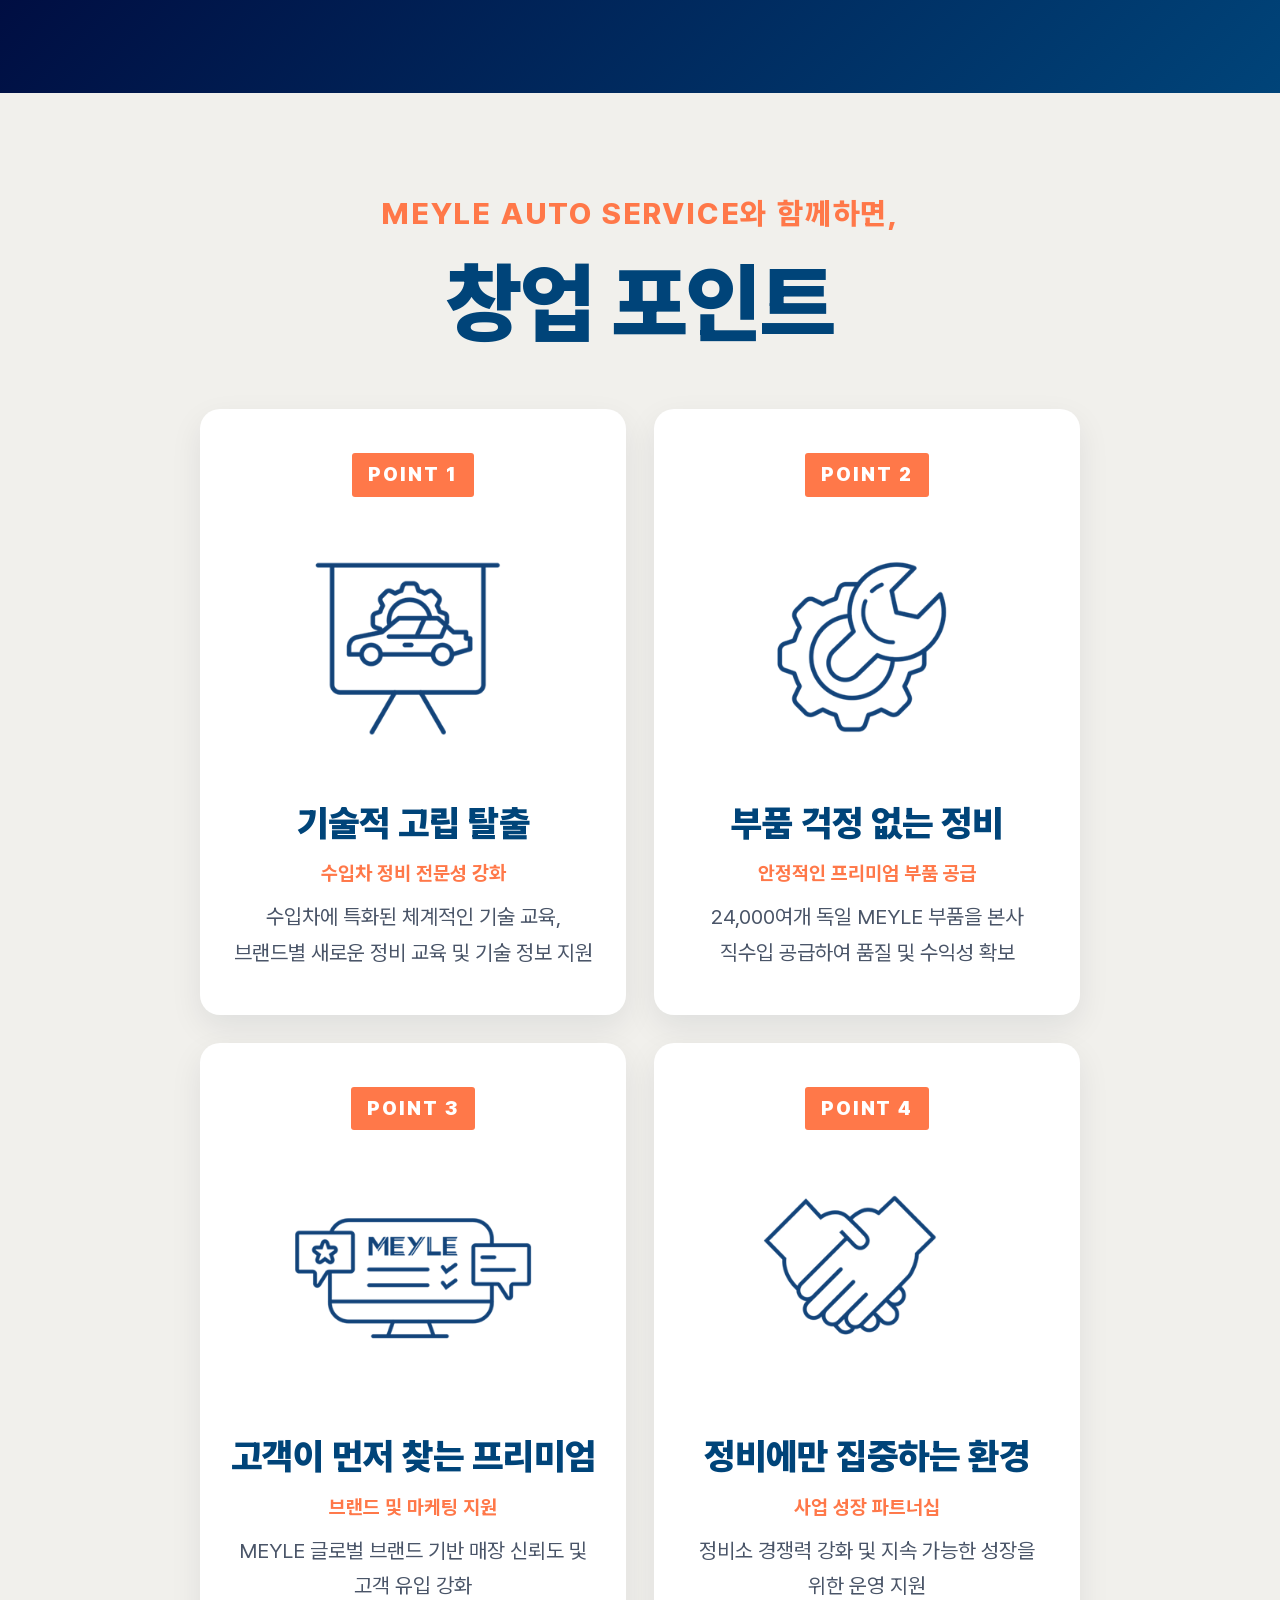
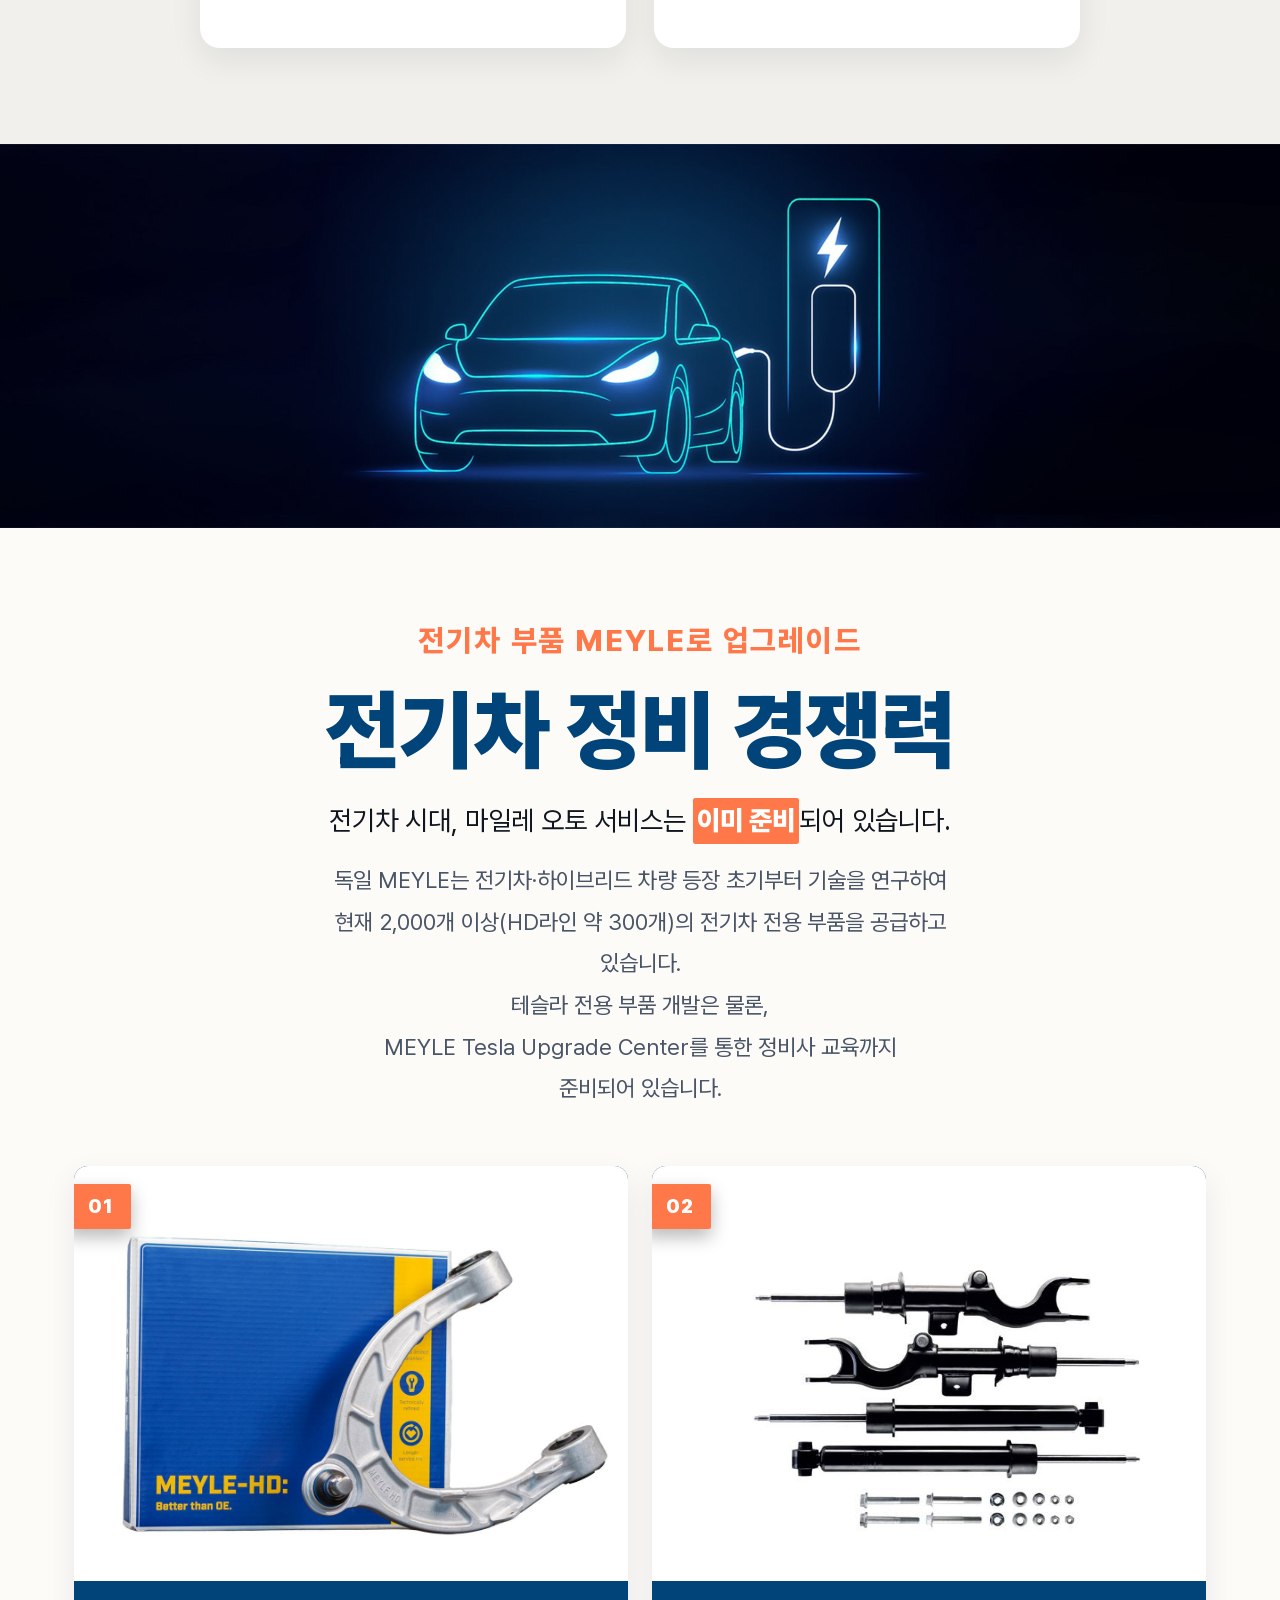
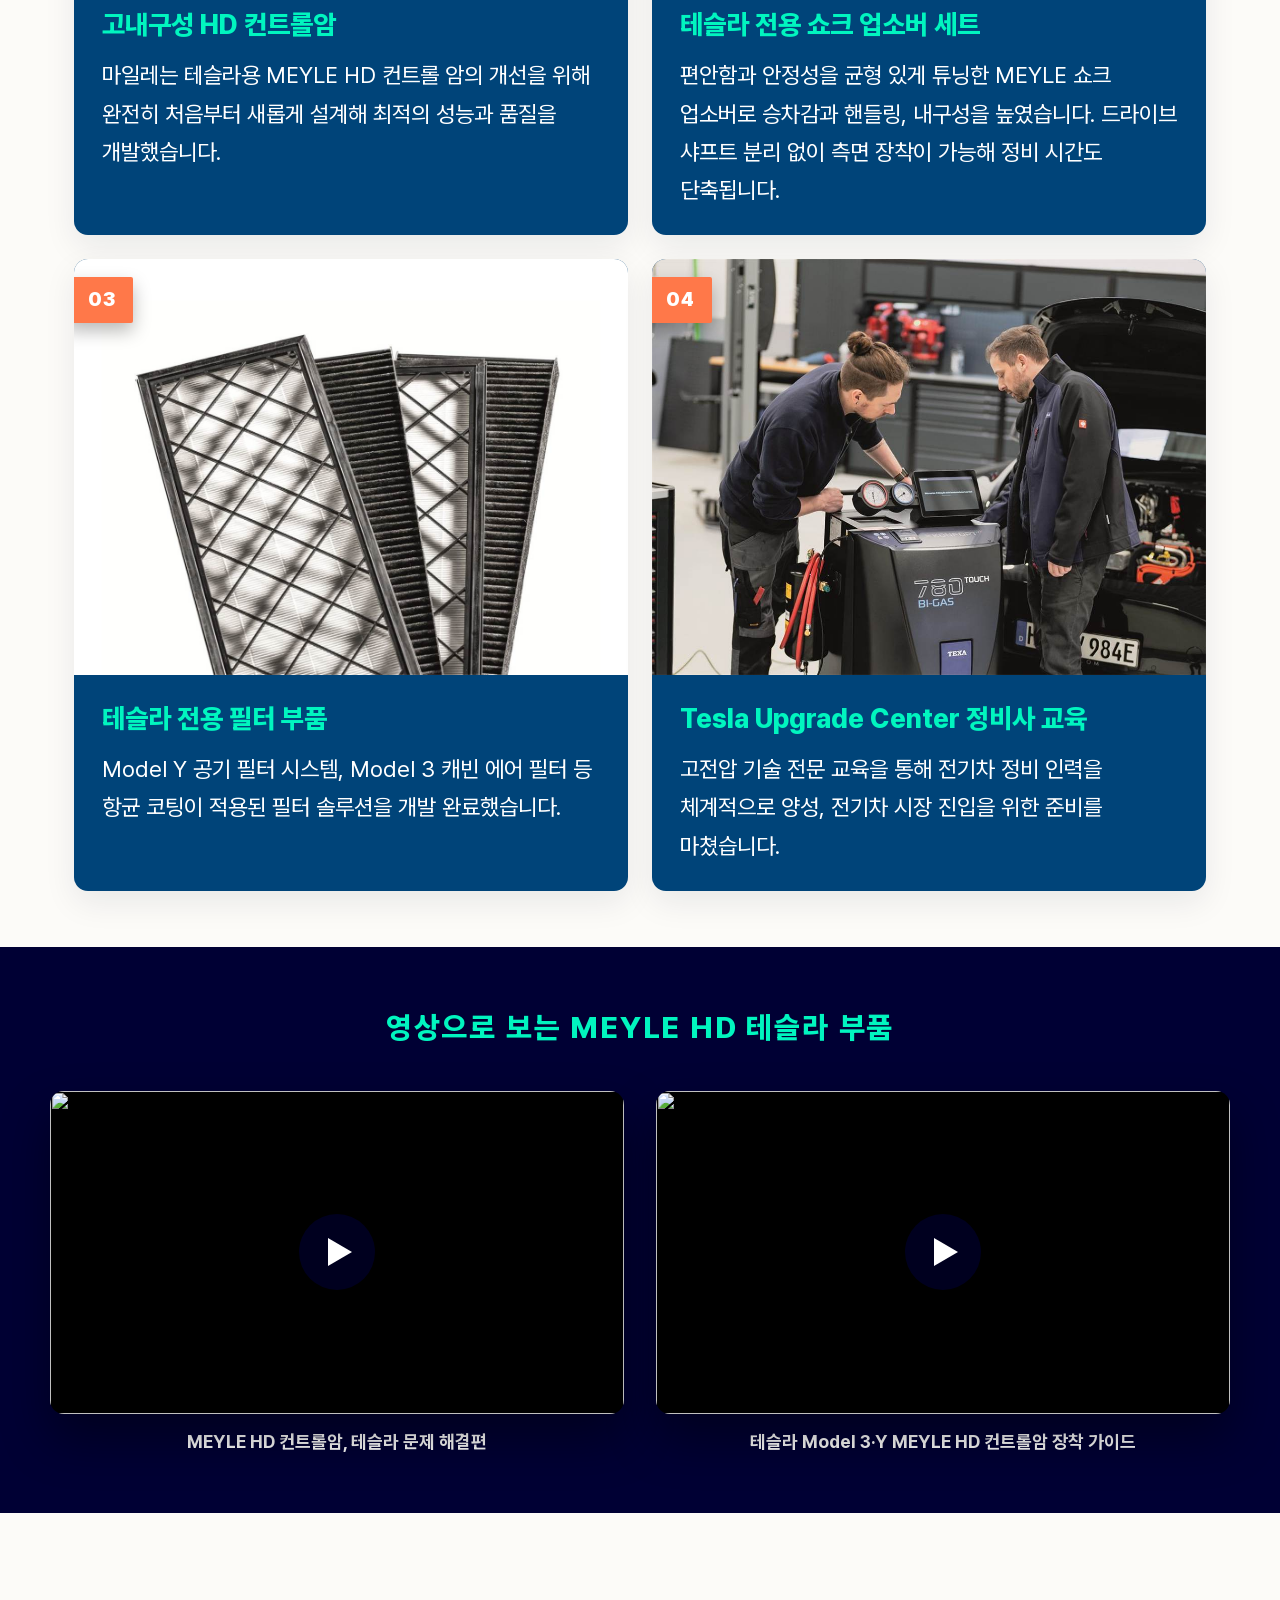
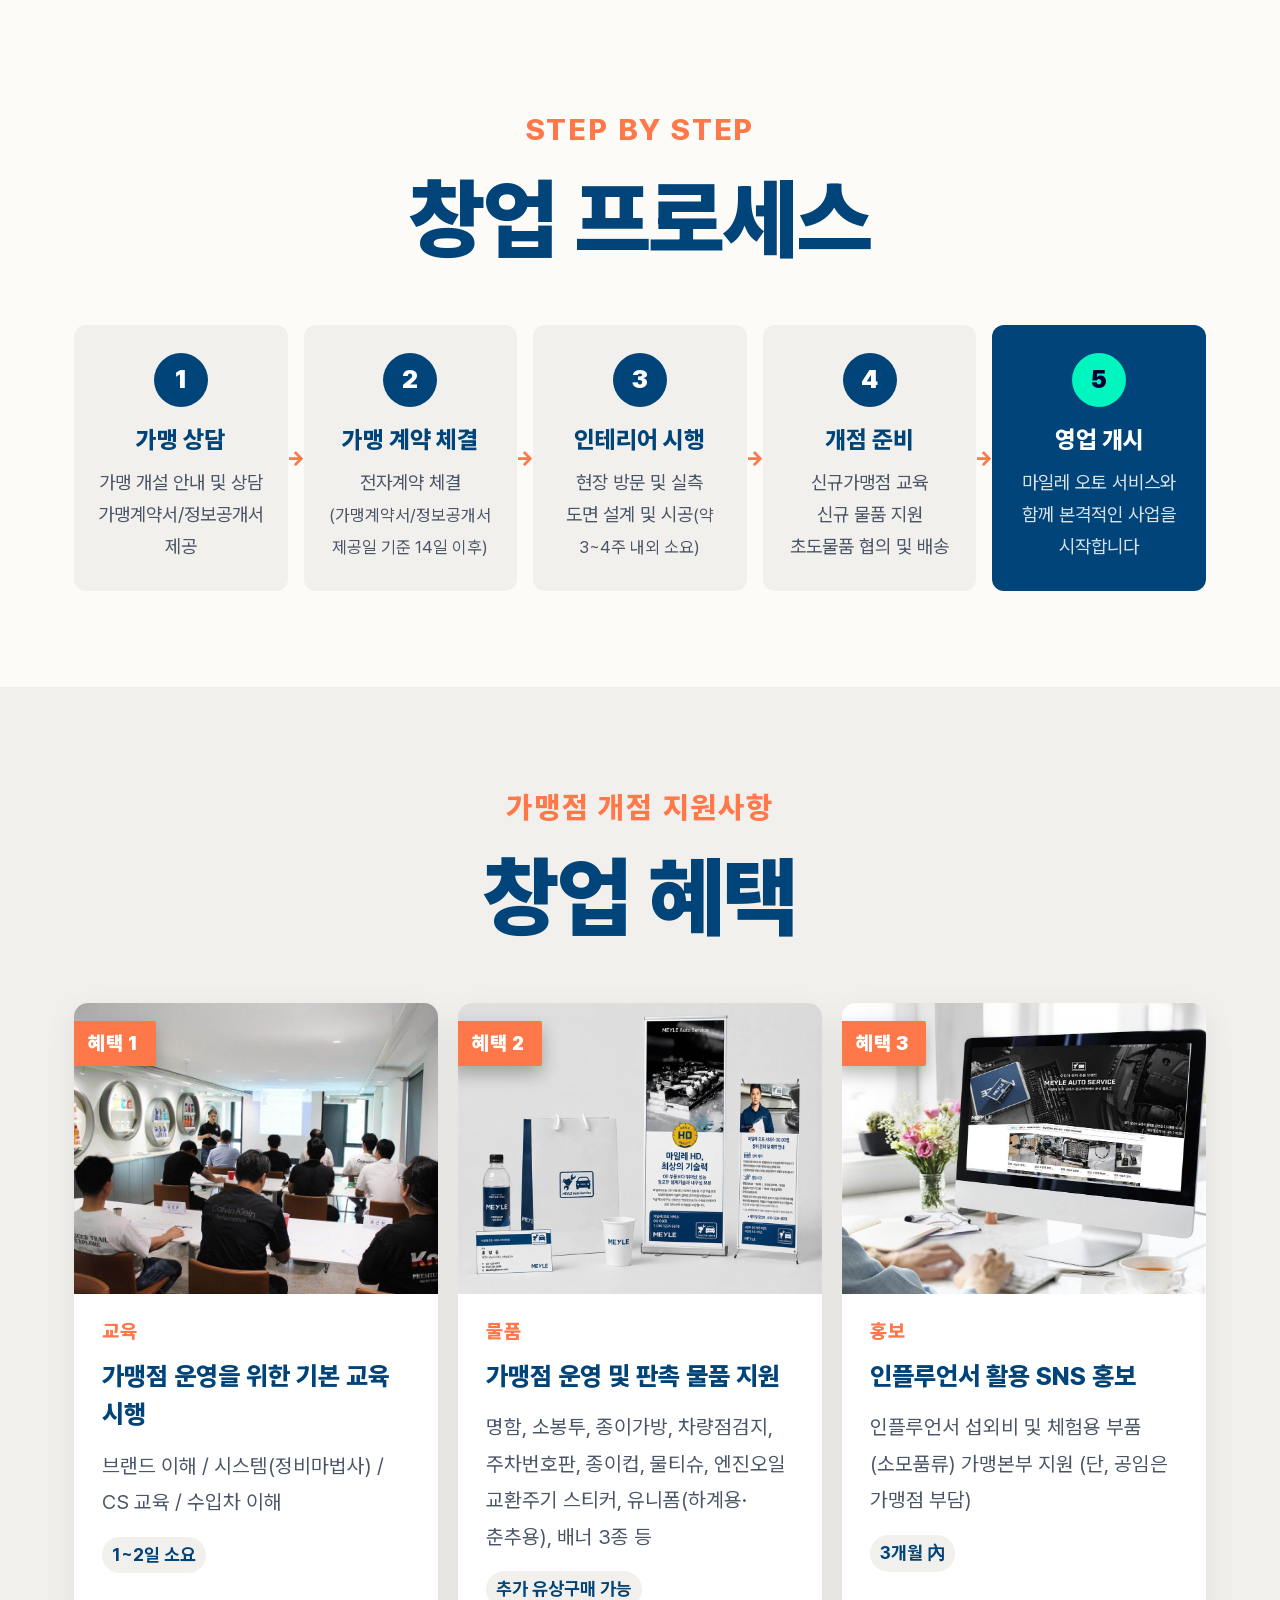
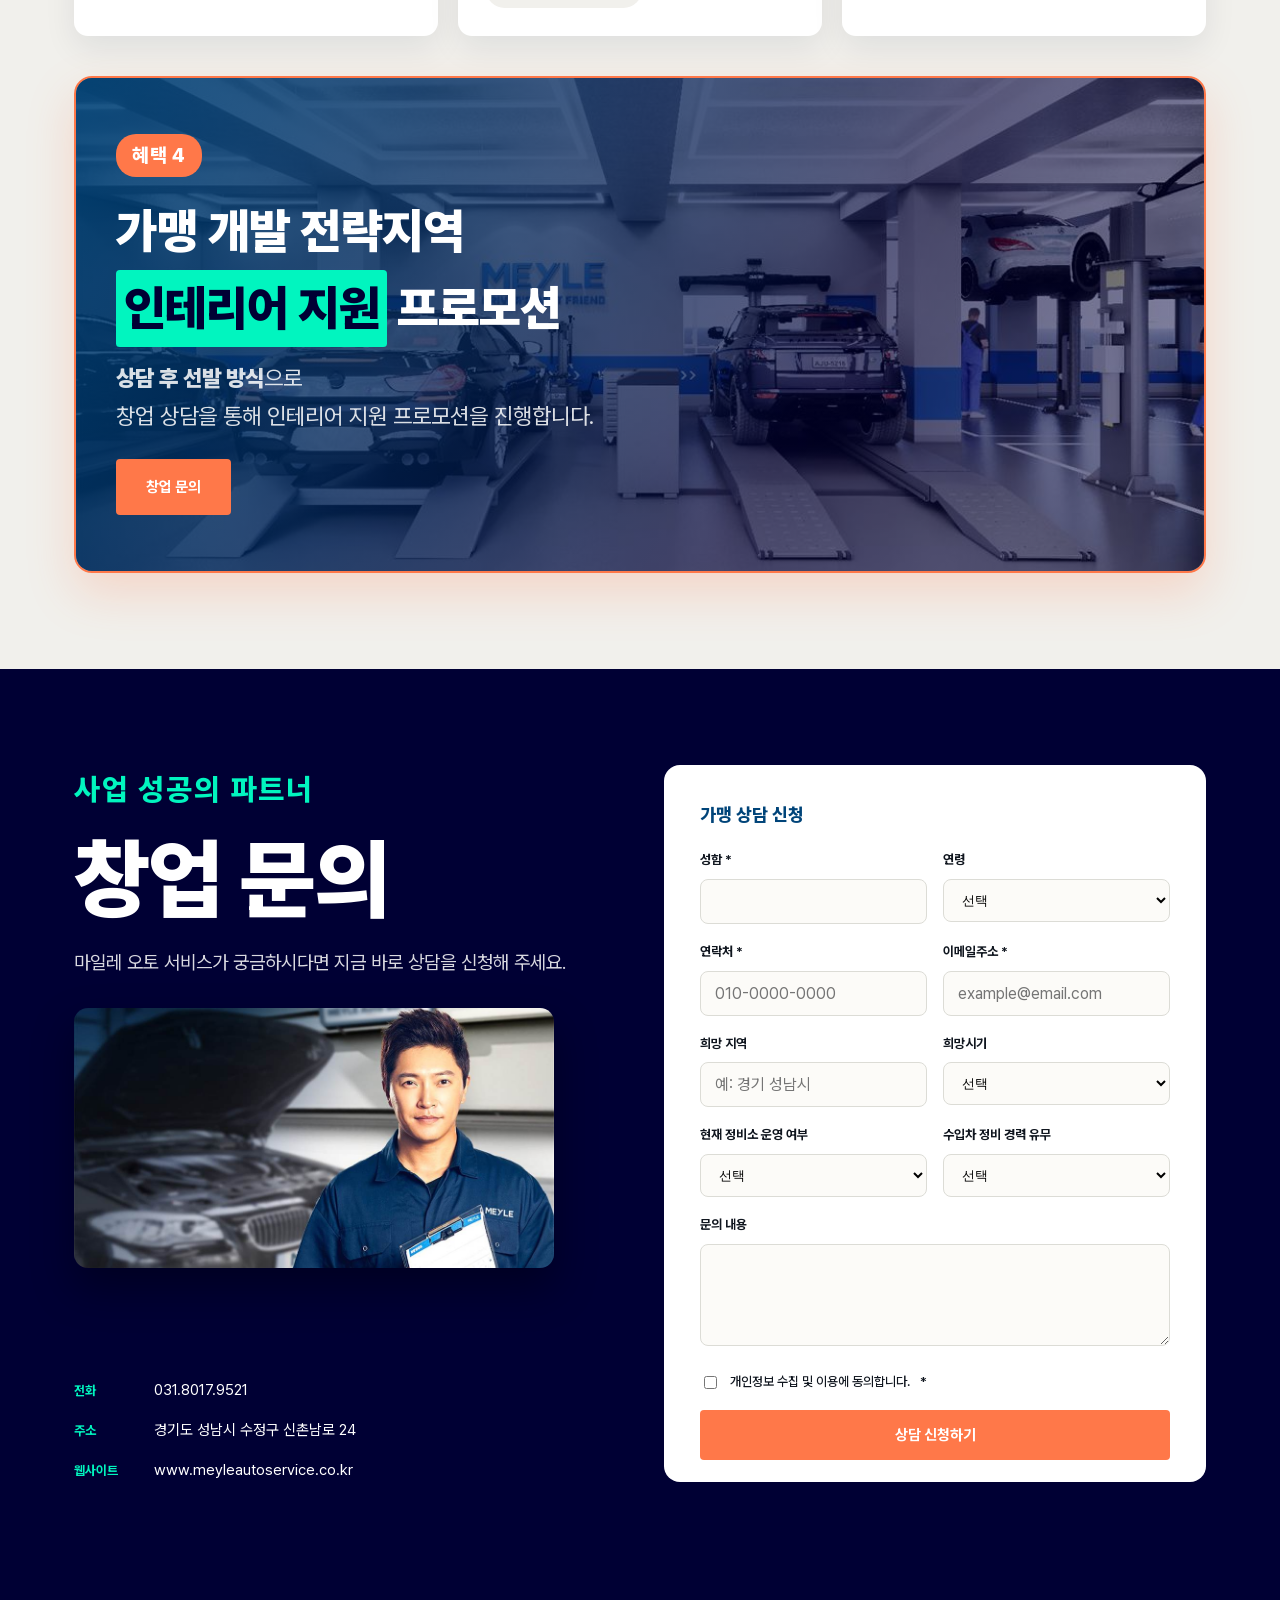
